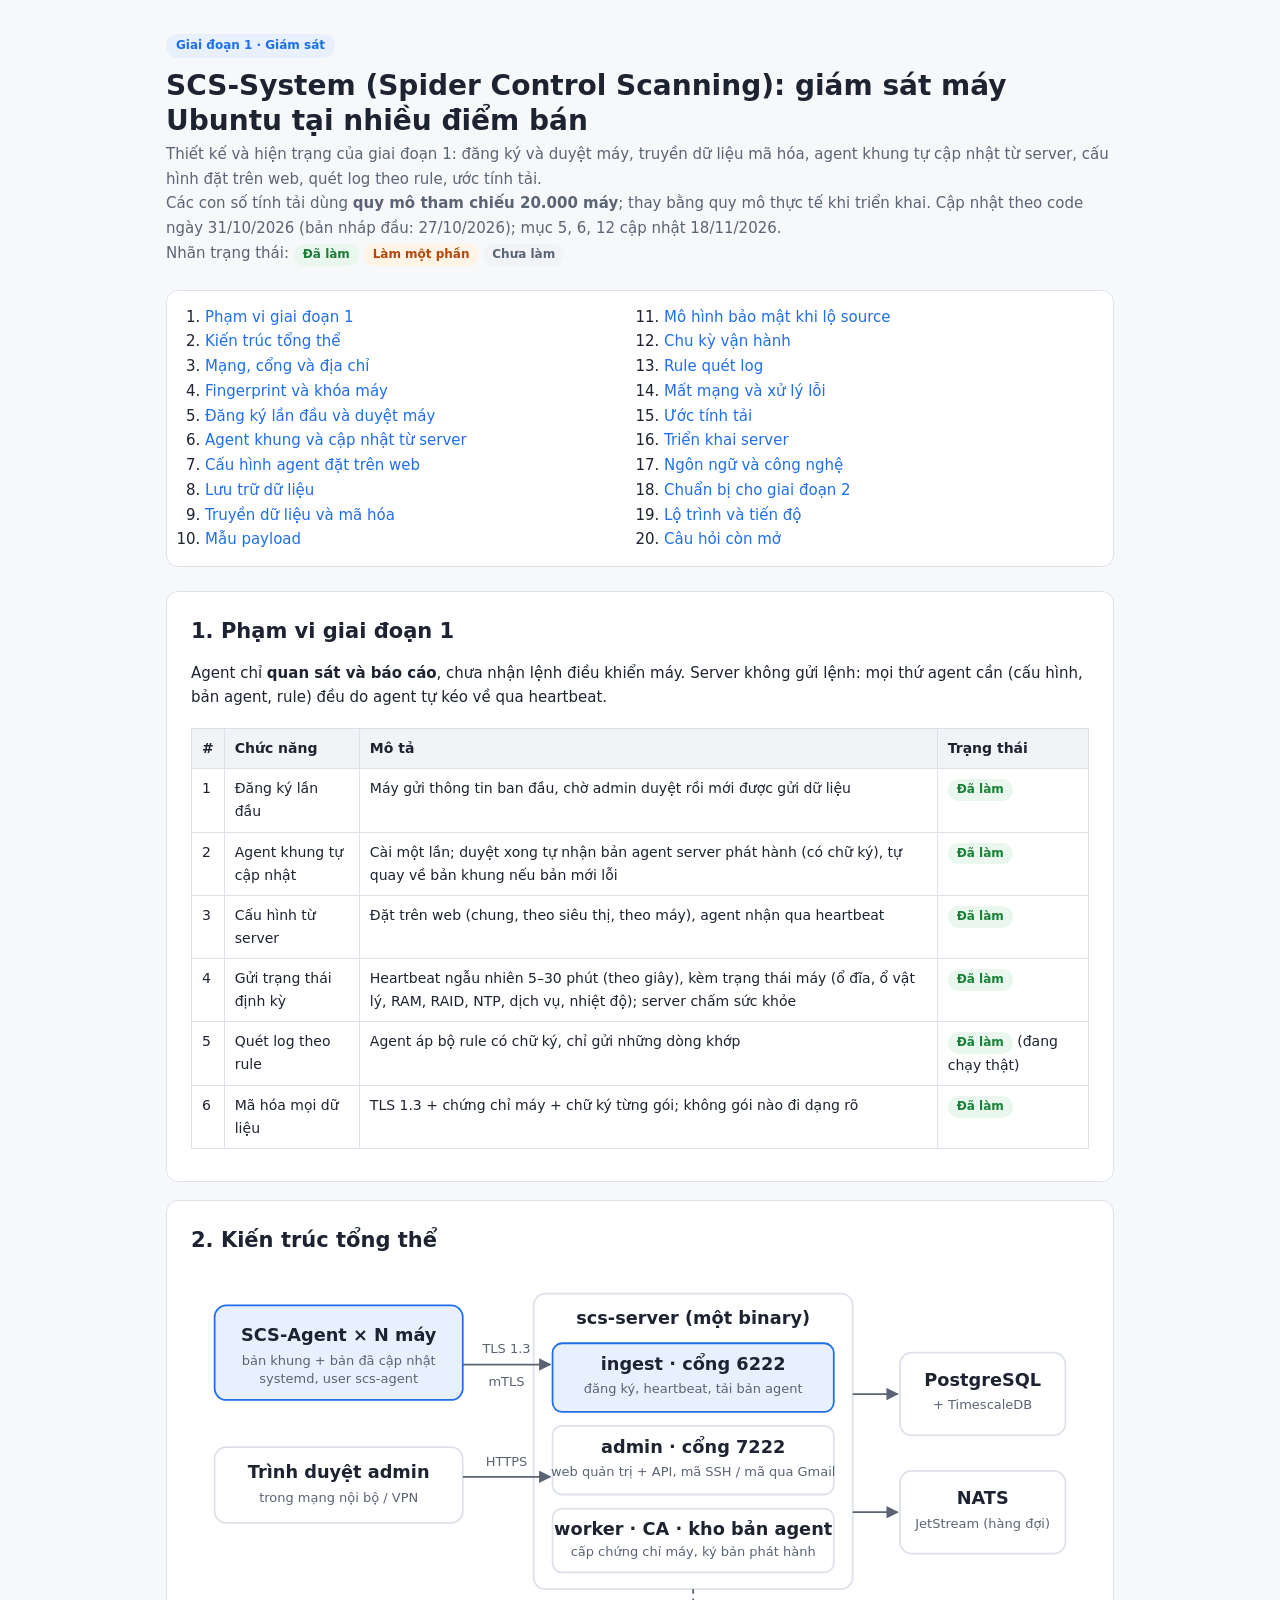
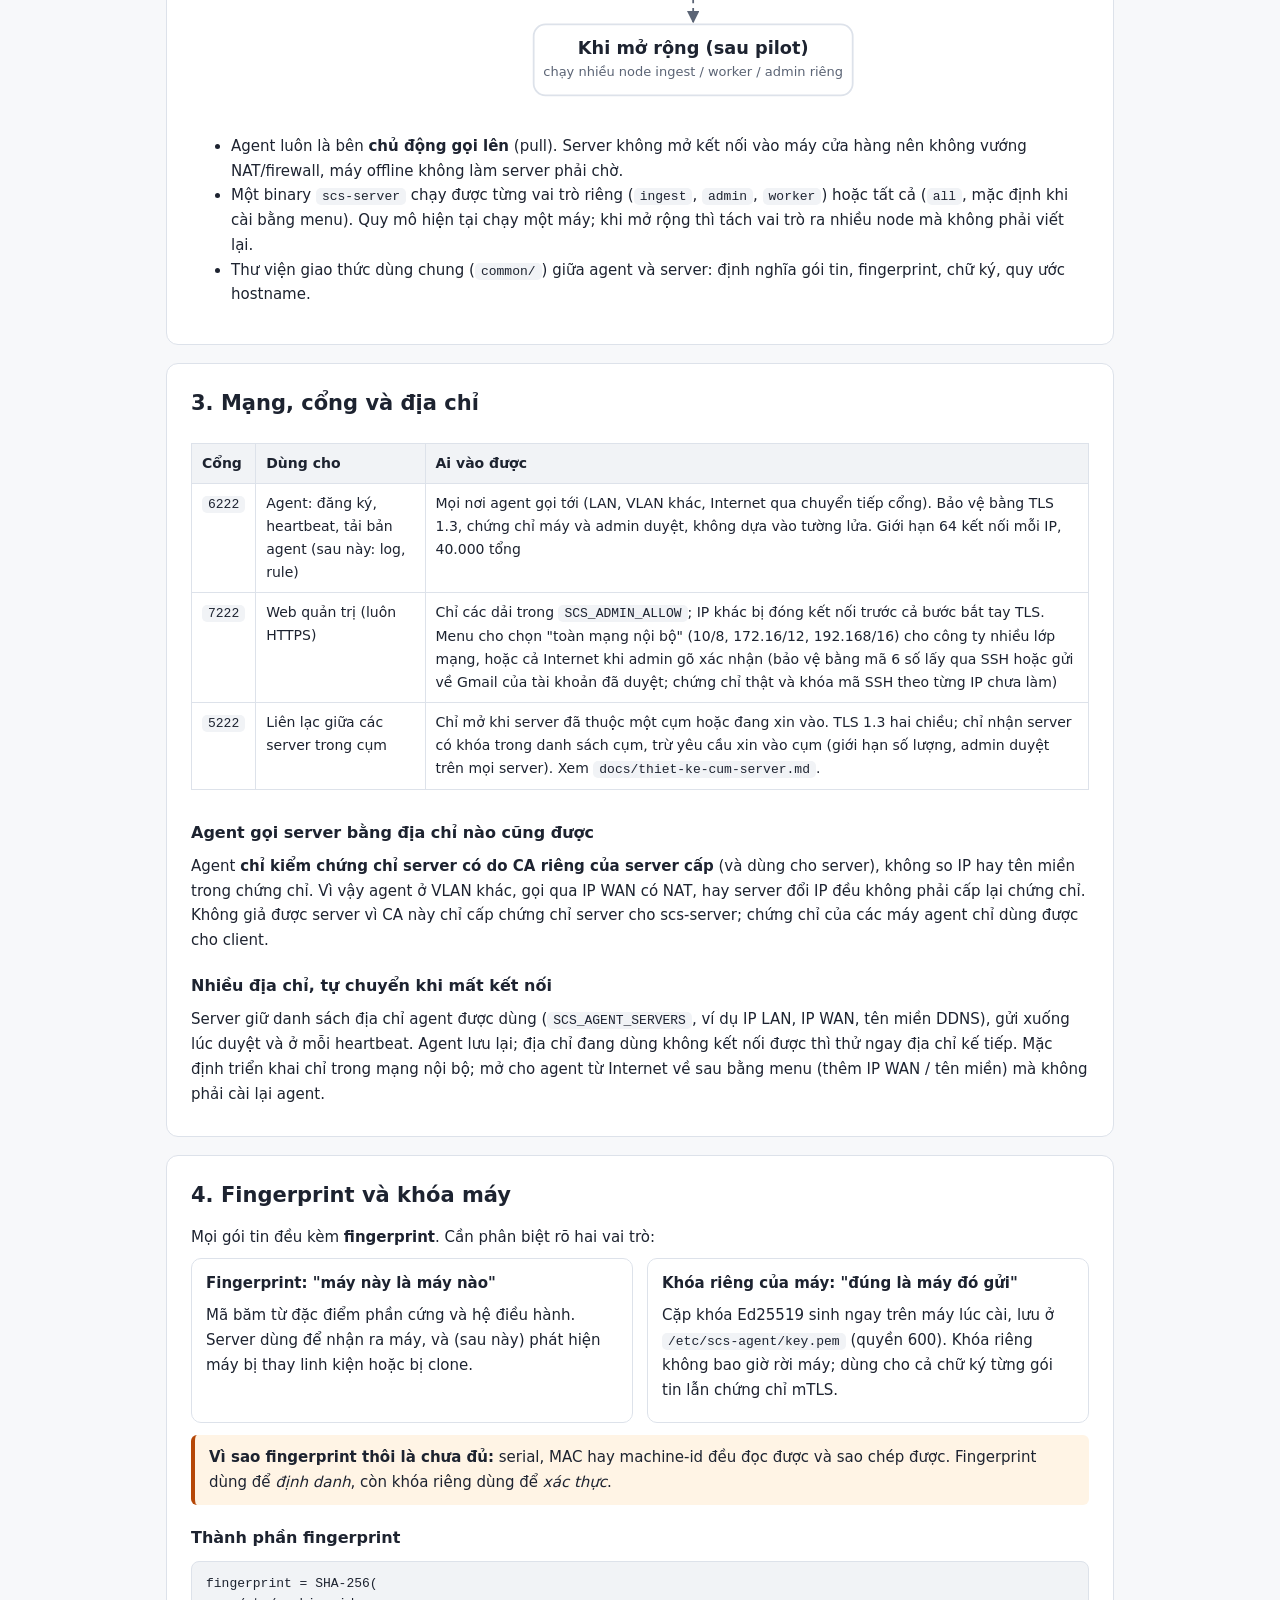
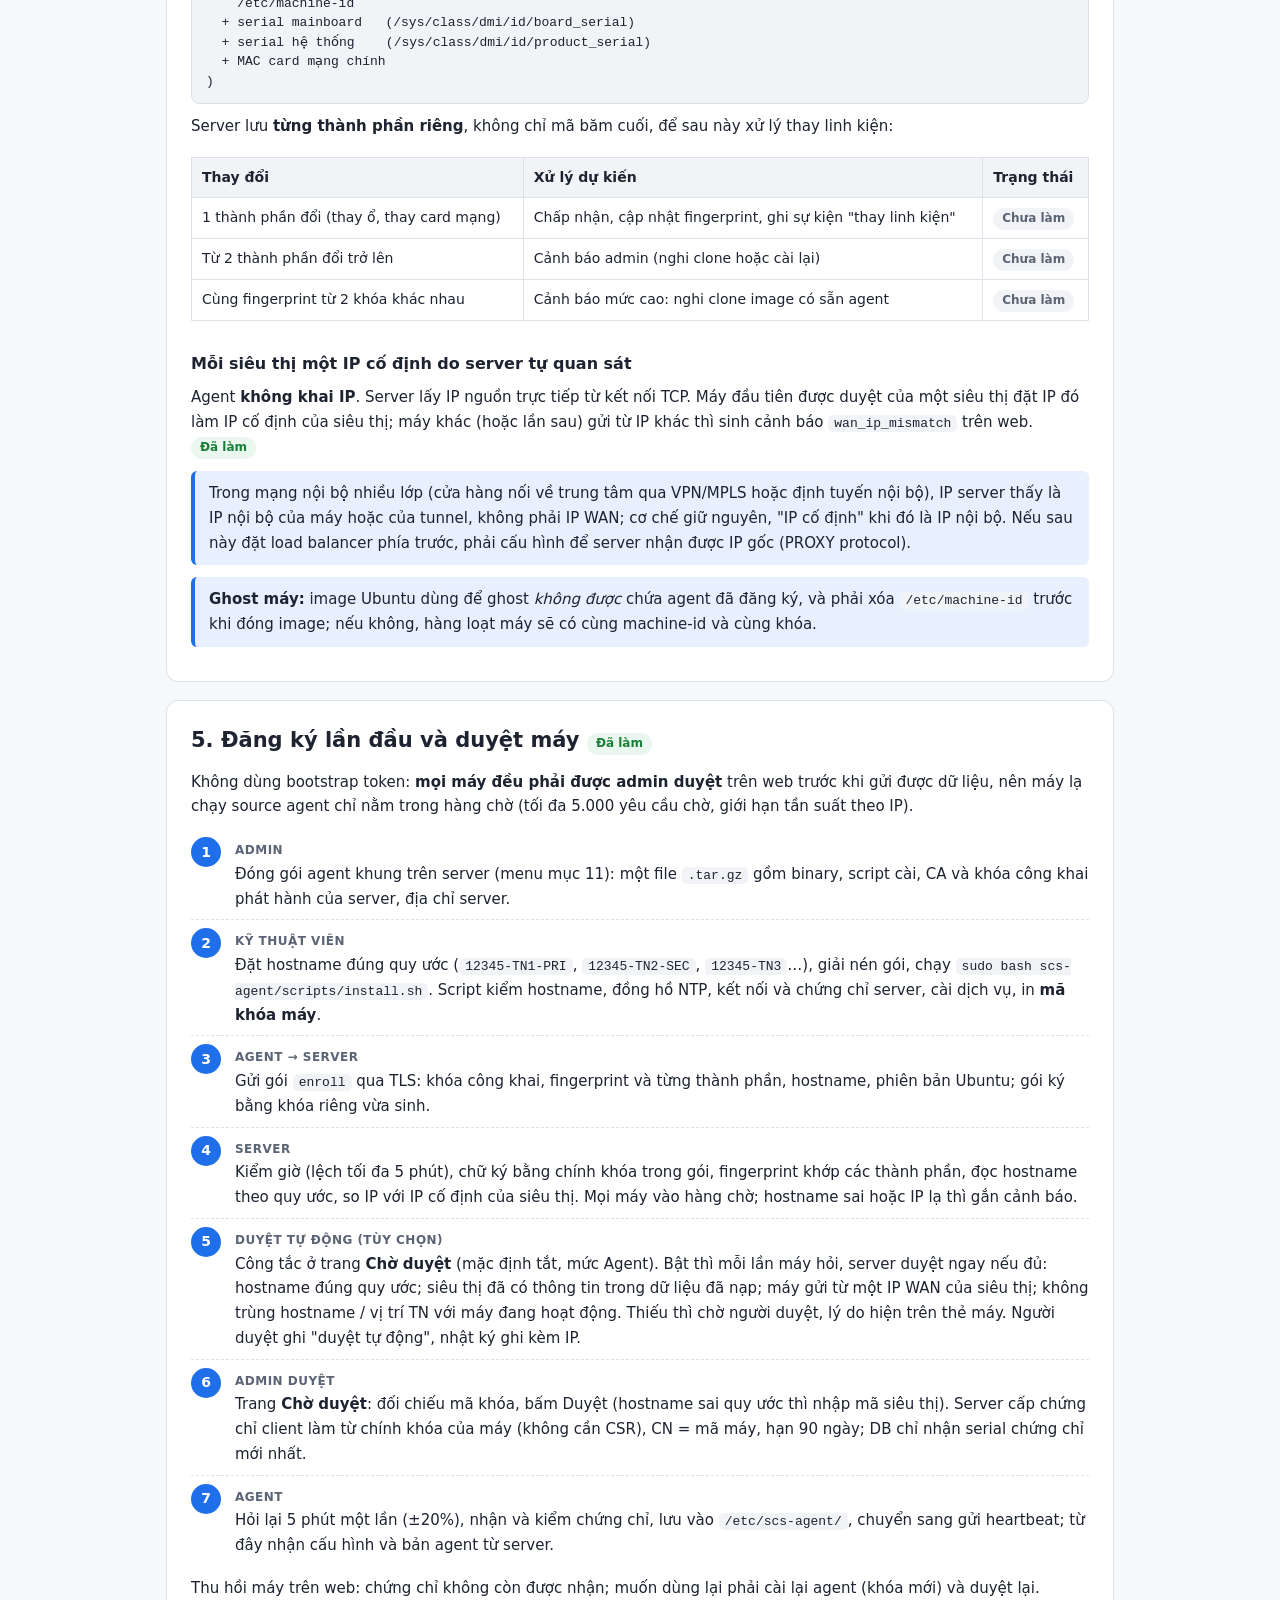
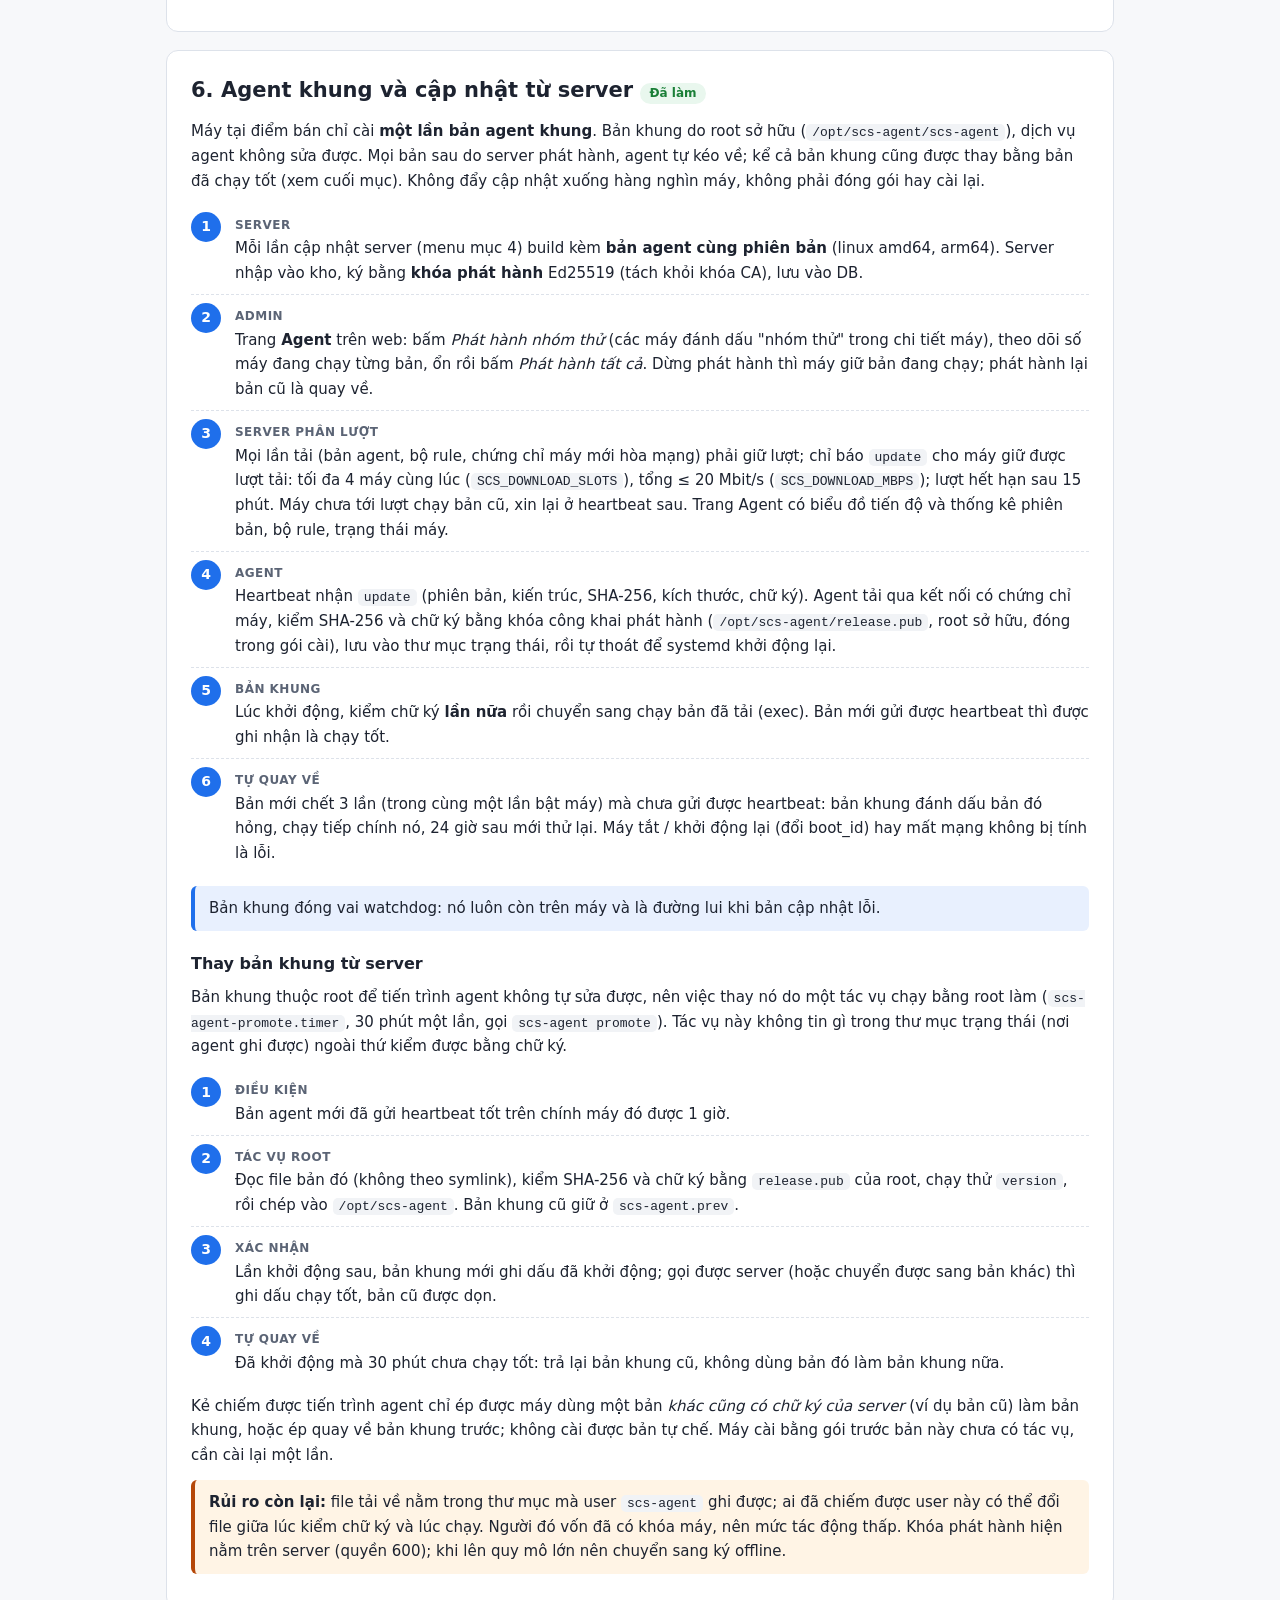
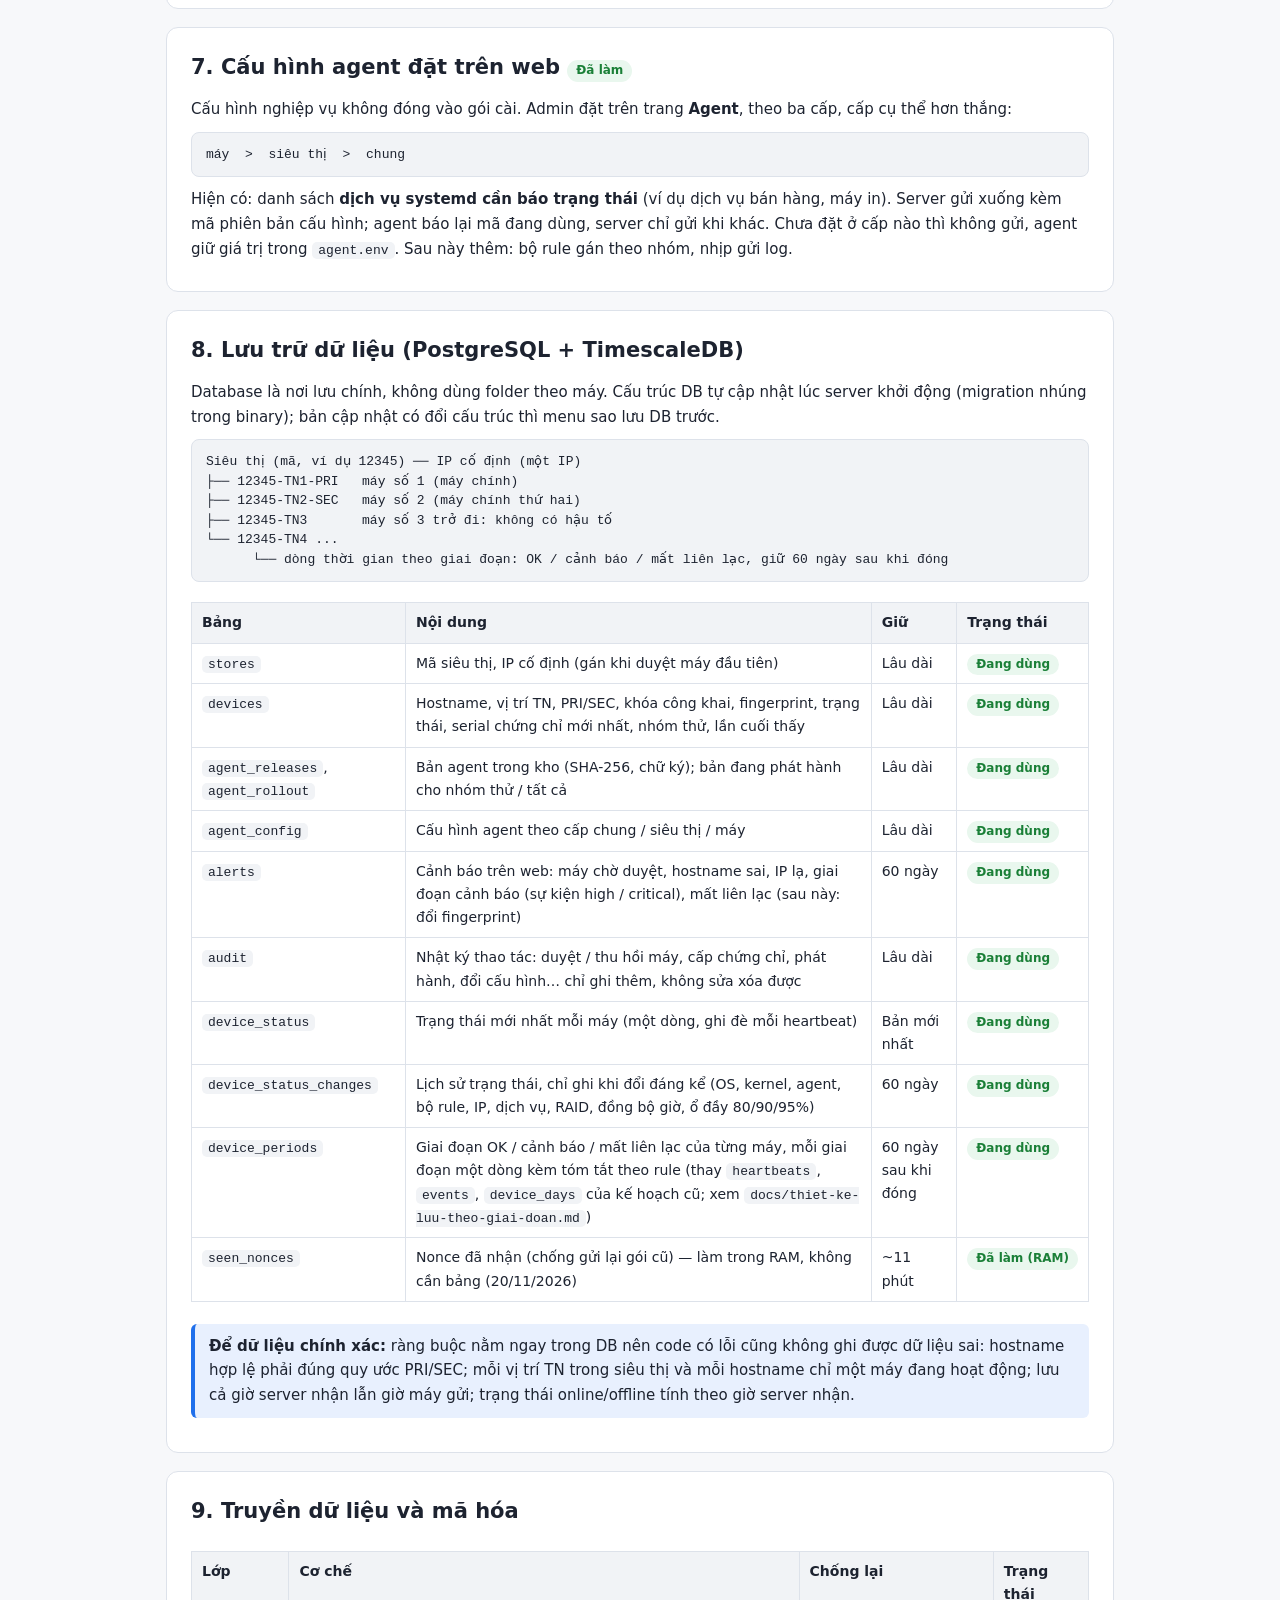
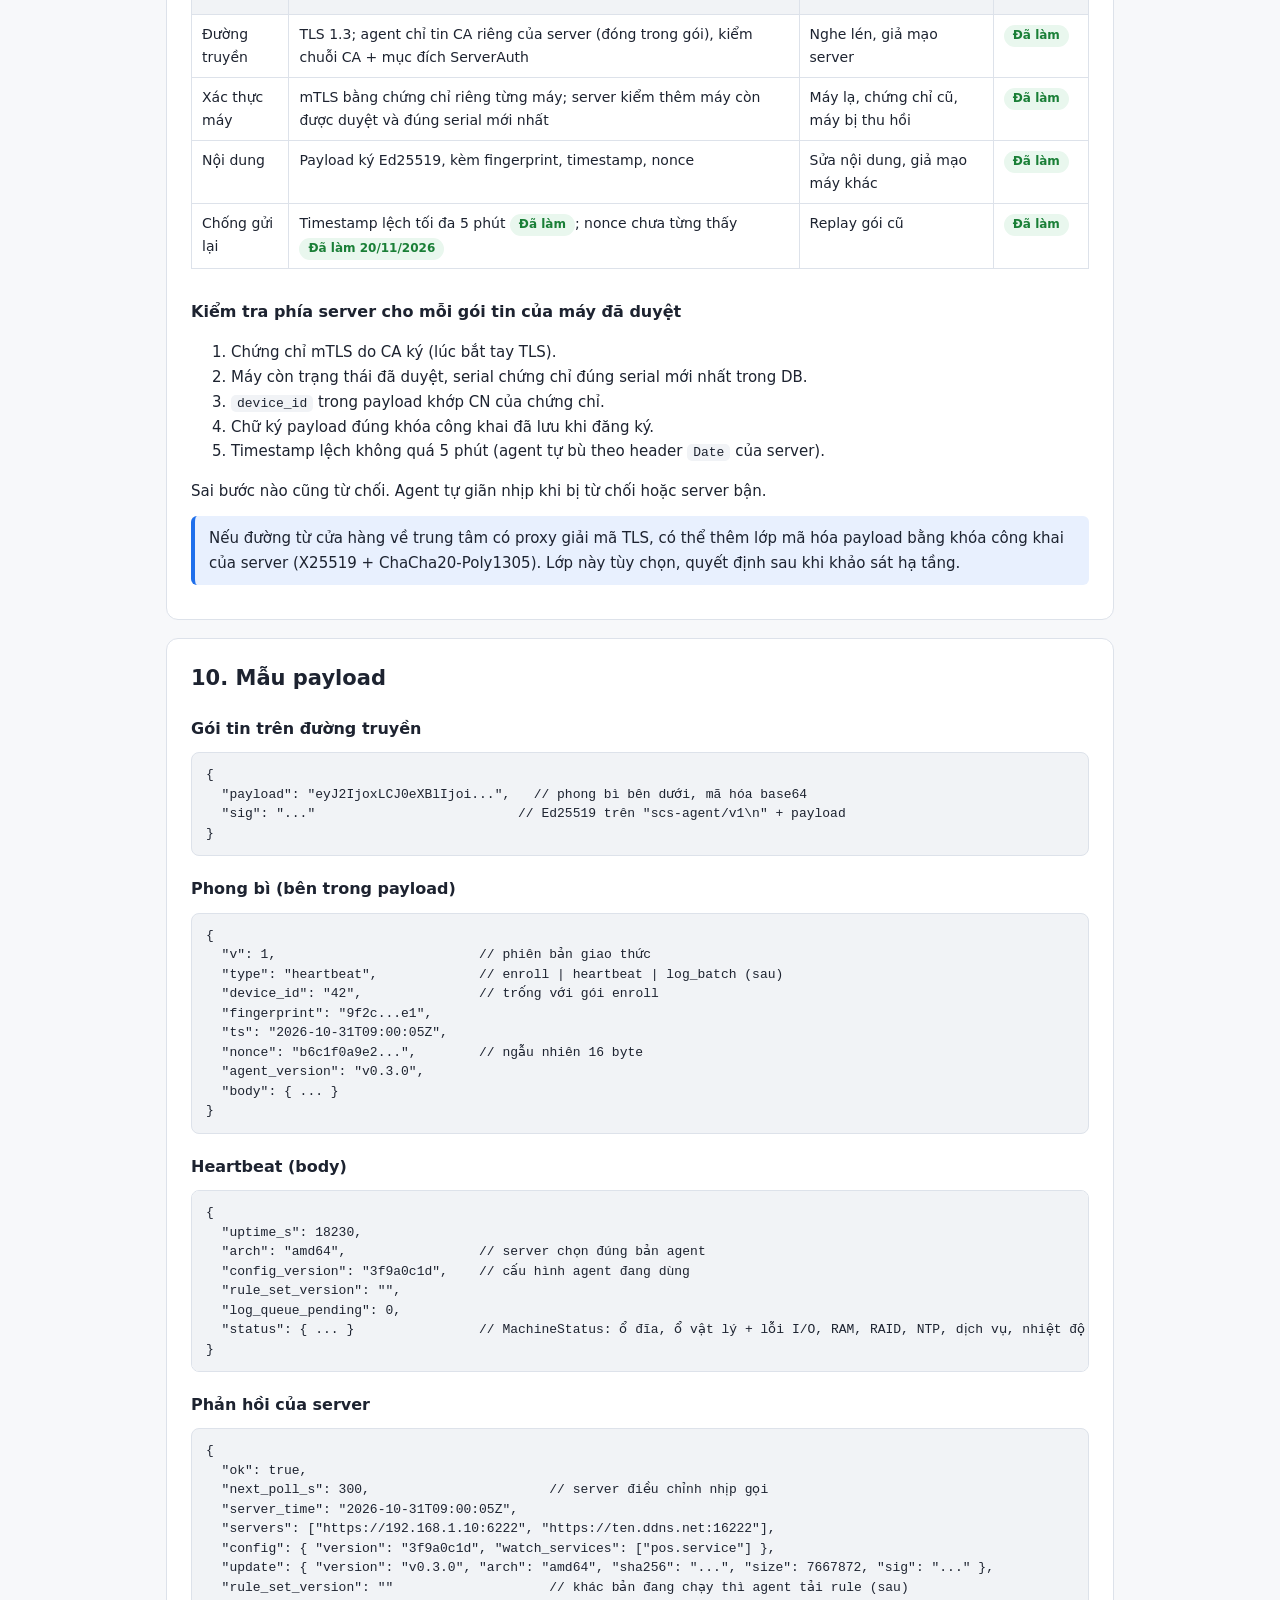
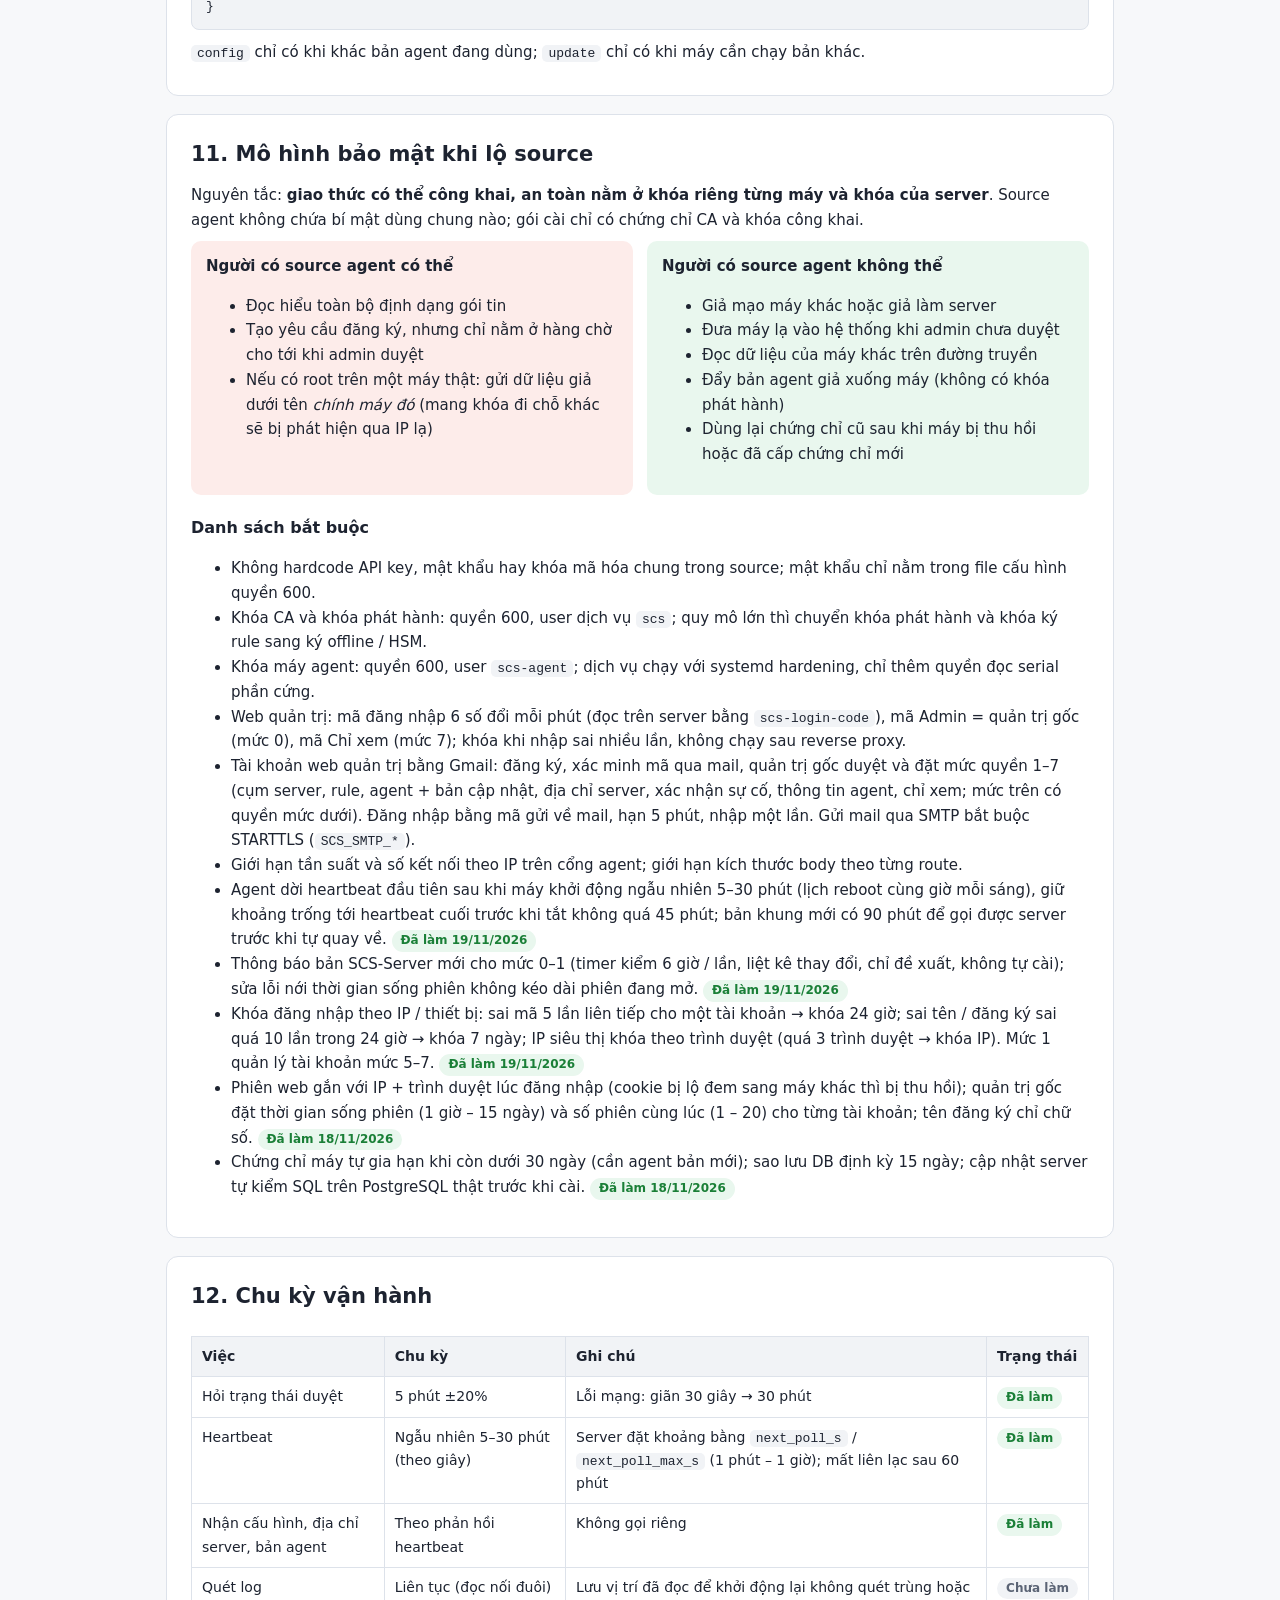
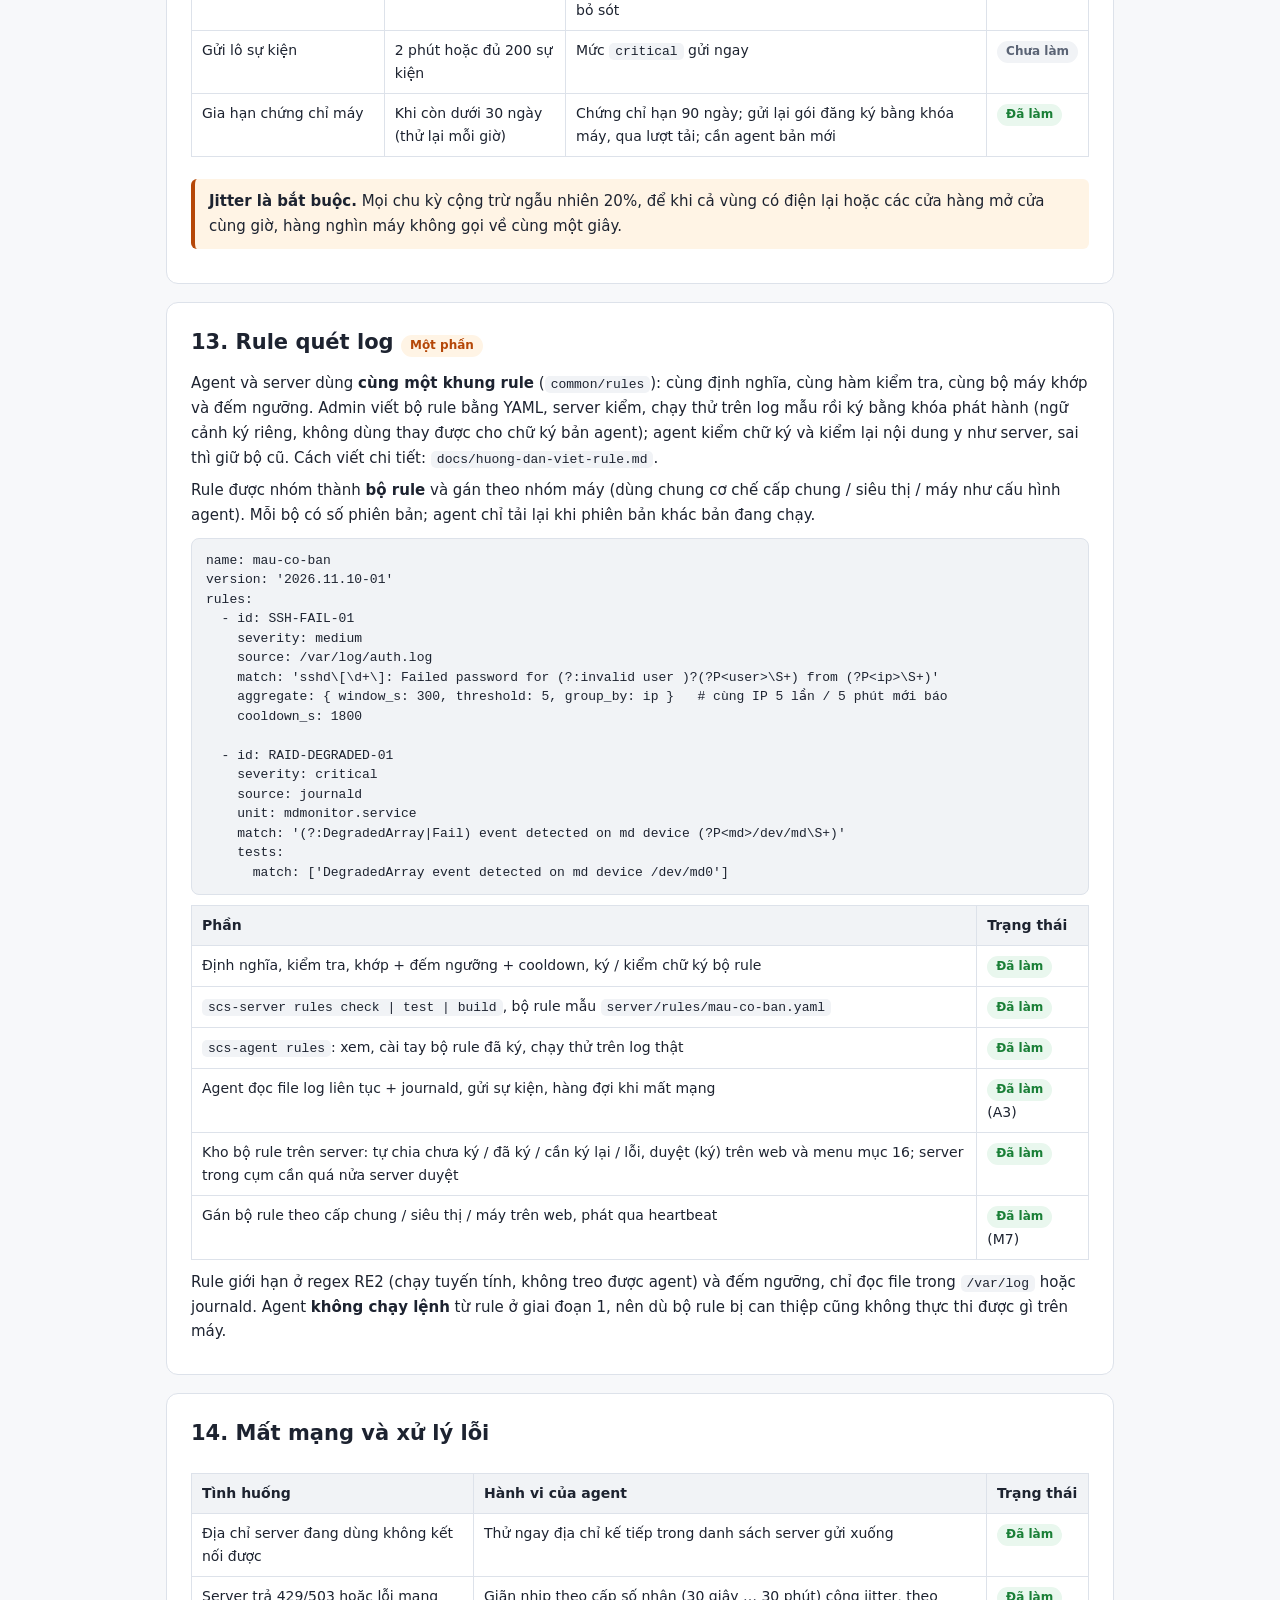
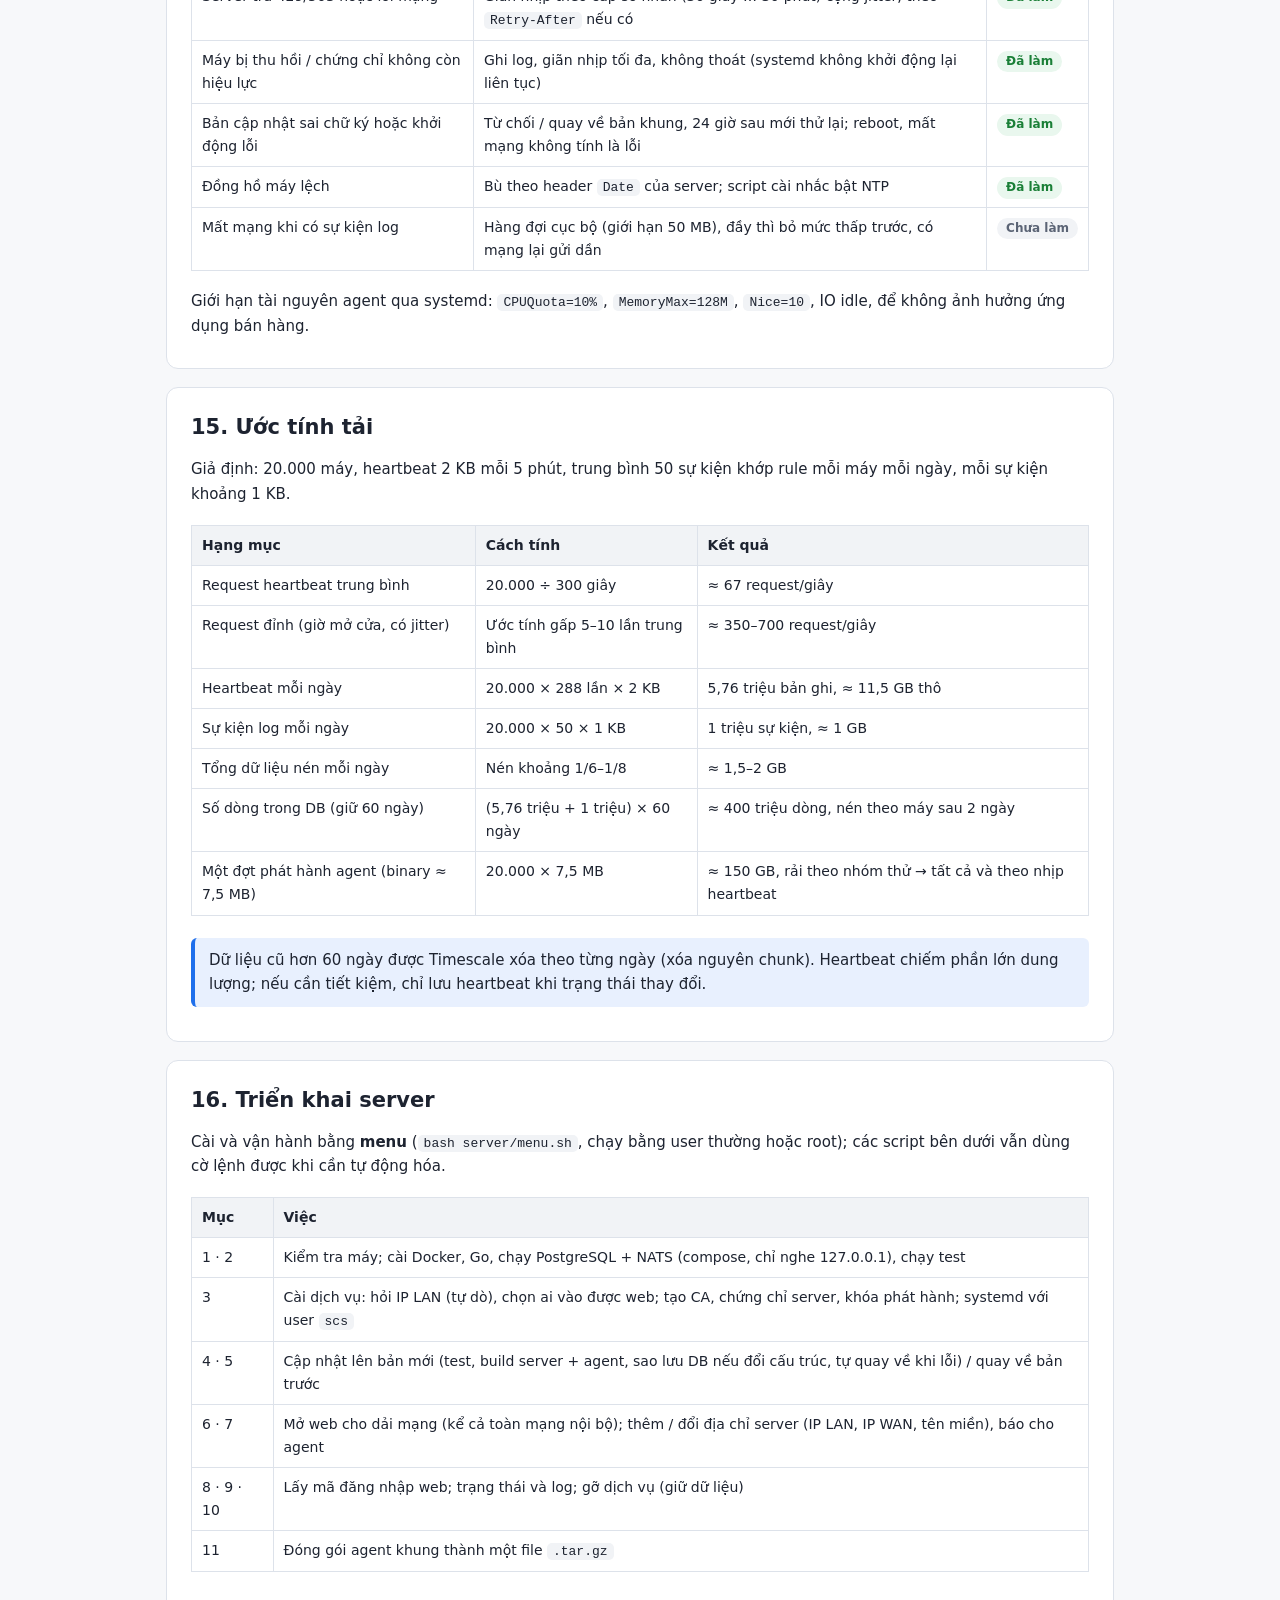
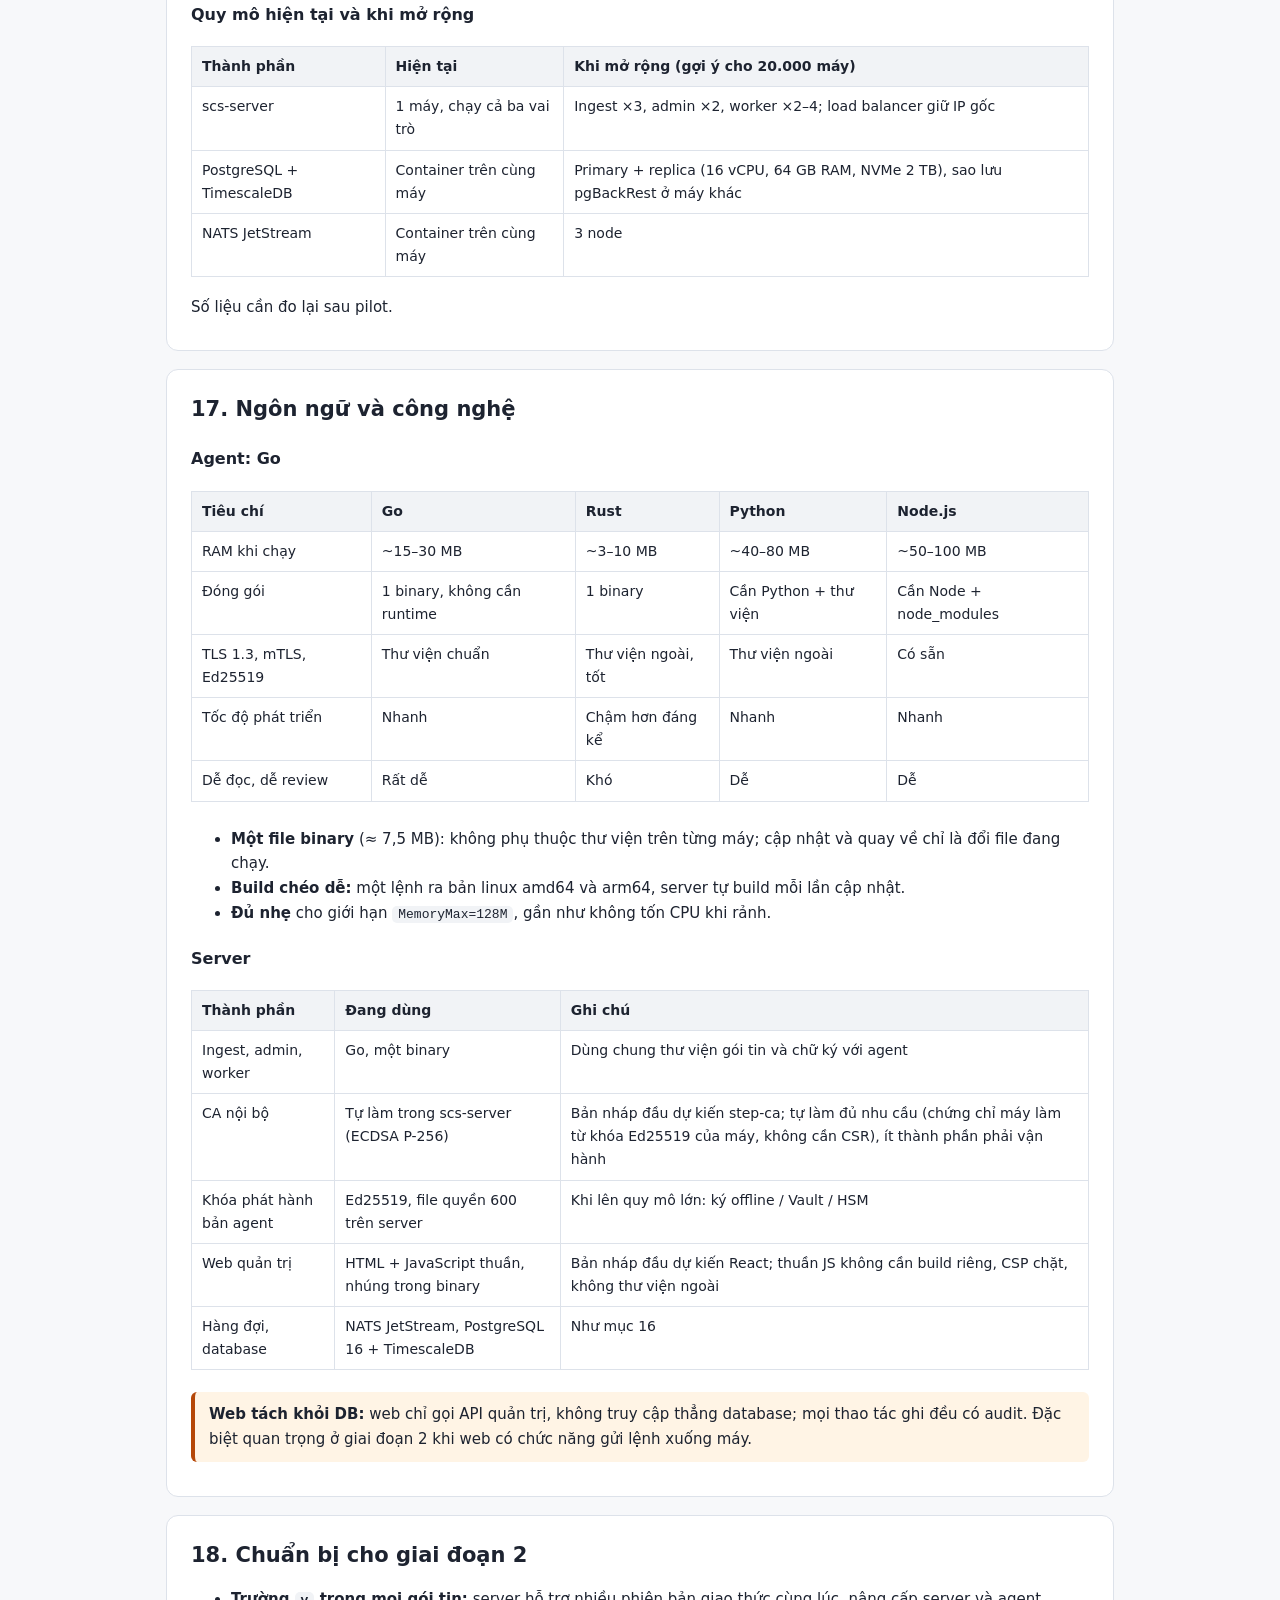
==== docs/ke-hoach-giai-doan-1.html @ 1807e673 "Bảo mật theo pentest web: chống gửi lại gói (R3), health không lộ phiên bản khi chưa đăng nhập, chặn" ====
<!doctype html>
<html lang="vi">
<head>
<meta charset="utf-8">
<meta name="viewport" content="width=device-width, initial-scale=1">
<title>SCS-System · Thiết kế giai đoạn 1</title>
<style>
:root{
  --bg:#f7f8fa; --panel:#ffffff; --text:#1d2330; --muted:#5b6475; --line:#dde2ea;
  --accent:#1f6feb; --accent-soft:#e8f0fe; --warn:#b54708; --warn-soft:#fff4e5;
  --ok:#1a7f37; --ok-soft:#e9f7ee; --bad:#b42318; --bad-soft:#fdecea; --code:#f1f3f6;
}
@media (prefers-color-scheme: dark){
  :root:not([data-theme="light"]){
    --bg:#0f1218; --panel:#171b23; --text:#e6e9ef; --muted:#9aa3b2; --line:#2a303c;
    --accent:#5b9dff; --accent-soft:#1a2740; --warn:#f0a35e; --warn-soft:#2e2216;
    --ok:#56d17a; --ok-soft:#14261a; --bad:#ff7b72; --bad-soft:#2d1615; --code:#1e232d;
  }
}
:root[data-theme="dark"]{
  --bg:#0f1218; --panel:#171b23; --text:#e6e9ef; --muted:#9aa3b2; --line:#2a303c;
  --accent:#5b9dff; --accent-soft:#1a2740; --warn:#f0a35e; --warn-soft:#2e2216;
  --ok:#56d17a; --ok-soft:#14261a; --bad:#ff7b72; --bad-soft:#2d1615; --code:#1e232d;
}
*{box-sizing:border-box}
body{margin:0;background:var(--bg);color:var(--text);font:15px/1.65 system-ui,-apple-system,"Segoe UI",Roboto,sans-serif}
.wrap{max-width:980px;margin:0 auto;padding:32px 16px 80px}
header h1{margin:0 0 4px;font-size:28px;line-height:1.25}
header p{margin:0;color:var(--muted)}
.badge{display:inline-block;font-size:12px;font-weight:600;padding:2px 10px;border-radius:99px;background:var(--accent-soft);color:var(--accent);margin-bottom:10px}
nav{background:var(--panel);border:1px solid var(--line);border-radius:12px;padding:14px 18px;margin:24px 0}
nav ol{margin:0;padding-left:20px;columns:2;column-gap:28px}
nav a{color:var(--accent);text-decoration:none}
nav a:hover{text-decoration:underline}
section{background:var(--panel);border:1px solid var(--line);border-radius:12px;padding:22px 24px;margin:18px 0}
h2{margin:0 0 12px;font-size:21px}
h3{margin:20px 0 8px;font-size:16px}
p{margin:8px 0}
table{width:100%;border-collapse:collapse;margin:10px 0;font-size:14px}
th,td{border:1px solid var(--line);padding:8px 10px;text-align:left;vertical-align:top}
th{background:var(--code)}
.tbl{overflow-x:auto}
code{background:var(--code);padding:1px 6px;border-radius:5px;font-size:13px}
pre{background:var(--code);border:1px solid var(--line);border-radius:8px;padding:12px 14px;overflow-x:auto;font-size:13px;line-height:1.5;margin:10px 0}
pre code{background:none;padding:0}
.note{border-left:4px solid var(--accent);background:var(--accent-soft);padding:10px 14px;border-radius:6px;margin:12px 0}
.warn{border-left:4px solid var(--warn);background:var(--warn-soft);padding:10px 14px;border-radius:6px;margin:12px 0}
.grid2{display:grid;grid-template-columns:1fr 1fr;gap:14px}
.card{border:1px solid var(--line);border-radius:10px;padding:12px 14px}
.card.ok{background:var(--ok-soft);border-color:transparent}
.card.bad{background:var(--bad-soft);border-color:transparent}
.card h4{margin:0 0 6px}
.steps{counter-reset:s;list-style:none;padding:0;margin:10px 0}
.steps li{counter-increment:s;position:relative;padding:8px 0 8px 44px;border-bottom:1px dashed var(--line)}
.steps li:last-child{border-bottom:0}
.steps li::before{content:counter(s);position:absolute;left:0;top:8px;width:30px;height:30px;border-radius:50%;background:var(--accent);color:#fff;font-weight:700;display:flex;align-items:center;justify-content:center;font-size:14px}
.who{font-size:12px;font-weight:700;color:var(--muted);text-transform:uppercase;letter-spacing:.04em}
.st{display:inline-block;font-size:12px;font-weight:600;padding:1px 9px;border-radius:99px;white-space:nowrap}
.st-done{background:var(--ok-soft);color:var(--ok)}
.st-part{background:var(--warn-soft);color:var(--warn)}
.st-todo{background:var(--code);color:var(--muted)}
svg{max-width:100%;height:auto;display:block;margin:10px auto}
svg text{fill:var(--text);font-family:inherit}
svg .box{fill:var(--panel);stroke:var(--line);stroke-width:1.5}
svg .boxA{fill:var(--accent-soft);stroke:var(--accent);stroke-width:1.5}
svg .ln{stroke:var(--muted);stroke-width:1.5;fill:none}
svg .sub{fill:var(--muted);font-size:11px}
footer{color:var(--muted);font-size:13px;text-align:center;margin-top:30px}
@media (max-width:700px){
  nav ol{columns:1}
  .grid2{grid-template-columns:1fr}
  section{padding:18px 16px}
  header h1{font-size:23px}
}
</style>
</head>
<body>
<div class="wrap">

<header>
  <span class="badge">Giai đoạn 1 · Giám sát</span>
  <h1>SCS-System (Spider Control Scanning): giám sát máy Ubuntu tại nhiều điểm bán</h1>
  <p>Thiết kế và hiện trạng của giai đoạn 1: đăng ký và duyệt máy, truyền dữ liệu mã hóa, agent khung tự cập nhật từ server, cấu hình đặt trên web, quét log theo rule, ước tính tải.</p>
  <p>Các con số tính tải dùng <strong>quy mô tham chiếu 20.000 máy</strong>; thay bằng quy mô thực tế khi triển khai. Cập nhật theo code ngày 31/10/2026 (bản nháp đầu: 27/10/2026); mục 5, 6, 12 cập nhật 18/11/2026.</p>
  <p>Nhãn trạng thái: <span class="st st-done">Đã làm</span> <span class="st st-part">Làm một phần</span> <span class="st st-todo">Chưa làm</span></p>
</header>

<nav>
  <ol>
    <li><a href="#pham-vi">Phạm vi giai đoạn 1</a></li>
    <li><a href="#kien-truc">Kiến trúc tổng thể</a></li>
    <li><a href="#mang">Mạng, cổng và địa chỉ</a></li>
    <li><a href="#dinh-danh">Fingerprint và khóa máy</a></li>
    <li><a href="#dang-ky">Đăng ký lần đầu và duyệt máy</a></li>
    <li><a href="#update">Agent khung và cập nhật từ server</a></li>
    <li><a href="#cau-hinh">Cấu hình agent đặt trên web</a></li>
    <li><a href="#luu-tru">Lưu trữ dữ liệu</a></li>
    <li><a href="#truyen">Truyền dữ liệu và mã hóa</a></li>
    <li><a href="#payload">Mẫu payload</a></li>
    <li><a href="#bao-mat">Mô hình bảo mật khi lộ source</a></li>
    <li><a href="#van-hanh">Chu kỳ vận hành</a></li>
    <li><a href="#rule">Rule quét log</a></li>
    <li><a href="#loi">Mất mạng và xử lý lỗi</a></li>
    <li><a href="#tai">Ước tính tải</a></li>
    <li><a href="#trien-khai">Triển khai server</a></li>
    <li><a href="#cong-nghe">Ngôn ngữ và công nghệ</a></li>
    <li><a href="#gd2">Chuẩn bị cho giai đoạn 2</a></li>
    <li><a href="#lo-trinh">Lộ trình và tiến độ</a></li>
    <li><a href="#cau-hoi">Câu hỏi còn mở</a></li>
  </ol>
</nav>

<section id="pham-vi">
  <h2>1. Phạm vi giai đoạn 1</h2>
  <p>Agent chỉ <strong>quan sát và báo cáo</strong>, chưa nhận lệnh điều khiển máy. Server không gửi lệnh: mọi thứ agent cần (cấu hình, bản agent, rule) đều do agent tự kéo về qua heartbeat.</p>
  <div class="tbl"><table>
    <tr><th>#</th><th>Chức năng</th><th>Mô tả</th><th>Trạng thái</th></tr>
    <tr><td>1</td><td>Đăng ký lần đầu</td><td>Máy gửi thông tin ban đầu, chờ admin duyệt rồi mới được gửi dữ liệu</td><td><span class="st st-done">Đã làm</span></td></tr>
    <tr><td>2</td><td>Agent khung tự cập nhật</td><td>Cài một lần; duyệt xong tự nhận bản agent server phát hành (có chữ ký), tự quay về bản khung nếu bản mới lỗi</td><td><span class="st st-done">Đã làm</span></td></tr>
    <tr><td>3</td><td>Cấu hình từ server</td><td>Đặt trên web (chung, theo siêu thị, theo máy), agent nhận qua heartbeat</td><td><span class="st st-done">Đã làm</span></td></tr>
    <tr><td>4</td><td>Gửi trạng thái định kỳ</td><td>Heartbeat ngẫu nhiên 5–30 phút (theo giây), kèm trạng thái máy (ổ đĩa, ổ vật lý, RAM, RAID, NTP, dịch vụ, nhiệt độ); server chấm sức khỏe</td><td><span class="st st-done">Đã làm</span></td></tr>
    <tr><td>5</td><td>Quét log theo rule</td><td>Agent áp bộ rule có chữ ký, chỉ gửi những dòng khớp</td><td><span class="st st-done">Đã làm</span> (đang chạy thật)</td></tr>
    <tr><td>6</td><td>Mã hóa mọi dữ liệu</td><td>TLS 1.3 + chứng chỉ máy + chữ ký từng gói; không gói nào đi dạng rõ</td><td><span class="st st-done">Đã làm</span></td></tr>
  </table></div>
</section>

<section id="kien-truc">
  <h2>2. Kiến trúc tổng thể</h2>
  <svg viewBox="0 0 760 380" role="img" aria-label="Sơ đồ kiến trúc: agent gọi cổng 6222 của scs-server; admin vào web 7222; server ghi PostgreSQL">
    <defs><marker id="ar" viewBox="0 0 10 10" refX="9" refY="5" markerWidth="7" markerHeight="7" orient="auto"><path d="M0,0 L10,5 L0,10 z" style="fill:var(--muted)"/></marker></defs>
    <rect class="boxA" x="20" y="30" width="210" height="80" rx="10"/>
    <text x="125" y="60" text-anchor="middle" font-weight="700">SCS-Agent × N máy</text>
    <text x="125" y="80" text-anchor="middle" class="sub">bản khung + bản đã cập nhật</text>
    <text x="125" y="96" text-anchor="middle" class="sub">systemd, user scs-agent</text>

    <rect class="box" x="290" y="20" width="270" height="250" rx="10"/>
    <text x="425" y="46" text-anchor="middle" font-weight="700">scs-server (một binary)</text>
    <rect class="boxA" x="306" y="62" width="238" height="58" rx="8"/>
    <text x="425" y="85" text-anchor="middle" font-weight="600">ingest · cổng 6222</text>
    <text x="425" y="104" text-anchor="middle" class="sub">đăng ký, heartbeat, tải bản agent</text>
    <rect class="box" x="306" y="132" width="238" height="58" rx="8"/>
    <text x="425" y="155" text-anchor="middle" font-weight="600">admin · cổng 7222</text>
    <text x="425" y="174" text-anchor="middle" class="sub">web quản trị + API, mã SSH / mã qua Gmail</text>
    <rect class="box" x="306" y="202" width="238" height="54" rx="8"/>
    <text x="425" y="224" text-anchor="middle" font-weight="600">worker · CA · kho bản agent</text>
    <text x="425" y="242" text-anchor="middle" class="sub">cấp chứng chỉ máy, ký bản phát hành</text>

    <path class="ln" d="M230 80 H304" marker-end="url(#ar)"/>
    <text x="267" y="70" text-anchor="middle" class="sub">TLS 1.3</text>
    <text x="267" y="98" text-anchor="middle" class="sub">mTLS</text>

    <rect class="box" x="20" y="150" width="210" height="64" rx="10"/>
    <text x="125" y="176" text-anchor="middle" font-weight="700">Trình duyệt admin</text>
    <text x="125" y="196" text-anchor="middle" class="sub">trong mạng nội bộ / VPN</text>
    <path class="ln" d="M230 175 H304" marker-end="url(#ar)"/>
    <text x="267" y="166" text-anchor="middle" class="sub">HTTPS</text>

    <rect class="box" x="600" y="70" width="140" height="70" rx="10"/>
    <text x="670" y="98" text-anchor="middle" font-weight="700">PostgreSQL</text>
    <text x="670" y="118" text-anchor="middle" class="sub">+ TimescaleDB</text>
    <path class="ln" d="M560 105 H598" marker-end="url(#ar)"/>

    <rect class="box" x="600" y="170" width="140" height="70" rx="10"/>
    <text x="670" y="198" text-anchor="middle" font-weight="700">NATS</text>
    <text x="670" y="218" text-anchor="middle" class="sub">JetStream (hàng đợi)</text>
    <path class="ln" d="M560 205 H598" marker-end="url(#ar)"/>

    <rect class="box" x="290" y="300" width="270" height="60" rx="10"/>
    <text x="425" y="325" text-anchor="middle" font-weight="700">Khi mở rộng (sau pilot)</text>
    <text x="425" y="344" text-anchor="middle" class="sub">chạy nhiều node ingest / worker / admin riêng</text>
    <path class="ln" d="M425 270 V298" marker-end="url(#ar)" stroke-dasharray="4 4"/>
  </svg>
  <ul>
    <li>Agent luôn là bên <strong>chủ động gọi lên</strong> (pull). Server không mở kết nối vào máy cửa hàng nên không vướng NAT/firewall, máy offline không làm server phải chờ.</li>
    <li>Một binary <code>scs-server</code> chạy được từng vai trò riêng (<code>ingest</code>, <code>admin</code>, <code>worker</code>) hoặc tất cả (<code>all</code>, mặc định khi cài bằng menu). Quy mô hiện tại chạy một máy; khi mở rộng thì tách vai trò ra nhiều node mà không phải viết lại.</li>
    <li>Thư viện giao thức dùng chung (<code>common/</code>) giữa agent và server: định nghĩa gói tin, fingerprint, chữ ký, quy ước hostname.</li>
  </ul>
</section>

<section id="mang">
  <h2>3. Mạng, cổng và địa chỉ</h2>
  <div class="tbl"><table>
    <tr><th>Cổng</th><th>Dùng cho</th><th>Ai vào được</th></tr>
    <tr><td><code>6222</code></td><td>Agent: đăng ký, heartbeat, tải bản agent (sau này: log, rule)</td><td>Mọi nơi agent gọi tới (LAN, VLAN khác, Internet qua chuyển tiếp cổng). Bảo vệ bằng TLS 1.3, chứng chỉ máy và admin duyệt, không dựa vào tường lửa. Giới hạn 64 kết nối mỗi IP, 40.000 tổng</td></tr>
    <tr><td><code>7222</code></td><td>Web quản trị (luôn HTTPS)</td><td>Chỉ các dải trong <code>SCS_ADMIN_ALLOW</code>; IP khác bị đóng kết nối trước cả bước bắt tay TLS. Menu cho chọn "toàn mạng nội bộ" (10/8, 172.16/12, 192.168/16) cho công ty nhiều lớp mạng, hoặc cả Internet khi admin gõ xác nhận (bảo vệ bằng mã 6 số lấy qua SSH hoặc gửi về Gmail của tài khoản đã duyệt; chứng chỉ thật và khóa mã SSH theo từng IP chưa làm)</td></tr>
    <tr><td><code>5222</code></td><td>Liên lạc giữa các server trong cụm</td><td>Chỉ mở khi server đã thuộc một cụm hoặc đang xin vào. TLS 1.3 hai chiều; chỉ nhận server có khóa trong danh sách cụm, trừ yêu cầu xin vào cụm (giới hạn số lượng, admin duyệt trên mọi server). Xem <code>docs/thiet-ke-cum-server.md</code>.</td></tr>
  </table></div>
  <h3>Agent gọi server bằng địa chỉ nào cũng được</h3>
  <p>Agent <strong>chỉ kiểm chứng chỉ server có do CA riêng của server cấp</strong> (và dùng cho server), không so IP hay tên miền trong chứng chỉ. Vì vậy agent ở VLAN khác, gọi qua IP WAN có NAT, hay server đổi IP đều không phải cấp lại chứng chỉ. Không giả được server vì CA này chỉ cấp chứng chỉ server cho scs-server; chứng chỉ của các máy agent chỉ dùng được cho client.</p>
  <h3>Nhiều địa chỉ, tự chuyển khi mất kết nối</h3>
  <p>Server giữ danh sách địa chỉ agent được dùng (<code>SCS_AGENT_SERVERS</code>, ví dụ IP LAN, IP WAN, tên miền DDNS), gửi xuống lúc duyệt và ở mỗi heartbeat. Agent lưu lại; địa chỉ đang dùng không kết nối được thì thử ngay địa chỉ kế tiếp. Mặc định triển khai chỉ trong mạng nội bộ; mở cho agent từ Internet về sau bằng menu (thêm IP WAN / tên miền) mà không phải cài lại agent.</p>
</section>

<section id="dinh-danh">
  <h2>4. Fingerprint và khóa máy</h2>
  <p>Mọi gói tin đều kèm <strong>fingerprint</strong>. Cần phân biệt rõ hai vai trò:</p>
  <div class="grid2">
    <div class="card">
      <h4>Fingerprint: "máy này là máy nào"</h4>
      <p>Mã băm từ đặc điểm phần cứng và hệ điều hành. Server dùng để nhận ra máy, và (sau này) phát hiện máy bị thay linh kiện hoặc bị clone.</p>
    </div>
    <div class="card">
      <h4>Khóa riêng của máy: "đúng là máy đó gửi"</h4>
      <p>Cặp khóa Ed25519 sinh ngay trên máy lúc cài, lưu ở <code>/etc/scs-agent/key.pem</code> (quyền 600). Khóa riêng không bao giờ rời máy; dùng cho cả chữ ký từng gói tin lẫn chứng chỉ mTLS.</p>
    </div>
  </div>
  <div class="warn"><strong>Vì sao fingerprint thôi là chưa đủ:</strong> serial, MAC hay machine-id đều đọc được và sao chép được. Fingerprint dùng để <em>định danh</em>, còn khóa riêng dùng để <em>xác thực</em>.</div>

  <h3>Thành phần fingerprint</h3>
  <pre><code>fingerprint = SHA-256(
    /etc/machine-id
  + serial mainboard   (/sys/class/dmi/id/board_serial)
  + serial hệ thống    (/sys/class/dmi/id/product_serial)
  + MAC card mạng chính
)</code></pre>
  <p>Server lưu <strong>từng thành phần riêng</strong>, không chỉ mã băm cuối, để sau này xử lý thay linh kiện:</p>
  <div class="tbl"><table>
    <tr><th>Thay đổi</th><th>Xử lý dự kiến</th><th>Trạng thái</th></tr>
    <tr><td>1 thành phần đổi (thay ổ, thay card mạng)</td><td>Chấp nhận, cập nhật fingerprint, ghi sự kiện "thay linh kiện"</td><td><span class="st st-todo">Chưa làm</span></td></tr>
    <tr><td>Từ 2 thành phần đổi trở lên</td><td>Cảnh báo admin (nghi clone hoặc cài lại)</td><td><span class="st st-todo">Chưa làm</span></td></tr>
    <tr><td>Cùng fingerprint từ 2 khóa khác nhau</td><td>Cảnh báo mức cao: nghi clone image có sẵn agent</td><td><span class="st st-todo">Chưa làm</span></td></tr>
  </table></div>

  <h3>Mỗi siêu thị một IP cố định do server tự quan sát</h3>
  <p>Agent <strong>không khai IP</strong>. Server lấy IP nguồn trực tiếp từ kết nối TCP. Máy đầu tiên được duyệt của một siêu thị đặt IP đó làm IP cố định của siêu thị; máy khác (hoặc lần sau) gửi từ IP khác thì sinh cảnh báo <code>wan_ip_mismatch</code> trên web. <span class="st st-done">Đã làm</span></p>
  <div class="note">Trong mạng nội bộ nhiều lớp (cửa hàng nối về trung tâm qua VPN/MPLS hoặc định tuyến nội bộ), IP server thấy là IP nội bộ của máy hoặc của tunnel, không phải IP WAN; cơ chế giữ nguyên, "IP cố định" khi đó là IP nội bộ. Nếu sau này đặt load balancer phía trước, phải cấu hình để server nhận được IP gốc (PROXY protocol).</div>
  <div class="note"><strong>Ghost máy:</strong> image Ubuntu dùng để ghost <em>không được</em> chứa agent đã đăng ký, và phải xóa <code>/etc/machine-id</code> trước khi đóng image; nếu không, hàng loạt máy sẽ có cùng machine-id và cùng khóa.</div>
</section>

<section id="dang-ky">
  <h2>5. Đăng ký lần đầu và duyệt máy <span class="st st-done">Đã làm</span></h2>
  <p>Không dùng bootstrap token: <strong>mọi máy đều phải được admin duyệt</strong> trên web trước khi gửi được dữ liệu, nên máy lạ chạy source agent chỉ nằm trong hàng chờ (tối đa 5.000 yêu cầu chờ, giới hạn tần suất theo IP).</p>
  <ol class="steps">
    <li><span class="who">Admin</span><br>Đóng gói agent khung trên server (menu mục 11): một file <code>.tar.gz</code> gồm binary, script cài, CA và khóa công khai phát hành của server, địa chỉ server.</li>
    <li><span class="who">Kỹ thuật viên</span><br>Đặt hostname đúng quy ước (<code>12345-TN1-PRI</code>, <code>12345-TN2-SEC</code>, <code>12345-TN3</code>…), giải nén gói, chạy <code>sudo bash scs-agent/scripts/install.sh</code>. Script kiểm hostname, đồng hồ NTP, kết nối và chứng chỉ server, cài dịch vụ, in <strong>mã khóa máy</strong>.</li>
    <li><span class="who">Agent → Server</span><br>Gửi gói <code>enroll</code> qua TLS: khóa công khai, fingerprint và từng thành phần, hostname, phiên bản Ubuntu; gói ký bằng khóa riêng vừa sinh.</li>
    <li><span class="who">Server</span><br>Kiểm giờ (lệch tối đa 5 phút), chữ ký bằng chính khóa trong gói, fingerprint khớp các thành phần, đọc hostname theo quy ước, so IP với IP cố định của siêu thị. Mọi máy vào hàng chờ; hostname sai hoặc IP lạ thì gắn cảnh báo.</li>
    <li><span class="who">Duyệt tự động (tùy chọn)</span><br>Công tắc ở trang <strong>Chờ duyệt</strong> (mặc định tắt, mức Agent). Bật thì mỗi lần máy hỏi, server duyệt ngay nếu đủ: hostname đúng quy ước; siêu thị đã có thông tin trong dữ liệu đã nạp; máy gửi từ một IP WAN của siêu thị; không trùng hostname / vị trí TN với máy đang hoạt động. Thiếu thì chờ người duyệt, lý do hiện trên thẻ máy. Người duyệt ghi "duyệt tự động", nhật ký ghi kèm IP.</li>
    <li><span class="who">Admin duyệt</span><br>Trang <strong>Chờ duyệt</strong>: đối chiếu mã khóa, bấm Duyệt (hostname sai quy ước thì nhập mã siêu thị). Server cấp chứng chỉ client làm từ chính khóa của máy (không cần CSR), CN = mã máy, hạn 90 ngày; DB chỉ nhận serial chứng chỉ mới nhất.</li>
    <li><span class="who">Agent</span><br>Hỏi lại 5 phút một lần (±20%), nhận và kiểm chứng chỉ, lưu vào <code>/etc/scs-agent/</code>, chuyển sang gửi heartbeat; từ đây nhận cấu hình và bản agent từ server.</li>
  </ol>
  <p>Thu hồi máy trên web: chứng chỉ không còn được nhận; muốn dùng lại phải cài lại agent (khóa mới) và duyệt lại.</p>
</section>

<section id="update">
  <h2>6. Agent khung và cập nhật từ server <span class="st st-done">Đã làm</span></h2>
  <p>Máy tại điểm bán chỉ cài <strong>một lần bản agent khung</strong>. Bản khung do root sở hữu (<code>/opt/scs-agent/scs-agent</code>), dịch vụ agent không sửa được. Mọi bản sau do server phát hành, agent tự kéo về; kể cả bản khung cũng được thay bằng bản đã chạy tốt (xem cuối mục). Không đẩy cập nhật xuống hàng nghìn máy, không phải đóng gói hay cài lại.</p>
  <ol class="steps">
    <li><span class="who">Server</span><br>Mỗi lần cập nhật server (menu mục 4) build kèm <strong>bản agent cùng phiên bản</strong> (linux amd64, arm64). Server nhập vào kho, ký bằng <strong>khóa phát hành</strong> Ed25519 (tách khỏi khóa CA), lưu vào DB.</li>
    <li><span class="who">Admin</span><br>Trang <strong>Agent</strong> trên web: bấm <em>Phát hành nhóm thử</em> (các máy đánh dấu "nhóm thử" trong chi tiết máy), theo dõi số máy đang chạy từng bản, ổn rồi bấm <em>Phát hành tất cả</em>. Dừng phát hành thì máy giữ bản đang chạy; phát hành lại bản cũ là quay về.</li>
    <li><span class="who">Server phân lượt</span><br>Mọi lần tải (bản agent, bộ rule, chứng chỉ máy mới hòa mạng) phải giữ lượt; chỉ báo <code>update</code> cho máy giữ được lượt tải: tối đa 4 máy cùng lúc (<code>SCS_DOWNLOAD_SLOTS</code>), tổng ≤ 20 Mbit/s (<code>SCS_DOWNLOAD_MBPS</code>); lượt hết hạn sau 15 phút. Máy chưa tới lượt chạy bản cũ, xin lại ở heartbeat sau. Trang Agent có biểu đồ tiến độ và thống kê phiên bản, bộ rule, trạng thái máy.</li>
    <li><span class="who">Agent</span><br>Heartbeat nhận <code>update</code> (phiên bản, kiến trúc, SHA-256, kích thước, chữ ký). Agent tải qua kết nối có chứng chỉ máy, kiểm SHA-256 và chữ ký bằng khóa công khai phát hành (<code>/opt/scs-agent/release.pub</code>, root sở hữu, đóng trong gói cài), lưu vào thư mục trạng thái, rồi tự thoát để systemd khởi động lại.</li>
    <li><span class="who">Bản khung</span><br>Lúc khởi động, kiểm chữ ký <strong>lần nữa</strong> rồi chuyển sang chạy bản đã tải (exec). Bản mới gửi được heartbeat thì được ghi nhận là chạy tốt.</li>
    <li><span class="who">Tự quay về</span><br>Bản mới chết 3 lần (trong cùng một lần bật máy) mà chưa gửi được heartbeat: bản khung đánh dấu bản đó hỏng, chạy tiếp chính nó, 24 giờ sau mới thử lại. Máy tắt / khởi động lại (đổi boot_id) hay mất mạng không bị tính là lỗi.</li>
  </ol>
  <div class="note">Bản khung đóng vai watchdog: nó luôn còn trên máy và là đường lui khi bản cập nhật lỗi.</div>
  <h3>Thay bản khung từ server</h3>
  <p>Bản khung thuộc root để tiến trình agent không tự sửa được, nên việc thay nó do một tác vụ chạy bằng root làm (<code>scs-agent-promote.timer</code>, 30 phút một lần, gọi <code>scs-agent promote</code>). Tác vụ này không tin gì trong thư mục trạng thái (nơi agent ghi được) ngoài thứ kiểm được bằng chữ ký.</p>
  <ol class="steps">
    <li><span class="who">Điều kiện</span><br>Bản agent mới đã gửi heartbeat tốt trên chính máy đó được 1 giờ.</li>
    <li><span class="who">Tác vụ root</span><br>Đọc file bản đó (không theo symlink), kiểm SHA-256 và chữ ký bằng <code>release.pub</code> của root, chạy thử <code>version</code>, rồi chép vào <code>/opt/scs-agent</code>. Bản khung cũ giữ ở <code>scs-agent.prev</code>.</li>
    <li><span class="who">Xác nhận</span><br>Lần khởi động sau, bản khung mới ghi dấu đã khởi động; gọi được server (hoặc chuyển được sang bản khác) thì ghi dấu chạy tốt, bản cũ được dọn.</li>
    <li><span class="who">Tự quay về</span><br>Đã khởi động mà 30 phút chưa chạy tốt: trả lại bản khung cũ, không dùng bản đó làm bản khung nữa.</li>
  </ol>
  <p>Kẻ chiếm được tiến trình agent chỉ ép được máy dùng một bản <em>khác cũng có chữ ký của server</em> (ví dụ bản cũ) làm bản khung, hoặc ép quay về bản khung trước; không cài được bản tự chế. Máy cài bằng gói trước bản này chưa có tác vụ, cần cài lại một lần.</p>
  <div class="warn"><strong>Rủi ro còn lại:</strong> file tải về nằm trong thư mục mà user <code>scs-agent</code> ghi được; ai đã chiếm được user này có thể đổi file giữa lúc kiểm chữ ký và lúc chạy. Người đó vốn đã có khóa máy, nên mức tác động thấp. Khóa phát hành hiện nằm trên server (quyền 600); khi lên quy mô lớn nên chuyển sang ký offline.</div>
</section>

<section id="cau-hinh">
  <h2>7. Cấu hình agent đặt trên web <span class="st st-done">Đã làm</span></h2>
  <p>Cấu hình nghiệp vụ không đóng vào gói cài. Admin đặt trên trang <strong>Agent</strong>, theo ba cấp, cấp cụ thể hơn thắng:</p>
  <pre><code>máy  &gt;  siêu thị  &gt;  chung</code></pre>
  <p>Hiện có: danh sách <strong>dịch vụ systemd cần báo trạng thái</strong> (ví dụ dịch vụ bán hàng, máy in). Server gửi xuống kèm mã phiên bản cấu hình; agent báo lại mã đang dùng, server chỉ gửi khi khác. Chưa đặt ở cấp nào thì không gửi, agent giữ giá trị trong <code>agent.env</code>. Sau này thêm: bộ rule gán theo nhóm, nhịp gửi log.</p>
</section>

<section id="luu-tru">
  <h2>8. Lưu trữ dữ liệu (PostgreSQL + TimescaleDB)</h2>
  <p>Database là nơi lưu chính, không dùng folder theo máy. Cấu trúc DB tự cập nhật lúc server khởi động (migration nhúng trong binary); bản cập nhật có đổi cấu trúc thì menu sao lưu DB trước.</p>
  <pre><code>Siêu thị (mã, ví dụ 12345) ── IP cố định (một IP)
├── 12345-TN1-PRI   máy số 1 (máy chính)
├── 12345-TN2-SEC   máy số 2 (máy chính thứ hai)
├── 12345-TN3       máy số 3 trở đi: không có hậu tố
└── 12345-TN4 ...
      └── dòng thời gian theo giai đoạn: OK / cảnh báo / mất liên lạc, giữ 60 ngày sau khi đóng</code></pre>
  <div class="tbl"><table>
    <tr><th>Bảng</th><th>Nội dung</th><th>Giữ</th><th>Trạng thái</th></tr>
    <tr><td><code>stores</code></td><td>Mã siêu thị, IP cố định (gán khi duyệt máy đầu tiên)</td><td>Lâu dài</td><td><span class="st st-done">Đang dùng</span></td></tr>
    <tr><td><code>devices</code></td><td>Hostname, vị trí TN, PRI/SEC, khóa công khai, fingerprint, trạng thái, serial chứng chỉ mới nhất, nhóm thử, lần cuối thấy</td><td>Lâu dài</td><td><span class="st st-done">Đang dùng</span></td></tr>
    <tr><td><code>agent_releases</code>, <code>agent_rollout</code></td><td>Bản agent trong kho (SHA-256, chữ ký); bản đang phát hành cho nhóm thử / tất cả</td><td>Lâu dài</td><td><span class="st st-done">Đang dùng</span></td></tr>
    <tr><td><code>agent_config</code></td><td>Cấu hình agent theo cấp chung / siêu thị / máy</td><td>Lâu dài</td><td><span class="st st-done">Đang dùng</span></td></tr>
    <tr><td><code>alerts</code></td><td>Cảnh báo trên web: máy chờ duyệt, hostname sai, IP lạ, giai đoạn cảnh báo (sự kiện high / critical), mất liên lạc (sau này: đổi fingerprint)</td><td>60 ngày</td><td><span class="st st-done">Đang dùng</span></td></tr>
    <tr><td><code>audit</code></td><td>Nhật ký thao tác: duyệt / thu hồi máy, cấp chứng chỉ, phát hành, đổi cấu hình… chỉ ghi thêm, không sửa xóa được</td><td>Lâu dài</td><td><span class="st st-done">Đang dùng</span></td></tr>
    <tr><td><code>device_status</code></td><td>Trạng thái mới nhất mỗi máy (một dòng, ghi đè mỗi heartbeat)</td><td>Bản mới nhất</td><td><span class="st st-done">Đang dùng</span></td></tr>
    <tr><td><code>device_status_changes</code></td><td>Lịch sử trạng thái, chỉ ghi khi đổi đáng kể (OS, kernel, agent, bộ rule, IP, dịch vụ, RAID, đồng bộ giờ, ổ đầy 80/90/95%)</td><td>60 ngày</td><td><span class="st st-done">Đang dùng</span></td></tr>
    <tr><td><code>device_periods</code></td><td>Giai đoạn OK / cảnh báo / mất liên lạc của từng máy, mỗi giai đoạn một dòng kèm tóm tắt theo rule (thay <code>heartbeats</code>, <code>events</code>, <code>device_days</code> của kế hoạch cũ; xem <code>docs/thiet-ke-luu-theo-giai-doan.md</code>)</td><td>60 ngày sau khi đóng</td><td><span class="st st-done">Đang dùng</span></td></tr>
    <tr><td><code>seen_nonces</code></td><td>Nonce đã nhận (chống gửi lại gói cũ) — làm trong RAM, không cần bảng (20/11/2026)</td><td>~11 phút</td><td><span class="st st-done">Đã làm (RAM)</span></td></tr>
  </table></div>
  <div class="note"><strong>Để dữ liệu chính xác:</strong> ràng buộc nằm ngay trong DB nên code có lỗi cũng không ghi được dữ liệu sai: hostname hợp lệ phải đúng quy ước PRI/SEC; mỗi vị trí TN trong siêu thị và mỗi hostname chỉ một máy đang hoạt động; lưu cả giờ server nhận lẫn giờ máy gửi; trạng thái online/offline tính theo giờ server nhận.</div>
</section>

<section id="truyen">
  <h2>9. Truyền dữ liệu và mã hóa</h2>
  <div class="tbl"><table>
    <tr><th>Lớp</th><th>Cơ chế</th><th>Chống lại</th><th>Trạng thái</th></tr>
    <tr><td>Đường truyền</td><td>TLS 1.3; agent chỉ tin CA riêng của server (đóng trong gói), kiểm chuỗi CA + mục đích ServerAuth</td><td>Nghe lén, giả mạo server</td><td><span class="st st-done">Đã làm</span></td></tr>
    <tr><td>Xác thực máy</td><td>mTLS bằng chứng chỉ riêng từng máy; server kiểm thêm máy còn được duyệt và đúng serial mới nhất</td><td>Máy lạ, chứng chỉ cũ, máy bị thu hồi</td><td><span class="st st-done">Đã làm</span></td></tr>
    <tr><td>Nội dung</td><td>Payload ký Ed25519, kèm fingerprint, timestamp, nonce</td><td>Sửa nội dung, giả mạo máy khác</td><td><span class="st st-done">Đã làm</span></td></tr>
    <tr><td>Chống gửi lại</td><td>Timestamp lệch tối đa 5 phút <span class="st st-done">Đã làm</span>; nonce chưa từng thấy <span class="st st-done">Đã làm 20/11/2026</span></td><td>Replay gói cũ</td><td><span class="st st-done">Đã làm</span></td></tr>
  </table></div>
  <h3>Kiểm tra phía server cho mỗi gói tin của máy đã duyệt</h3>
  <ol>
    <li>Chứng chỉ mTLS do CA ký (lúc bắt tay TLS).</li>
    <li>Máy còn trạng thái đã duyệt, serial chứng chỉ đúng serial mới nhất trong DB.</li>
    <li><code>device_id</code> trong payload khớp CN của chứng chỉ.</li>
    <li>Chữ ký payload đúng khóa công khai đã lưu khi đăng ký.</li>
    <li>Timestamp lệch không quá 5 phút (agent tự bù theo header <code>Date</code> của server).</li>
  </ol>
  <p>Sai bước nào cũng từ chối. Agent tự giãn nhịp khi bị từ chối hoặc server bận.</p>
  <div class="note">Nếu đường từ cửa hàng về trung tâm có proxy giải mã TLS, có thể thêm lớp mã hóa payload bằng khóa công khai của server (X25519 + ChaCha20-Poly1305). Lớp này tùy chọn, quyết định sau khi khảo sát hạ tầng.</div>
</section>

<section id="payload">
  <h2>10. Mẫu payload</h2>
  <h3>Gói tin trên đường truyền</h3>
  <pre><code>{
  "payload": "eyJ2IjoxLCJ0eXBlIjoi...",   // phong bì bên dưới, mã hóa base64
  "sig": "..."                          // Ed25519 trên "scs-agent/v1\n" + payload
}</code></pre>
  <h3>Phong bì (bên trong payload)</h3>
  <pre><code>{
  "v": 1,                          // phiên bản giao thức
  "type": "heartbeat",             // enroll | heartbeat | log_batch (sau)
  "device_id": "42",               // trống với gói enroll
  "fingerprint": "9f2c...e1",
  "ts": "2026-10-31T09:00:05Z",
  "nonce": "b6c1f0a9e2...",        // ngẫu nhiên 16 byte
  "agent_version": "v0.3.0",
  "body": { ... }
}</code></pre>

  <h3>Heartbeat (body)</h3>
  <pre><code>{
  "uptime_s": 18230,
  "arch": "amd64",                 // server chọn đúng bản agent
  "config_version": "3f9a0c1d",    // cấu hình agent đang dùng
  "rule_set_version": "",
  "log_queue_pending": 0,
  "status": { ... }                // MachineStatus: ổ đĩa, ổ vật lý + lỗi I/O, RAM, RAID, NTP, dịch vụ, nhiệt độ (mốc A2)
}</code></pre>

  <h3>Phản hồi của server</h3>
  <pre><code>{
  "ok": true,
  "next_poll_s": 300,                       // server điều chỉnh nhịp gọi
  "server_time": "2026-10-31T09:00:05Z",
  "servers": ["https://192.168.1.10:6222", "https://ten.ddns.net:16222"],
  "config": { "version": "3f9a0c1d", "watch_services": ["pos.service"] },
  "update": { "version": "v0.3.0", "arch": "amd64", "sha256": "...", "size": 7667872, "sig": "..." },
  "rule_set_version": ""                    // khác bản đang chạy thì agent tải rule (sau)
}</code></pre>
  <p><code>config</code> chỉ có khi khác bản agent đang dùng; <code>update</code> chỉ có khi máy cần chạy bản khác.</p>
</section>

<section id="bao-mat">
  <h2>11. Mô hình bảo mật khi lộ source</h2>
  <p>Nguyên tắc: <strong>giao thức có thể công khai, an toàn nằm ở khóa riêng từng máy và khóa của server</strong>. Source agent không chứa bí mật dùng chung nào; gói cài chỉ có chứng chỉ CA và khóa công khai.</p>
  <div class="grid2">
    <div class="card bad">
      <h4>Người có source agent có thể</h4>
      <ul>
        <li>Đọc hiểu toàn bộ định dạng gói tin</li>
        <li>Tạo yêu cầu đăng ký, nhưng chỉ nằm ở hàng chờ cho tới khi admin duyệt</li>
        <li>Nếu có root trên một máy thật: gửi dữ liệu giả dưới tên <em>chính máy đó</em> (mang khóa đi chỗ khác sẽ bị phát hiện qua IP lạ)</li>
      </ul>
    </div>
    <div class="card ok">
      <h4>Người có source agent không thể</h4>
      <ul>
        <li>Giả mạo máy khác hoặc giả làm server</li>
        <li>Đưa máy lạ vào hệ thống khi admin chưa duyệt</li>
        <li>Đọc dữ liệu của máy khác trên đường truyền</li>
        <li>Đẩy bản agent giả xuống máy (không có khóa phát hành)</li>
        <li>Dùng lại chứng chỉ cũ sau khi máy bị thu hồi hoặc đã cấp chứng chỉ mới</li>
      </ul>
    </div>
  </div>
  <h3>Danh sách bắt buộc</h3>
  <ul>
    <li>Không hardcode API key, mật khẩu hay khóa mã hóa chung trong source; mật khẩu chỉ nằm trong file cấu hình quyền 600.</li>
    <li>Khóa CA và khóa phát hành: quyền 600, user dịch vụ <code>scs</code>; quy mô lớn thì chuyển khóa phát hành và khóa ký rule sang ký offline / HSM.</li>
    <li>Khóa máy agent: quyền 600, user <code>scs-agent</code>; dịch vụ chạy với systemd hardening, chỉ thêm quyền đọc serial phần cứng.</li>
    <li>Web quản trị: mã đăng nhập 6 số đổi mỗi phút (đọc trên server bằng <code>scs-login-code</code>), mã Admin = quản trị gốc (mức 0), mã Chỉ xem (mức 7); khóa khi nhập sai nhiều lần, không chạy sau reverse proxy.</li>
    <li>Tài khoản web quản trị bằng Gmail: đăng ký, xác minh mã qua mail, quản trị gốc duyệt và đặt mức quyền 1–7 (cụm server, rule, agent + bản cập nhật, địa chỉ server, xác nhận sự cố, thông tin agent, chỉ xem; mức trên có quyền mức dưới). Đăng nhập bằng mã gửi về mail, hạn 5 phút, nhập một lần. Gửi mail qua SMTP bắt buộc STARTTLS (<code>SCS_SMTP_*</code>).</li>
    <li>Giới hạn tần suất và số kết nối theo IP trên cổng agent; giới hạn kích thước body theo từng route.</li>
    <li>Agent dời heartbeat đầu tiên sau khi máy khởi động ngẫu nhiên 5–30 phút (lịch reboot cùng giờ mỗi sáng), giữ khoảng trống tới heartbeat cuối trước khi tắt không quá 45 phút; bản khung mới có 90 phút để gọi được server trước khi tự quay về. <span class="st st-done">Đã làm 19/11/2026</span></li>
    <li>Thông báo bản SCS-Server mới cho mức 0–1 (timer kiểm 6 giờ / lần, liệt kê thay đổi, chỉ đề xuất, không tự cài); sửa lỗi nới thời gian sống phiên không kéo dài phiên đang mở. <span class="st st-done">Đã làm 19/11/2026</span></li>
    <li>Khóa đăng nhập theo IP / thiết bị: sai mã 5 lần liên tiếp cho một tài khoản → khóa 24 giờ; sai tên / đăng ký sai quá 10 lần trong 24 giờ → khóa 7 ngày; IP siêu thị khóa theo trình duyệt (quá 3 trình duyệt → khóa IP). Mức 1 quản lý tài khoản mức 5–7. <span class="st st-done">Đã làm 19/11/2026</span></li>
    <li>Phiên web gắn với IP + trình duyệt lúc đăng nhập (cookie bị lộ đem sang máy khác thì bị thu hồi); quản trị gốc đặt thời gian sống phiên (1 giờ – 15 ngày) và số phiên cùng lúc (1 – 20) cho từng tài khoản; tên đăng ký chỉ chữ số. <span class="st st-done">Đã làm 18/11/2026</span></li>
    <li>Chứng chỉ máy tự gia hạn khi còn dưới 30 ngày (cần agent bản mới); sao lưu DB định kỳ 15 ngày; cập nhật server tự kiểm SQL trên PostgreSQL thật trước khi cài. <span class="st st-done">Đã làm 18/11/2026</span></li>
  </ul>
</section>

<section id="van-hanh">
  <h2>12. Chu kỳ vận hành</h2>
  <div class="tbl"><table>
    <tr><th>Việc</th><th>Chu kỳ</th><th>Ghi chú</th><th>Trạng thái</th></tr>
    <tr><td>Hỏi trạng thái duyệt</td><td>5 phút ±20%</td><td>Lỗi mạng: giãn 30 giây → 30 phút</td><td><span class="st st-done">Đã làm</span></td></tr>
    <tr><td>Heartbeat</td><td>Ngẫu nhiên 5–30 phút (theo giây)</td><td>Server đặt khoảng bằng <code>next_poll_s</code> / <code>next_poll_max_s</code> (1 phút – 1 giờ); mất liên lạc sau 60 phút</td><td><span class="st st-done">Đã làm</span></td></tr>
    <tr><td>Nhận cấu hình, địa chỉ server, bản agent</td><td>Theo phản hồi heartbeat</td><td>Không gọi riêng</td><td><span class="st st-done">Đã làm</span></td></tr>
    <tr><td>Quét log</td><td>Liên tục (đọc nối đuôi)</td><td>Lưu vị trí đã đọc để khởi động lại không quét trùng hoặc bỏ sót</td><td><span class="st st-todo">Chưa làm</span></td></tr>
    <tr><td>Gửi lô sự kiện</td><td>2 phút hoặc đủ 200 sự kiện</td><td>Mức <code>critical</code> gửi ngay</td><td><span class="st st-todo">Chưa làm</span></td></tr>
    <tr><td>Gia hạn chứng chỉ máy</td><td>Khi còn dưới 30 ngày (thử lại mỗi giờ)</td><td>Chứng chỉ hạn 90 ngày; gửi lại gói đăng ký bằng khóa máy, qua lượt tải; cần agent bản mới</td><td><span class="st st-done">Đã làm</span></td></tr>
  </table></div>
  <div class="warn"><strong>Jitter là bắt buộc.</strong> Mọi chu kỳ cộng trừ ngẫu nhiên 20%, để khi cả vùng có điện lại hoặc các cửa hàng mở cửa cùng giờ, hàng nghìn máy không gọi về cùng một giây.</div>
</section>

<section id="rule">
  <h2>13. Rule quét log <span class="st st-part">Một phần</span></h2>
  <p>Agent và server dùng <strong>cùng một khung rule</strong> (<code>common/rules</code>): cùng định nghĩa, cùng hàm kiểm tra, cùng bộ máy khớp và đếm ngưỡng. Admin viết bộ rule bằng YAML, server kiểm, chạy thử trên log mẫu rồi ký bằng khóa phát hành (ngữ cảnh ký riêng, không dùng thay được cho chữ ký bản agent); agent kiểm chữ ký và kiểm lại nội dung y như server, sai thì giữ bộ cũ. Cách viết chi tiết: <code>docs/huong-dan-viet-rule.md</code>.</p>
  <p>Rule được nhóm thành <strong>bộ rule</strong> và gán theo nhóm máy (dùng chung cơ chế cấp chung / siêu thị / máy như cấu hình agent). Mỗi bộ có số phiên bản; agent chỉ tải lại khi phiên bản khác bản đang chạy.</p>
  <pre><code>name: mau-co-ban
version: '2026.11.10-01'
rules:
  - id: SSH-FAIL-01
    severity: medium
    source: /var/log/auth.log
    match: 'sshd\[\d+\]: Failed password for (?:invalid user )?(?P&lt;user&gt;\S+) from (?P&lt;ip&gt;\S+)'
    aggregate: { window_s: 300, threshold: 5, group_by: ip }   # cùng IP 5 lần / 5 phút mới báo
    cooldown_s: 1800

  - id: RAID-DEGRADED-01
    severity: critical
    source: journald
    unit: mdmonitor.service
    match: '(?:DegradedArray|Fail) event detected on md device (?P&lt;md&gt;/dev/md\S+)'
    tests:
      match: ['DegradedArray event detected on md device /dev/md0']</code></pre>
  <table>
    <tr><th>Phần</th><th>Trạng thái</th></tr>
    <tr><td>Định nghĩa, kiểm tra, khớp + đếm ngưỡng + cooldown, ký / kiểm chữ ký bộ rule</td><td><span class="st st-done">Đã làm</span></td></tr>
    <tr><td><code>scs-server rules check | test | build</code>, bộ rule mẫu <code>server/rules/mau-co-ban.yaml</code></td><td><span class="st st-done">Đã làm</span></td></tr>
    <tr><td><code>scs-agent rules</code>: xem, cài tay bộ rule đã ký, chạy thử trên log thật</td><td><span class="st st-done">Đã làm</span></td></tr>
    <tr><td>Agent đọc file log liên tục + journald, gửi sự kiện, hàng đợi khi mất mạng</td><td><span class="st st-done">Đã làm</span> (A3)</td></tr>
    <tr><td>Kho bộ rule trên server: tự chia chưa ký / đã ký / cần ký lại / lỗi, duyệt (ký) trên web và menu mục 16; server trong cụm cần quá nửa server duyệt</td><td><span class="st st-done">Đã làm</span></td></tr>
    <tr><td>Gán bộ rule theo cấp chung / siêu thị / máy trên web, phát qua heartbeat</td><td><span class="st st-done">Đã làm</span> (M7)</td></tr>
  </table>
  <p>Rule giới hạn ở regex RE2 (chạy tuyến tính, không treo được agent) và đếm ngưỡng, chỉ đọc file trong <code>/var/log</code> hoặc journald. Agent <strong>không chạy lệnh</strong> từ rule ở giai đoạn 1, nên dù bộ rule bị can thiệp cũng không thực thi được gì trên máy.</p>
</section>

<section id="loi">
  <h2>14. Mất mạng và xử lý lỗi</h2>
  <div class="tbl"><table>
    <tr><th>Tình huống</th><th>Hành vi của agent</th><th>Trạng thái</th></tr>
    <tr><td>Địa chỉ server đang dùng không kết nối được</td><td>Thử ngay địa chỉ kế tiếp trong danh sách server gửi xuống</td><td><span class="st st-done">Đã làm</span></td></tr>
    <tr><td>Server trả 429/503 hoặc lỗi mạng</td><td>Giãn nhịp theo cấp số nhân (30 giây … 30 phút) cộng jitter, theo <code>Retry-After</code> nếu có</td><td><span class="st st-done">Đã làm</span></td></tr>
    <tr><td>Máy bị thu hồi / chứng chỉ không còn hiệu lực</td><td>Ghi log, giãn nhịp tối đa, không thoát (systemd không khởi động lại liên tục)</td><td><span class="st st-done">Đã làm</span></td></tr>
    <tr><td>Bản cập nhật sai chữ ký hoặc khởi động lỗi</td><td>Từ chối / quay về bản khung, 24 giờ sau mới thử lại; reboot, mất mạng không tính là lỗi</td><td><span class="st st-done">Đã làm</span></td></tr>
    <tr><td>Đồng hồ máy lệch</td><td>Bù theo header <code>Date</code> của server; script cài nhắc bật NTP</td><td><span class="st st-done">Đã làm</span></td></tr>
    <tr><td>Mất mạng khi có sự kiện log</td><td>Hàng đợi cục bộ (giới hạn 50 MB), đầy thì bỏ mức thấp trước, có mạng lại gửi dần</td><td><span class="st st-todo">Chưa làm</span></td></tr>
  </table></div>
  <p>Giới hạn tài nguyên agent qua systemd: <code>CPUQuota=10%</code>, <code>MemoryMax=128M</code>, <code>Nice=10</code>, IO idle, để không ảnh hưởng ứng dụng bán hàng.</p>
</section>

<section id="tai">
  <h2>15. Ước tính tải</h2>
  <p>Giả định: 20.000 máy, heartbeat 2 KB mỗi 5 phút, trung bình 50 sự kiện khớp rule mỗi máy mỗi ngày, mỗi sự kiện khoảng 1 KB.</p>
  <div class="tbl"><table>
    <tr><th>Hạng mục</th><th>Cách tính</th><th>Kết quả</th></tr>
    <tr><td>Request heartbeat trung bình</td><td>20.000 ÷ 300 giây</td><td>≈ 67 request/giây</td></tr>
    <tr><td>Request đỉnh (giờ mở cửa, có jitter)</td><td>Ước tính gấp 5–10 lần trung bình</td><td>≈ 350–700 request/giây</td></tr>
    <tr><td>Heartbeat mỗi ngày</td><td>20.000 × 288 lần × 2 KB</td><td>5,76 triệu bản ghi, ≈ 11,5 GB thô</td></tr>
    <tr><td>Sự kiện log mỗi ngày</td><td>20.000 × 50 × 1 KB</td><td>1 triệu sự kiện, ≈ 1 GB</td></tr>
    <tr><td>Tổng dữ liệu nén mỗi ngày</td><td>Nén khoảng 1/6–1/8</td><td>≈ 1,5–2 GB</td></tr>
    <tr><td>Số dòng trong DB (giữ 60 ngày)</td><td>(5,76 triệu + 1 triệu) × 60 ngày</td><td>≈ 400 triệu dòng, nén theo máy sau 2 ngày</td></tr>
    <tr><td>Một đợt phát hành agent (binary ≈ 7,5 MB)</td><td>20.000 × 7,5 MB</td><td>≈ 150 GB, rải theo nhóm thử → tất cả và theo nhịp heartbeat</td></tr>
  </table></div>
  <div class="note">Dữ liệu cũ hơn 60 ngày được Timescale xóa theo từng ngày (xóa nguyên chunk). Heartbeat chiếm phần lớn dung lượng; nếu cần tiết kiệm, chỉ lưu heartbeat khi trạng thái thay đổi.</div>
</section>

<section id="trien-khai">
  <h2>16. Triển khai server</h2>
  <p>Cài và vận hành bằng <strong>menu</strong> (<code>bash server/menu.sh</code>, chạy bằng user thường hoặc root); các script bên dưới vẫn dùng cờ lệnh được khi cần tự động hóa.</p>
  <div class="tbl"><table>
    <tr><th>Mục</th><th>Việc</th></tr>
    <tr><td>1 · 2</td><td>Kiểm tra máy; cài Docker, Go, chạy PostgreSQL + NATS (compose, chỉ nghe 127.0.0.1), chạy test</td></tr>
    <tr><td>3</td><td>Cài dịch vụ: hỏi IP LAN (tự dò), chọn ai vào được web; tạo CA, chứng chỉ server, khóa phát hành; systemd với user <code>scs</code></td></tr>
    <tr><td>4 · 5</td><td>Cập nhật lên bản mới (test, build server + agent, sao lưu DB nếu đổi cấu trúc, tự quay về khi lỗi) / quay về bản trước</td></tr>
    <tr><td>6 · 7</td><td>Mở web cho dải mạng (kể cả toàn mạng nội bộ); thêm / đổi địa chỉ server (IP LAN, IP WAN, tên miền), báo cho agent</td></tr>
    <tr><td>8 · 9 · 10</td><td>Lấy mã đăng nhập web; trạng thái và log; gỡ dịch vụ (giữ dữ liệu)</td></tr>
    <tr><td>11</td><td>Đóng gói agent khung thành một file <code>.tar.gz</code></td></tr>
  </table></div>
  <h3>Quy mô hiện tại và khi mở rộng</h3>
  <div class="tbl"><table>
    <tr><th>Thành phần</th><th>Hiện tại</th><th>Khi mở rộng (gợi ý cho 20.000 máy)</th></tr>
    <tr><td>scs-server</td><td>1 máy, chạy cả ba vai trò</td><td>Ingest ×3, admin ×2, worker ×2–4; load balancer giữ IP gốc</td></tr>
    <tr><td>PostgreSQL + TimescaleDB</td><td>Container trên cùng máy</td><td>Primary + replica (16 vCPU, 64 GB RAM, NVMe 2 TB), sao lưu pgBackRest ở máy khác</td></tr>
    <tr><td>NATS JetStream</td><td>Container trên cùng máy</td><td>3 node</td></tr>
  </table></div>
  <p>Số liệu cần đo lại sau pilot.</p>
</section>

<section id="cong-nghe">
  <h2>17. Ngôn ngữ và công nghệ</h2>
  <h3>Agent: Go</h3>
  <div class="tbl"><table>
    <tr><th>Tiêu chí</th><th>Go</th><th>Rust</th><th>Python</th><th>Node.js</th></tr>
    <tr><td>RAM khi chạy</td><td>~15–30 MB</td><td>~3–10 MB</td><td>~40–80 MB</td><td>~50–100 MB</td></tr>
    <tr><td>Đóng gói</td><td>1 binary, không cần runtime</td><td>1 binary</td><td>Cần Python + thư viện</td><td>Cần Node + node_modules</td></tr>
    <tr><td>TLS 1.3, mTLS, Ed25519</td><td>Thư viện chuẩn</td><td>Thư viện ngoài, tốt</td><td>Thư viện ngoài</td><td>Có sẵn</td></tr>
    <tr><td>Tốc độ phát triển</td><td>Nhanh</td><td>Chậm hơn đáng kể</td><td>Nhanh</td><td>Nhanh</td></tr>
    <tr><td>Dễ đọc, dễ review</td><td>Rất dễ</td><td>Khó</td><td>Dễ</td><td>Dễ</td></tr>
  </table></div>
  <ul>
    <li><strong>Một file binary</strong> (≈ 7,5 MB): không phụ thuộc thư viện trên từng máy; cập nhật và quay về chỉ là đổi file đang chạy.</li>
    <li><strong>Build chéo dễ:</strong> một lệnh ra bản linux amd64 và arm64, server tự build mỗi lần cập nhật.</li>
    <li><strong>Đủ nhẹ</strong> cho giới hạn <code>MemoryMax=128M</code>, gần như không tốn CPU khi rảnh.</li>
  </ul>
  <h3>Server</h3>
  <div class="tbl"><table>
    <tr><th>Thành phần</th><th>Đang dùng</th><th>Ghi chú</th></tr>
    <tr><td>Ingest, admin, worker</td><td>Go, một binary</td><td>Dùng chung thư viện gói tin và chữ ký với agent</td></tr>
    <tr><td>CA nội bộ</td><td>Tự làm trong scs-server (ECDSA P-256)</td><td>Bản nháp đầu dự kiến step-ca; tự làm đủ nhu cầu (chứng chỉ máy làm từ khóa Ed25519 của máy, không cần CSR), ít thành phần phải vận hành</td></tr>
    <tr><td>Khóa phát hành bản agent</td><td>Ed25519, file quyền 600 trên server</td><td>Khi lên quy mô lớn: ký offline / Vault / HSM</td></tr>
    <tr><td>Web quản trị</td><td>HTML + JavaScript thuần, nhúng trong binary</td><td>Bản nháp đầu dự kiến React; thuần JS không cần build riêng, CSP chặt, không thư viện ngoài</td></tr>
    <tr><td>Hàng đợi, database</td><td>NATS JetStream, PostgreSQL 16 + TimescaleDB</td><td>Như mục 16</td></tr>
  </table></div>
  <div class="warn"><strong>Web tách khỏi DB:</strong> web chỉ gọi API quản trị, không truy cập thẳng database; mọi thao tác ghi đều có audit. Đặc biệt quan trọng ở giai đoạn 2 khi web có chức năng gửi lệnh xuống máy.</div>
</section>

<section id="gd2">
  <h2>18. Chuẩn bị cho giai đoạn 2</h2>
  <ul>
    <li><strong>Trường <code>v</code> trong mọi gói tin:</strong> server hỗ trợ nhiều phiên bản giao thức cùng lúc, nâng cấp server và agent không cần đồng loạt.</li>
    <li><strong>Agent khai báo khả năng</strong> (module đang có) ở heartbeat; server chỉ gửi yêu cầu agent hỗ trợ.</li>
    <li><strong>Agent khung + cập nhật có chữ ký</strong> đã sẵn: thêm module mới chỉ là phát hành bản mới, không phải cài lại máy.</li>
    <li><strong>Kênh liên lạc tách khỏi nội dung:</strong> giai đoạn 1 dùng polling HTTPS; giai đoạn 2 có thể chuyển sang kết nối giữ liên tục để gửi lệnh tức thì.</li>
    <li><strong>Trang Máy: bộ lọc mã kho / quản lý / trưởng nhóm, ghép tài khoản với người phụ trách</strong> <span class="st st-done">Đã làm 19/11/2026</span> — lọc tức thời theo thông tin siêu thị đã nạp; người phụ trách nạp dạng "mã user - Tên", mã user trùng tên đăng nhập nên trang Tài khoản hiện tên thật / vai trò, trang Máy có "Siêu thị của tôi".</li>
    <li><strong>Giảm độ trễ thông báo</strong> <span class="st st-done">Đã làm 20/11/2026</span> — agent gửi gấp chỉ khi chuyển trạng thái (server trả <code>alert_severity</code>), server đẩy ngay khi trạng thái đổi và gom số đếm mỗi phút, trình duyệt vẽ ngay cảnh báo mới / nâng mức, ETag + gzip. Sự cố nặng lên web ~1–2 giây.</li>
    <li><strong>Kiểm thiết bị trong LAN theo rule</strong> <span class="st st-done">Đã làm 20/11/2026</span> — rule nguồn <code>probe</code> (schema 3): agent ping / mở cổng TCP tới IPv4 nội bộ cố định hoặc <code>{gateway}</code>, ≤ 16 đích, nhịp ≥ 60 giây; kết quả thành dòng log cho rule; <code>SCS_PROBES=off</code> tắt trên máy; server không phát bộ schema 3 cho agent cũ. Tiếp theo: <code>{peers}</code> (máy cùng siêu thị kiểm nhau).</li>
    <li><strong>Ghép sự cố (sự cố gộp)</strong> <span class="st st-todo">Chưa làm</span> — tích chọn nhiều sự cố đang mở (log và mất liên lạc, cùng hoặc khác siêu thị) ghép thành một sự cố gộp có tiêu đề; mỗi sự cố chỉ thuộc một nhóm; xử lý trên nhóm bằng 4 lựa chọn (đóng nhóm thì đóng mọi sự cố con còn mở, sự cố con giữ lịch sử riêng); gỡ sự cố con; báo cáo đếm sự cố gộp. Bảng <code>incident_groups</code>, <code>incident_group_members</code>.</li>
    <li><strong>Rule phía server: tự phân tích, ghép, nâng mức</strong> <span class="st st-todo">Chưa làm</span> — rule chạy trên server (không gửi xuống agent), xét sự cố đang mở mỗi phút theo <code>match</code> / <code>group_by</code> (siêu thị / rule / tổ chức) / <code>window_s</code> / <code>min_devices</code> / <code>min_stores</code>; tự tạo hoặc thêm vào sự cố gộp, nâng mức, báo. Chỉ được ghép / nâng mức / báo — <strong>không bao giờ đóng hay ẩn sự cố</strong>; sửa cần mức 2, có kiểm và test, ghi nhật ký; trong cụm cần quá nửa. Làm sau khi ghép tay chạy ổn.</li>
    <li><strong>Trạng thái xử lý sự cố</strong> <span class="st st-done">Đã làm 20/11/2026</span> — Chờ thông tin, Đã gửi report (vẫn mở, bắt buộc ghi chú), Đã xử lý, Xác nhận sự cố (đóng nhanh); lịch sử xử lý, lọc, báo cáo tách cách đóng.</li>
    <li><strong>Nạp bản agent không khởi động lại server</strong> <span class="st st-done">Đã làm 19/11/2026</span> — menu mục 19 build agent trong thư mục tạm và chép vào kho; server tự kiểm mỗi phút, nạp và ký; đổi phần server / giao thức / DB thì dùng mục 4.</li>
    <li><strong>Theo dõi SMART toàn bộ máy</strong> <span class="st st-done">Đã làm 19/11/2026</span> — trang Sức khỏe máy có thẻ SMART: máy đọc được / chưa cài tác vụ / agent cũ / kết quả cũ / không đọc được ổ, lọc và cột SMART.</li>
    <li><strong>Báo cáo sự cố</strong> <span class="st st-done">Đã làm 19/11/2026</span> — menu trên Báo cáo server: sự cố log và mất liên lạc trong kỳ, theo mức, cách đóng, thời gian xử lý, top siêu thị / máy / rule, xuất Excel / CSV, in PDF.</li>
    <li><strong>Duyệt và thay thế máy cũ khi cài lại máy</strong> <span class="st st-done">Đã làm 19/11/2026</span> — thẻ chờ duyệt "Cài lại máy" + so sánh phần cứng (serial mainboard / hệ thống, MAC); một thao tác thu hồi máy cũ + duyệt máy mới, chuyển nhóm thử / dịch vụ / nhãn / bộ rule riêng; <code>replaces_device</code> (migration 0019) để mở lịch sử máy cũ. Mức 3 trở lên; duyệt tự động không tự thay thế.</li>
    <li><strong>SMART ổ cứng</strong> <span class="st st-done">Đã làm 19/11/2026</span> — tác vụ root riêng <code>scs-agent-smart.timer</code> (chỉ CAP_SYS_RAWIO + CAP_SYS_ADMIN, ổ chỉ đọc, không mạng) đọc NVMe + SATA bằng chính binary agent; agent chỉ đọc file kết quả. Máy đang chạy cài một lần bằng <code>install.sh --smart-only</code>. Card RAID phần cứng / USB / SAS: ghi lý do không đọc được.</li>
    <li><strong>Server kiểm chứng chỉ máy</strong> <span class="st st-done">Đã làm 19/11/2026</span> — cảnh báo còn dưới 14 ngày chưa gia hạn / đã hết hạn, tự đóng khi gia hạn (migration 0018); agent tự xin lại khi bị từ chối; lệnh <code>scs-agent renew</code>.</li>
    <li><strong>Định hướng: agent cho Windows</strong> <span class="st st-todo">Chưa làm</span> — ưu tiên Windows 10/11 IoT Enterprise LTSC và Windows 10/11 64-bit (Server 2016+ nếu có, bỏ Windows 7/8.1). Dùng lại lõi agent; làm mới: đọc Windows Event Log (khớp theo kênh + Event ID + provider), bật Audit Policy, Windows Service, tự cập nhật kiểu Windows, trạng thái máy qua WMI, MSI, ký mã Authenticode, hostname ≤ 15 ký tự (NetBIOS). Bước đầu: kiểm kê máy Windows tại siêu thị.</li>
    <li><strong>Lệnh giai đoạn 2 ký bằng khóa riêng</strong>, tách khỏi khóa TLS, khóa phát hành và khóa ký rule; kèm phân quyền, duyệt 2 người cho lệnh nguy hiểm và audit.</li>
  </ul>
</section>

<section id="lo-trinh">
  <h2>19. Lộ trình và tiến độ</h2>
  <div class="tbl"><table>
    <tr><th>Mốc</th><th>Nội dung</th><th>Trạng thái</th></tr>
    <tr><td>M0 · M1</td><td>Khung server (vai trò, cấu hình, health, TLS, giới hạn kết nối); thư viện giao thức dùng chung</td><td><span class="st st-done">Đã làm</span></td></tr>
    <tr><td>M2 · M3</td><td>CA nội bộ, đăng ký, duyệt / từ chối / thu hồi máy, cấp chứng chỉ</td><td><span class="st st-done">Đã làm</span> (gia hạn chứng chỉ: đã làm 18/11/2026)</td></tr>
    <tr><td>M4</td><td>Heartbeat (xác thực, lần cuối thấy, gửi cấu hình / bản agent / địa chỉ), lưu trạng thái máy theo giai đoạn, nhận lô sự kiện <code>POST /v1/logs</code></td><td><span class="st st-done">Đã làm</span> (đang chạy thật trên PostgreSQL + TimescaleDB)</td></tr>
    <tr><td>M5</td><td>Worker kiểm mỗi phút: mất liên lạc, tự đóng cảnh báo high <span class="st st-done">Đã làm</span>; cảnh báo đổi fingerprint, hàng đợi NATS <span class="st st-todo">Chưa làm</span></td><td><span class="st st-part">Một phần</span></td></tr>
    <tr><td>M6</td><td>Web quản trị: tổng quan, máy, cảnh báo, chờ duyệt, hệ thống, agent (phát hành + cấu hình), rule quét log, địa chỉ server, cụm, dòng thời gian từng máy, "Đã xử lý" sự cố, trang Máy gom theo mã siêu thị (viền đỏ / vàng / xanh), khung Server chỉ xem ở Tổng quan (mạng, CPU, RAM, ổ đĩa, heartbeat / phút), tài khoản Gmail 8 mức quyền, cảnh báo hiện lý do sự cố, thông tin siêu thị (form + nạp file .xlsx / .csv có ghép cột, ghi đè), báo cáo server (lịch sử mỗi phút, biểu đồ, xuất Excel / CSV, in PDF) <span class="st st-done">Đã làm</span>; chi tiết trạng thái máy theo thời gian <span class="st st-todo">Chưa làm</span></td><td><span class="st st-part">Một phần</span></td></tr>
    <tr><td>M7</td><td>Phát hành bản agent theo nhóm <span class="st st-done">Đã làm</span>; khung rule + kho rule, duyệt và ký trên web, gán và phát bộ rule qua heartbeat <span class="st st-done">Đã làm</span></td><td><span class="st st-done">Đã làm</span> (đang chạy thật)</td></tr>
    <tr><td>A0 · A1</td><td>Agent: cấu hình, khóa máy, nhận dạng máy, đăng ký và chờ duyệt</td><td><span class="st st-done">Đã làm</span></td></tr>
    <tr><td>A2</td><td>Heartbeat, nhiều địa chỉ server, cấu hình từ server; gửi trạng thái máy (ổ vật lý, lỗi I/O, chỉ đọc, inode, nhiệt độ), server liệt kê ghi nhận sức khỏe để tham khảo (không chấm mức, tách khỏi cảnh báo) <span class="st st-done">Đã làm 19/11/2026</span>; đọc SMART <span class="st st-todo">Chưa làm</span></td><td><span class="st st-done">Đã làm</span> (chưa chạy thật)</td></tr>
    <tr><td>A3</td><td>Quét log theo rule liên tục (file + journald), hàng đợi trên đĩa khi mất mạng, gửi sự kiện; tự tải bộ rule server gán</td><td><span class="st st-done">Đã làm</span> (đang chạy thật)</td></tr>
    <tr><td>A6</td><td>Agent khung tự cập nhật, kiểm chữ ký, tự quay về; thay cả bản khung từ server (tác vụ root, tự quay về khi lỗi)</td><td><span class="st st-done">Đã làm</span></td></tr>
    <tr><td>Triển khai</td><td>Menu cài / cập nhật server, gói cài agent một file; server chạy thử trên Ubuntu trong mạng nội bộ</td><td><span class="st st-done">Đã làm</span></td></tr>
    <tr><td>C1</td><td>Cụm: khóa riêng từng server thay CA, chứng chỉ tự ký, cổng 5222, nhật ký quyết định có chữ ký</td><td><span class="st st-done">Đã làm</span></td></tr>
    <tr><td>C2</td><td>Cụm: đề nghị, ký quá nửa, bắt kịp nhật ký, phát hiện ký hai lần / tách nhánh <span class="st st-done">Đã làm</span>; đưa duyệt máy và cấu hình agent vào nhật ký <span class="st st-todo">Chưa làm</span></td><td><span class="st st-part">Một phần</span></td></tr>
    <tr><td>C3</td><td>Cụm: xin vào cụm qua mạng, admin xác nhận trên từng server, cô lập tại chỗ / toàn cụm, bỏ cô lập, gỡ; trang web "Cụm server"</td><td><span class="st st-done">Đã làm</span></td></tr>
    <tr><td>C4 · C5 · C6</td><td>Agent theo cụm (tin danh sách cụm, giữ một server, chuyển kênh); trạng thái chung và web gom dữ liệu; phát hành bằng chữ ký nhiều server. Thiết kế: <code>docs/thiet-ke-cum-server.md</code></td><td><span class="st st-todo">Chưa làm</span></td></tr>
  </table></div>
  <p>Từ 2026-11-12 ưu tiên làm cụm (C1 trở đi) trước các mốc còn lại của bản một server (A3, M4, M5, M7). Phần nhận dữ liệu của từng server không đổi nên các mốc đó dùng lại được trong cụm.</p>
  <p>Sau phần phát triển: kiểm thử bảo mật (giả mạo máy, replay, bản cập nhật giả), pilot 100–200 máy ở 20–30 cửa hàng (tiêu chí: heartbeat thành công trên 99%, agent dùng dưới 5% CPU), rồi mở rộng theo vùng.</p>
  <p><strong>Kết quả chạy thật (19/11/2026, khoảng 150 máy):</strong> 5–15 heartbeat / phút, CPU máy server 1–5%, RAM scs-server 25–35 MB, DB 13 MB; phân lượt tải đúng 4 lượt, ≤ 20 Mbit/s.</p>
</section>

<section id="cau-hoi">
  <h2>20. Câu hỏi còn mở</h2>
  <ol>
    <li><strong>Gia hạn chứng chỉ máy</strong> (hạn 90 ngày): <span class="st st-done">Đã làm</span> — phải phát hành bản agent có tính năng này cho mọi máy trước khi chứng chỉ đầu tiên hết hạn (agent bản cũ không tự gia hạn).</li>
    <li>Danh sách log cần quét ở giai đoạn 1 (SSH, USB, dịch vụ bán hàng, RAID, đăng nhập desktop...).</li>
    <li>Có proxy giải mã TLS trên đường từ cửa hàng về trung tâm không? Quyết định việc thêm lớp mã hóa payload.</li>
    <li>Khi nào chuyển khóa phát hành sang ký offline (trước pilot hay trước mở rộng)?</li>
    <li>Thời gian lưu trữ log theo yêu cầu nội bộ và theo luật bảo vệ dữ liệu cá nhân (đang để 60 ngày).</li>
  </ol>
  <h3>Đã chốt từ bản nháp đầu</h3>
  <ul>
    <li><strong>Mạng:</strong> triển khai trong mạng nội bộ nhiều lớp (VLAN định tuyến qua nhau); agent gọi server bằng IP nội bộ, mở ra Internet về sau nếu cần.</li>
    <li><strong>TPM:</strong> chưa dùng ở giai đoạn 1; khóa máy là file quyền 600.</li>
    <li><strong>Trạng thái trong heartbeat:</strong> đã định nghĩa (ổ đĩa, RAM, swap, tải CPU, RAID phần mềm, đồng bộ NTP, dịch vụ theo dõi).</li>
    <li><strong>Cập nhật agent:</strong> bản mới do server phát hành theo nhóm, không dùng gói .deb; bản khung được thay bằng bản đã chạy tốt, có kiểm chữ ký.</li>
    <li><strong>Lưu trữ:</strong> DB là nơi lưu chính, dữ liệu theo ngày giữ 60 ngày, cảnh báo chỉ hiện trên web.</li>
  </ul>
</section>

<footer>SCS-System · Giai đoạn 1 · cập nhật 31/10/2026</footer>
</div>
</body>
</html>
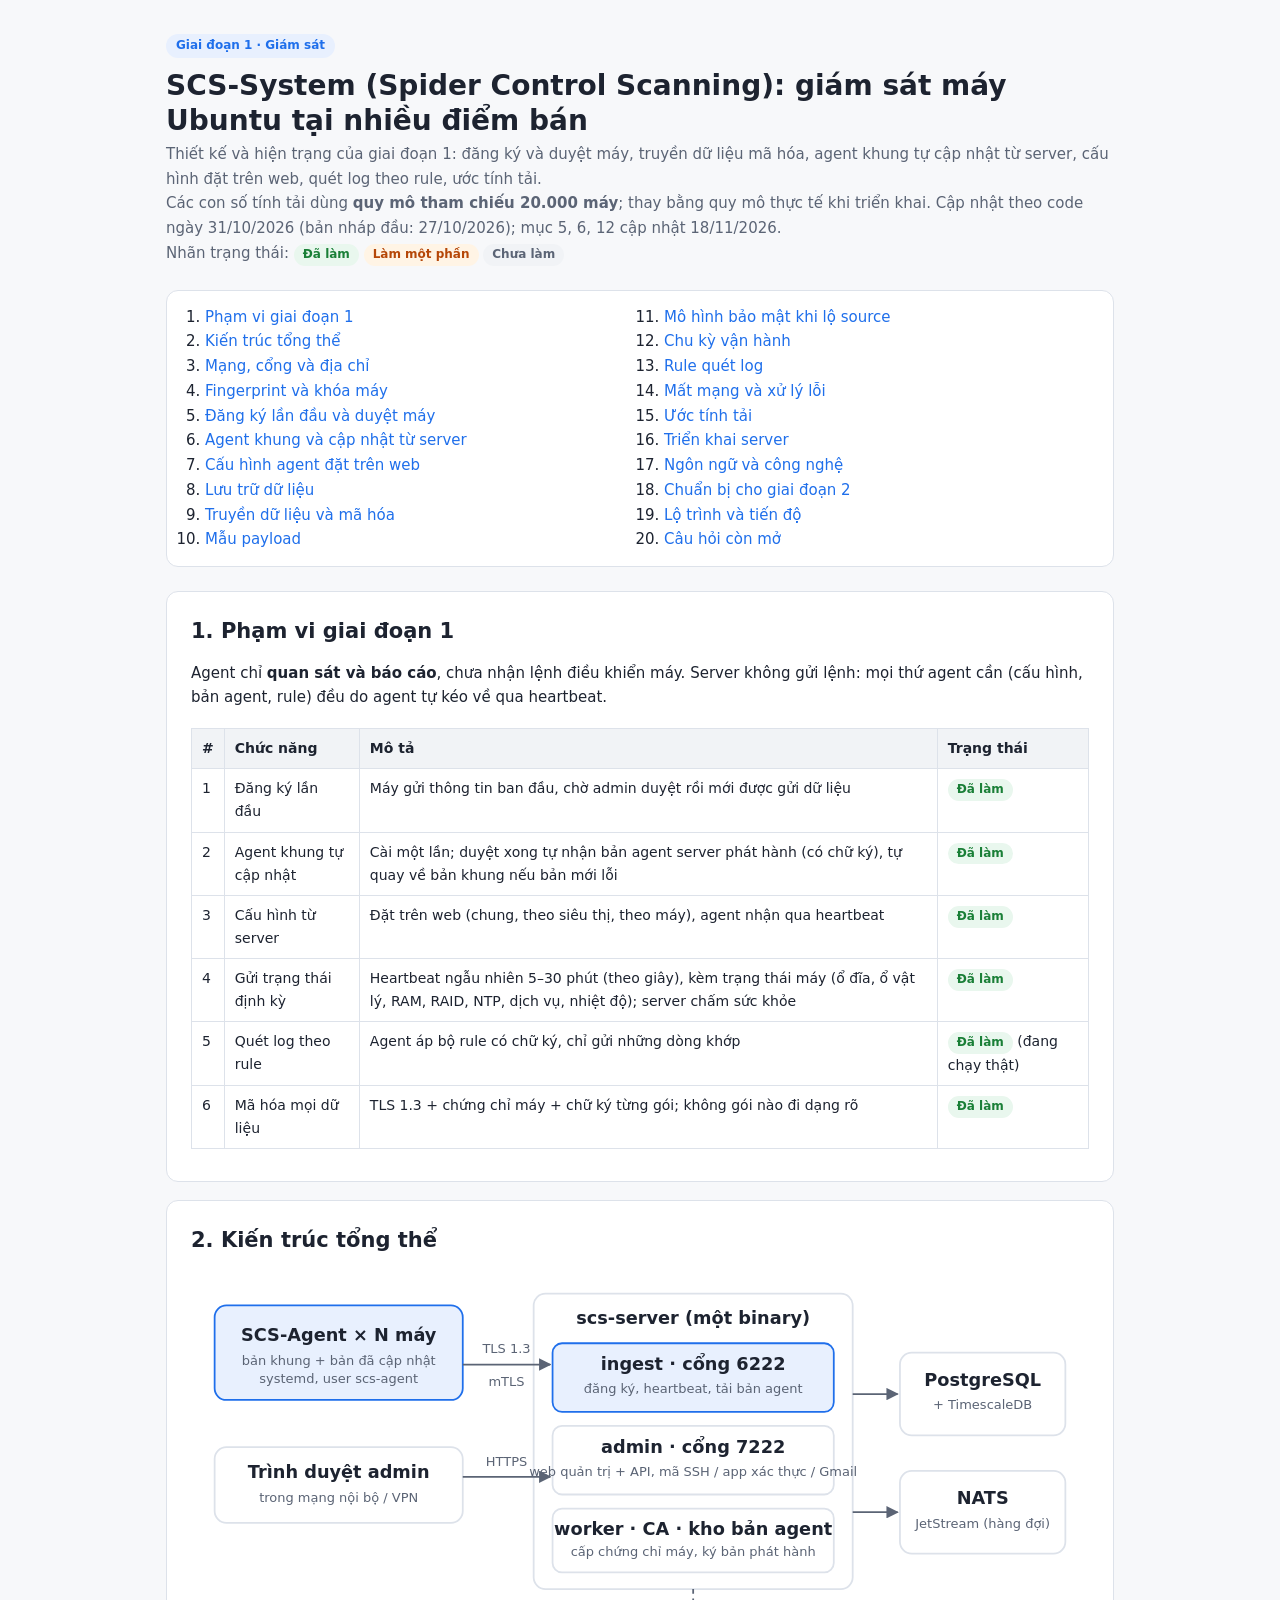
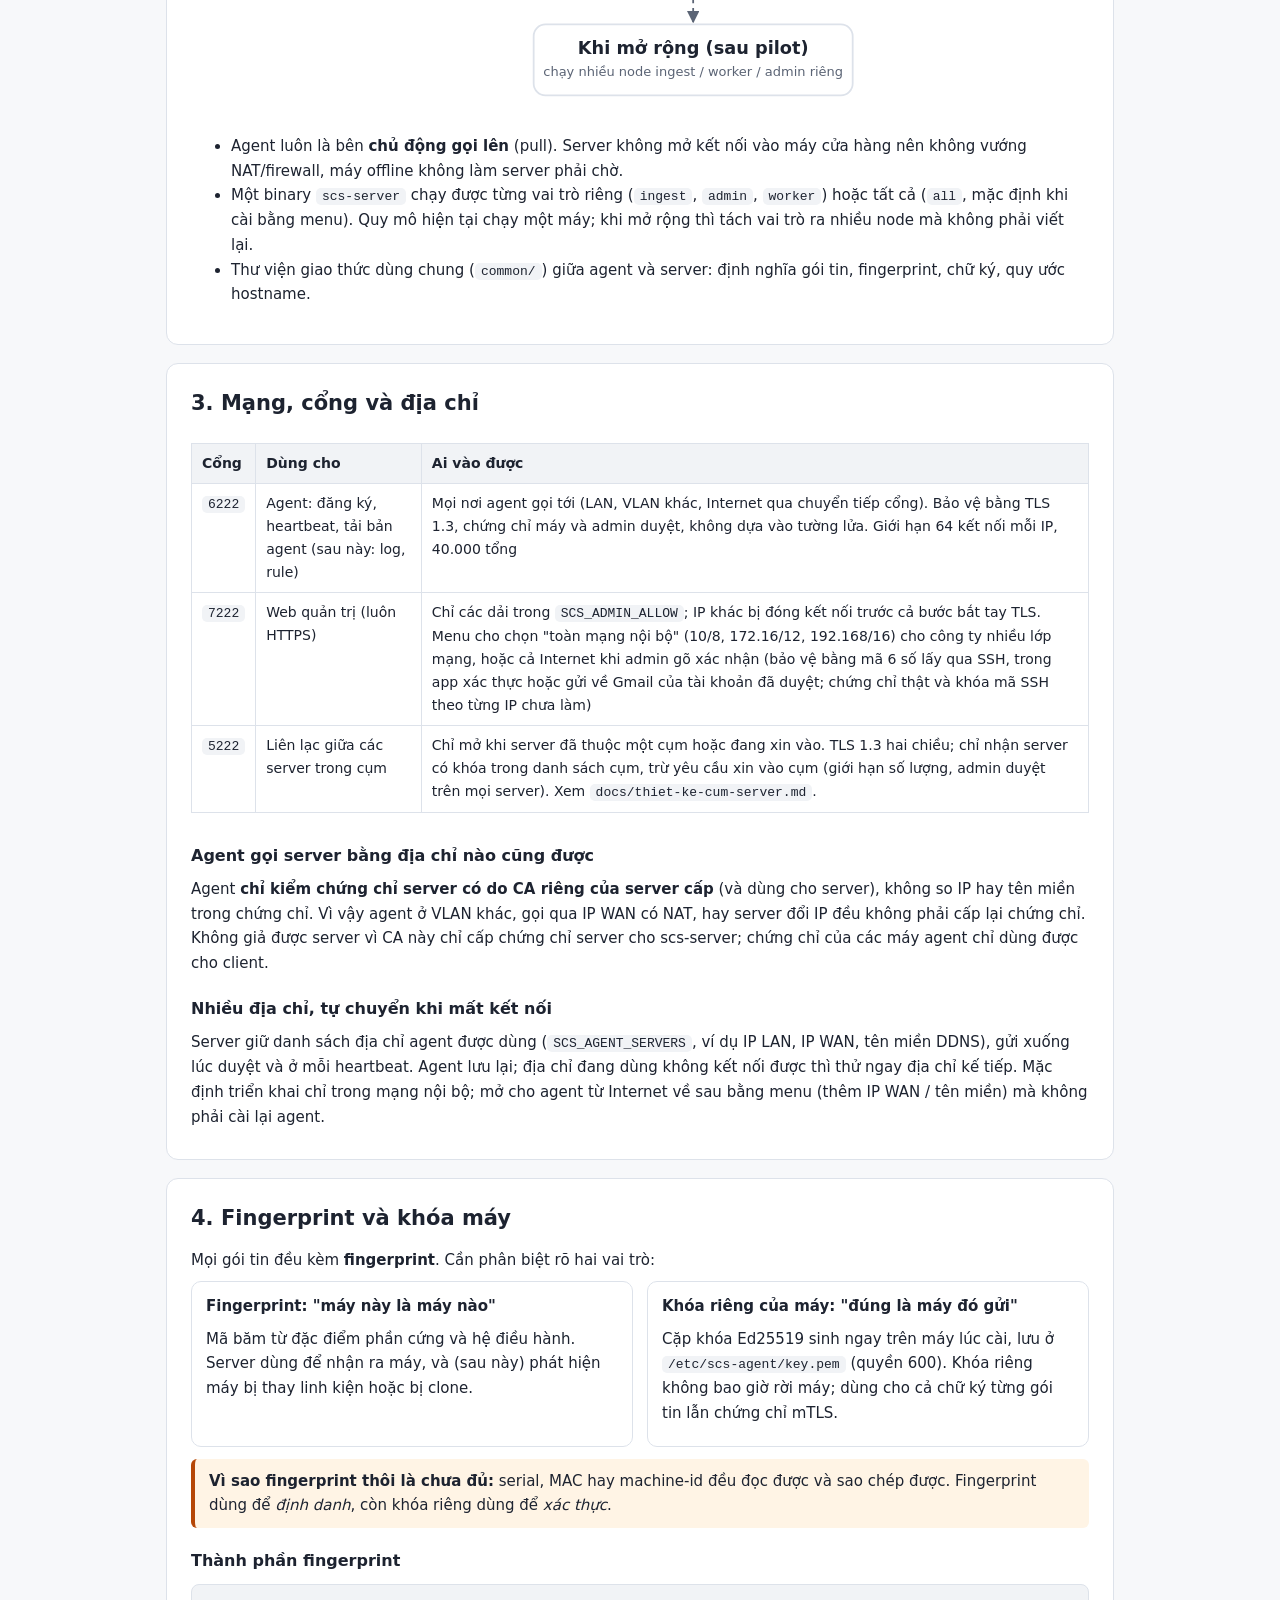
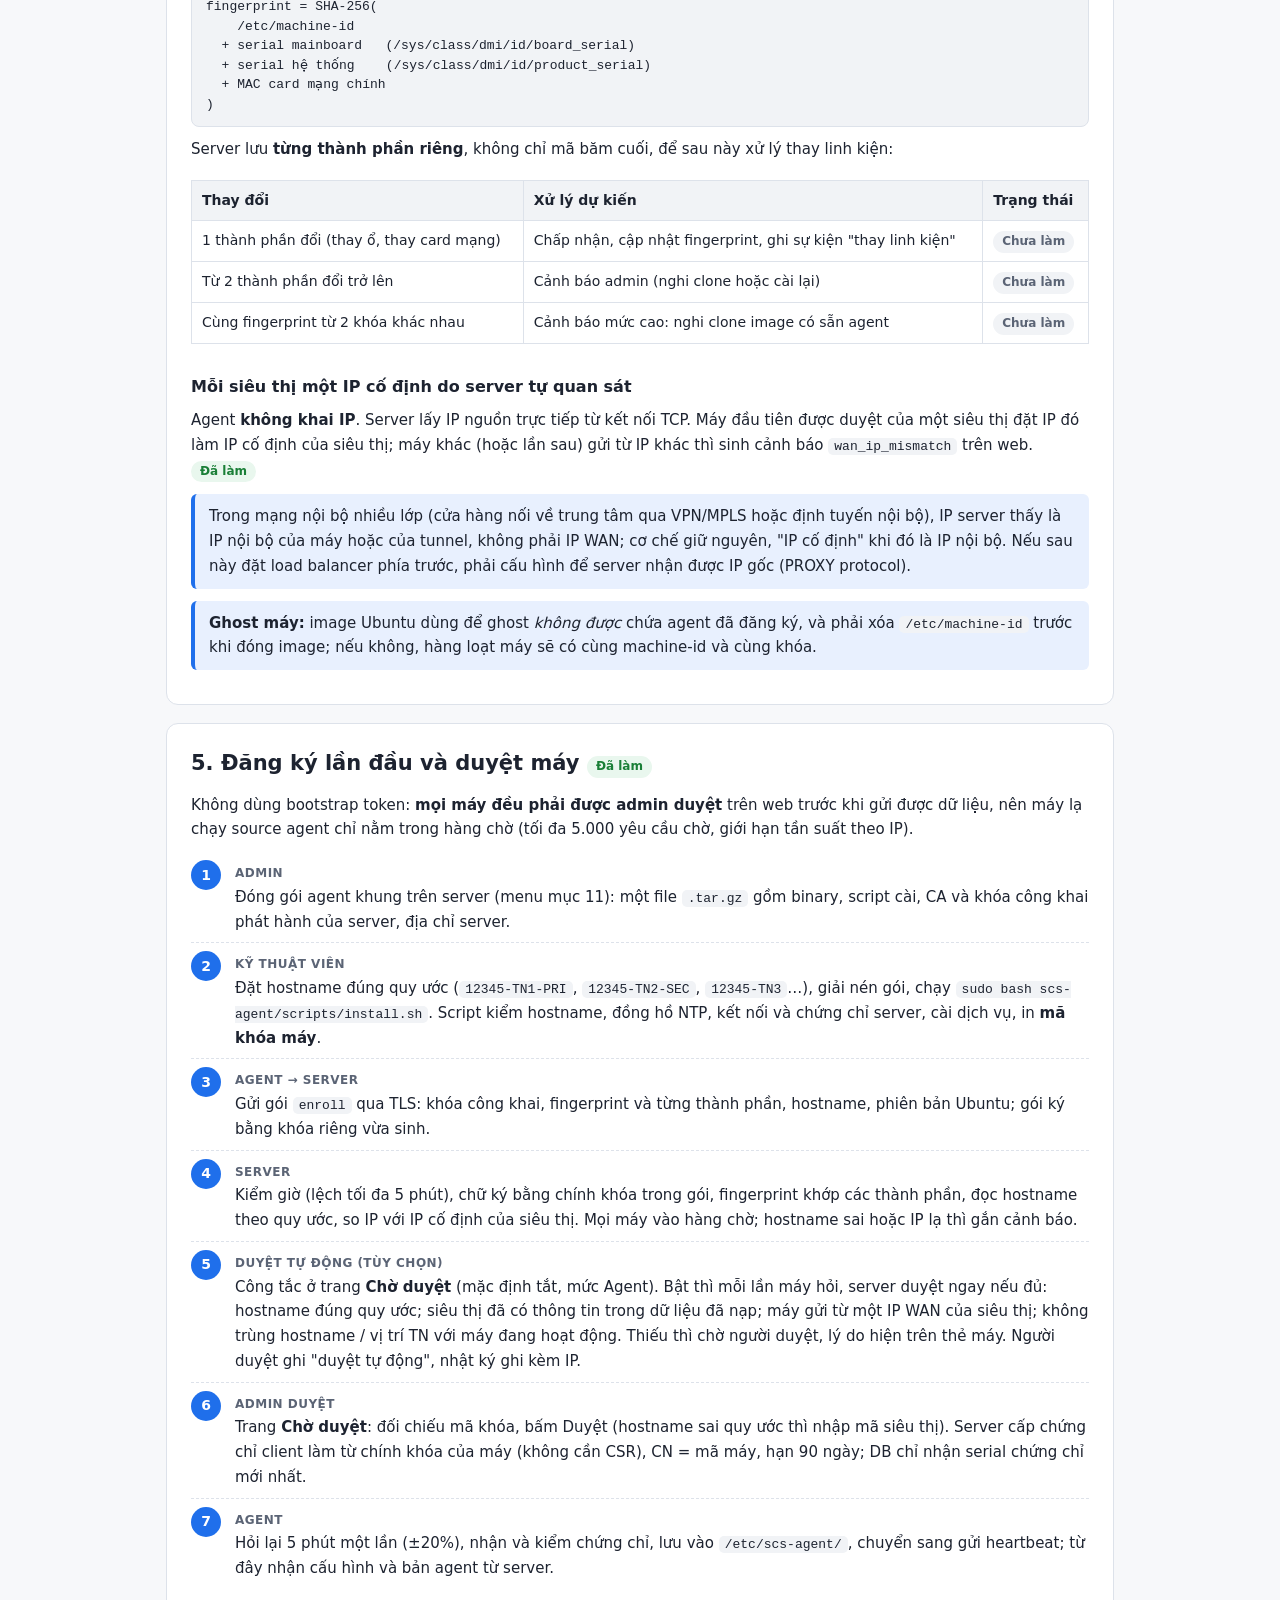
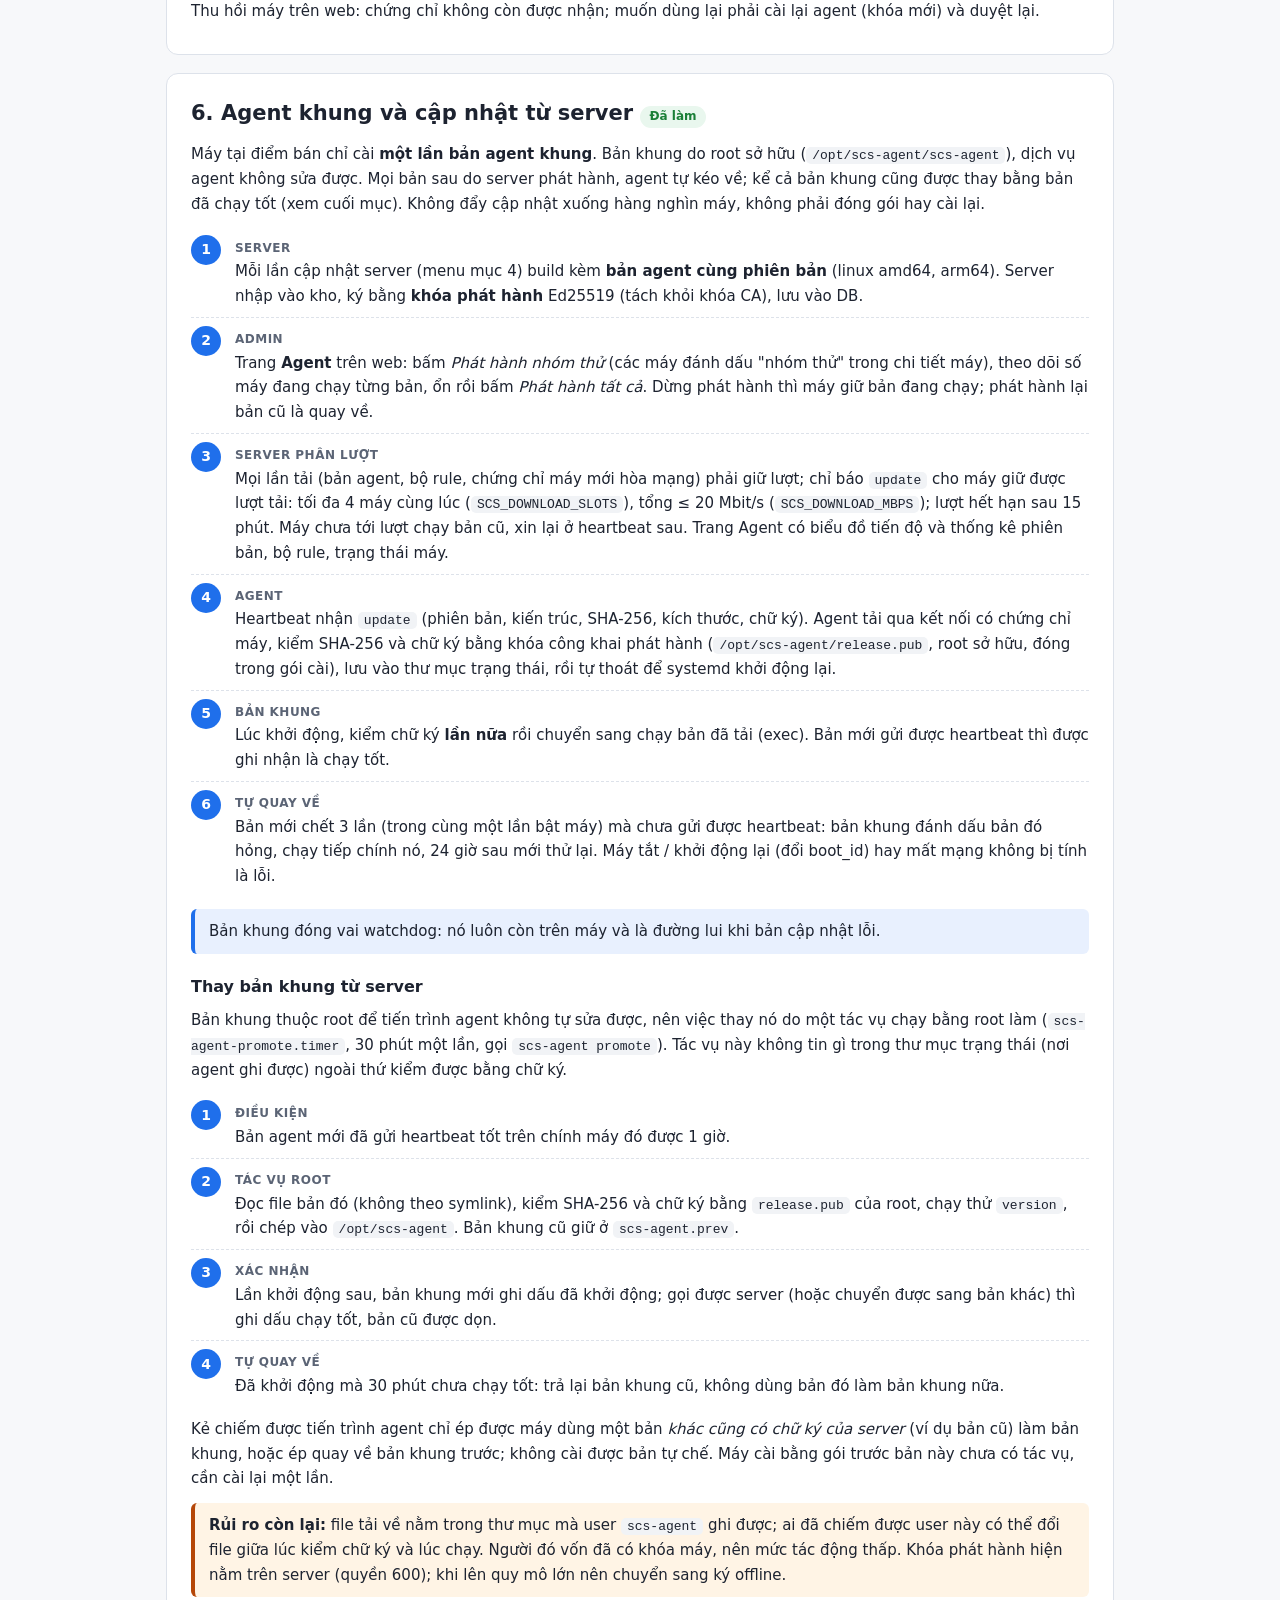
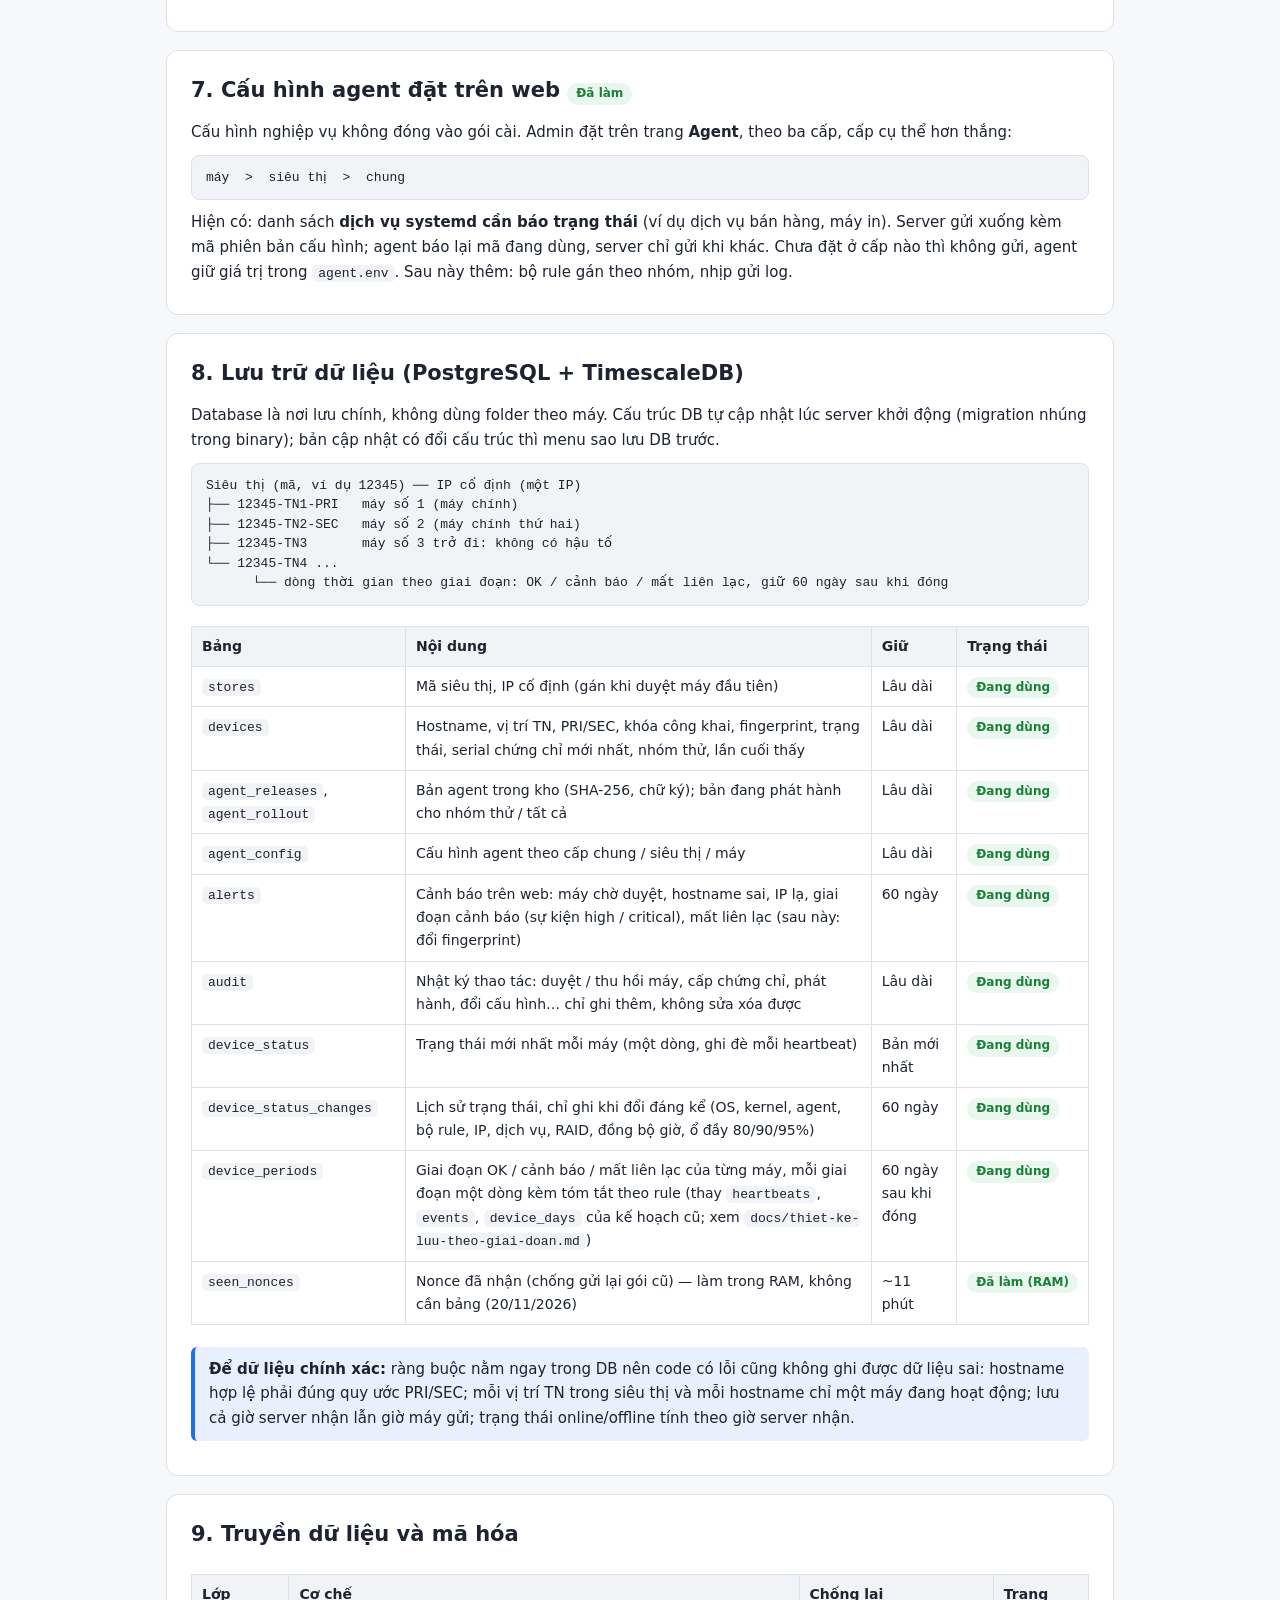
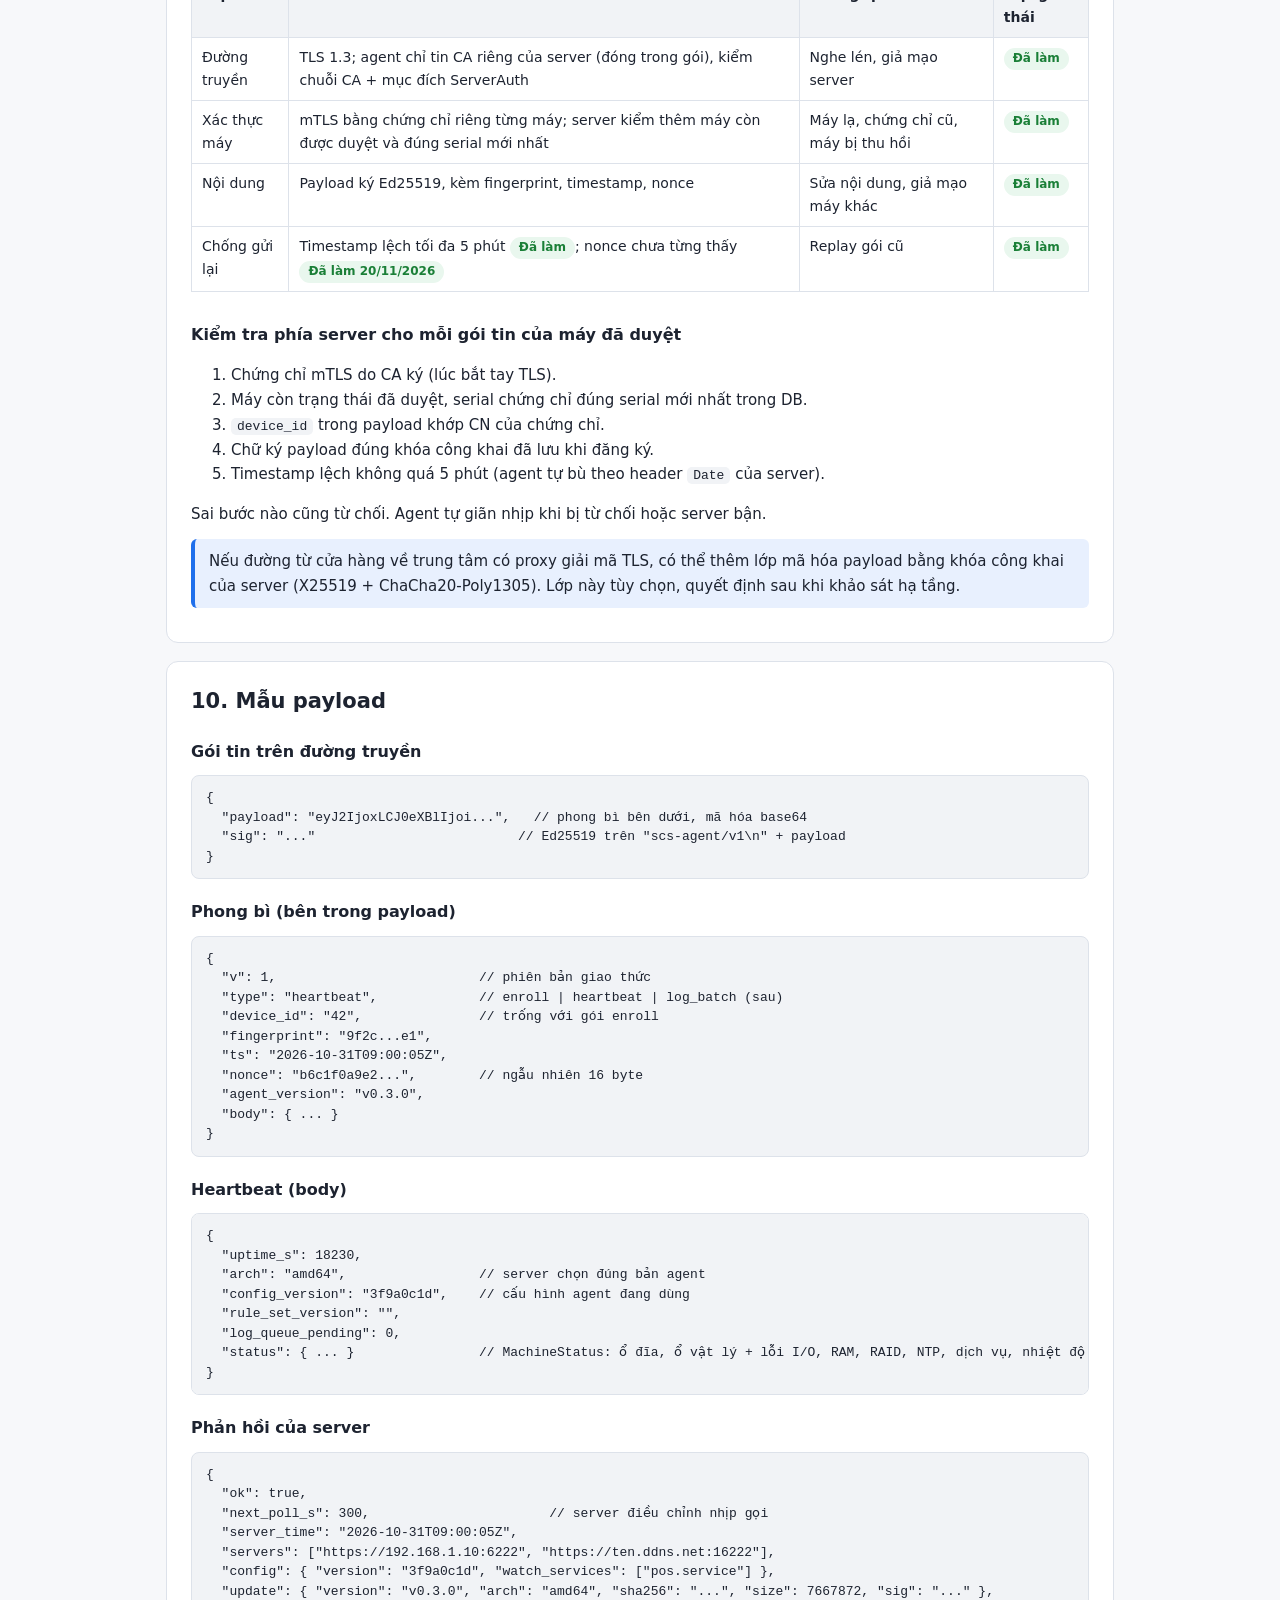
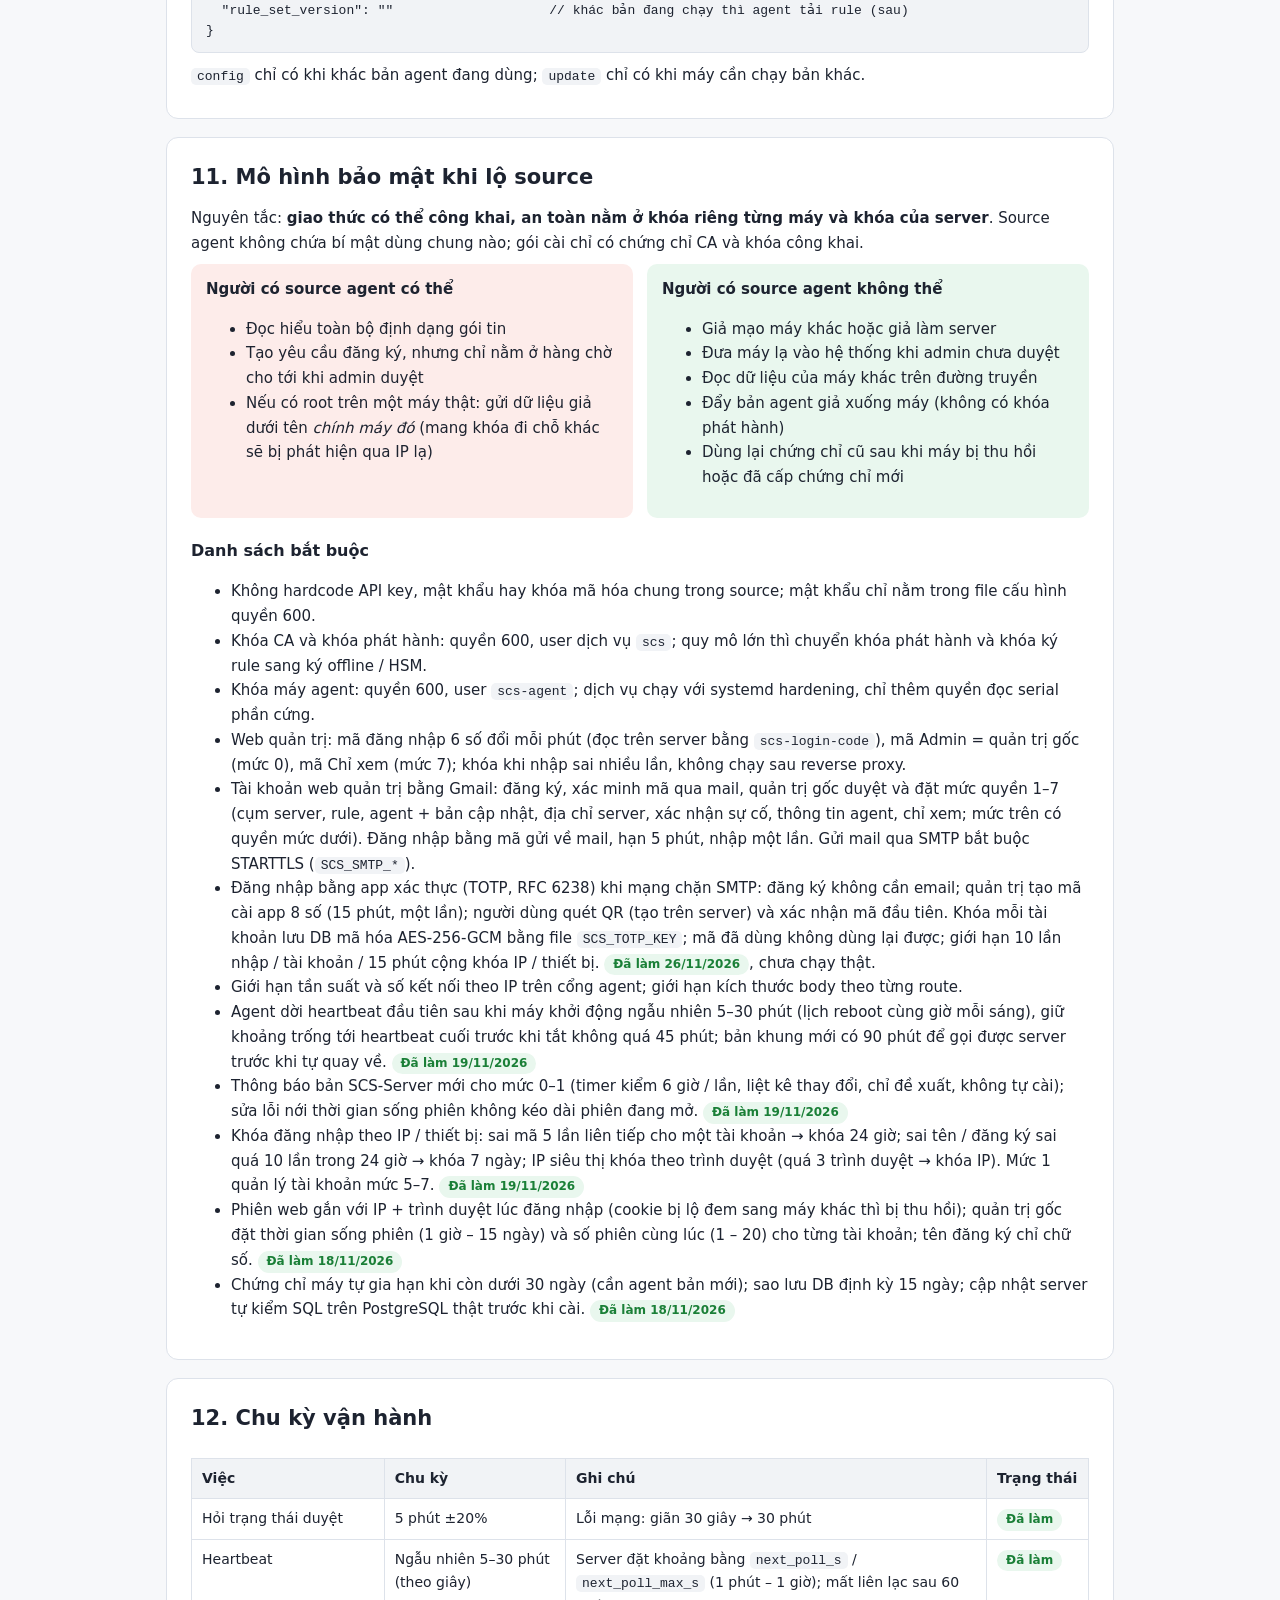
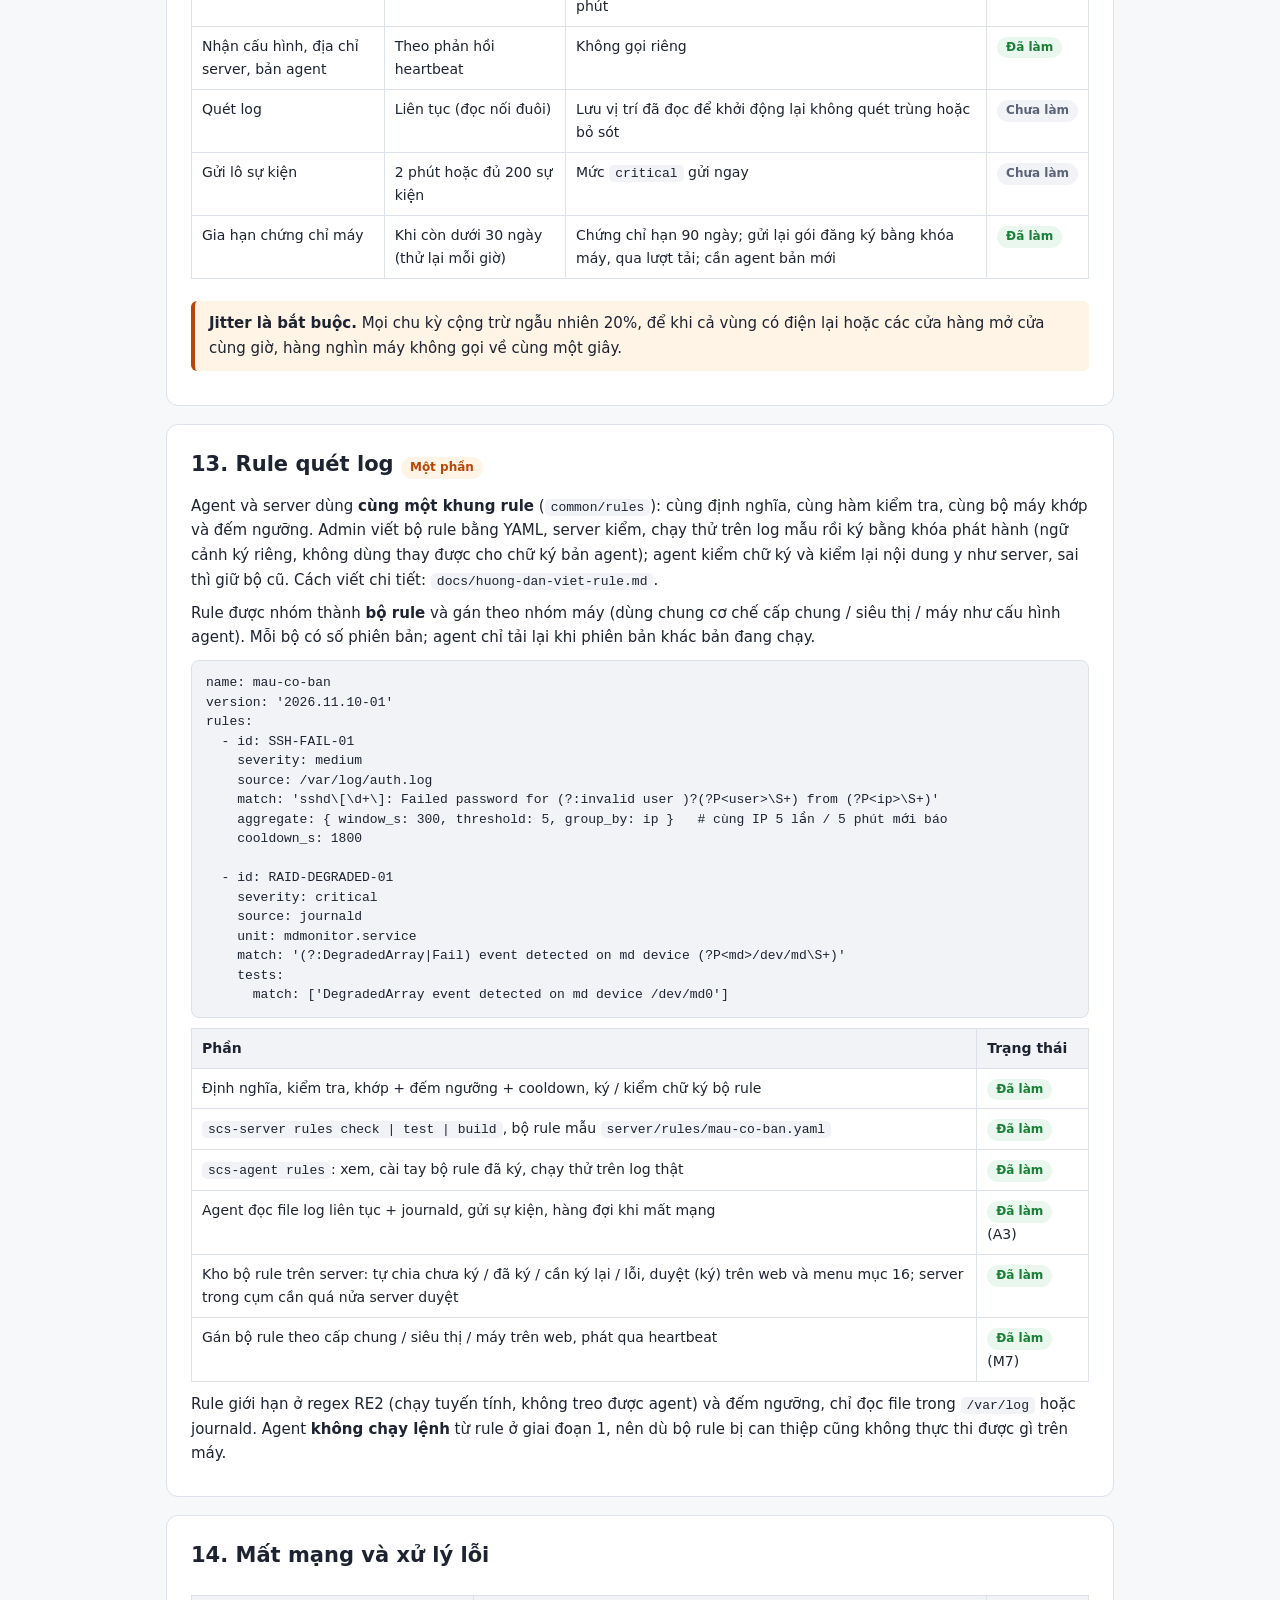
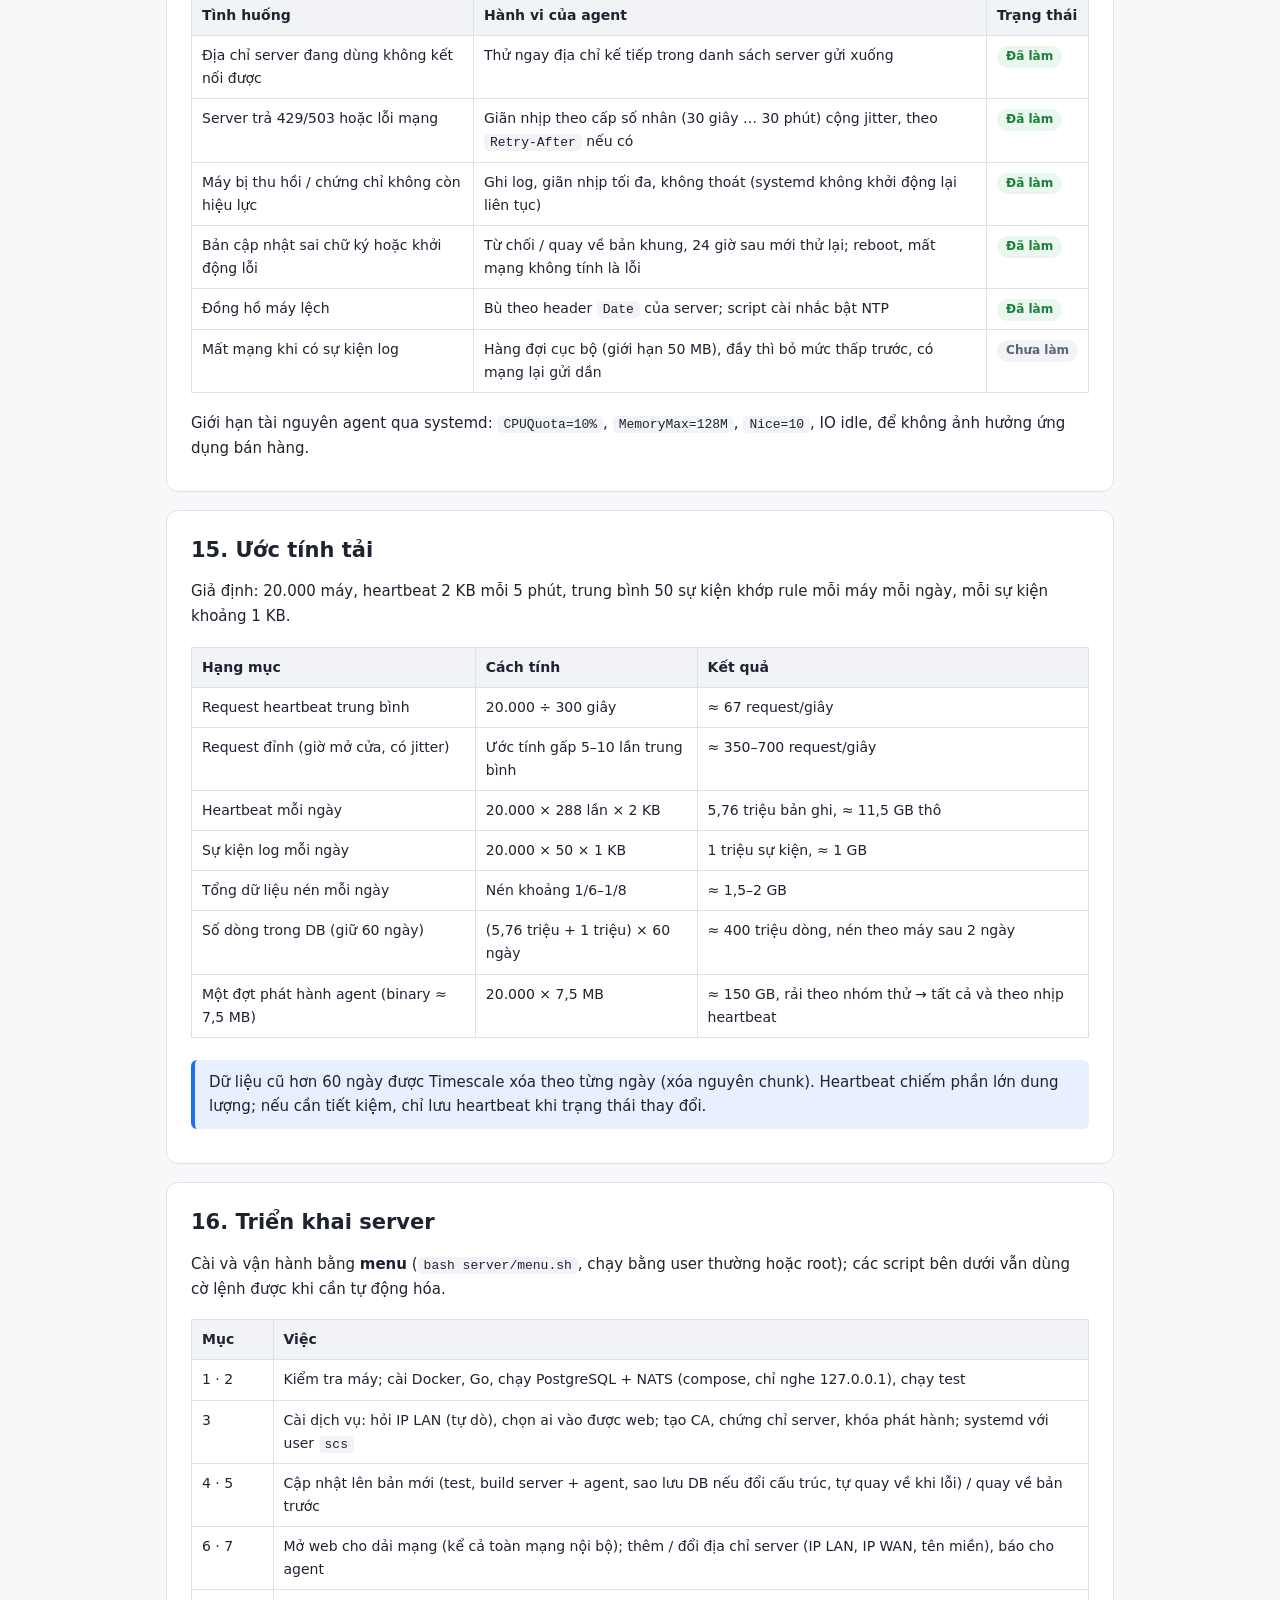
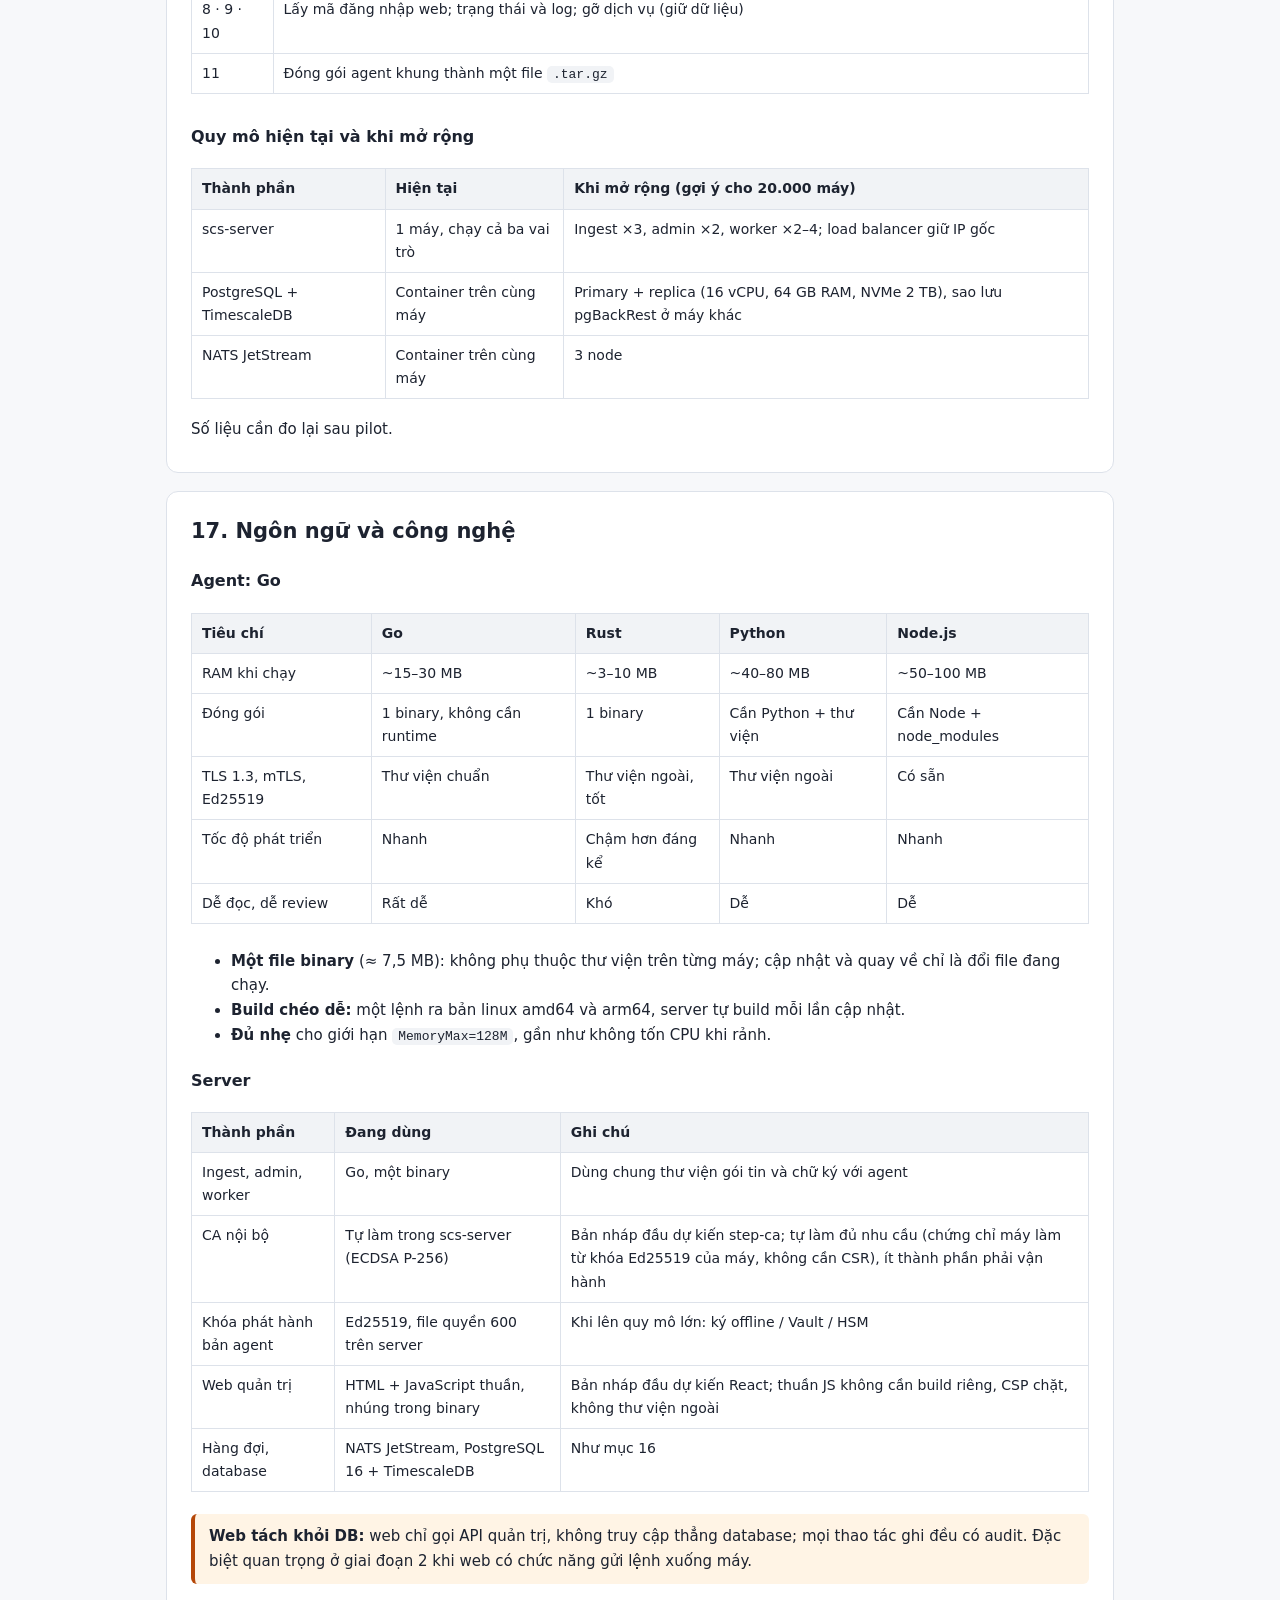
==== commit 16093ffd: "docs: đăng nhập bằng app xác thực (README, INSTALL mục 1.5, kế hoạch giai đoạn 1) Co-Authored-By: Cl" ====
--- a/docs/ke-hoach-giai-doan-1.html
+++ b/docs/ke-hoach-giai-doan-1.html
@@ -140,7 +140,7 @@
     <text x="425" y="104" text-anchor="middle" class="sub">đăng ký, heartbeat, tải bản agent</text>
     <rect class="box" x="306" y="132" width="238" height="58" rx="8"/>
     <text x="425" y="155" text-anchor="middle" font-weight="600">admin · cổng 7222</text>
-    <text x="425" y="174" text-anchor="middle" class="sub">web quản trị + API, mã SSH / mã qua Gmail</text>
+    <text x="425" y="174" text-anchor="middle" class="sub">web quản trị + API, mã SSH / app xác thực / Gmail</text>
     <rect class="box" x="306" y="202" width="238" height="54" rx="8"/>
     <text x="425" y="224" text-anchor="middle" font-weight="600">worker · CA · kho bản agent</text>
     <text x="425" y="242" text-anchor="middle" class="sub">cấp chứng chỉ máy, ký bản phát hành</text>
@@ -182,7 +182,7 @@
   <div class="tbl"><table>
     <tr><th>Cổng</th><th>Dùng cho</th><th>Ai vào được</th></tr>
     <tr><td><code>6222</code></td><td>Agent: đăng ký, heartbeat, tải bản agent (sau này: log, rule)</td><td>Mọi nơi agent gọi tới (LAN, VLAN khác, Internet qua chuyển tiếp cổng). Bảo vệ bằng TLS 1.3, chứng chỉ máy và admin duyệt, không dựa vào tường lửa. Giới hạn 64 kết nối mỗi IP, 40.000 tổng</td></tr>
-    <tr><td><code>7222</code></td><td>Web quản trị (luôn HTTPS)</td><td>Chỉ các dải trong <code>SCS_ADMIN_ALLOW</code>; IP khác bị đóng kết nối trước cả bước bắt tay TLS. Menu cho chọn "toàn mạng nội bộ" (10/8, 172.16/12, 192.168/16) cho công ty nhiều lớp mạng, hoặc cả Internet khi admin gõ xác nhận (bảo vệ bằng mã 6 số lấy qua SSH hoặc gửi về Gmail của tài khoản đã duyệt; chứng chỉ thật và khóa mã SSH theo từng IP chưa làm)</td></tr>
+    <tr><td><code>7222</code></td><td>Web quản trị (luôn HTTPS)</td><td>Chỉ các dải trong <code>SCS_ADMIN_ALLOW</code>; IP khác bị đóng kết nối trước cả bước bắt tay TLS. Menu cho chọn "toàn mạng nội bộ" (10/8, 172.16/12, 192.168/16) cho công ty nhiều lớp mạng, hoặc cả Internet khi admin gõ xác nhận (bảo vệ bằng mã 6 số lấy qua SSH, trong app xác thực hoặc gửi về Gmail của tài khoản đã duyệt; chứng chỉ thật và khóa mã SSH theo từng IP chưa làm)</td></tr>
     <tr><td><code>5222</code></td><td>Liên lạc giữa các server trong cụm</td><td>Chỉ mở khi server đã thuộc một cụm hoặc đang xin vào. TLS 1.3 hai chiều; chỉ nhận server có khóa trong danh sách cụm, trừ yêu cầu xin vào cụm (giới hạn số lượng, admin duyệt trên mọi server). Xem <code>docs/thiet-ke-cum-server.md</code>.</td></tr>
   </table></div>
   <h3>Agent gọi server bằng địa chỉ nào cũng được</h3>
@@ -391,6 +391,7 @@
     <li>Khóa máy agent: quyền 600, user <code>scs-agent</code>; dịch vụ chạy với systemd hardening, chỉ thêm quyền đọc serial phần cứng.</li>
     <li>Web quản trị: mã đăng nhập 6 số đổi mỗi phút (đọc trên server bằng <code>scs-login-code</code>), mã Admin = quản trị gốc (mức 0), mã Chỉ xem (mức 7); khóa khi nhập sai nhiều lần, không chạy sau reverse proxy.</li>
     <li>Tài khoản web quản trị bằng Gmail: đăng ký, xác minh mã qua mail, quản trị gốc duyệt và đặt mức quyền 1–7 (cụm server, rule, agent + bản cập nhật, địa chỉ server, xác nhận sự cố, thông tin agent, chỉ xem; mức trên có quyền mức dưới). Đăng nhập bằng mã gửi về mail, hạn 5 phút, nhập một lần. Gửi mail qua SMTP bắt buộc STARTTLS (<code>SCS_SMTP_*</code>).</li>
+    <li>Đăng nhập bằng app xác thực (TOTP, RFC 6238) khi mạng chặn SMTP: đăng ký không cần email; quản trị tạo mã cài app 8 số (15 phút, một lần); người dùng quét QR (tạo trên server) và xác nhận mã đầu tiên. Khóa mỗi tài khoản lưu DB mã hóa AES-256-GCM bằng file <code>SCS_TOTP_KEY</code>; mã đã dùng không dùng lại được; giới hạn 10 lần nhập / tài khoản / 15 phút cộng khóa IP / thiết bị. <span class="st st-done">Đã làm 26/11/2026</span>, chưa chạy thật.</li>
     <li>Giới hạn tần suất và số kết nối theo IP trên cổng agent; giới hạn kích thước body theo từng route.</li>
     <li>Agent dời heartbeat đầu tiên sau khi máy khởi động ngẫu nhiên 5–30 phút (lịch reboot cùng giờ mỗi sáng), giữ khoảng trống tới heartbeat cuối trước khi tắt không quá 45 phút; bản khung mới có 90 phút để gọi được server trước khi tự quay về. <span class="st st-done">Đã làm 19/11/2026</span></li>
     <li>Thông báo bản SCS-Server mới cho mức 0–1 (timer kiểm 6 giờ / lần, liệt kê thay đổi, chỉ đề xuất, không tự cài); sửa lỗi nới thời gian sống phiên không kéo dài phiên đang mở. <span class="st st-done">Đã làm 19/11/2026</span></li>
@@ -559,7 +560,7 @@
     <tr><td>M2 · M3</td><td>CA nội bộ, đăng ký, duyệt / từ chối / thu hồi máy, cấp chứng chỉ</td><td><span class="st st-done">Đã làm</span> (gia hạn chứng chỉ: đã làm 18/11/2026)</td></tr>
     <tr><td>M4</td><td>Heartbeat (xác thực, lần cuối thấy, gửi cấu hình / bản agent / địa chỉ), lưu trạng thái máy theo giai đoạn, nhận lô sự kiện <code>POST /v1/logs</code></td><td><span class="st st-done">Đã làm</span> (đang chạy thật trên PostgreSQL + TimescaleDB)</td></tr>
     <tr><td>M5</td><td>Worker kiểm mỗi phút: mất liên lạc, tự đóng cảnh báo high <span class="st st-done">Đã làm</span>; cảnh báo đổi fingerprint, hàng đợi NATS <span class="st st-todo">Chưa làm</span></td><td><span class="st st-part">Một phần</span></td></tr>
-    <tr><td>M6</td><td>Web quản trị: tổng quan, máy, cảnh báo, chờ duyệt, hệ thống, agent (phát hành + cấu hình), rule quét log, địa chỉ server, cụm, dòng thời gian từng máy, "Đã xử lý" sự cố, trang Máy gom theo mã siêu thị (viền đỏ / vàng / xanh), khung Server chỉ xem ở Tổng quan (mạng, CPU, RAM, ổ đĩa, heartbeat / phút), tài khoản Gmail 8 mức quyền, cảnh báo hiện lý do sự cố, thông tin siêu thị (form + nạp file .xlsx / .csv có ghép cột, ghi đè), báo cáo server (lịch sử mỗi phút, biểu đồ, xuất Excel / CSV, in PDF) <span class="st st-done">Đã làm</span>; chi tiết trạng thái máy theo thời gian <span class="st st-todo">Chưa làm</span></td><td><span class="st st-part">Một phần</span></td></tr>
+    <tr><td>M6</td><td>Web quản trị: tổng quan, máy, cảnh báo, chờ duyệt, hệ thống, agent (phát hành + cấu hình), rule quét log, địa chỉ server, cụm, dòng thời gian từng máy, "Đã xử lý" sự cố, trang Máy gom theo mã siêu thị (viền đỏ / vàng / xanh), khung Server chỉ xem ở Tổng quan (mạng, CPU, RAM, ổ đĩa, heartbeat / phút), tài khoản Gmail / app xác thực 8 mức quyền, cảnh báo hiện lý do sự cố, thông tin siêu thị (form + nạp file .xlsx / .csv có ghép cột, ghi đè), báo cáo server (lịch sử mỗi phút, biểu đồ, xuất Excel / CSV, in PDF) <span class="st st-done">Đã làm</span>; chi tiết trạng thái máy theo thời gian <span class="st st-todo">Chưa làm</span></td><td><span class="st st-part">Một phần</span></td></tr>
     <tr><td>M7</td><td>Phát hành bản agent theo nhóm <span class="st st-done">Đã làm</span>; khung rule + kho rule, duyệt và ký trên web, gán và phát bộ rule qua heartbeat <span class="st st-done">Đã làm</span></td><td><span class="st st-done">Đã làm</span> (đang chạy thật)</td></tr>
     <tr><td>A0 · A1</td><td>Agent: cấu hình, khóa máy, nhận dạng máy, đăng ký và chờ duyệt</td><td><span class="st st-done">Đã làm</span></td></tr>
     <tr><td>A2</td><td>Heartbeat, nhiều địa chỉ server, cấu hình từ server; gửi trạng thái máy (ổ vật lý, lỗi I/O, chỉ đọc, inode, nhiệt độ), server liệt kê ghi nhận sức khỏe để tham khảo (không chấm mức, tách khỏi cảnh báo) <span class="st st-done">Đã làm 19/11/2026</span>; đọc SMART <span class="st st-todo">Chưa làm</span></td><td><span class="st st-done">Đã làm</span> (chưa chạy thật)</td></tr>
@@ -574,6 +575,7 @@
   <p>Từ 2026-11-12 ưu tiên làm cụm (C1 trở đi) trước các mốc còn lại của bản một server (A3, M4, M5, M7). Phần nhận dữ liệu của từng server không đổi nên các mốc đó dùng lại được trong cụm.</p>
   <p>Sau phần phát triển: kiểm thử bảo mật (giả mạo máy, replay, bản cập nhật giả), pilot 100–200 máy ở 20–30 cửa hàng (tiêu chí: heartbeat thành công trên 99%, agent dùng dưới 5% CPU), rồi mở rộng theo vùng.</p>
   <p><strong>Kết quả chạy thật (19/11/2026, khoảng 150 máy):</strong> 5–15 heartbeat / phút, CPU máy server 1–5%, RAM scs-server 25–35 MB, DB 13 MB; phân lượt tải đúng 4 lượt, ≤ 20 Mbit/s.</p>
+  <p><strong>Kết quả chạy thật (20/11/2026, khoảng 400 máy):</strong> 16–20 heartbeat / phút (~25.800 / ngày), CPU máy server trung bình 3% (đỉnh 37,7%), RAM scs-server 37–42 MB, DB 16,9 MB (tăng ~1,3 MB / ngày), gửi trung bình 0,74 Mbit/s. Đã chạy thật: gia hạn chứng chỉ máy 90 ngày, duyệt và thay thế máy cũ, khóa đăng nhập theo IP / thiết bị (đúng thiết kế).</p>
 </section>
 
 <section id="cau-hoi">
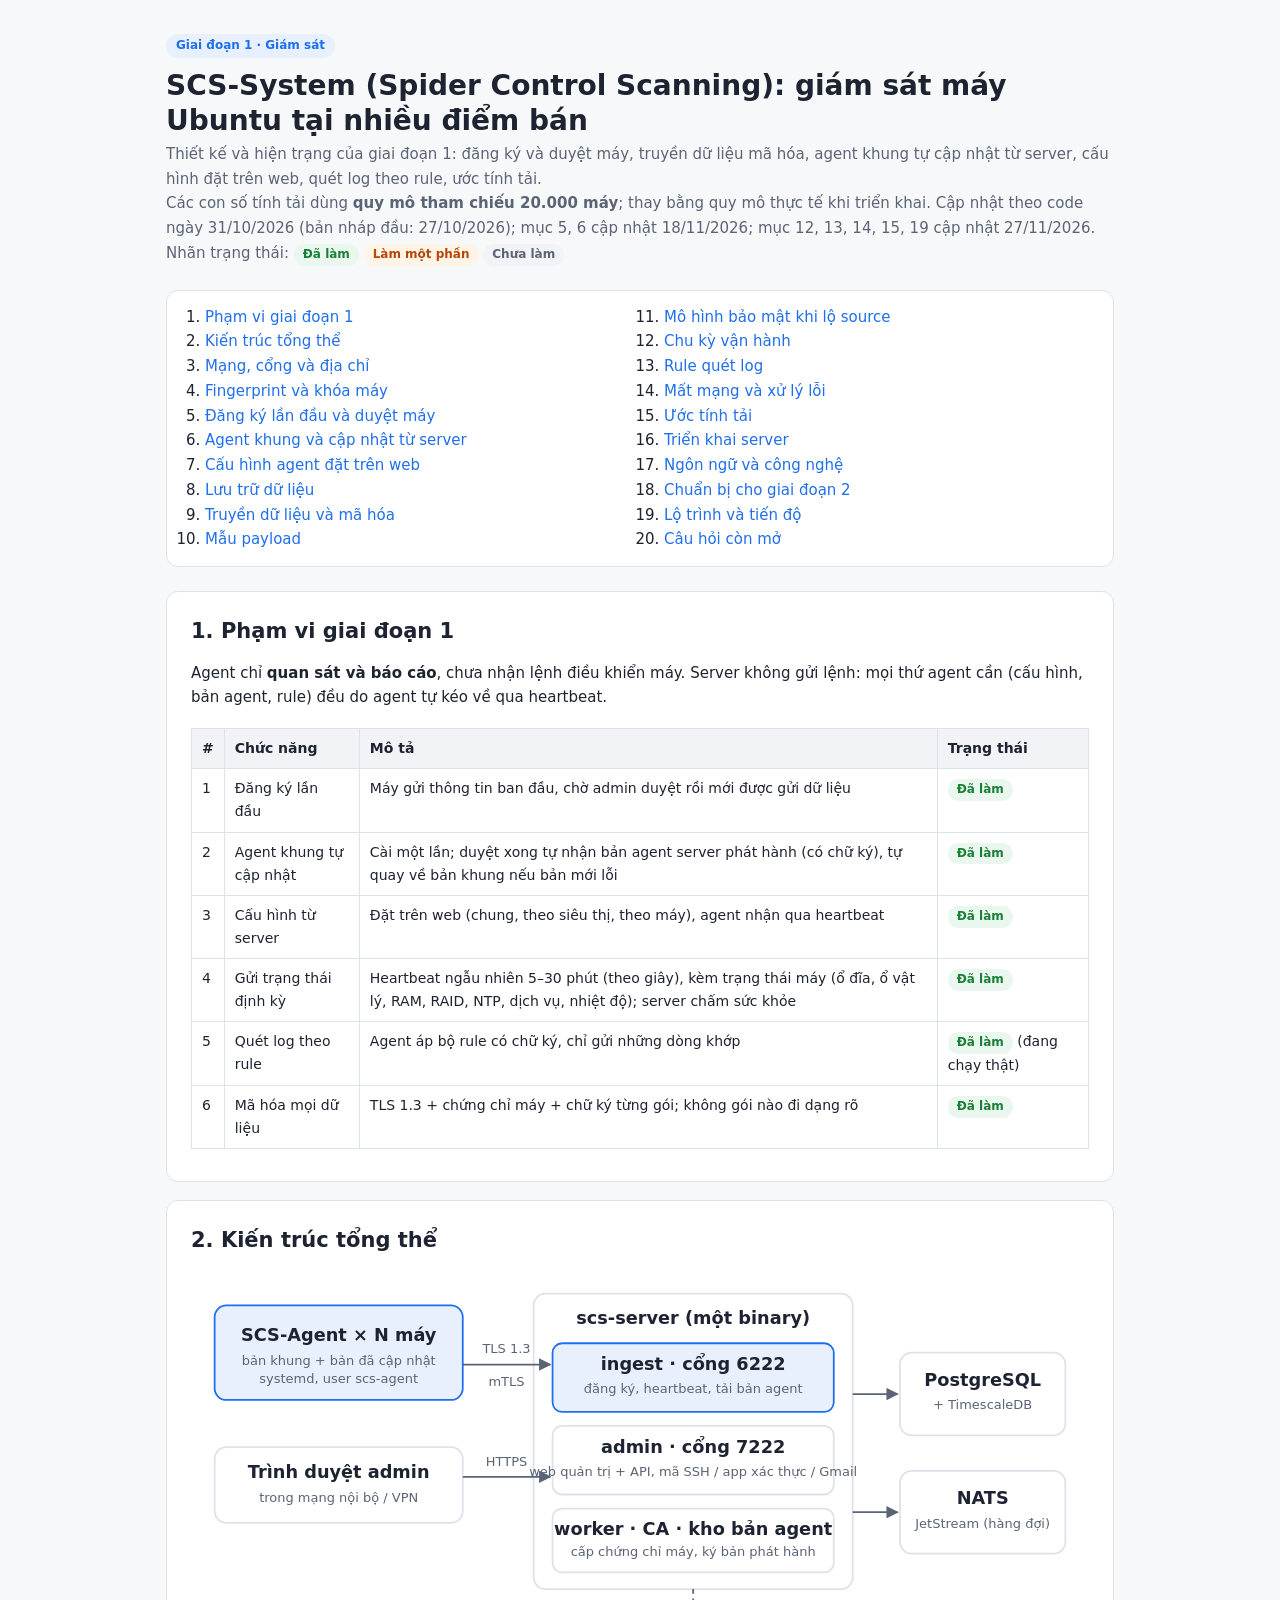
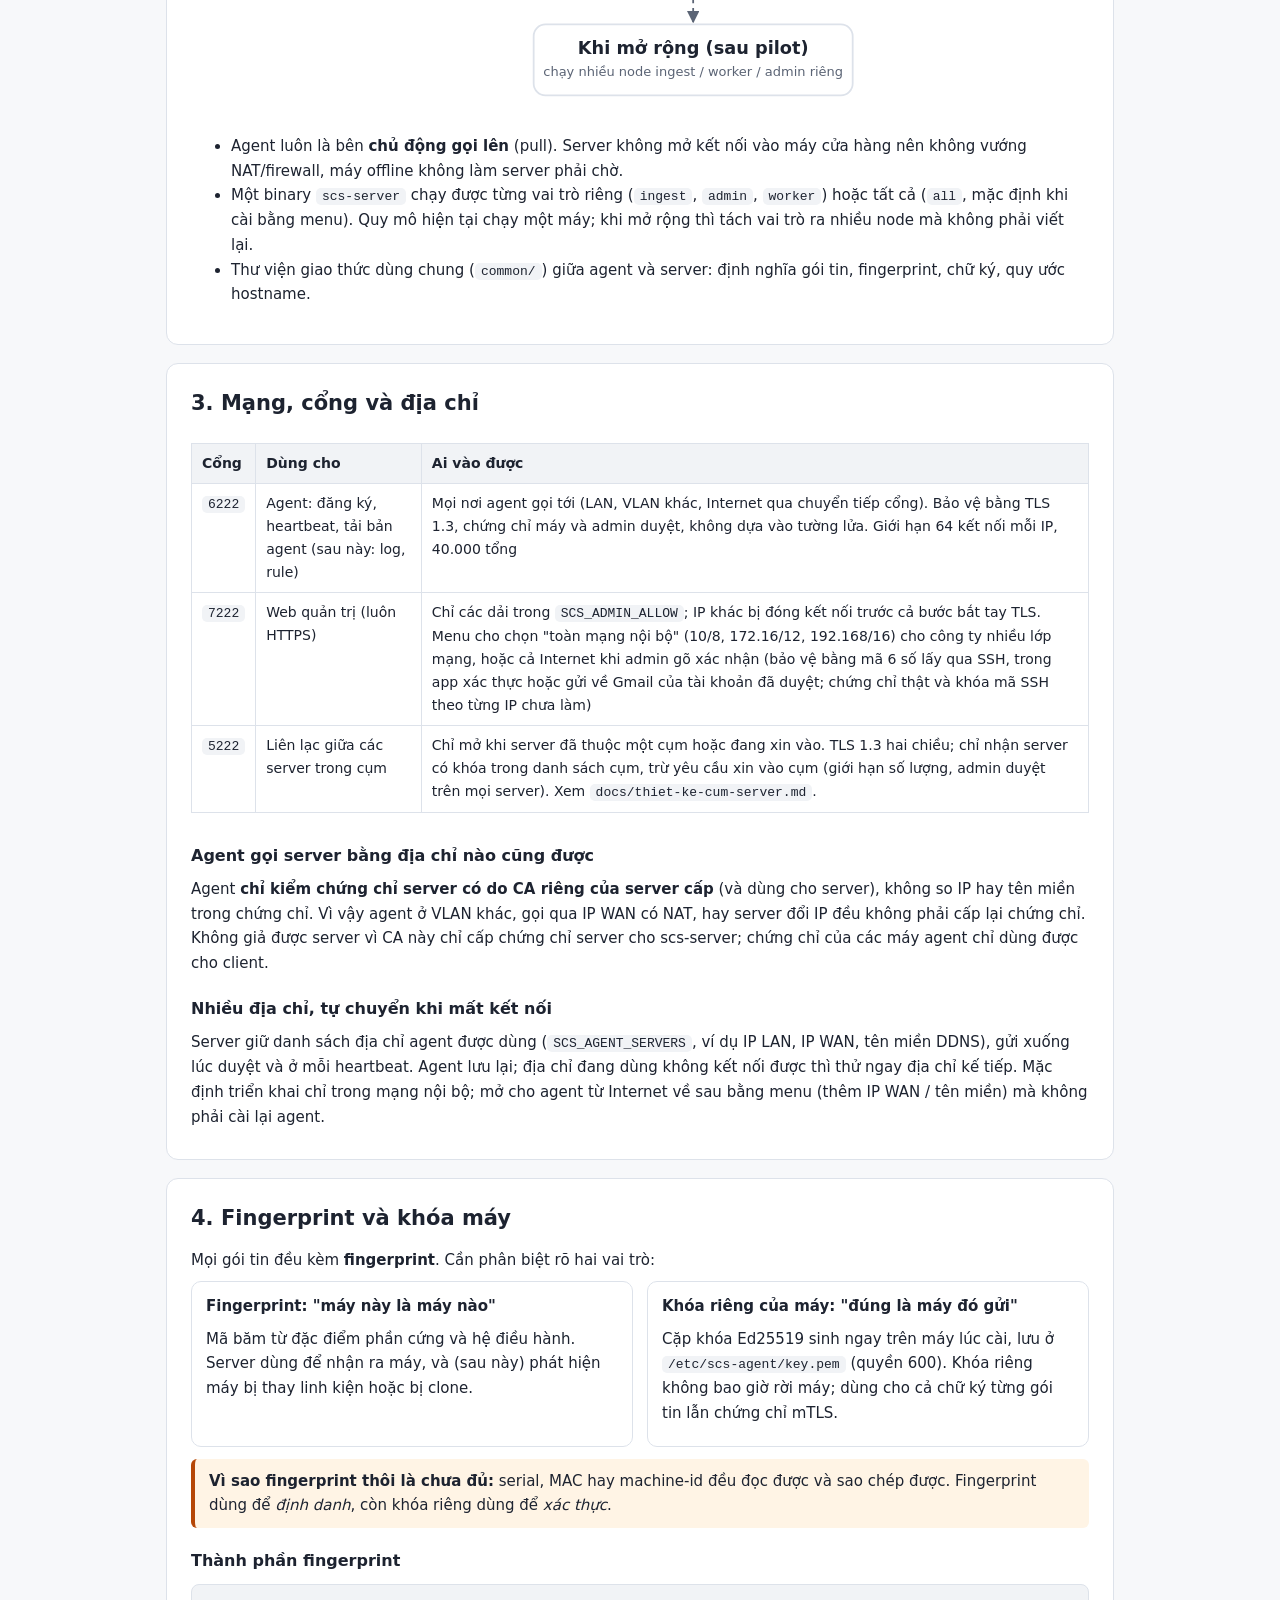
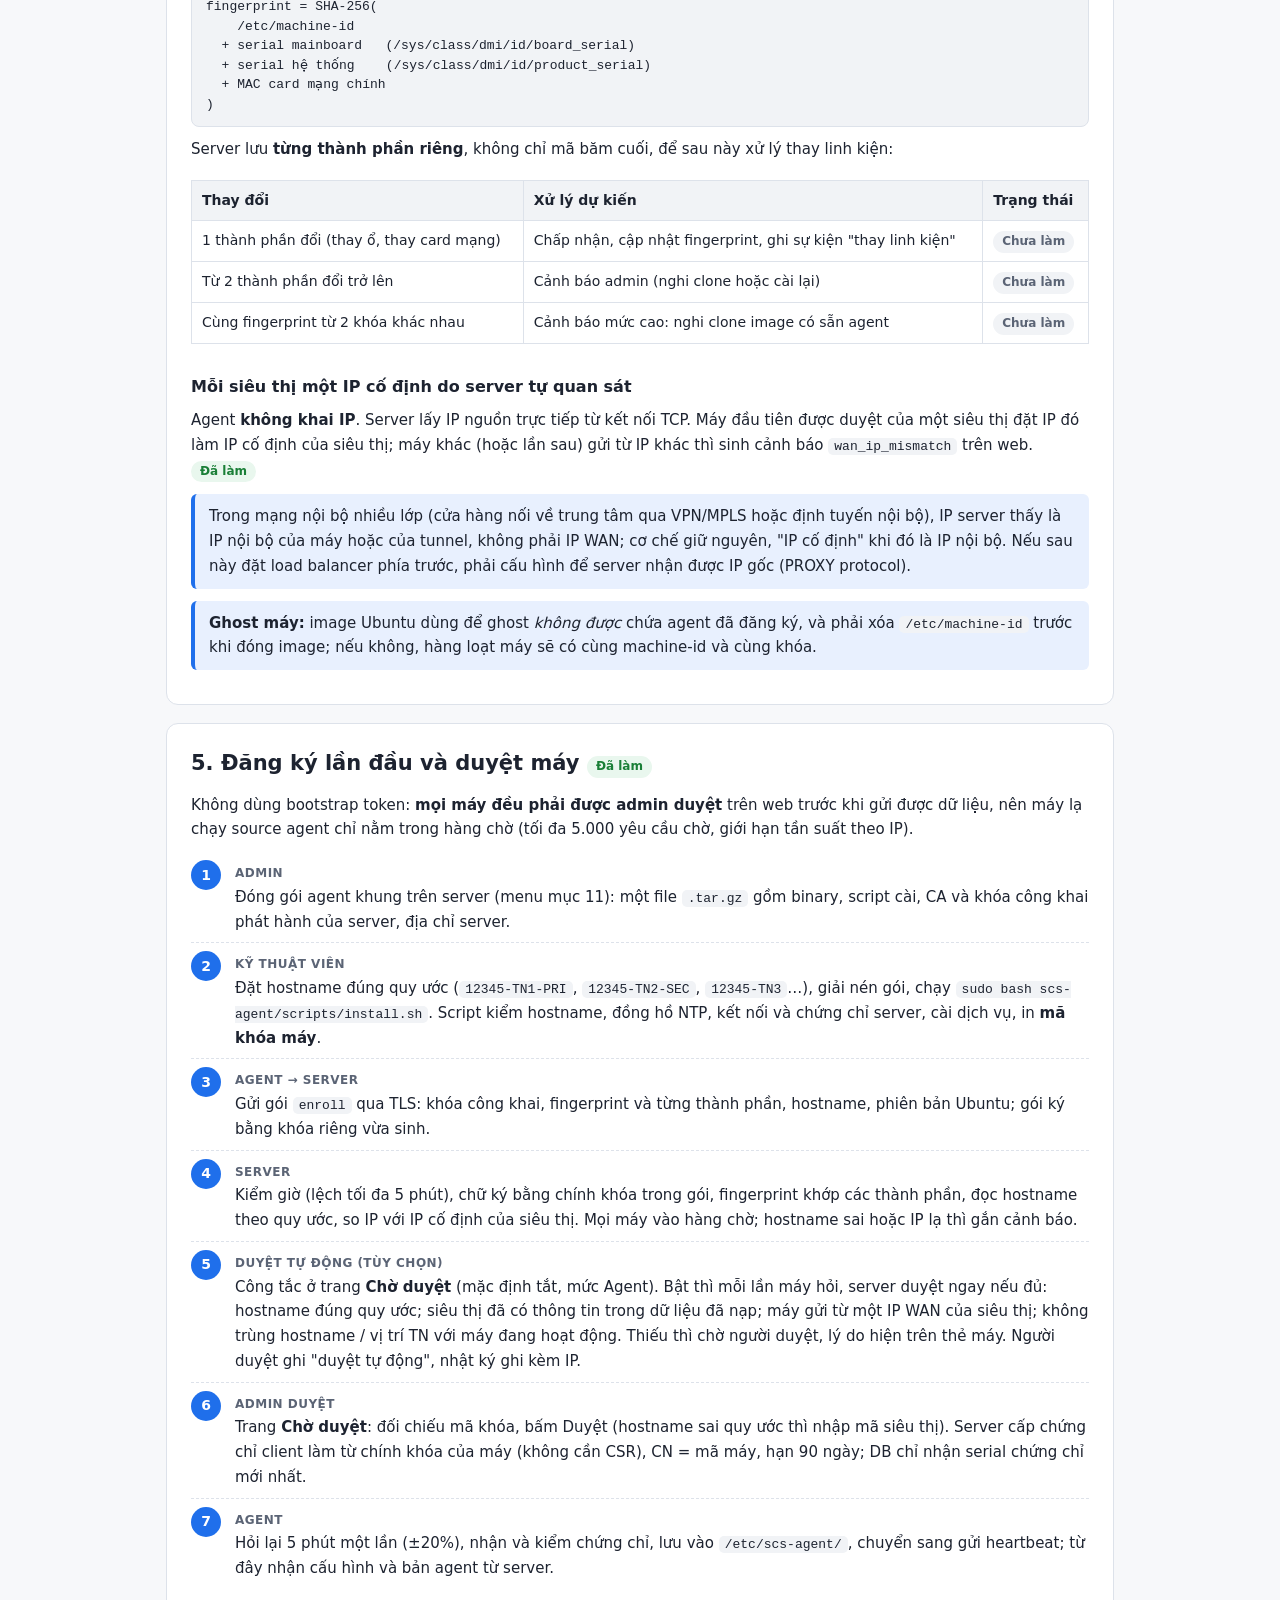
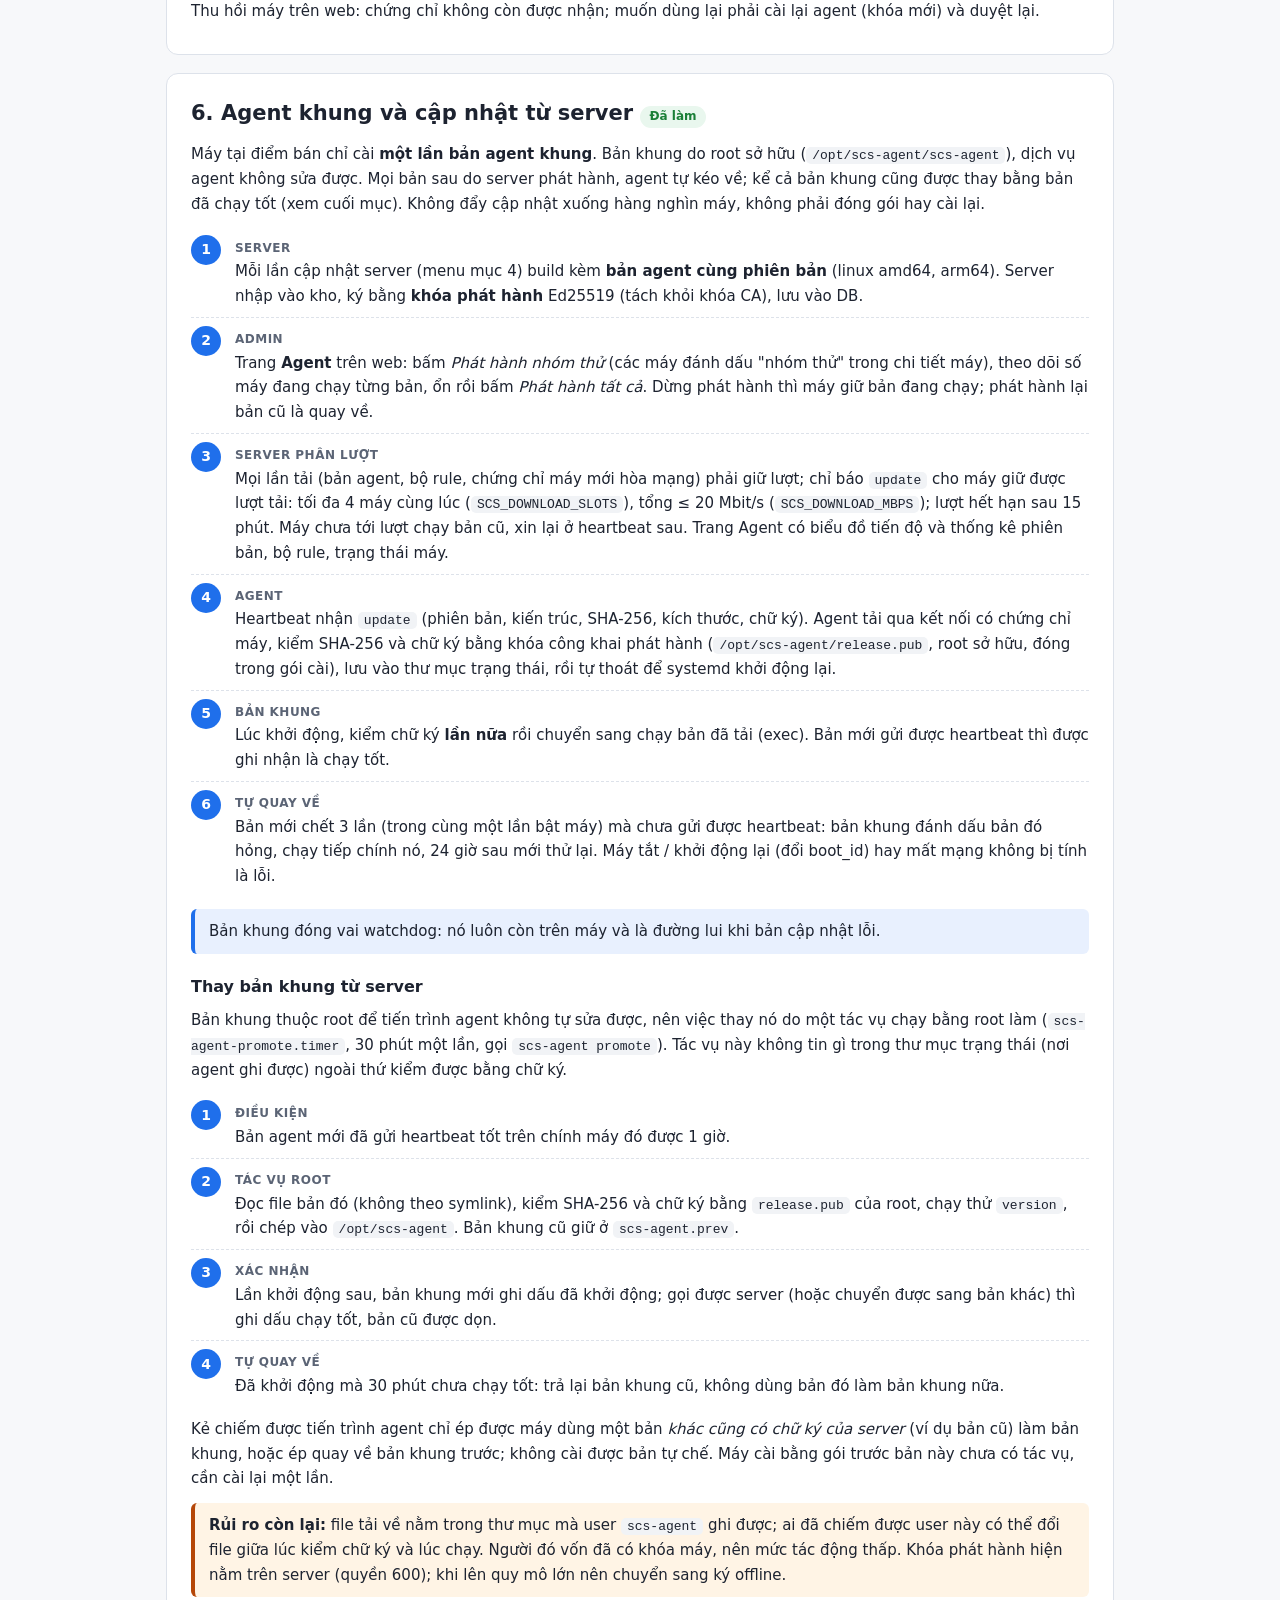
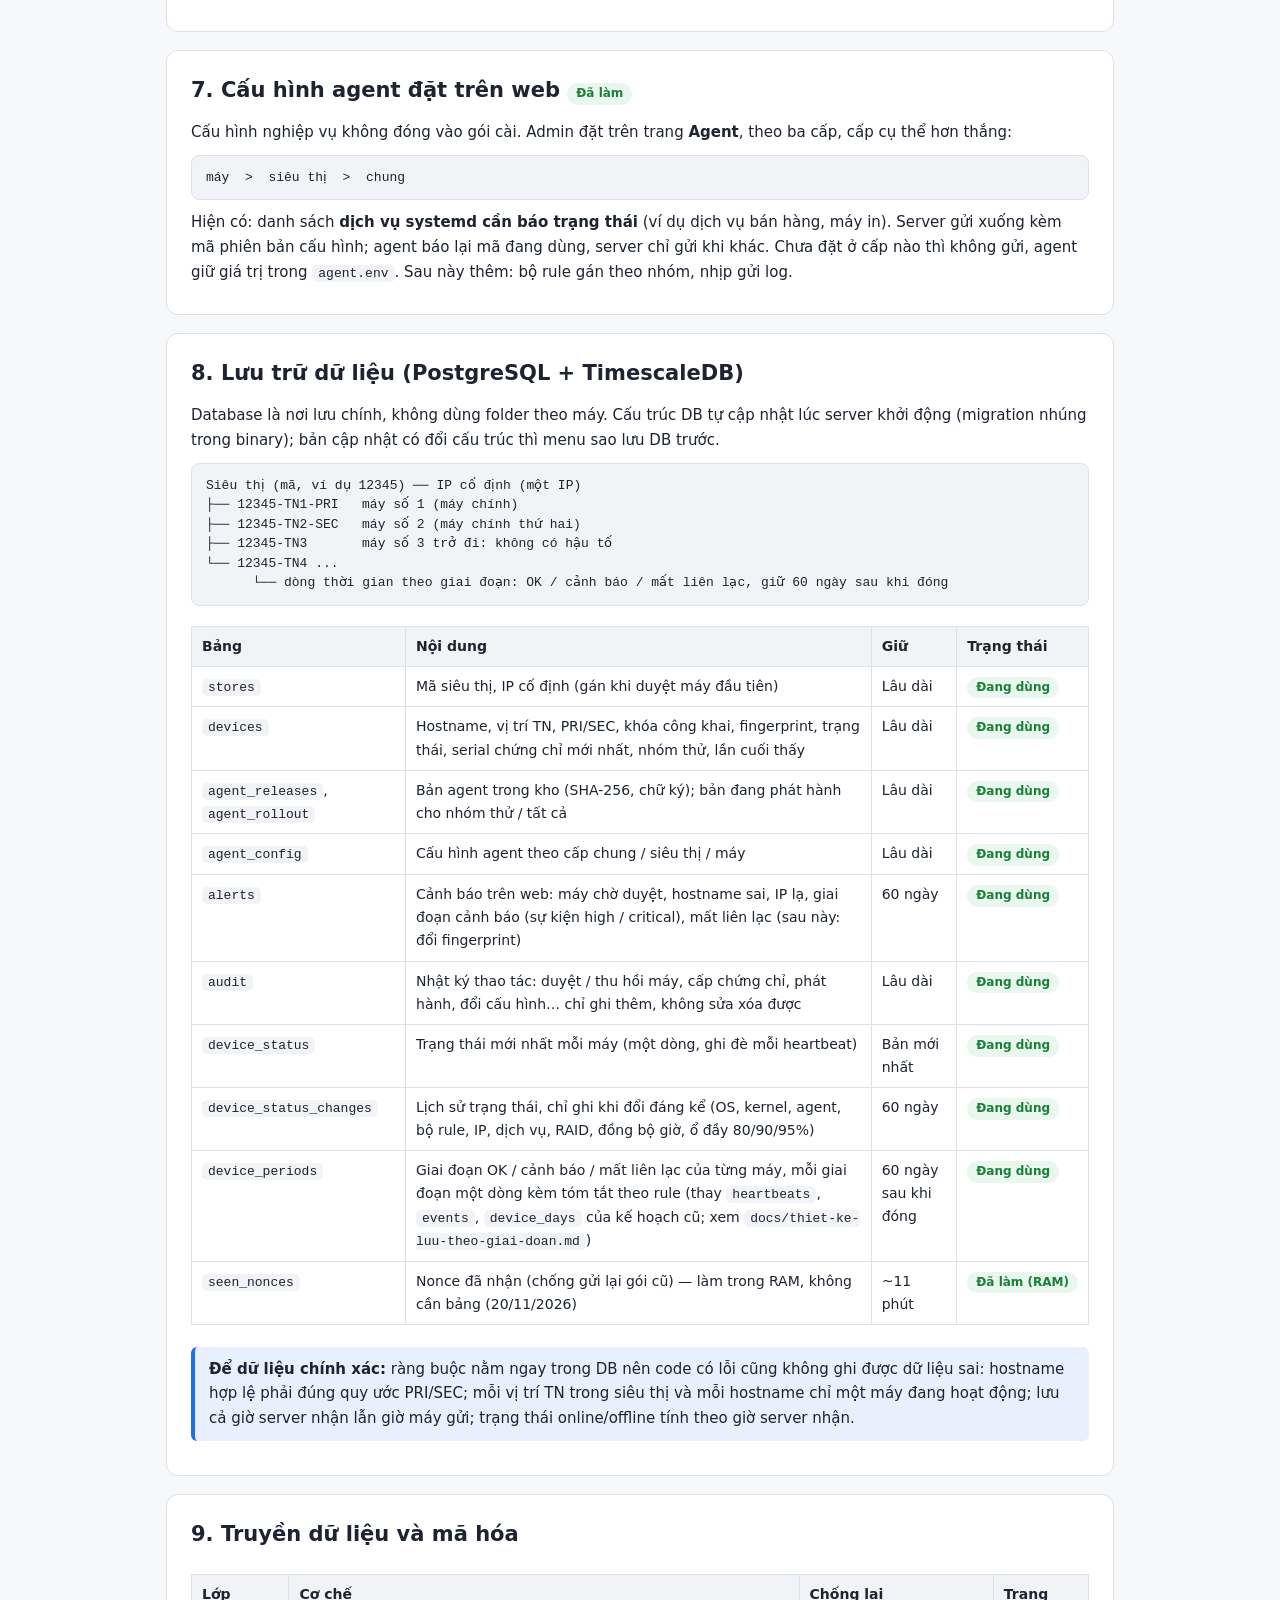
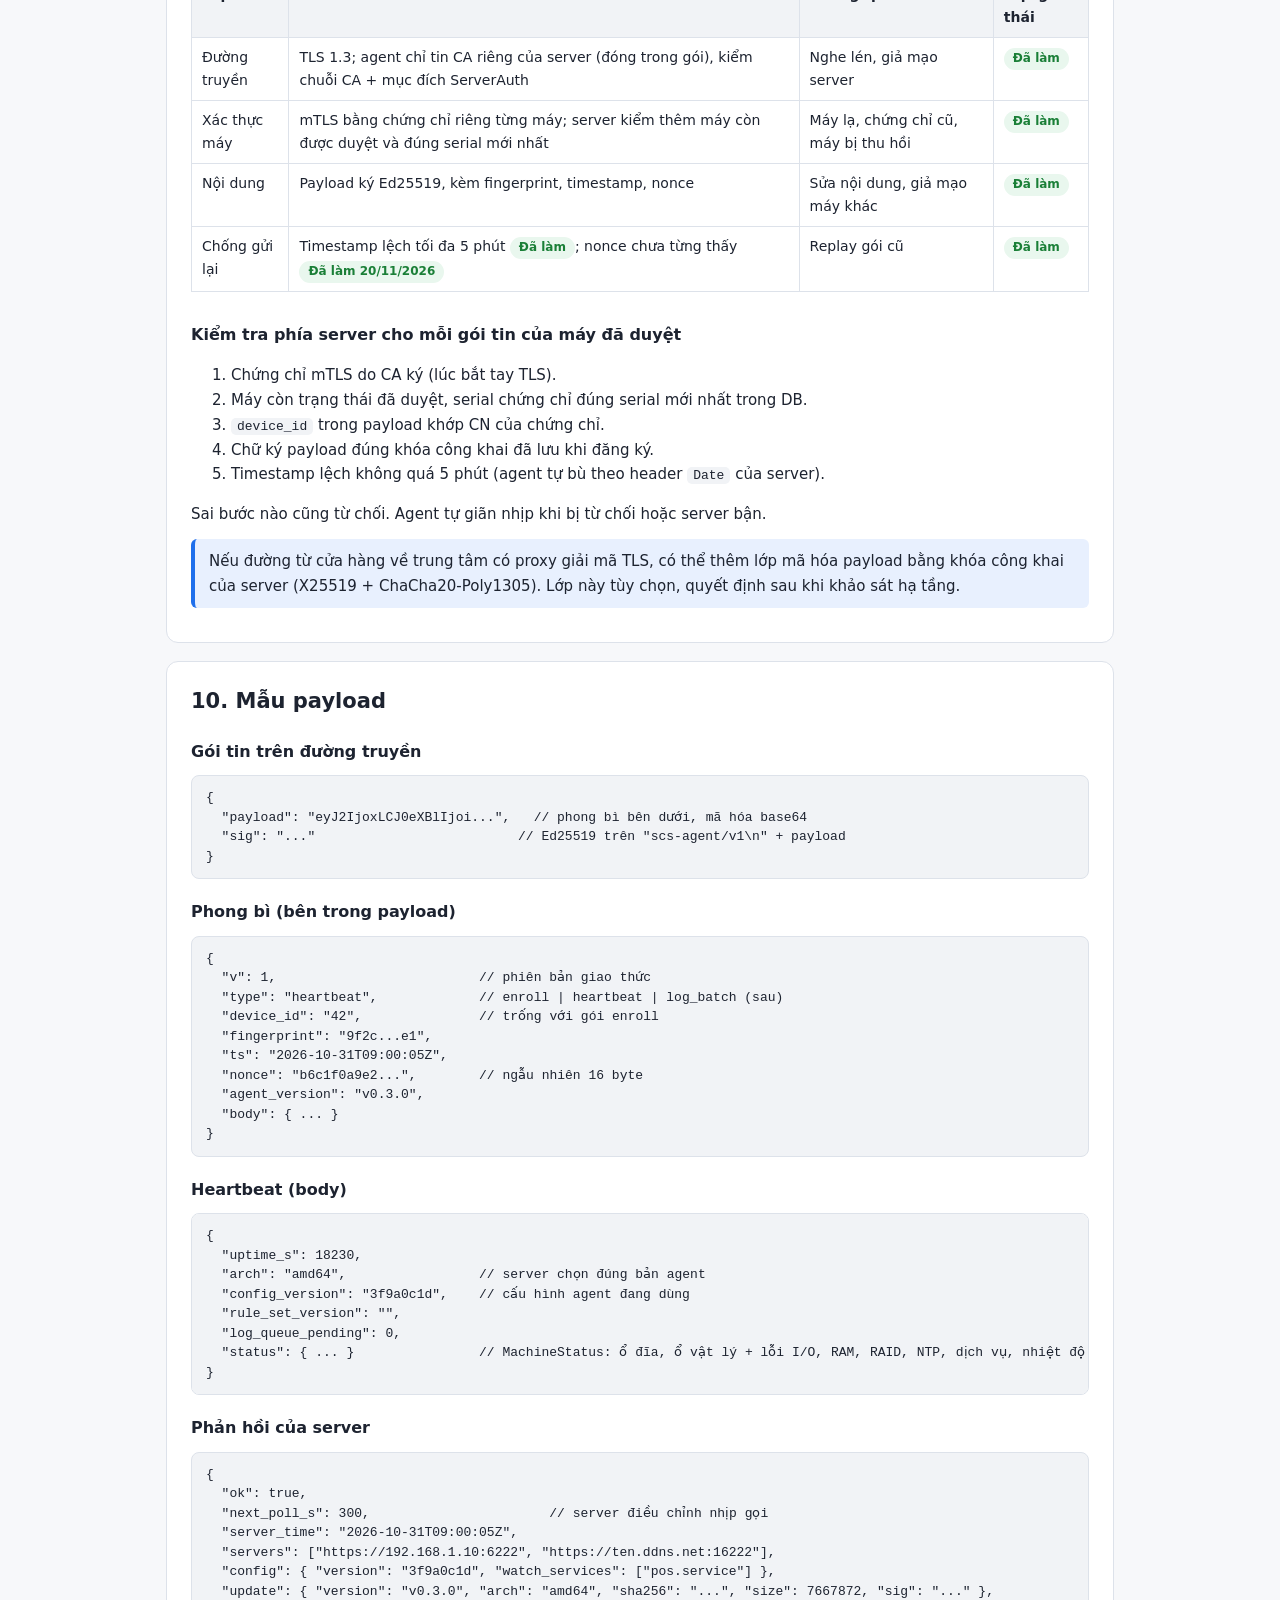
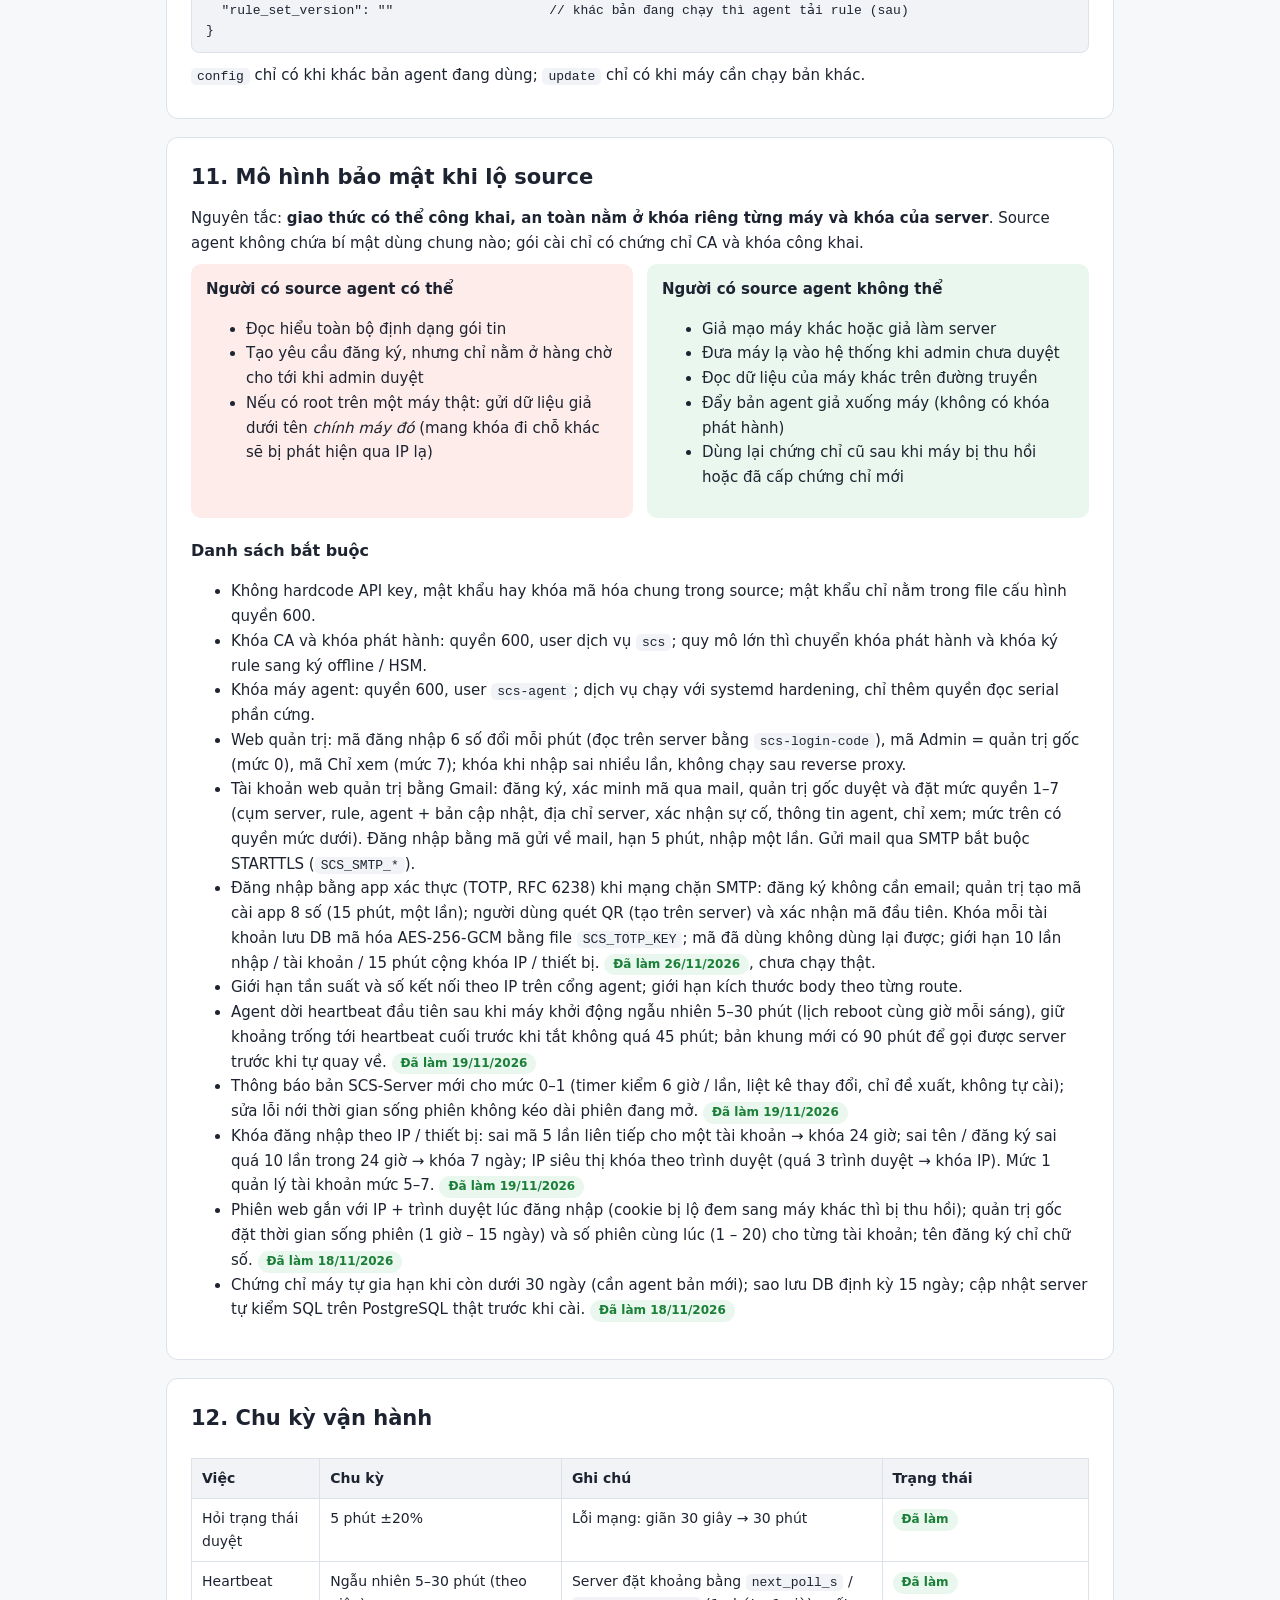
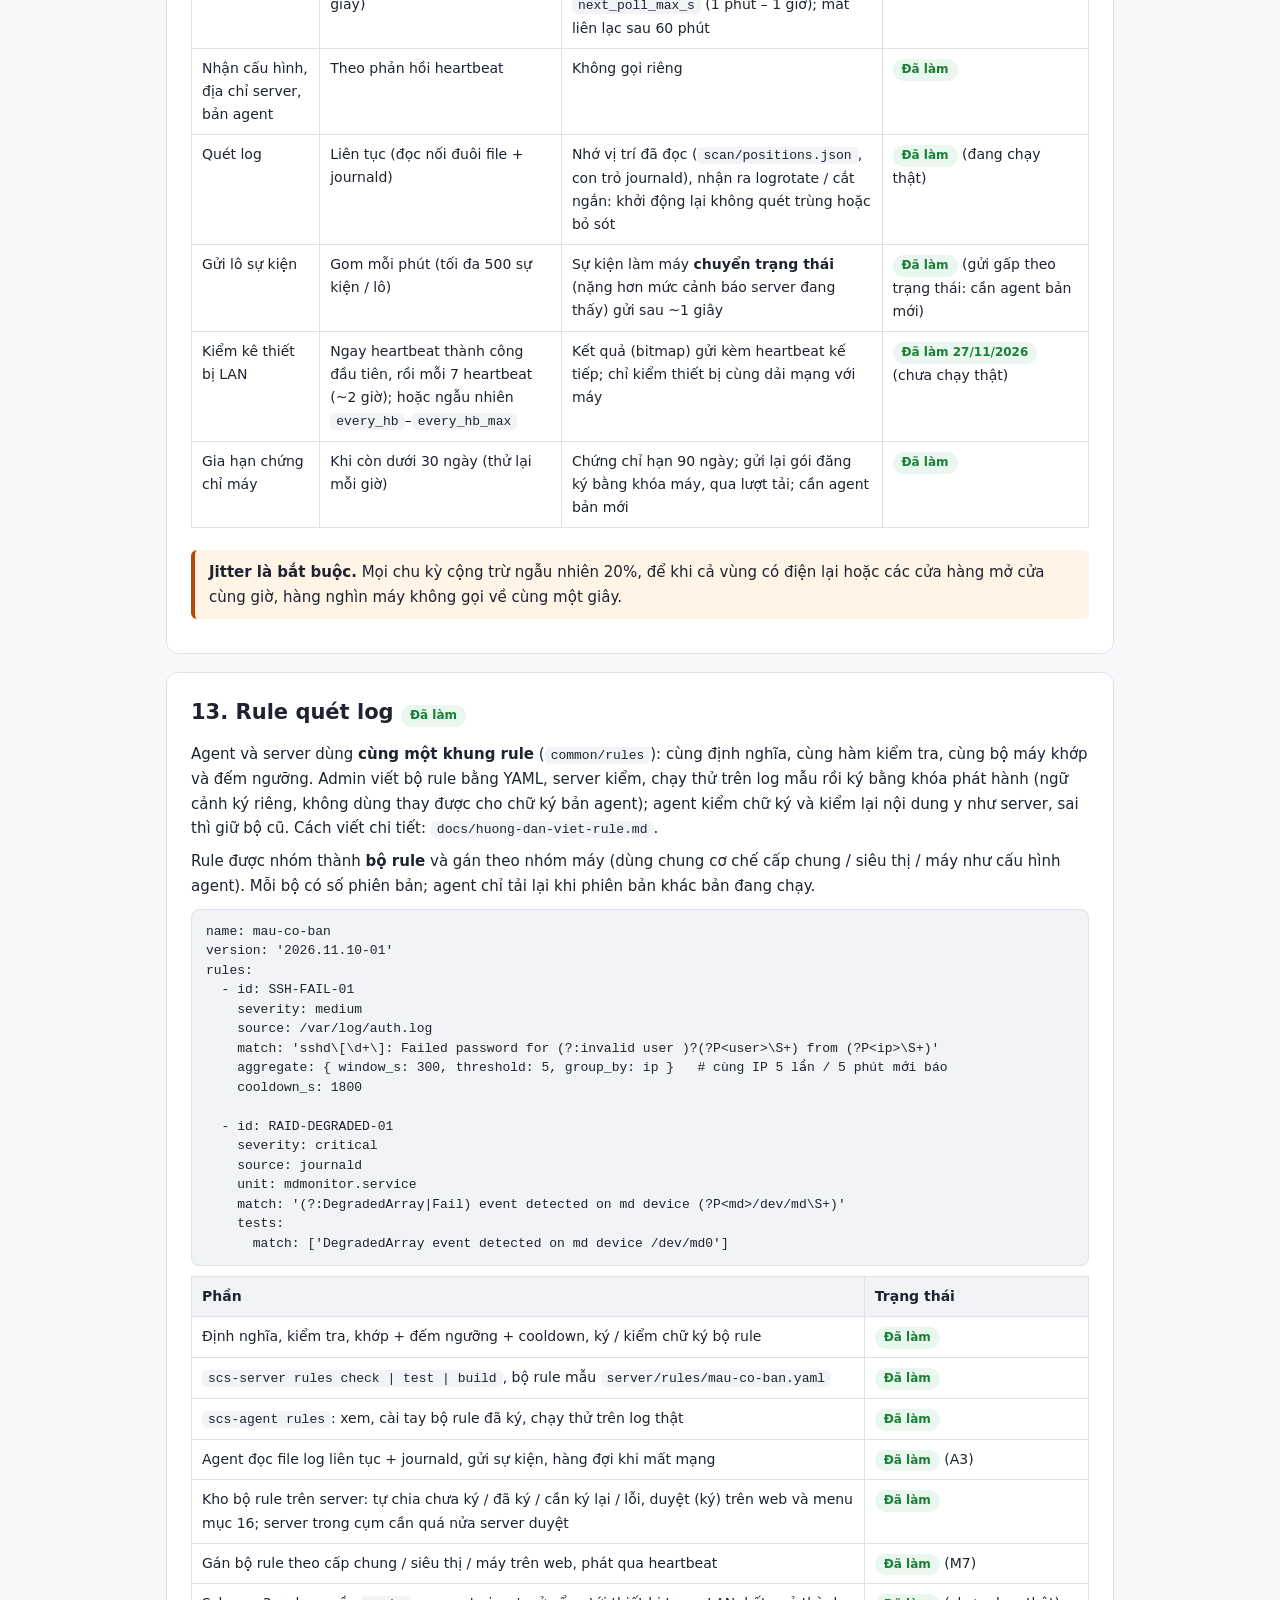
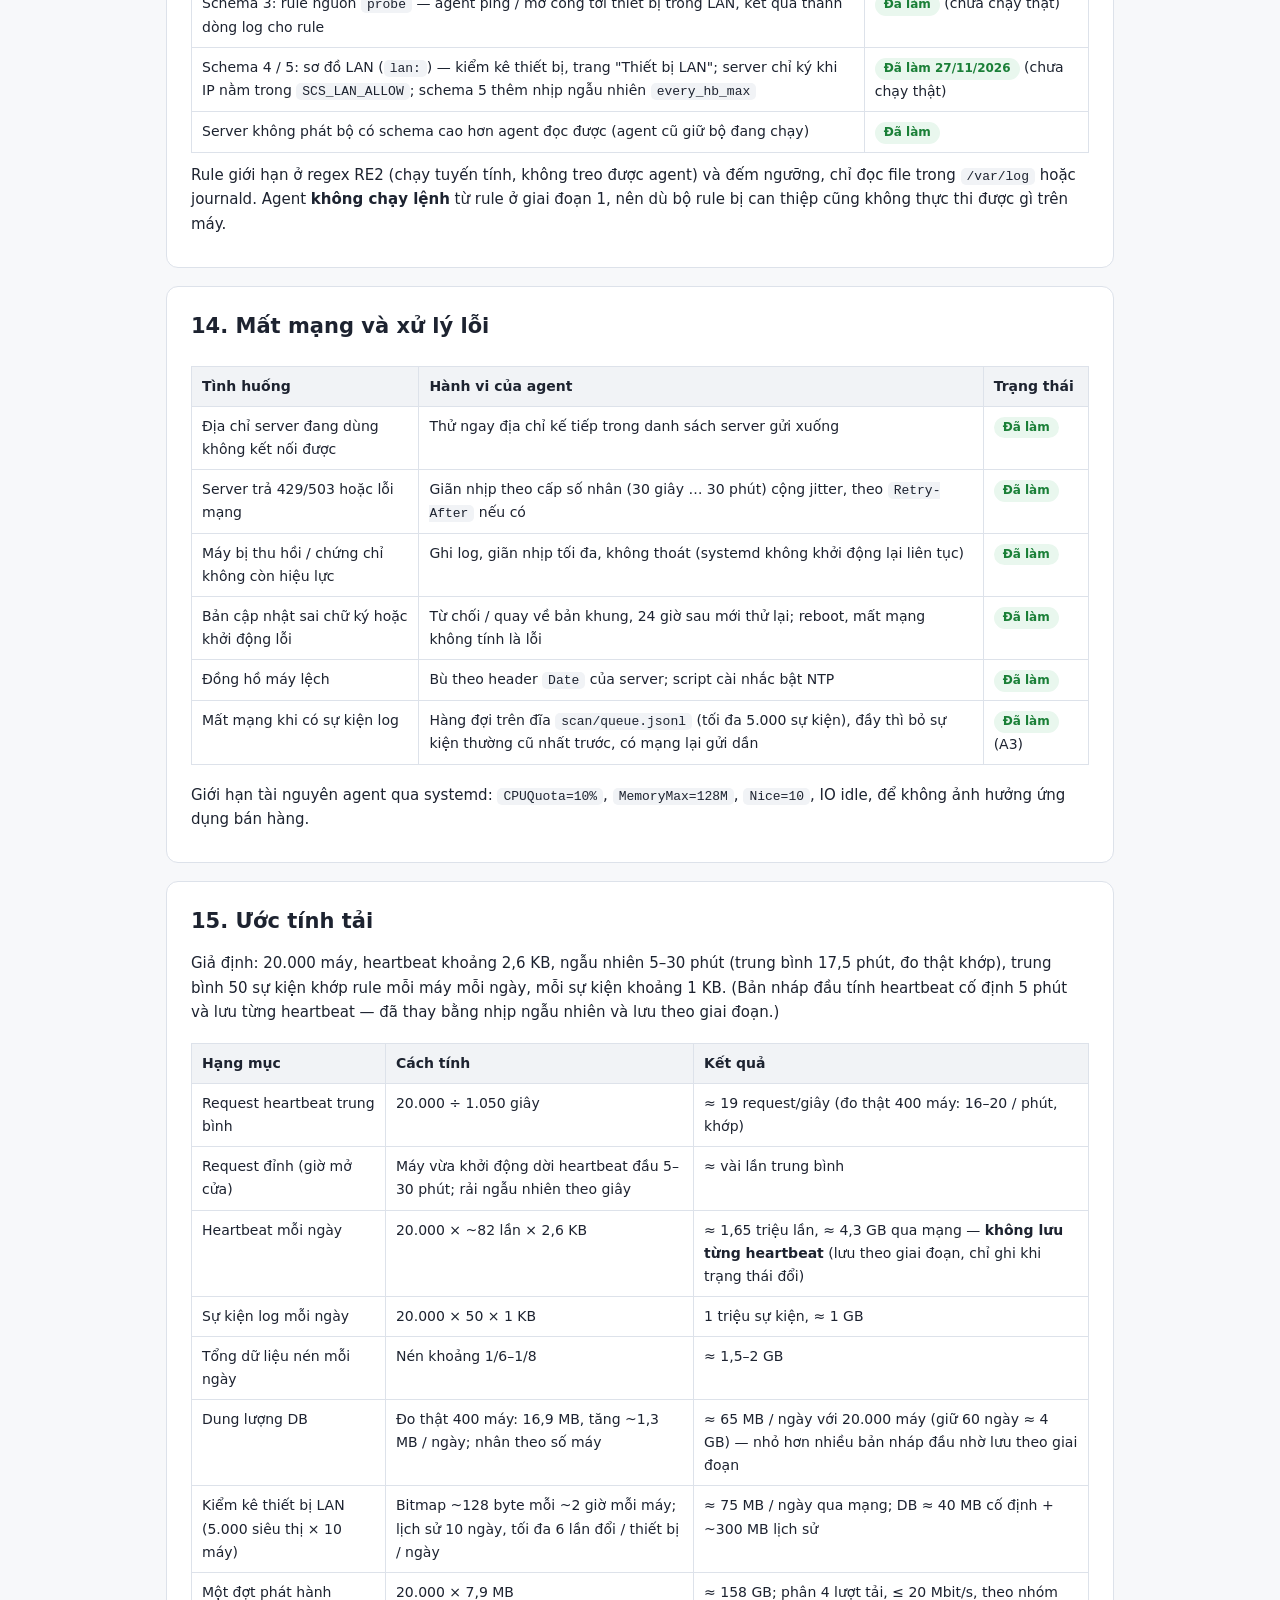
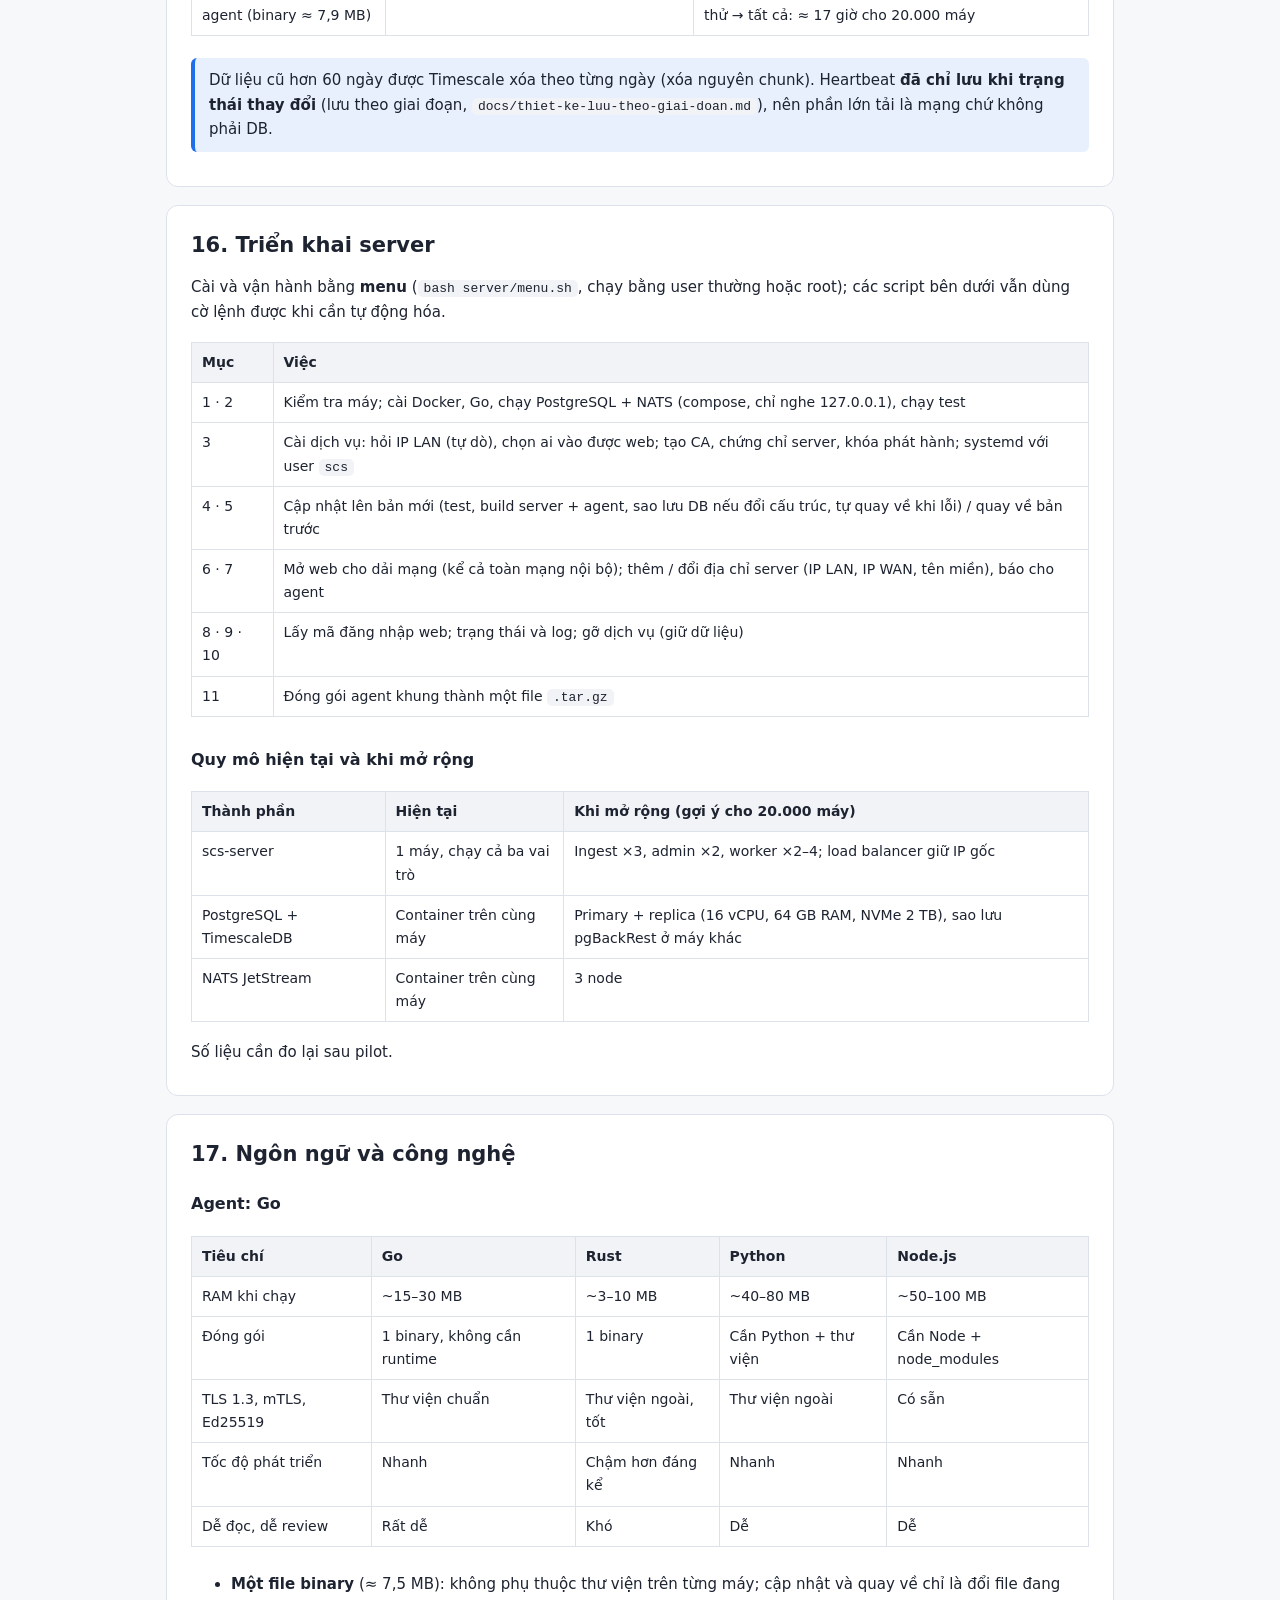
==== commit 31a170bf: "docs: kế hoạch giai đoạn 1 cập nhật theo hiện trạng 27/11/2026 - Mục 12, 14: quét log liên tục, gửi " ====
--- a/docs/ke-hoach-giai-doan-1.html
+++ b/docs/ke-hoach-giai-doan-1.html
@@ -81,7 +81,7 @@
   <span class="badge">Giai đoạn 1 · Giám sát</span>
   <h1>SCS-System (Spider Control Scanning): giám sát máy Ubuntu tại nhiều điểm bán</h1>
   <p>Thiết kế và hiện trạng của giai đoạn 1: đăng ký và duyệt máy, truyền dữ liệu mã hóa, agent khung tự cập nhật từ server, cấu hình đặt trên web, quét log theo rule, ước tính tải.</p>
-  <p>Các con số tính tải dùng <strong>quy mô tham chiếu 20.000 máy</strong>; thay bằng quy mô thực tế khi triển khai. Cập nhật theo code ngày 31/10/2026 (bản nháp đầu: 27/10/2026); mục 5, 6, 12 cập nhật 18/11/2026.</p>
+  <p>Các con số tính tải dùng <strong>quy mô tham chiếu 20.000 máy</strong>; thay bằng quy mô thực tế khi triển khai. Cập nhật theo code ngày 31/10/2026 (bản nháp đầu: 27/10/2026); mục 5, 6 cập nhật 18/11/2026; mục 12, 13, 14, 15, 19 cập nhật 27/11/2026.</p>
   <p>Nhãn trạng thái: <span class="st st-done">Đã làm</span> <span class="st st-part">Làm một phần</span> <span class="st st-todo">Chưa làm</span></p>
 </header>
 
@@ -408,15 +408,16 @@
     <tr><td>Hỏi trạng thái duyệt</td><td>5 phút ±20%</td><td>Lỗi mạng: giãn 30 giây → 30 phút</td><td><span class="st st-done">Đã làm</span></td></tr>
     <tr><td>Heartbeat</td><td>Ngẫu nhiên 5–30 phút (theo giây)</td><td>Server đặt khoảng bằng <code>next_poll_s</code> / <code>next_poll_max_s</code> (1 phút – 1 giờ); mất liên lạc sau 60 phút</td><td><span class="st st-done">Đã làm</span></td></tr>
     <tr><td>Nhận cấu hình, địa chỉ server, bản agent</td><td>Theo phản hồi heartbeat</td><td>Không gọi riêng</td><td><span class="st st-done">Đã làm</span></td></tr>
-    <tr><td>Quét log</td><td>Liên tục (đọc nối đuôi)</td><td>Lưu vị trí đã đọc để khởi động lại không quét trùng hoặc bỏ sót</td><td><span class="st st-todo">Chưa làm</span></td></tr>
-    <tr><td>Gửi lô sự kiện</td><td>2 phút hoặc đủ 200 sự kiện</td><td>Mức <code>critical</code> gửi ngay</td><td><span class="st st-todo">Chưa làm</span></td></tr>
+    <tr><td>Quét log</td><td>Liên tục (đọc nối đuôi file + journald)</td><td>Nhớ vị trí đã đọc (<code>scan/positions.json</code>, con trỏ journald), nhận ra logrotate / cắt ngắn: khởi động lại không quét trùng hoặc bỏ sót</td><td><span class="st st-done">Đã làm</span> (đang chạy thật)</td></tr>
+    <tr><td>Gửi lô sự kiện</td><td>Gom mỗi phút (tối đa 500 sự kiện / lô)</td><td>Sự kiện làm máy <strong>chuyển trạng thái</strong> (nặng hơn mức cảnh báo server đang thấy) gửi sau ~1 giây</td><td><span class="st st-done">Đã làm</span> (gửi gấp theo trạng thái: cần agent bản mới)</td></tr>
+    <tr><td>Kiểm kê thiết bị LAN</td><td>Ngay heartbeat thành công đầu tiên, rồi mỗi 7 heartbeat (~2 giờ); hoặc ngẫu nhiên <code>every_hb</code>–<code>every_hb_max</code></td><td>Kết quả (bitmap) gửi kèm heartbeat kế tiếp; chỉ kiểm thiết bị cùng dải mạng với máy</td><td><span class="st st-done">Đã làm 27/11/2026</span> (chưa chạy thật)</td></tr>
     <tr><td>Gia hạn chứng chỉ máy</td><td>Khi còn dưới 30 ngày (thử lại mỗi giờ)</td><td>Chứng chỉ hạn 90 ngày; gửi lại gói đăng ký bằng khóa máy, qua lượt tải; cần agent bản mới</td><td><span class="st st-done">Đã làm</span></td></tr>
   </table></div>
   <div class="warn"><strong>Jitter là bắt buộc.</strong> Mọi chu kỳ cộng trừ ngẫu nhiên 20%, để khi cả vùng có điện lại hoặc các cửa hàng mở cửa cùng giờ, hàng nghìn máy không gọi về cùng một giây.</div>
 </section>
 
 <section id="rule">
-  <h2>13. Rule quét log <span class="st st-part">Một phần</span></h2>
+  <h2>13. Rule quét log <span class="st st-done">Đã làm</span></h2>
   <p>Agent và server dùng <strong>cùng một khung rule</strong> (<code>common/rules</code>): cùng định nghĩa, cùng hàm kiểm tra, cùng bộ máy khớp và đếm ngưỡng. Admin viết bộ rule bằng YAML, server kiểm, chạy thử trên log mẫu rồi ký bằng khóa phát hành (ngữ cảnh ký riêng, không dùng thay được cho chữ ký bản agent); agent kiểm chữ ký và kiểm lại nội dung y như server, sai thì giữ bộ cũ. Cách viết chi tiết: <code>docs/huong-dan-viet-rule.md</code>.</p>
   <p>Rule được nhóm thành <strong>bộ rule</strong> và gán theo nhóm máy (dùng chung cơ chế cấp chung / siêu thị / máy như cấu hình agent). Mỗi bộ có số phiên bản; agent chỉ tải lại khi phiên bản khác bản đang chạy.</p>
   <pre><code>name: mau-co-ban
@@ -444,6 +445,9 @@
     <tr><td>Agent đọc file log liên tục + journald, gửi sự kiện, hàng đợi khi mất mạng</td><td><span class="st st-done">Đã làm</span> (A3)</td></tr>
     <tr><td>Kho bộ rule trên server: tự chia chưa ký / đã ký / cần ký lại / lỗi, duyệt (ký) trên web và menu mục 16; server trong cụm cần quá nửa server duyệt</td><td><span class="st st-done">Đã làm</span></td></tr>
     <tr><td>Gán bộ rule theo cấp chung / siêu thị / máy trên web, phát qua heartbeat</td><td><span class="st st-done">Đã làm</span> (M7)</td></tr>
+    <tr><td>Schema 3: rule nguồn <code>probe</code> — agent ping / mở cổng tới thiết bị trong LAN, kết quả thành dòng log cho rule</td><td><span class="st st-done">Đã làm</span> (chưa chạy thật)</td></tr>
+    <tr><td>Schema 4 / 5: sơ đồ LAN (<code>lan:</code>) — kiểm kê thiết bị, trang "Thiết bị LAN"; server chỉ ký khi IP nằm trong <code>SCS_LAN_ALLOW</code>; schema 5 thêm nhịp ngẫu nhiên <code>every_hb_max</code></td><td><span class="st st-done">Đã làm 27/11/2026</span> (chưa chạy thật)</td></tr>
+    <tr><td>Server không phát bộ có schema cao hơn agent đọc được (agent cũ giữ bộ đang chạy)</td><td><span class="st st-done">Đã làm</span></td></tr>
   </table>
   <p>Rule giới hạn ở regex RE2 (chạy tuyến tính, không treo được agent) và đếm ngưỡng, chỉ đọc file trong <code>/var/log</code> hoặc journald. Agent <strong>không chạy lệnh</strong> từ rule ở giai đoạn 1, nên dù bộ rule bị can thiệp cũng không thực thi được gì trên máy.</p>
 </section>
@@ -457,25 +461,26 @@
     <tr><td>Máy bị thu hồi / chứng chỉ không còn hiệu lực</td><td>Ghi log, giãn nhịp tối đa, không thoát (systemd không khởi động lại liên tục)</td><td><span class="st st-done">Đã làm</span></td></tr>
     <tr><td>Bản cập nhật sai chữ ký hoặc khởi động lỗi</td><td>Từ chối / quay về bản khung, 24 giờ sau mới thử lại; reboot, mất mạng không tính là lỗi</td><td><span class="st st-done">Đã làm</span></td></tr>
     <tr><td>Đồng hồ máy lệch</td><td>Bù theo header <code>Date</code> của server; script cài nhắc bật NTP</td><td><span class="st st-done">Đã làm</span></td></tr>
-    <tr><td>Mất mạng khi có sự kiện log</td><td>Hàng đợi cục bộ (giới hạn 50 MB), đầy thì bỏ mức thấp trước, có mạng lại gửi dần</td><td><span class="st st-todo">Chưa làm</span></td></tr>
+    <tr><td>Mất mạng khi có sự kiện log</td><td>Hàng đợi trên đĩa <code>scan/queue.jsonl</code> (tối đa 5.000 sự kiện), đầy thì bỏ sự kiện thường cũ nhất trước, có mạng lại gửi dần</td><td><span class="st st-done">Đã làm</span> (A3)</td></tr>
   </table></div>
   <p>Giới hạn tài nguyên agent qua systemd: <code>CPUQuota=10%</code>, <code>MemoryMax=128M</code>, <code>Nice=10</code>, IO idle, để không ảnh hưởng ứng dụng bán hàng.</p>
 </section>
 
 <section id="tai">
   <h2>15. Ước tính tải</h2>
-  <p>Giả định: 20.000 máy, heartbeat 2 KB mỗi 5 phút, trung bình 50 sự kiện khớp rule mỗi máy mỗi ngày, mỗi sự kiện khoảng 1 KB.</p>
+  <p>Giả định: 20.000 máy, heartbeat khoảng 2,6 KB, ngẫu nhiên 5–30 phút (trung bình 17,5 phút, đo thật khớp), trung bình 50 sự kiện khớp rule mỗi máy mỗi ngày, mỗi sự kiện khoảng 1 KB. (Bản nháp đầu tính heartbeat cố định 5 phút và lưu từng heartbeat — đã thay bằng nhịp ngẫu nhiên và lưu theo giai đoạn.)</p>
   <div class="tbl"><table>
     <tr><th>Hạng mục</th><th>Cách tính</th><th>Kết quả</th></tr>
-    <tr><td>Request heartbeat trung bình</td><td>20.000 ÷ 300 giây</td><td>≈ 67 request/giây</td></tr>
-    <tr><td>Request đỉnh (giờ mở cửa, có jitter)</td><td>Ước tính gấp 5–10 lần trung bình</td><td>≈ 350–700 request/giây</td></tr>
-    <tr><td>Heartbeat mỗi ngày</td><td>20.000 × 288 lần × 2 KB</td><td>5,76 triệu bản ghi, ≈ 11,5 GB thô</td></tr>
+    <tr><td>Request heartbeat trung bình</td><td>20.000 ÷ 1.050 giây</td><td>≈ 19 request/giây (đo thật 400 máy: 16–20 / phút, khớp)</td></tr>
+    <tr><td>Request đỉnh (giờ mở cửa)</td><td>Máy vừa khởi động dời heartbeat đầu 5–30 phút; rải ngẫu nhiên theo giây</td><td>≈ vài lần trung bình</td></tr>
+    <tr><td>Heartbeat mỗi ngày</td><td>20.000 × ~82 lần × 2,6 KB</td><td>≈ 1,65 triệu lần, ≈ 4,3 GB qua mạng — <strong>không lưu từng heartbeat</strong> (lưu theo giai đoạn, chỉ ghi khi trạng thái đổi)</td></tr>
     <tr><td>Sự kiện log mỗi ngày</td><td>20.000 × 50 × 1 KB</td><td>1 triệu sự kiện, ≈ 1 GB</td></tr>
     <tr><td>Tổng dữ liệu nén mỗi ngày</td><td>Nén khoảng 1/6–1/8</td><td>≈ 1,5–2 GB</td></tr>
-    <tr><td>Số dòng trong DB (giữ 60 ngày)</td><td>(5,76 triệu + 1 triệu) × 60 ngày</td><td>≈ 400 triệu dòng, nén theo máy sau 2 ngày</td></tr>
-    <tr><td>Một đợt phát hành agent (binary ≈ 7,5 MB)</td><td>20.000 × 7,5 MB</td><td>≈ 150 GB, rải theo nhóm thử → tất cả và theo nhịp heartbeat</td></tr>
-  </table></div>
-  <div class="note">Dữ liệu cũ hơn 60 ngày được Timescale xóa theo từng ngày (xóa nguyên chunk). Heartbeat chiếm phần lớn dung lượng; nếu cần tiết kiệm, chỉ lưu heartbeat khi trạng thái thay đổi.</div>
+    <tr><td>Dung lượng DB</td><td>Đo thật 400 máy: 16,9 MB, tăng ~1,3 MB / ngày; nhân theo số máy</td><td>≈ 65 MB / ngày với 20.000 máy (giữ 60 ngày ≈ 4 GB) — nhỏ hơn nhiều bản nháp đầu nhờ lưu theo giai đoạn</td></tr>
+    <tr><td>Kiểm kê thiết bị LAN (5.000 siêu thị × 10 máy)</td><td>Bitmap ~128 byte mỗi ~2 giờ mỗi máy; lịch sử 10 ngày, tối đa 6 lần đổi / thiết bị / ngày</td><td>≈ 75 MB / ngày qua mạng; DB ≈ 40 MB cố định + ~300 MB lịch sử</td></tr>
+    <tr><td>Một đợt phát hành agent (binary ≈ 7,9 MB)</td><td>20.000 × 7,9 MB</td><td>≈ 158 GB; phân 4 lượt tải, ≤ 20 Mbit/s, theo nhóm thử → tất cả: ≈ 17 giờ cho 20.000 máy</td></tr>
+  </table></div>
+  <div class="note">Dữ liệu cũ hơn 60 ngày được Timescale xóa theo từng ngày (xóa nguyên chunk). Heartbeat <strong>đã chỉ lưu khi trạng thái thay đổi</strong> (lưu theo giai đoạn, <code>docs/thiet-ke-luu-theo-giai-doan.md</code>), nên phần lớn tải là mạng chứ không phải DB.</div>
 </section>
 
 <section id="trien-khai">
@@ -560,10 +565,10 @@
     <tr><td>M2 · M3</td><td>CA nội bộ, đăng ký, duyệt / từ chối / thu hồi máy, cấp chứng chỉ</td><td><span class="st st-done">Đã làm</span> (gia hạn chứng chỉ: đã làm 18/11/2026)</td></tr>
     <tr><td>M4</td><td>Heartbeat (xác thực, lần cuối thấy, gửi cấu hình / bản agent / địa chỉ), lưu trạng thái máy theo giai đoạn, nhận lô sự kiện <code>POST /v1/logs</code></td><td><span class="st st-done">Đã làm</span> (đang chạy thật trên PostgreSQL + TimescaleDB)</td></tr>
     <tr><td>M5</td><td>Worker kiểm mỗi phút: mất liên lạc, tự đóng cảnh báo high <span class="st st-done">Đã làm</span>; cảnh báo đổi fingerprint, hàng đợi NATS <span class="st st-todo">Chưa làm</span></td><td><span class="st st-part">Một phần</span></td></tr>
-    <tr><td>M6</td><td>Web quản trị: tổng quan, máy, cảnh báo, chờ duyệt, hệ thống, agent (phát hành + cấu hình), rule quét log, địa chỉ server, cụm, dòng thời gian từng máy, "Đã xử lý" sự cố, trang Máy gom theo mã siêu thị (viền đỏ / vàng / xanh), khung Server chỉ xem ở Tổng quan (mạng, CPU, RAM, ổ đĩa, heartbeat / phút), tài khoản Gmail / app xác thực 8 mức quyền, cảnh báo hiện lý do sự cố, thông tin siêu thị (form + nạp file .xlsx / .csv có ghép cột, ghi đè), báo cáo server (lịch sử mỗi phút, biểu đồ, xuất Excel / CSV, in PDF) <span class="st st-done">Đã làm</span>; chi tiết trạng thái máy theo thời gian <span class="st st-todo">Chưa làm</span></td><td><span class="st st-part">Một phần</span></td></tr>
+    <tr><td>M6</td><td>Web quản trị: tổng quan, máy, cảnh báo, chờ duyệt, hệ thống, agent (phát hành + cấu hình), rule quét log, địa chỉ server, cụm, dòng thời gian từng máy, "Đã xử lý" sự cố, trang Máy gom theo mã siêu thị (viền đỏ / vàng / xanh), khung Server chỉ xem ở Tổng quan (mạng, CPU, RAM, ổ đĩa, heartbeat / phút), tài khoản Gmail / app xác thực 8 mức quyền, cảnh báo hiện lý do sự cố, thông tin siêu thị (form + nạp file .xlsx / .csv có ghép cột, ghi đè), báo cáo server (lịch sử mỗi phút, biểu đồ, xuất Excel / CSV, in PDF), báo cáo sự cố, Sức khỏe máy, Thiết bị LAN (chấm màu, đối chiếu máy thu ngân với máy có agent), tự cập nhật theo luồng thông báo <span class="st st-done">Đã làm</span>; chi tiết trạng thái máy theo thời gian <span class="st st-todo">Chưa làm</span></td><td><span class="st st-part">Một phần</span></td></tr>
     <tr><td>M7</td><td>Phát hành bản agent theo nhóm <span class="st st-done">Đã làm</span>; khung rule + kho rule, duyệt và ký trên web, gán và phát bộ rule qua heartbeat <span class="st st-done">Đã làm</span></td><td><span class="st st-done">Đã làm</span> (đang chạy thật)</td></tr>
     <tr><td>A0 · A1</td><td>Agent: cấu hình, khóa máy, nhận dạng máy, đăng ký và chờ duyệt</td><td><span class="st st-done">Đã làm</span></td></tr>
-    <tr><td>A2</td><td>Heartbeat, nhiều địa chỉ server, cấu hình từ server; gửi trạng thái máy (ổ vật lý, lỗi I/O, chỉ đọc, inode, nhiệt độ), server liệt kê ghi nhận sức khỏe để tham khảo (không chấm mức, tách khỏi cảnh báo) <span class="st st-done">Đã làm 19/11/2026</span>; đọc SMART <span class="st st-todo">Chưa làm</span></td><td><span class="st st-done">Đã làm</span> (chưa chạy thật)</td></tr>
+    <tr><td>A2</td><td>Heartbeat, nhiều địa chỉ server, cấu hình từ server; gửi trạng thái máy (ổ vật lý, lỗi I/O, chỉ đọc, inode, nhiệt độ), server liệt kê ghi nhận sức khỏe để tham khảo (không chấm mức, tách khỏi cảnh báo) <span class="st st-done">Đã làm 19/11/2026</span>; đọc SMART (tác vụ root riêng) <span class="st st-done">Đã làm</span>; kiểm kê thiết bị LAN <span class="st st-done">Đã làm 27/11/2026</span></td><td><span class="st st-done">Đã làm</span> (chưa chạy thật — cần phát hành agent mới)</td></tr>
     <tr><td>A3</td><td>Quét log theo rule liên tục (file + journald), hàng đợi trên đĩa khi mất mạng, gửi sự kiện; tự tải bộ rule server gán</td><td><span class="st st-done">Đã làm</span> (đang chạy thật)</td></tr>
     <tr><td>A6</td><td>Agent khung tự cập nhật, kiểm chữ ký, tự quay về; thay cả bản khung từ server (tác vụ root, tự quay về khi lỗi)</td><td><span class="st st-done">Đã làm</span></td></tr>
     <tr><td>Triển khai</td><td>Menu cài / cập nhật server, gói cài agent một file; server chạy thử trên Ubuntu trong mạng nội bộ</td><td><span class="st st-done">Đã làm</span></td></tr>
@@ -575,6 +580,10 @@
   <p>Từ 2026-11-12 ưu tiên làm cụm (C1 trở đi) trước các mốc còn lại của bản một server (A3, M4, M5, M7). Phần nhận dữ liệu của từng server không đổi nên các mốc đó dùng lại được trong cụm.</p>
   <p>Sau phần phát triển: kiểm thử bảo mật (giả mạo máy, replay, bản cập nhật giả), pilot 100–200 máy ở 20–30 cửa hàng (tiêu chí: heartbeat thành công trên 99%, agent dùng dưới 5% CPU), rồi mở rộng theo vùng.</p>
   <p><strong>Kết quả chạy thật (19/11/2026, khoảng 150 máy):</strong> 5–15 heartbeat / phút, CPU máy server 1–5%, RAM scs-server 25–35 MB, DB 13 MB; phân lượt tải đúng 4 lượt, ≤ 20 Mbit/s.</p>
+  <p><strong>Mức hoàn thiện giai đoạn 1 (ước lượng 27/11/2026, theo khối việc còn lại — không phải số đo):</strong> khoảng <strong>80%</strong> nếu tính cả
+  cụm nhiều server, khoảng <strong>87%</strong> cho bản một server (18/11: ~72%). Còn chính: phát hành agent mới cho mọi máy (SMART, sức khỏe, kiểm
+  thiết bị, kiểm kê LAN, gửi gấp theo trạng thái), diễn tập khôi phục DB, phân trang phía server (trước ~1.000 máy), cảnh báo đổi fingerprint, cụm C2
+  phần hai và C4–C6.</p>
   <p><strong>Kết quả chạy thật (20/11/2026, khoảng 400 máy):</strong> 16–20 heartbeat / phút (~25.800 / ngày), CPU máy server trung bình 3% (đỉnh 37,7%), RAM scs-server 37–42 MB, DB 16,9 MB (tăng ~1,3 MB / ngày), gửi trung bình 0,74 Mbit/s. Đã chạy thật: gia hạn chứng chỉ máy 90 ngày, duyệt và thay thế máy cũ, khóa đăng nhập theo IP / thiết bị (đúng thiết kế).</p>
 </section>
 
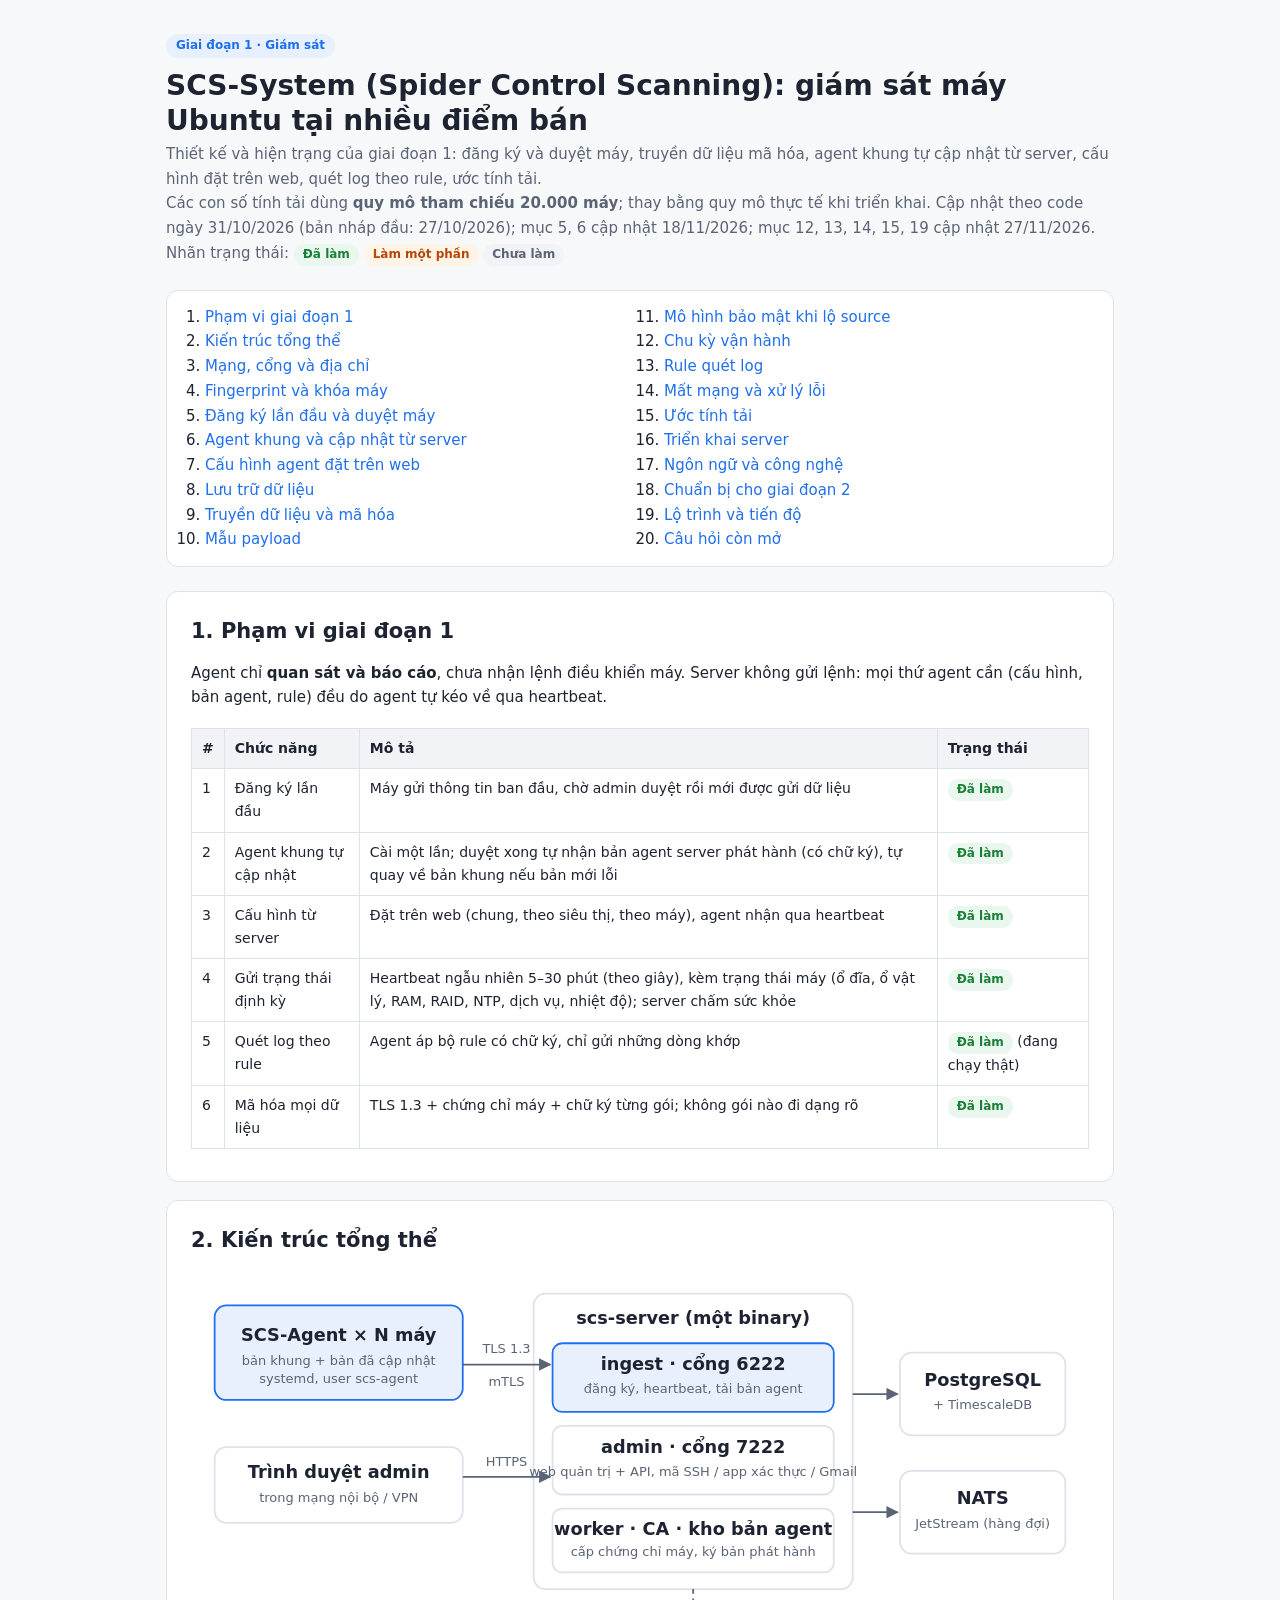
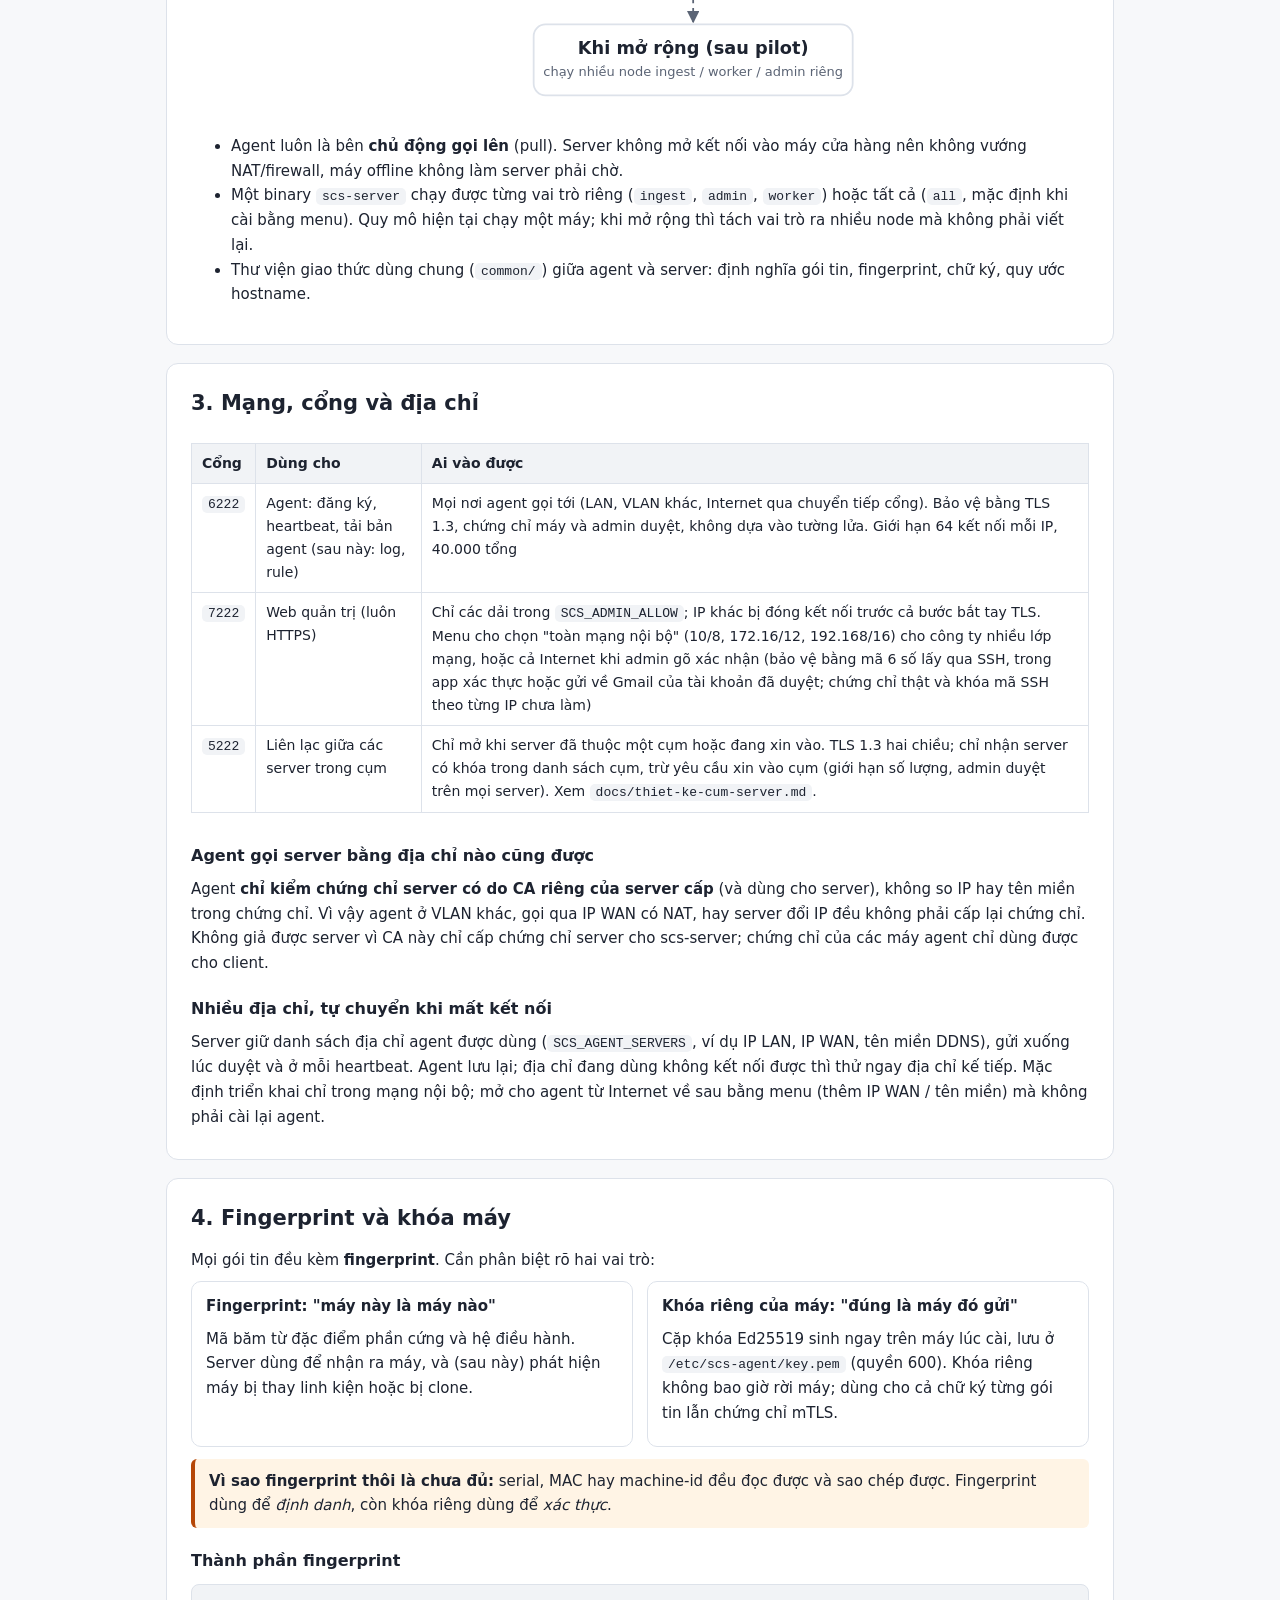
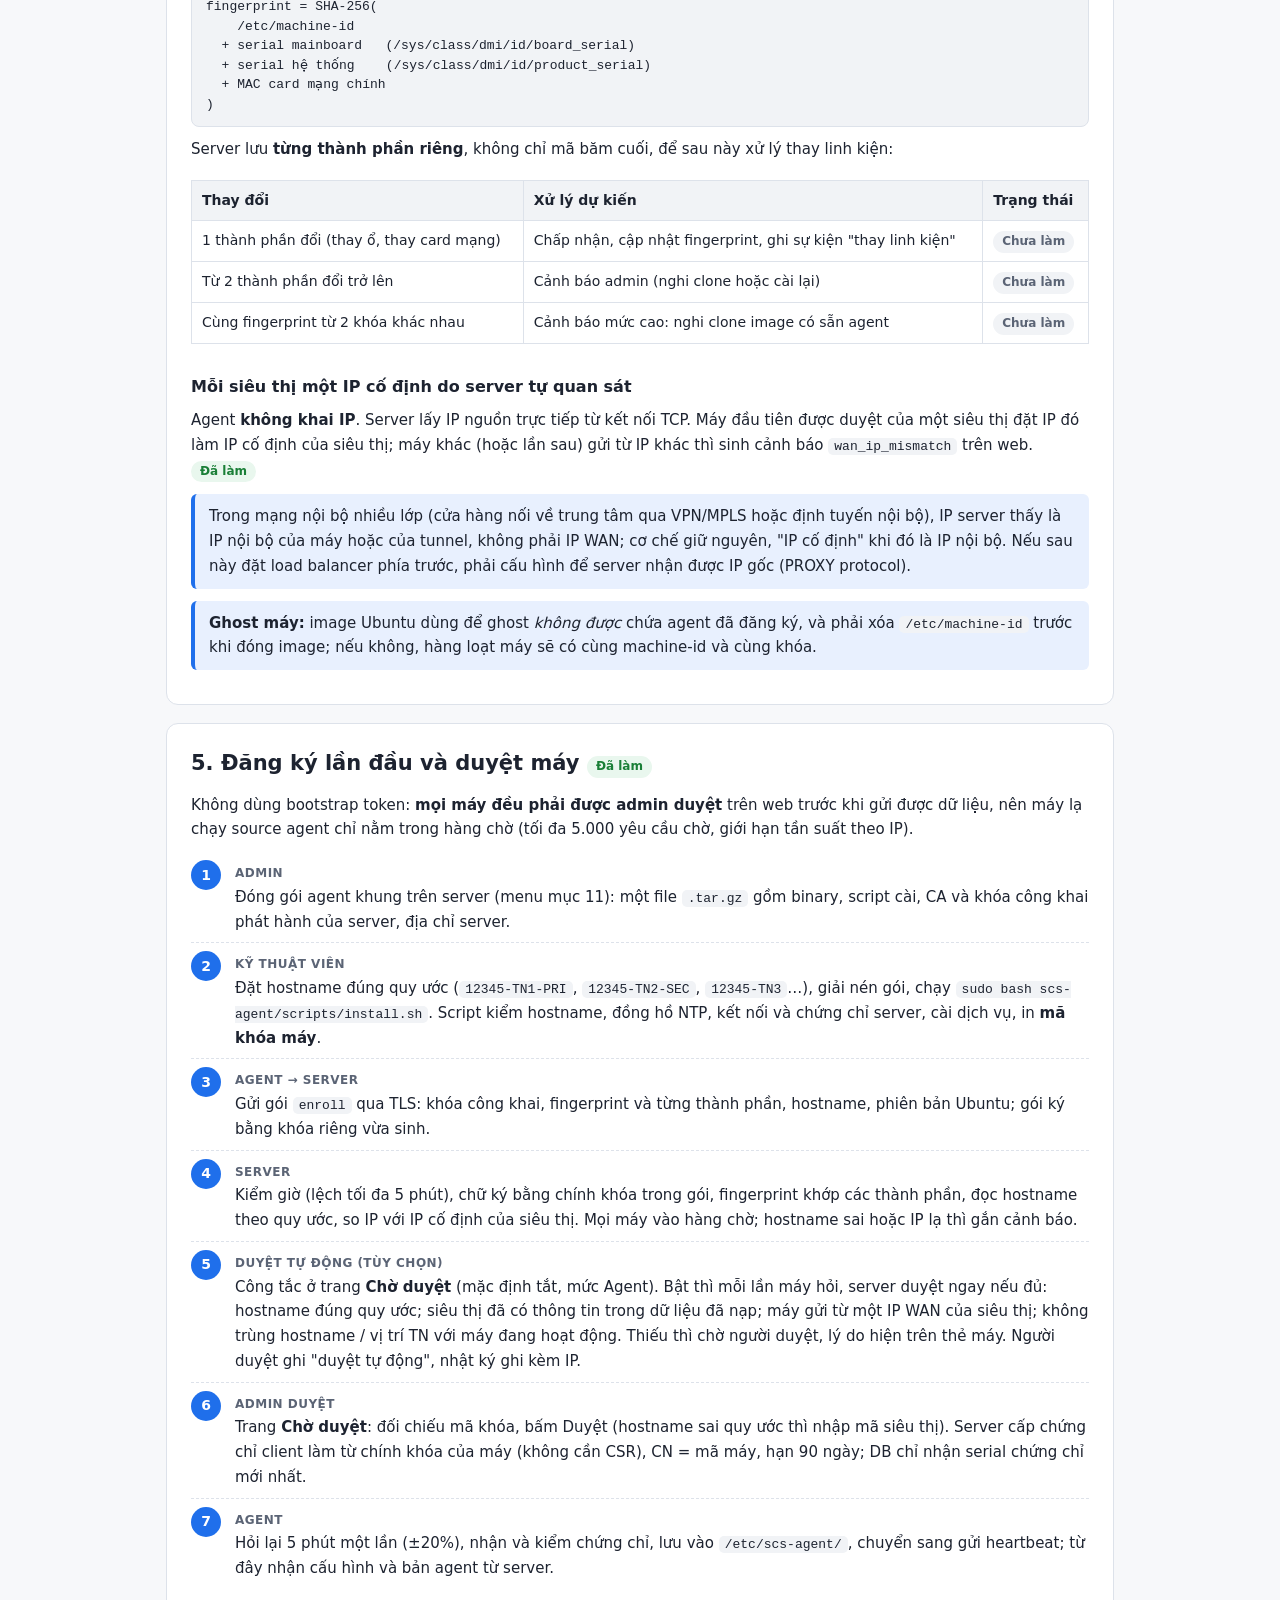
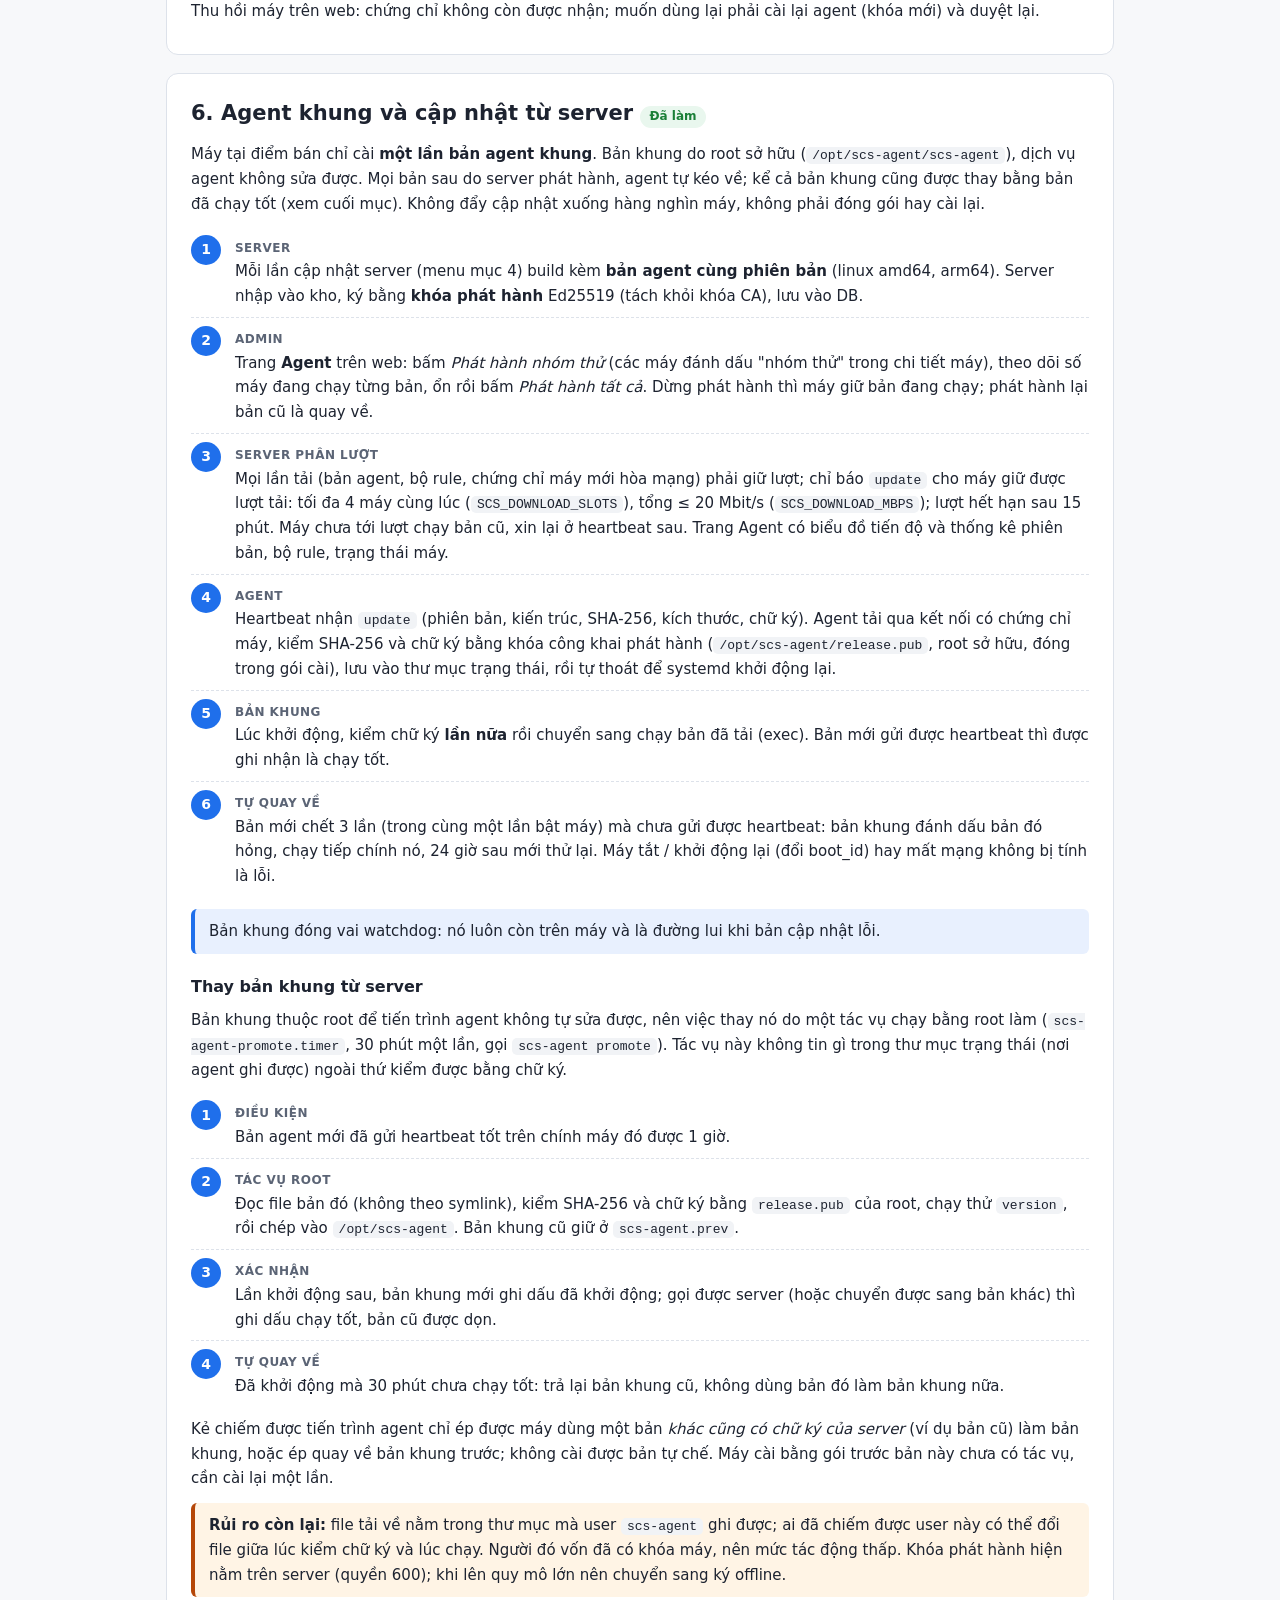
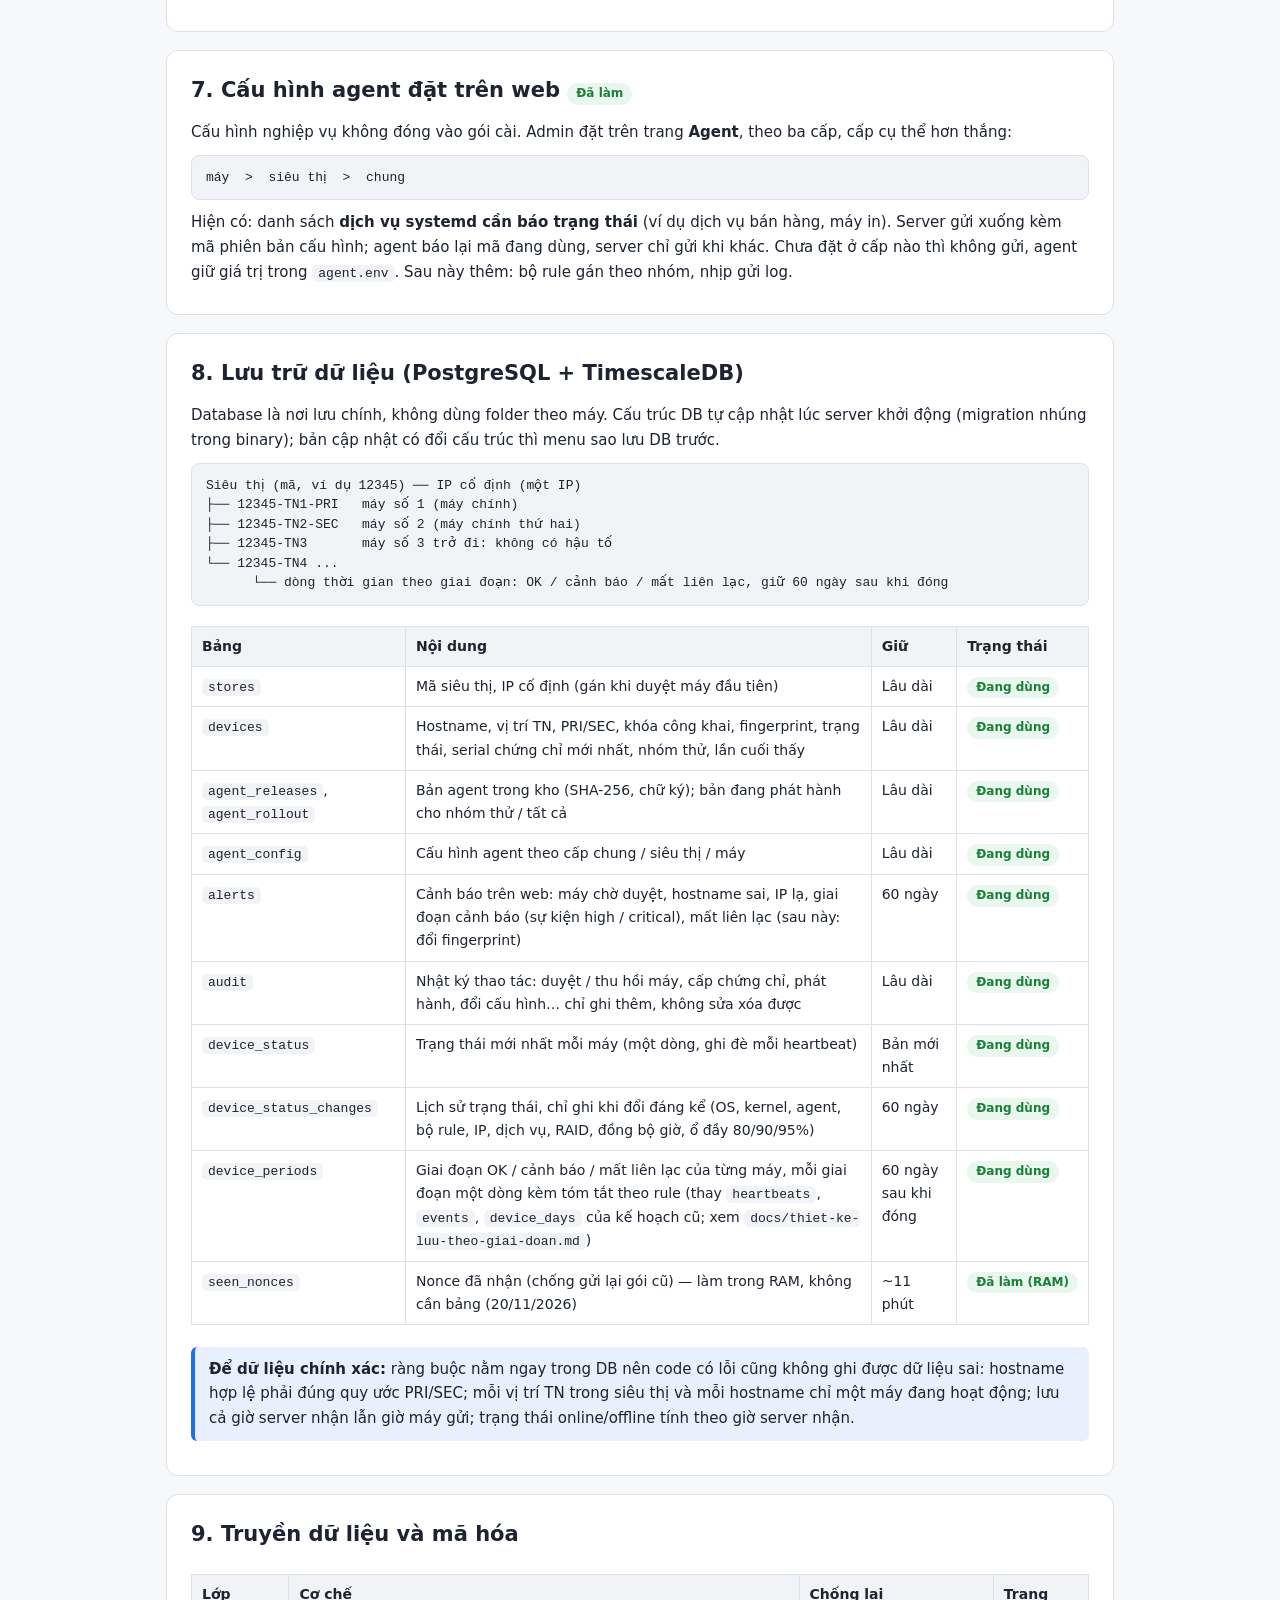
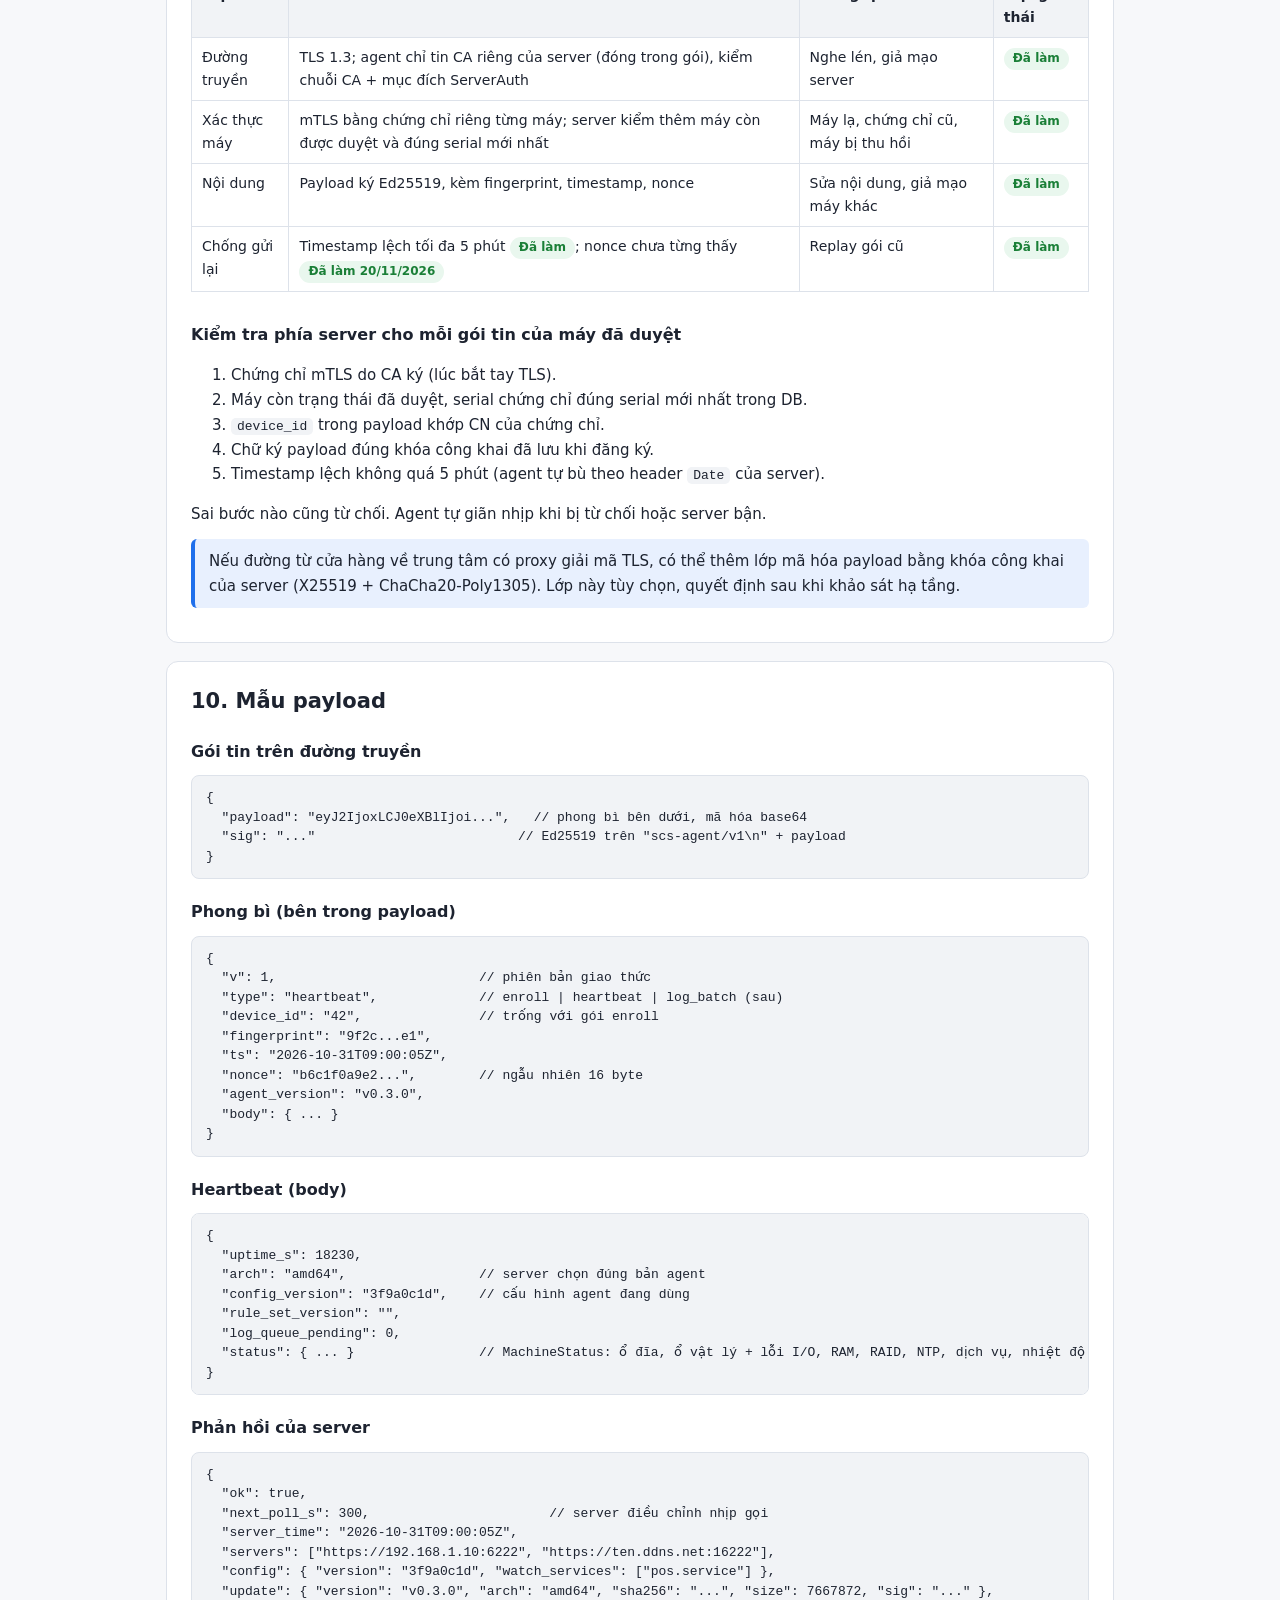
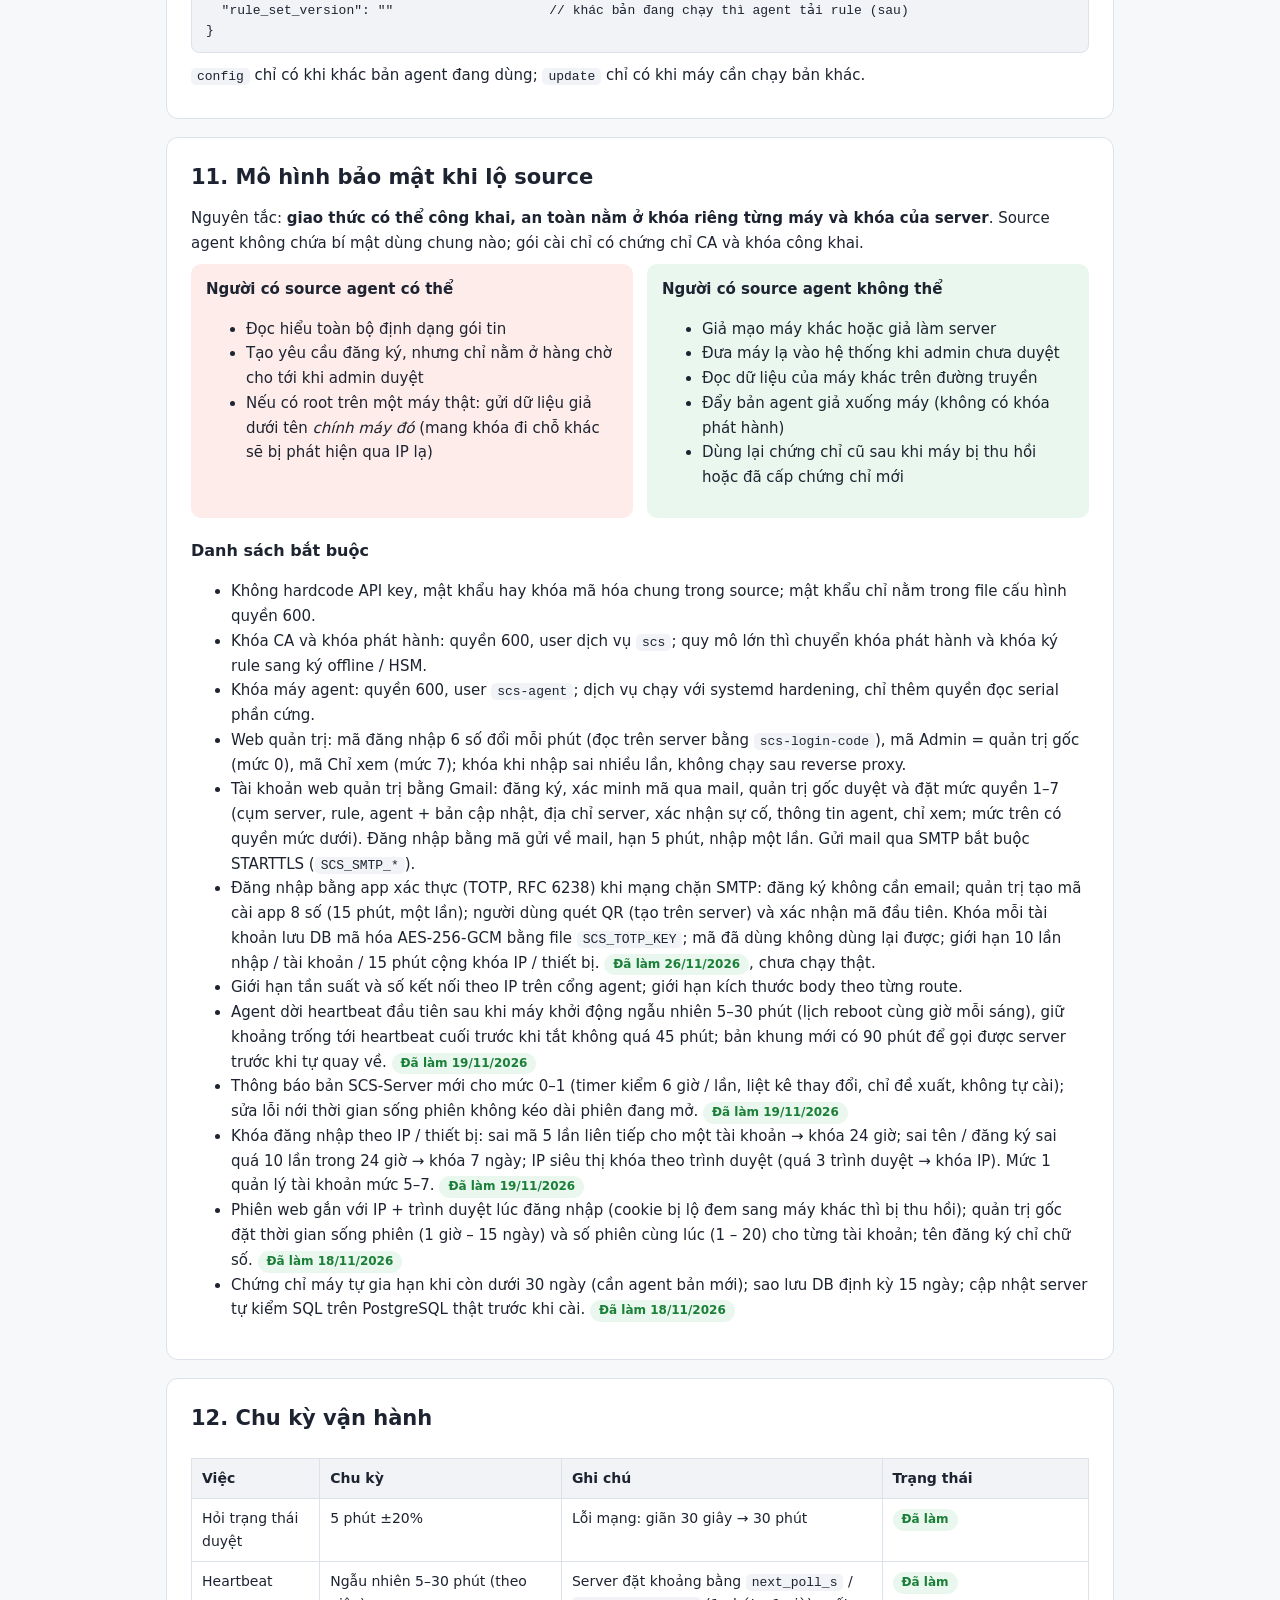
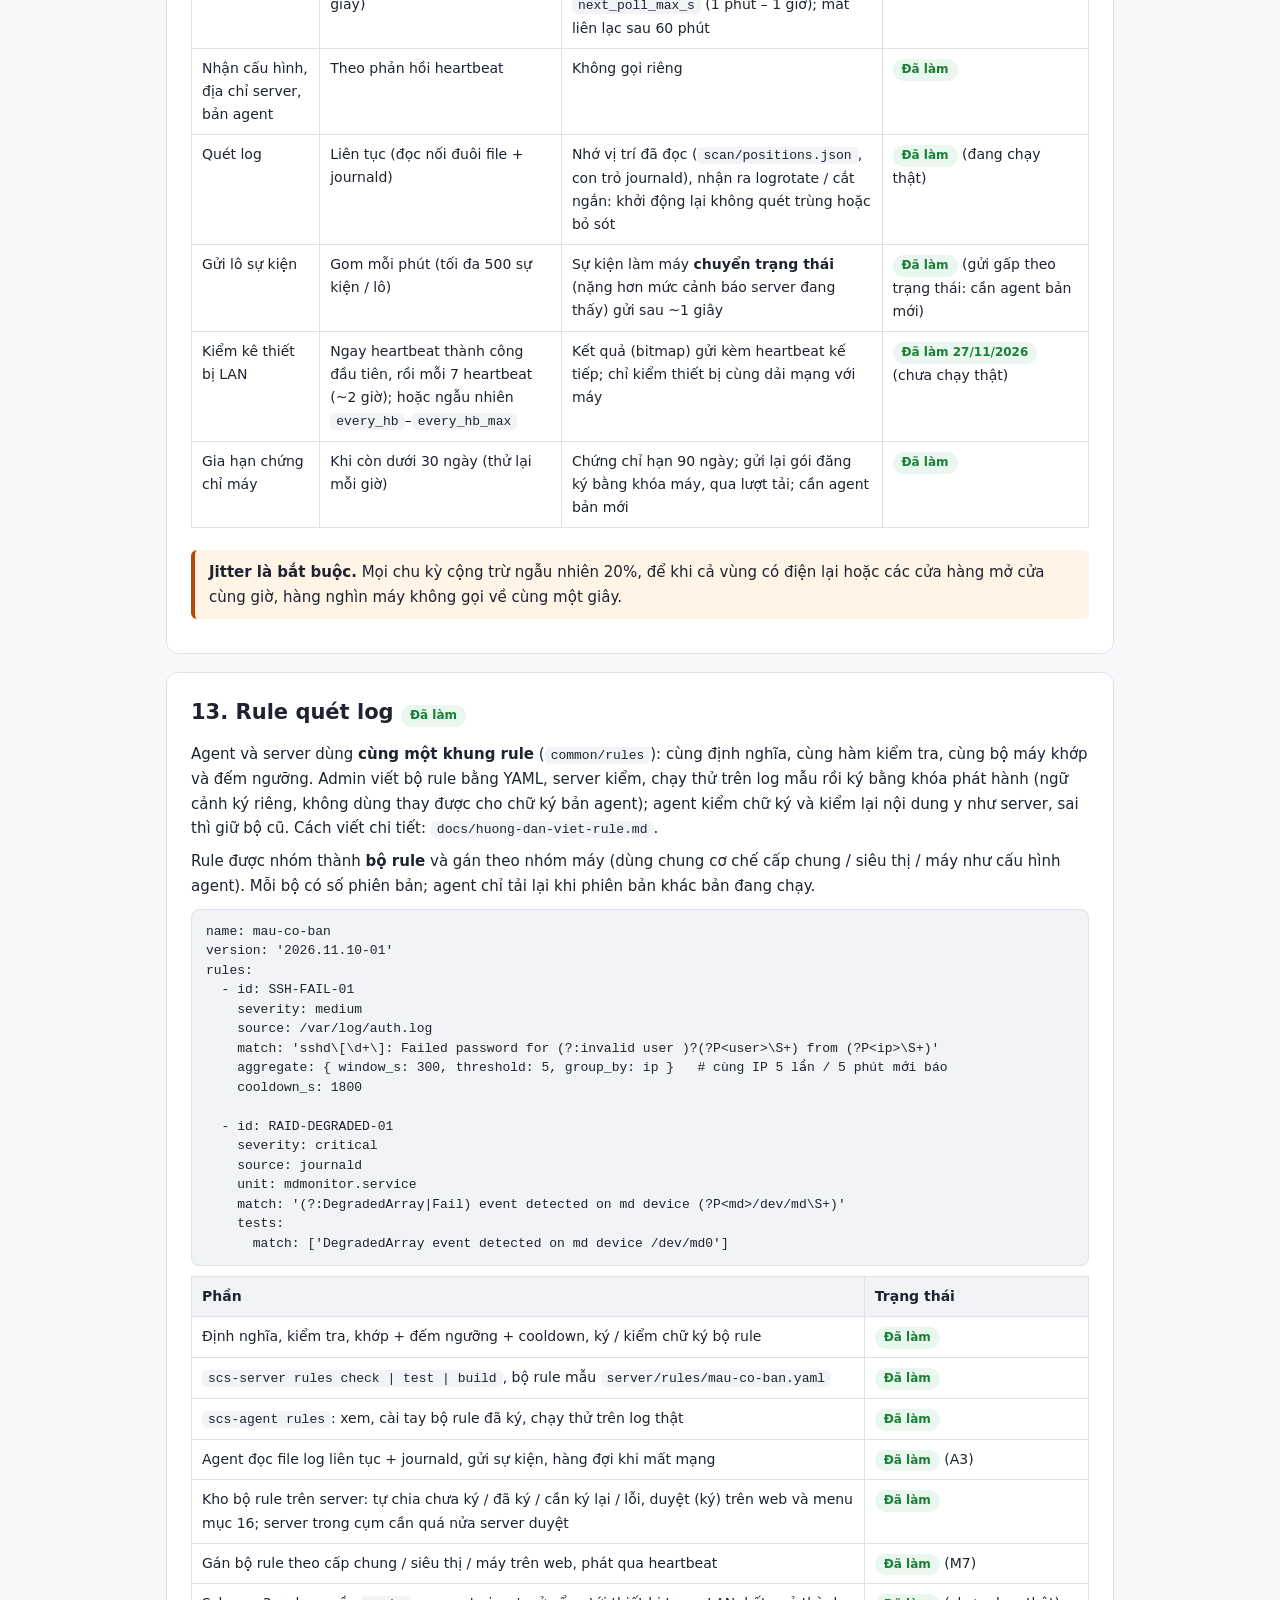
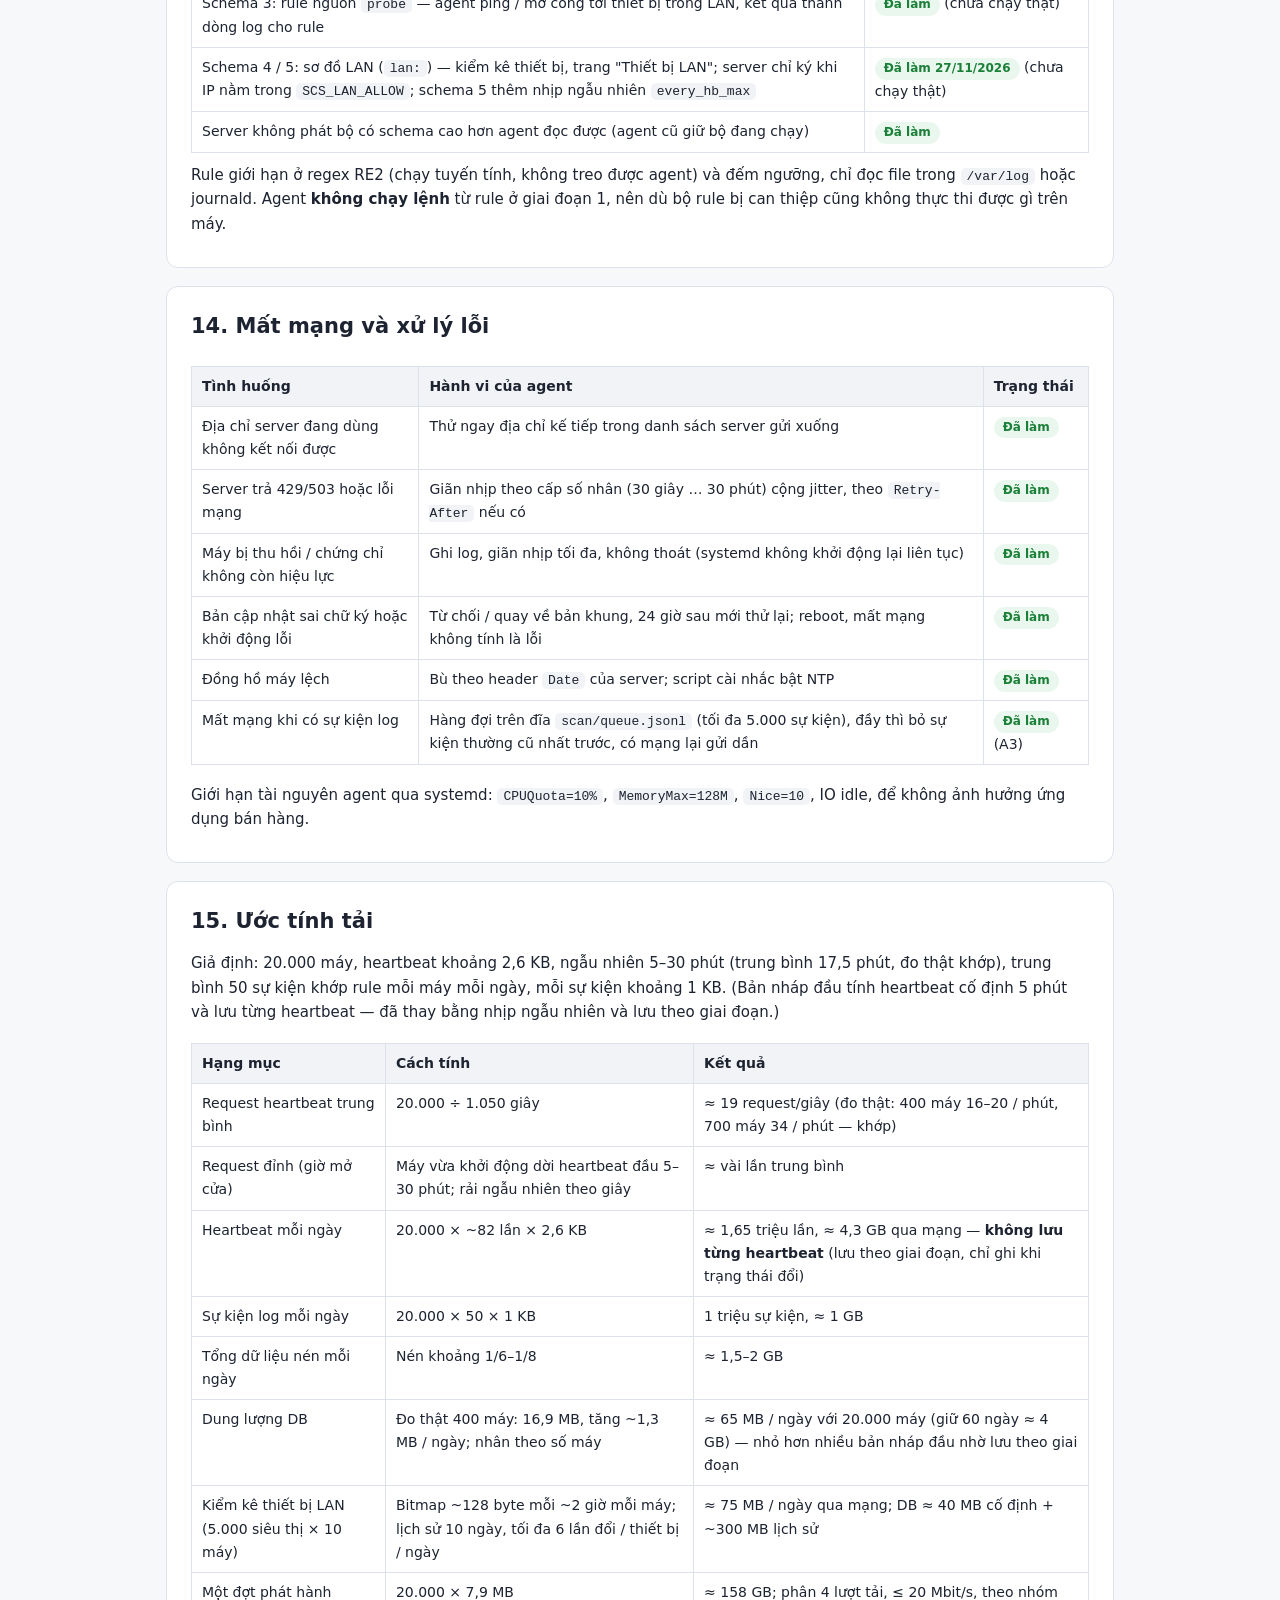
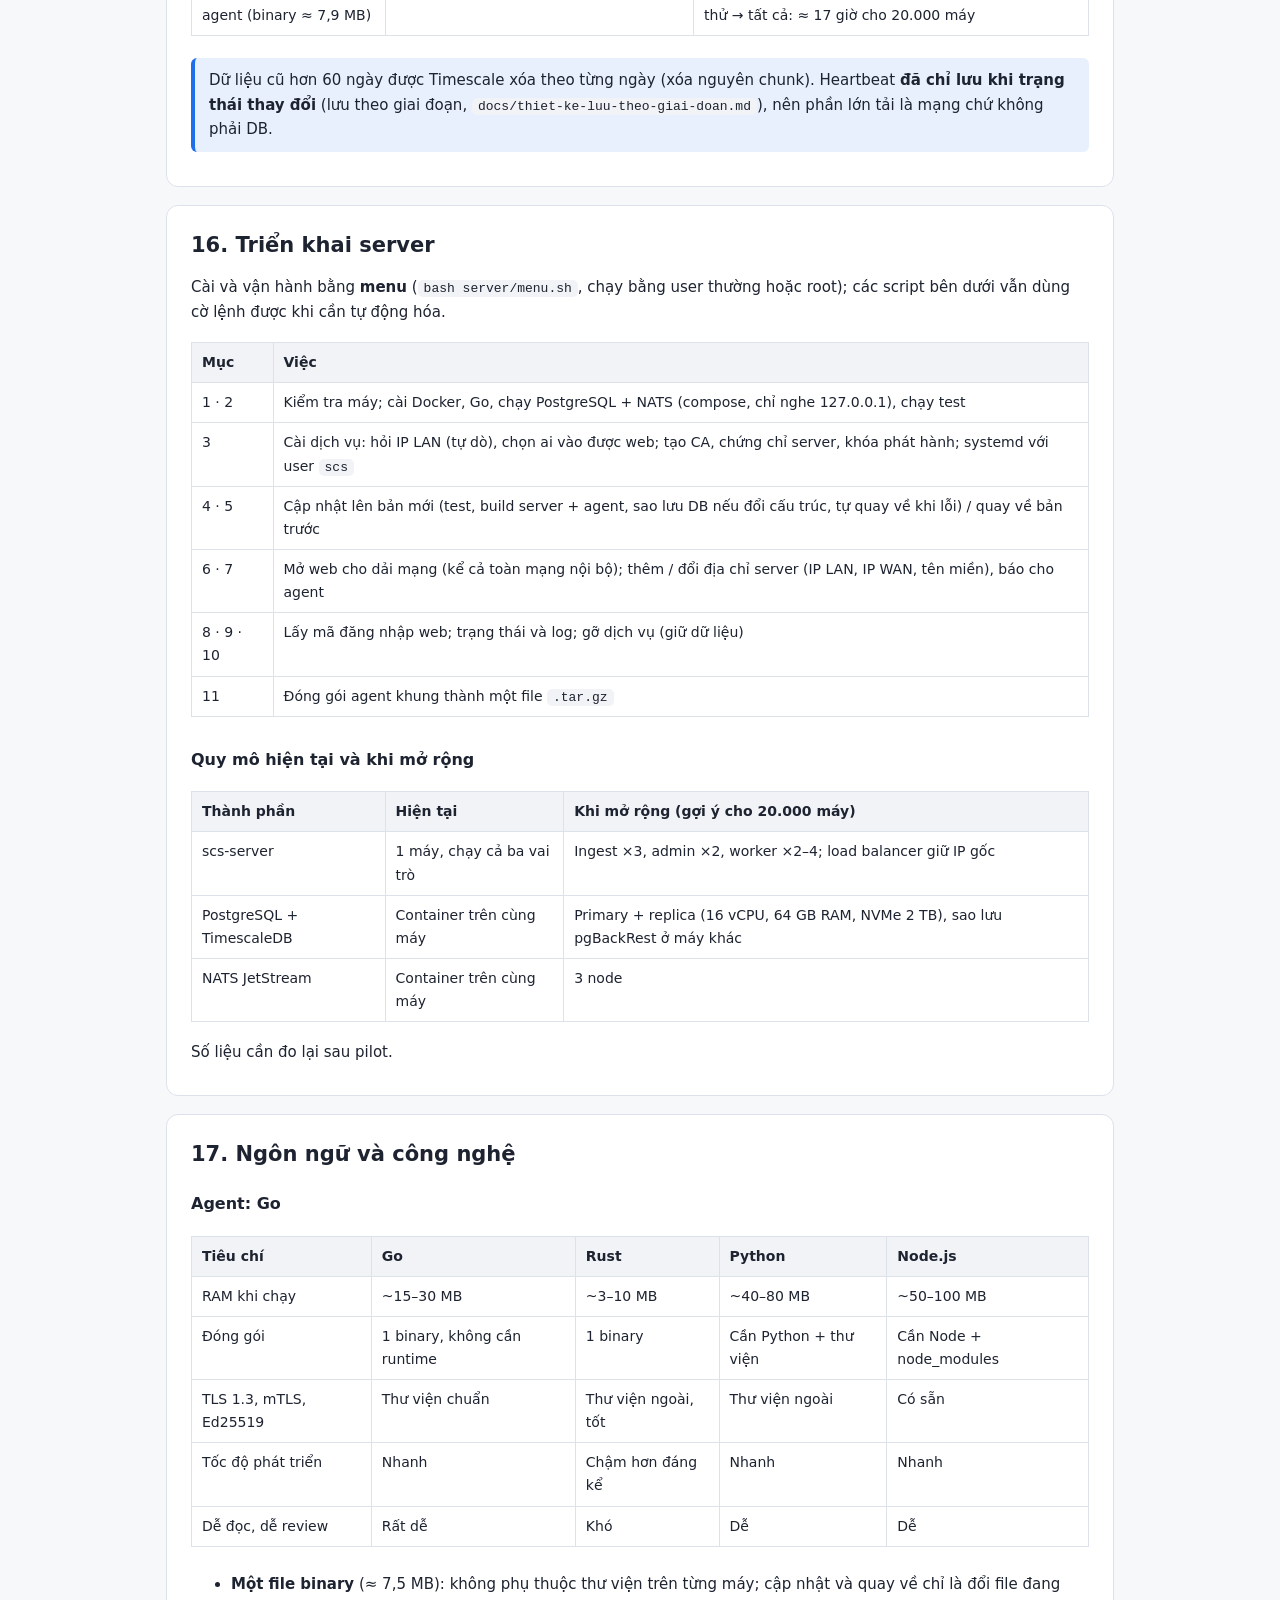
==== commit 6262e311: "docs: số đo thật khoảng 700 máy (28/11/2026) 34 heartbeat / phút, 683 / 699 máy gọi về trong 30 phút" ====
--- a/docs/ke-hoach-giai-doan-1.html
+++ b/docs/ke-hoach-giai-doan-1.html
@@ -471,7 +471,7 @@
   <p>Giả định: 20.000 máy, heartbeat khoảng 2,6 KB, ngẫu nhiên 5–30 phút (trung bình 17,5 phút, đo thật khớp), trung bình 50 sự kiện khớp rule mỗi máy mỗi ngày, mỗi sự kiện khoảng 1 KB. (Bản nháp đầu tính heartbeat cố định 5 phút và lưu từng heartbeat — đã thay bằng nhịp ngẫu nhiên và lưu theo giai đoạn.)</p>
   <div class="tbl"><table>
     <tr><th>Hạng mục</th><th>Cách tính</th><th>Kết quả</th></tr>
-    <tr><td>Request heartbeat trung bình</td><td>20.000 ÷ 1.050 giây</td><td>≈ 19 request/giây (đo thật 400 máy: 16–20 / phút, khớp)</td></tr>
+    <tr><td>Request heartbeat trung bình</td><td>20.000 ÷ 1.050 giây</td><td>≈ 19 request/giây (đo thật: 400 máy 16–20 / phút, 700 máy 34 / phút — khớp)</td></tr>
     <tr><td>Request đỉnh (giờ mở cửa)</td><td>Máy vừa khởi động dời heartbeat đầu 5–30 phút; rải ngẫu nhiên theo giây</td><td>≈ vài lần trung bình</td></tr>
     <tr><td>Heartbeat mỗi ngày</td><td>20.000 × ~82 lần × 2,6 KB</td><td>≈ 1,65 triệu lần, ≈ 4,3 GB qua mạng — <strong>không lưu từng heartbeat</strong> (lưu theo giai đoạn, chỉ ghi khi trạng thái đổi)</td></tr>
     <tr><td>Sự kiện log mỗi ngày</td><td>20.000 × 50 × 1 KB</td><td>1 triệu sự kiện, ≈ 1 GB</td></tr>
@@ -584,6 +584,9 @@
   cụm nhiều server, khoảng <strong>87%</strong> cho bản một server (18/11: ~72%). Còn chính: phát hành agent mới cho mọi máy (SMART, sức khỏe, kiểm
   thiết bị, kiểm kê LAN, gửi gấp theo trạng thái), diễn tập khôi phục DB, phân trang phía server (trước ~1.000 máy), cảnh báo đổi fingerprint, cụm C2
   phần hai và C4–C6.</p>
+  <p><strong>Kết quả chạy thật (28/11/2026, khoảng 700 máy):</strong> 683 / 699 máy gọi về trong 30 phút, 34 heartbeat / phút, CPU máy server 2–3%,
+  RAM scs-server 31,1 MB, DB 21,7 MB (+4,8 MB sau 8 ngày), gửi tới ~14 Mbit/s lúc đang phát agent cho máy mới (giới hạn 20 Mbit/s). Số máy gần
+  gấp đôi so với 20/11 mà CPU, RAM, DB gần như không đổi.</p>
   <p><strong>Kết quả chạy thật (20/11/2026, khoảng 400 máy):</strong> 16–20 heartbeat / phút (~25.800 / ngày), CPU máy server trung bình 3% (đỉnh 37,7%), RAM scs-server 37–42 MB, DB 16,9 MB (tăng ~1,3 MB / ngày), gửi trung bình 0,74 Mbit/s. Đã chạy thật: gia hạn chứng chỉ máy 90 ngày, duyệt và thay thế máy cũ, khóa đăng nhập theo IP / thiết bị (đúng thiết kế).</p>
 </section>
 
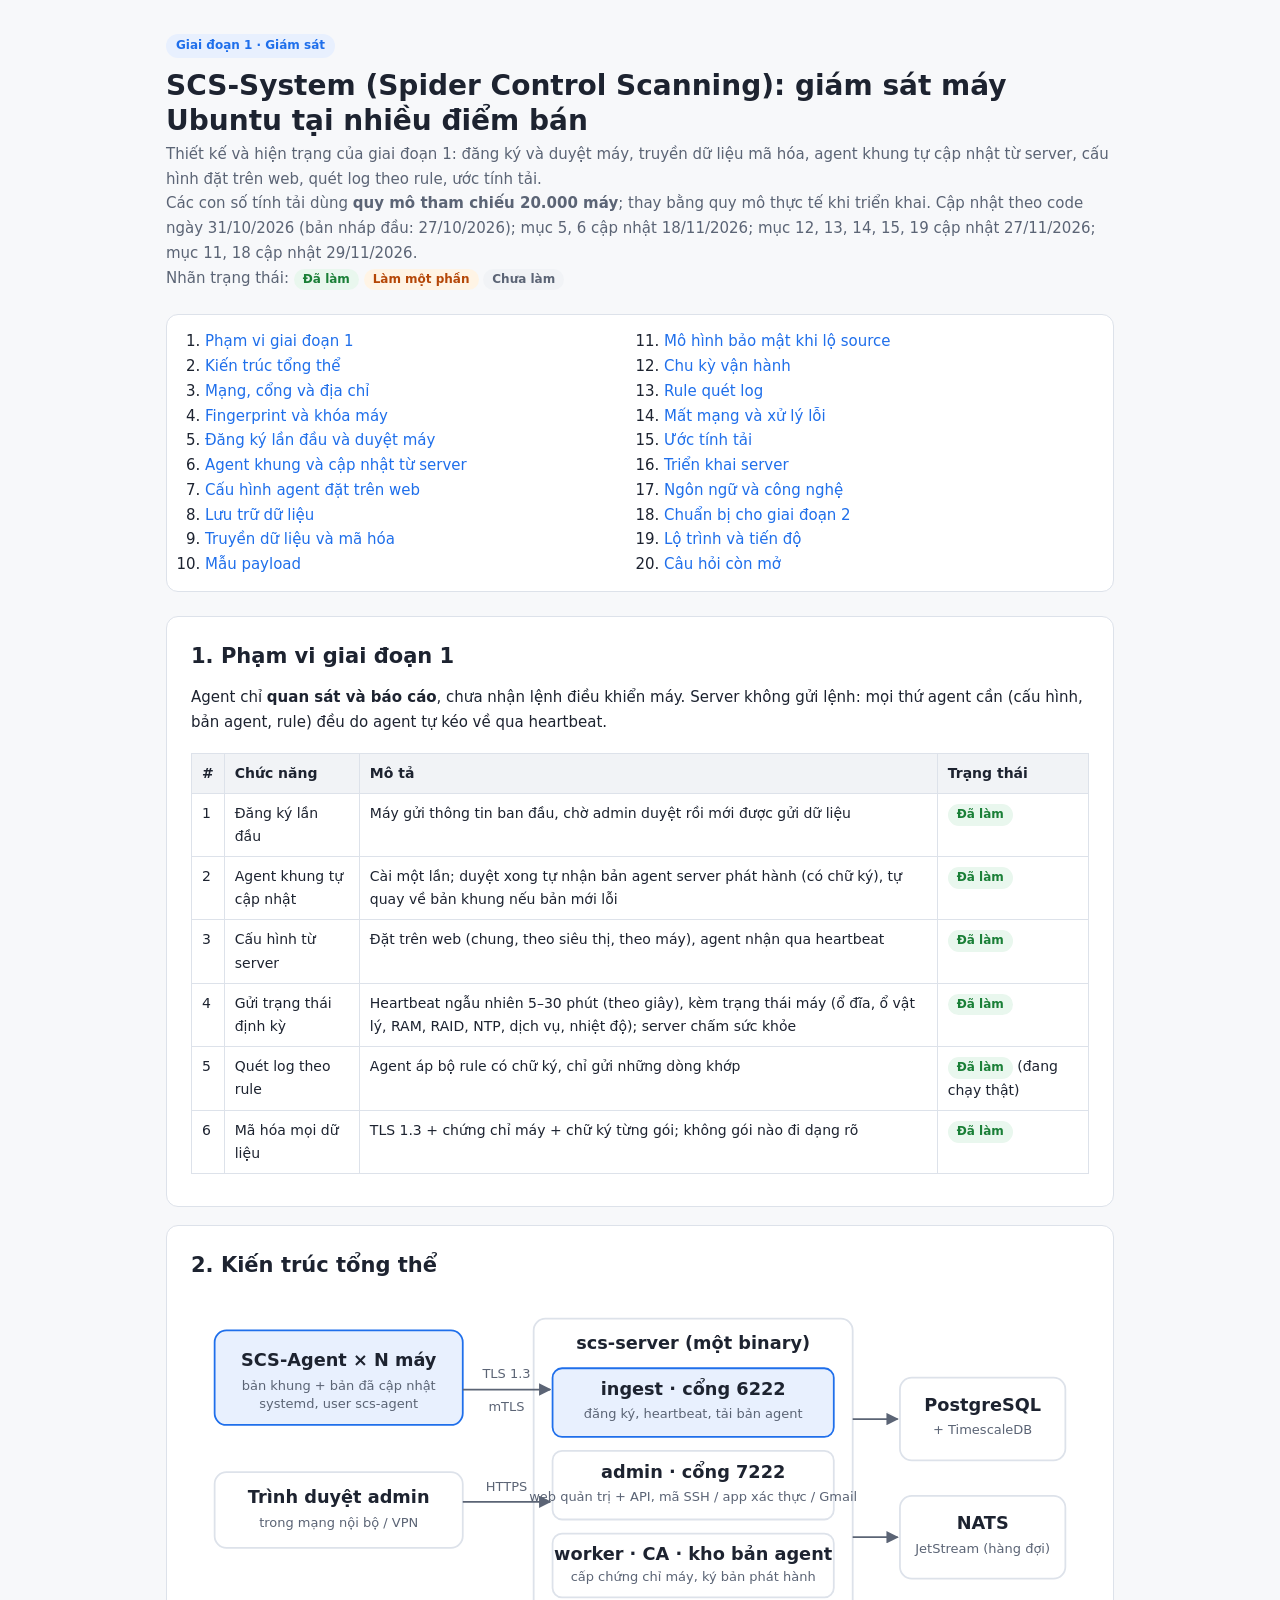
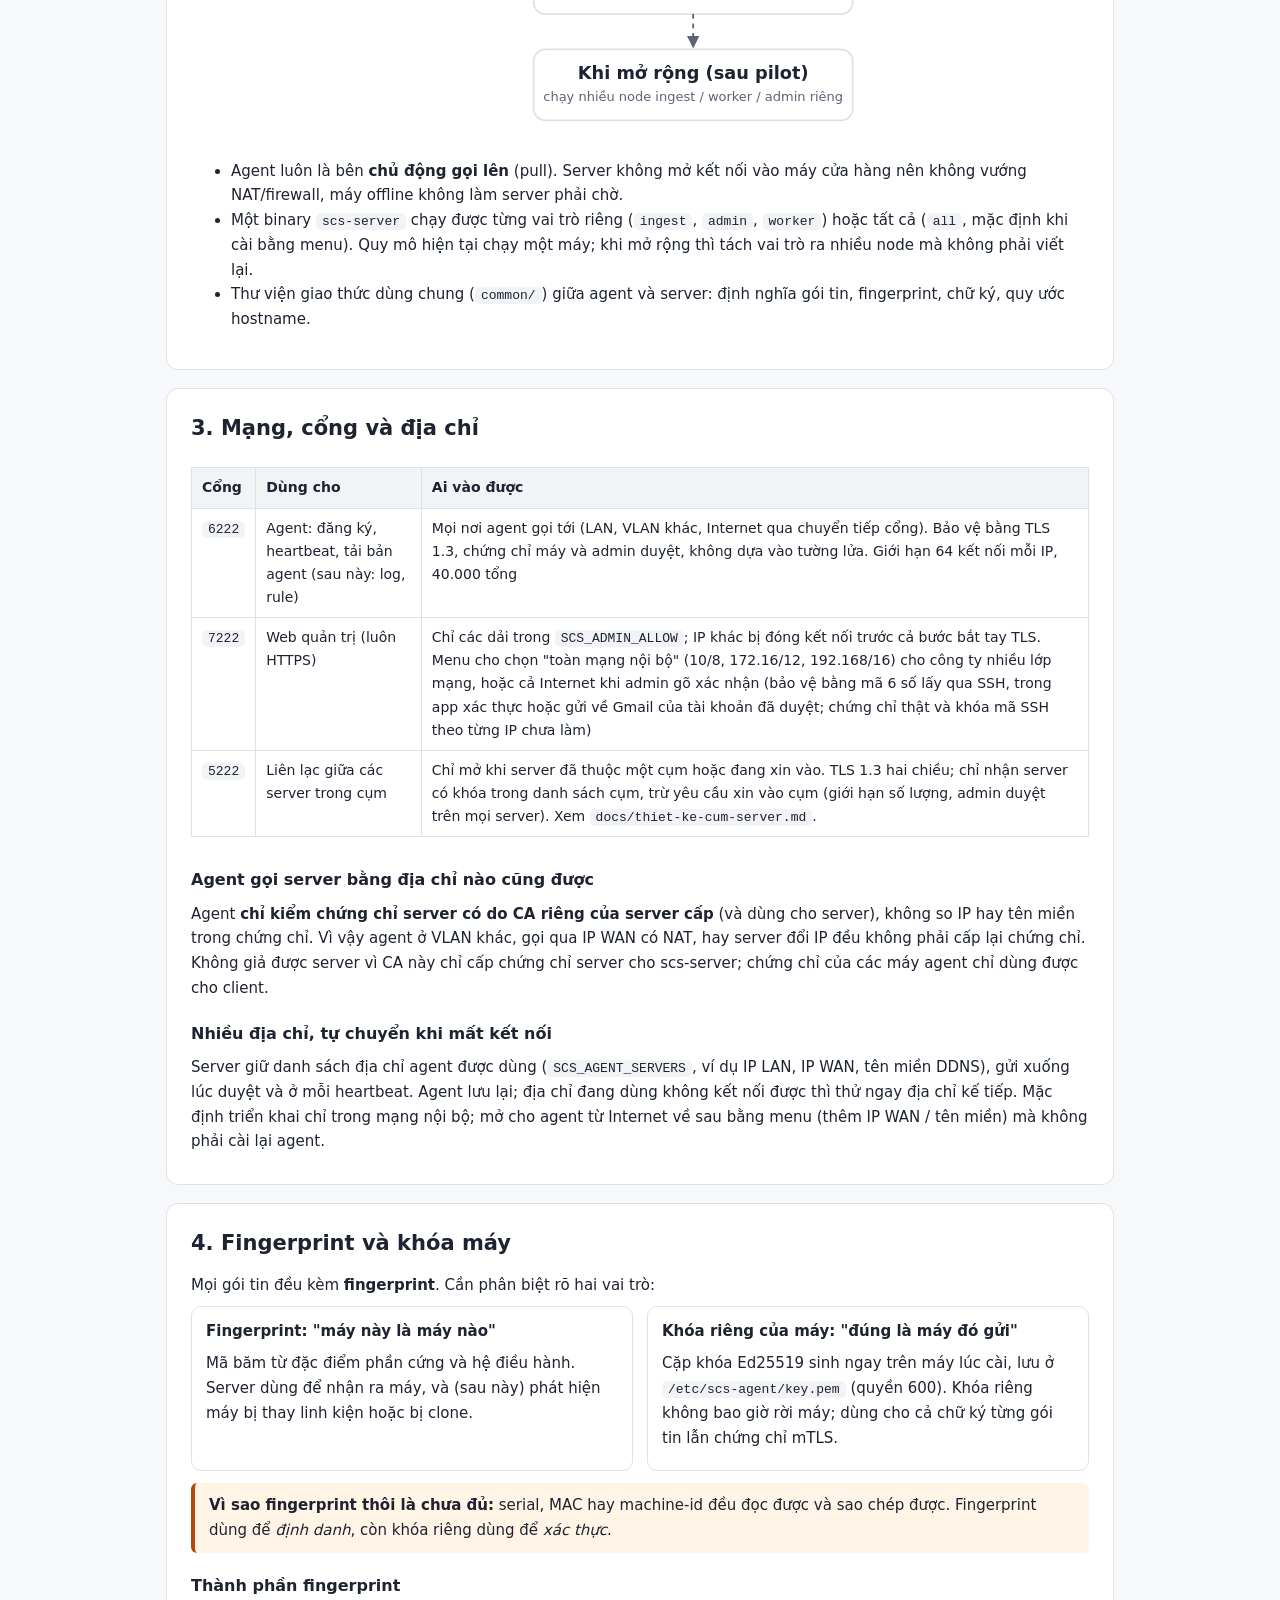
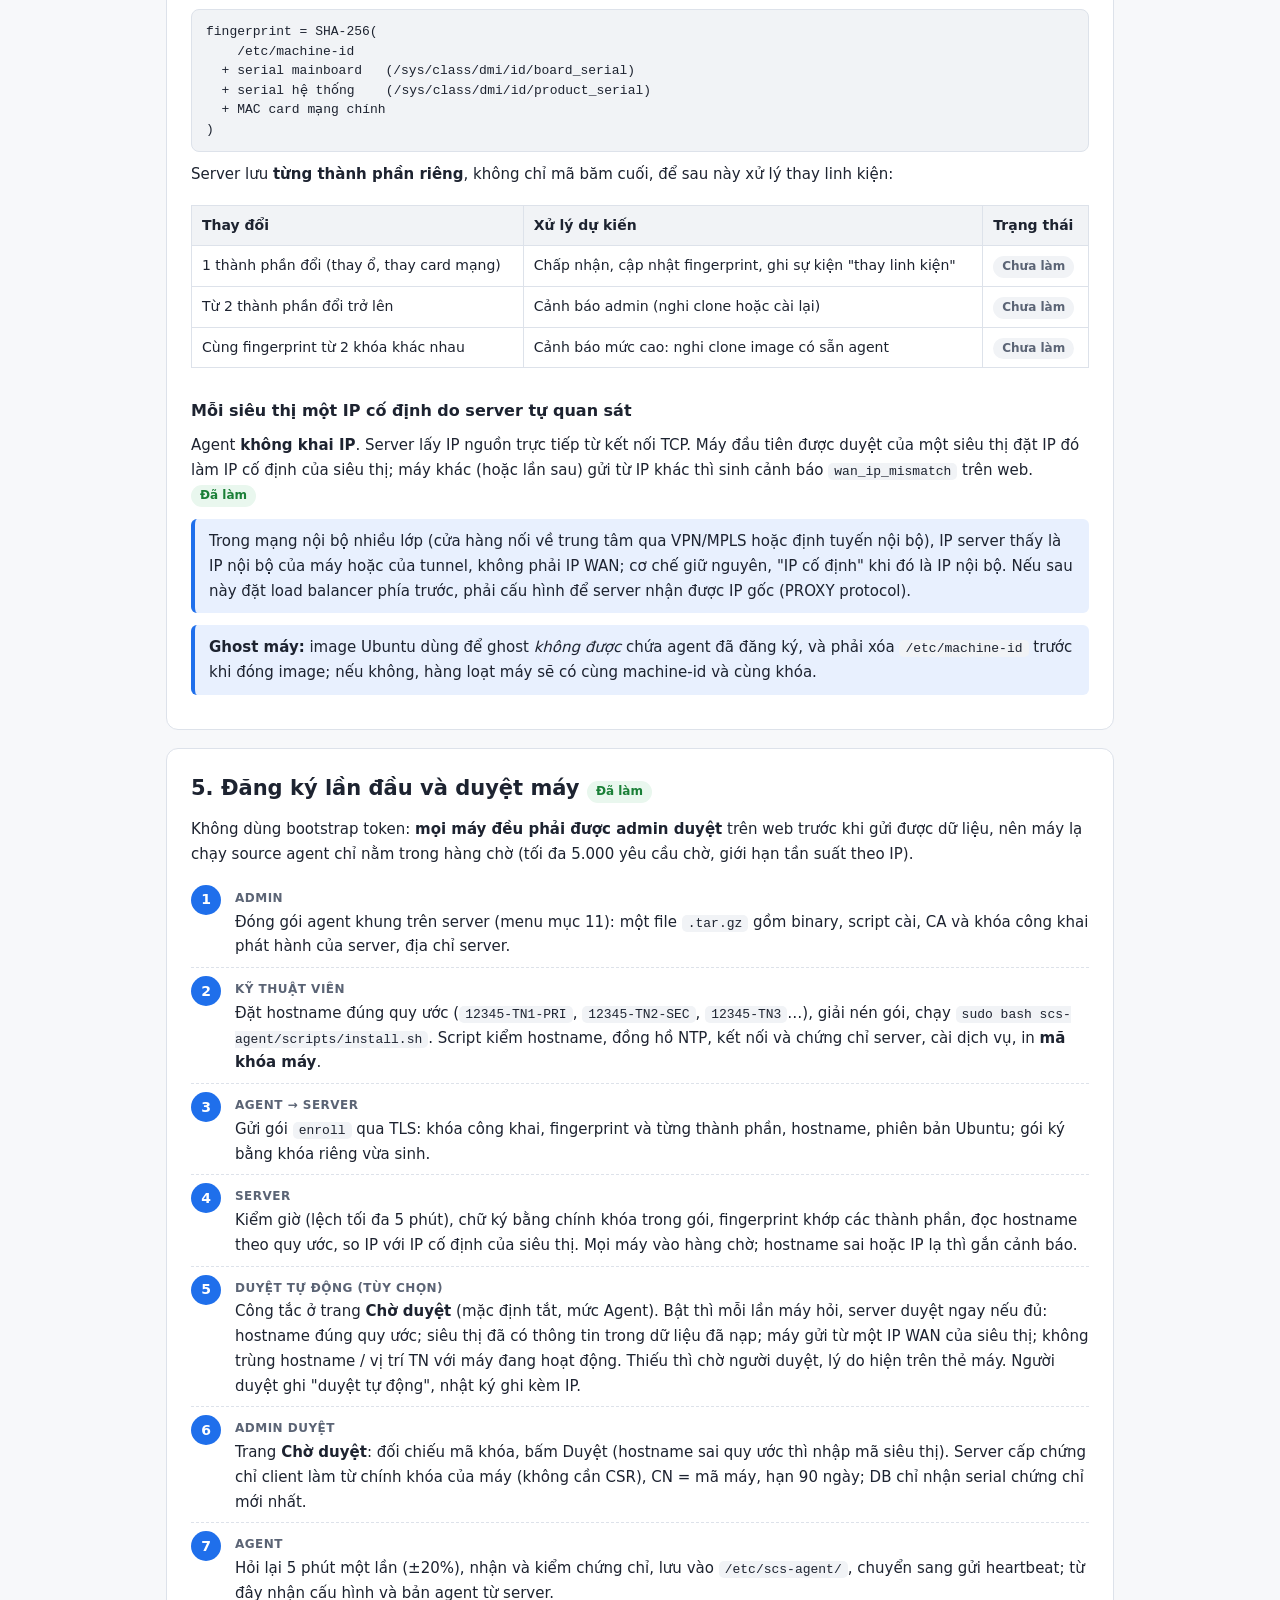
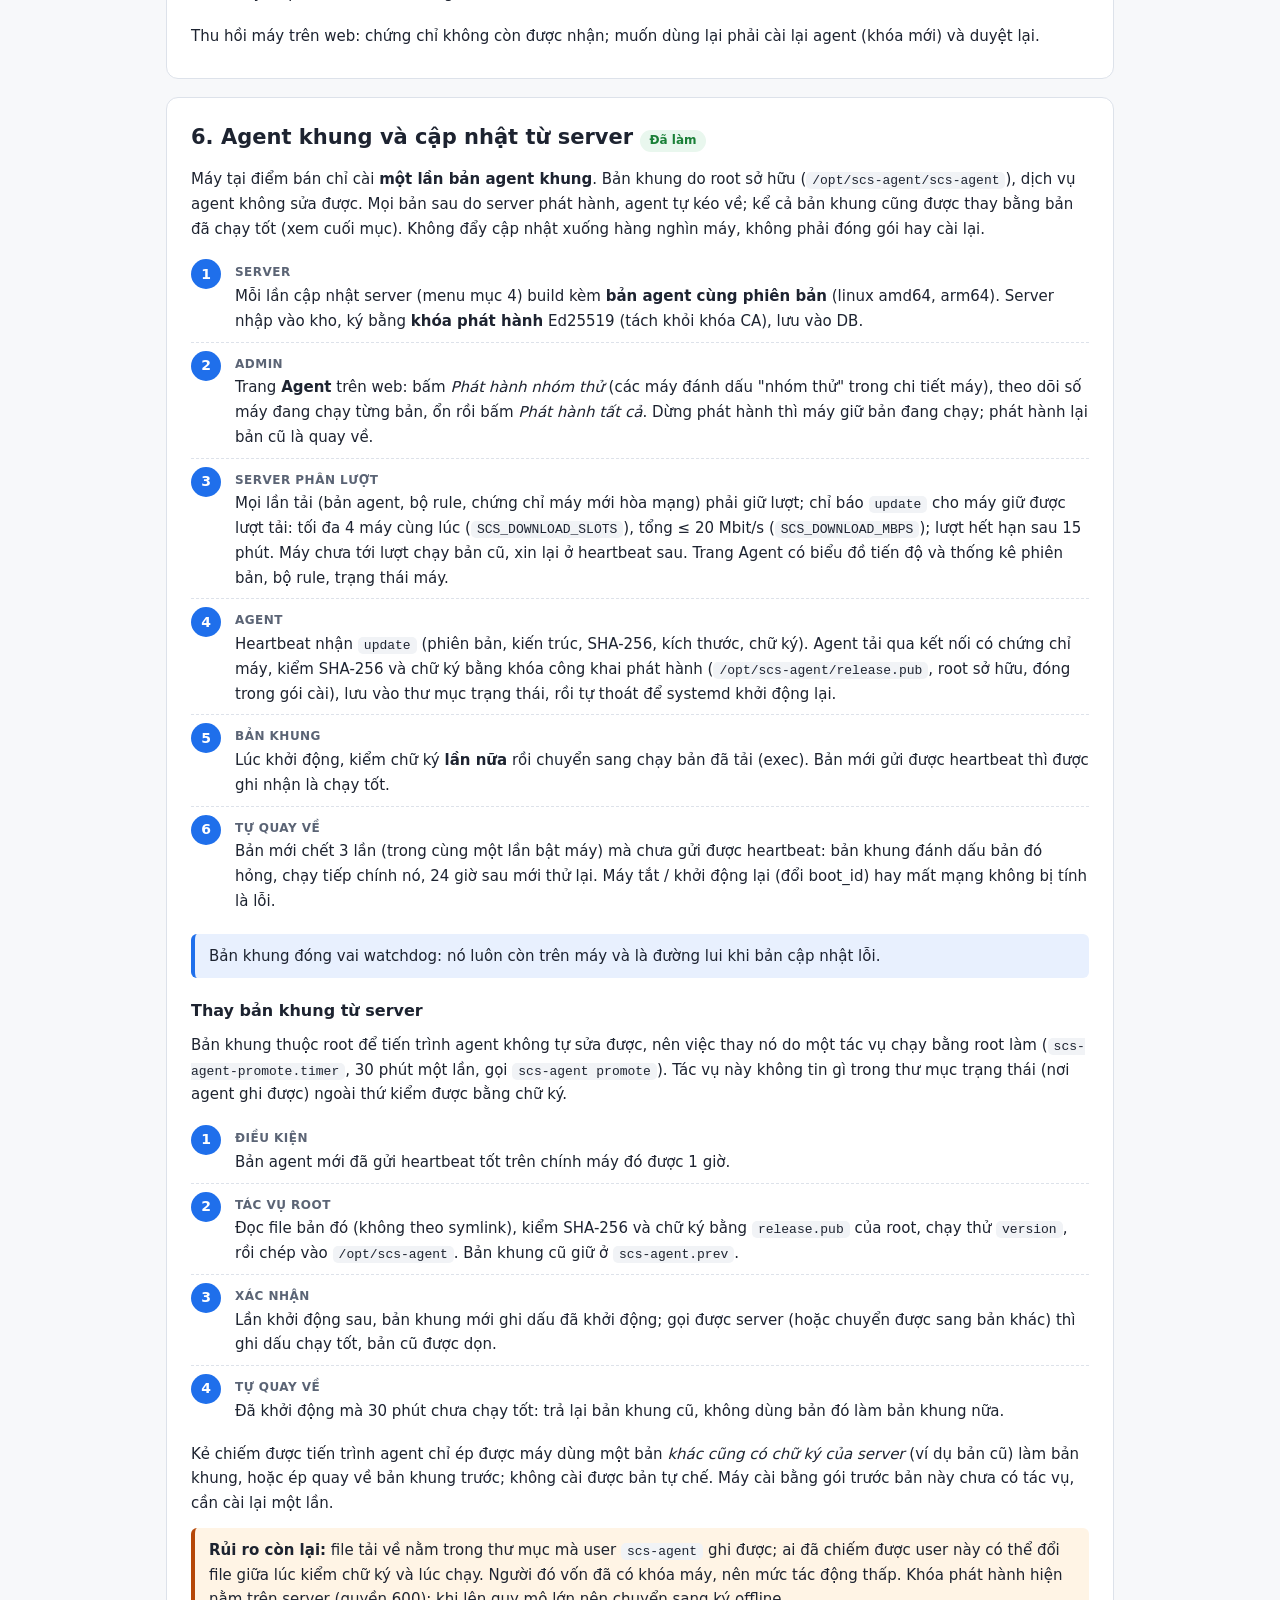
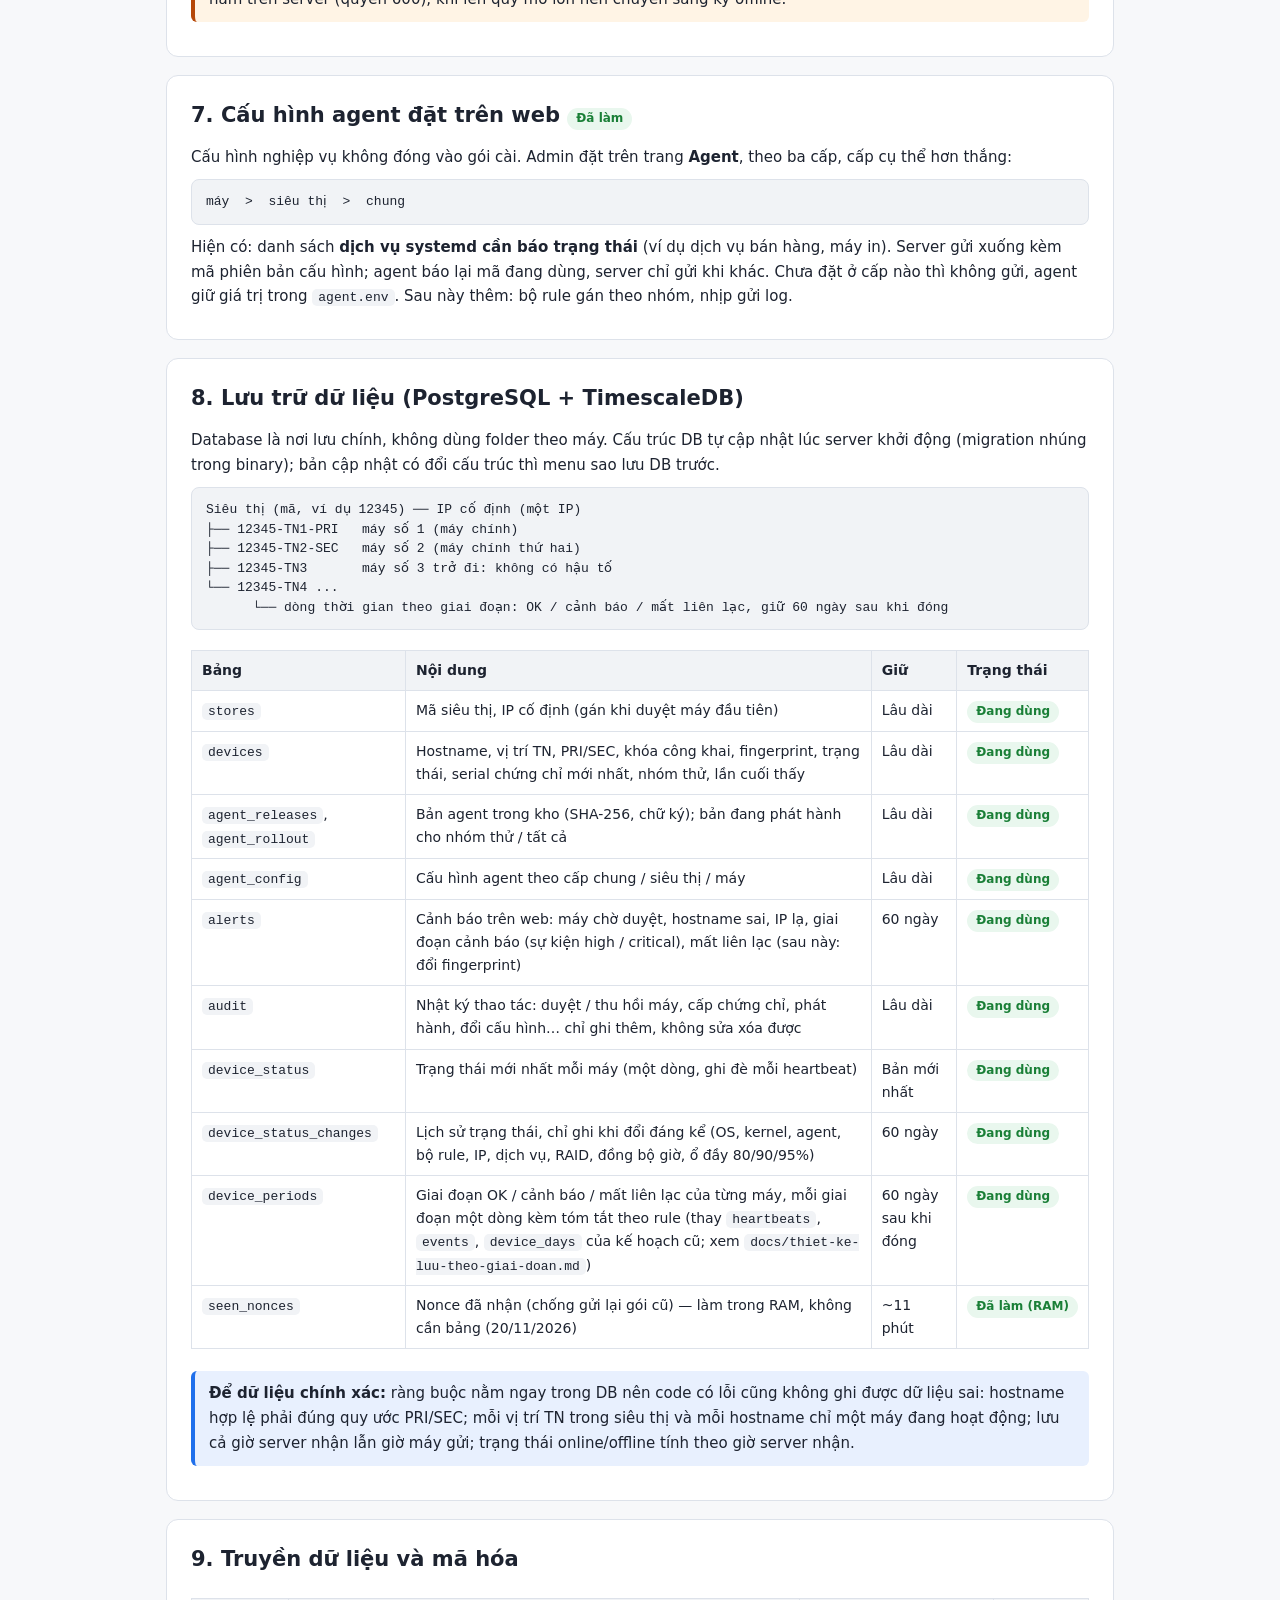
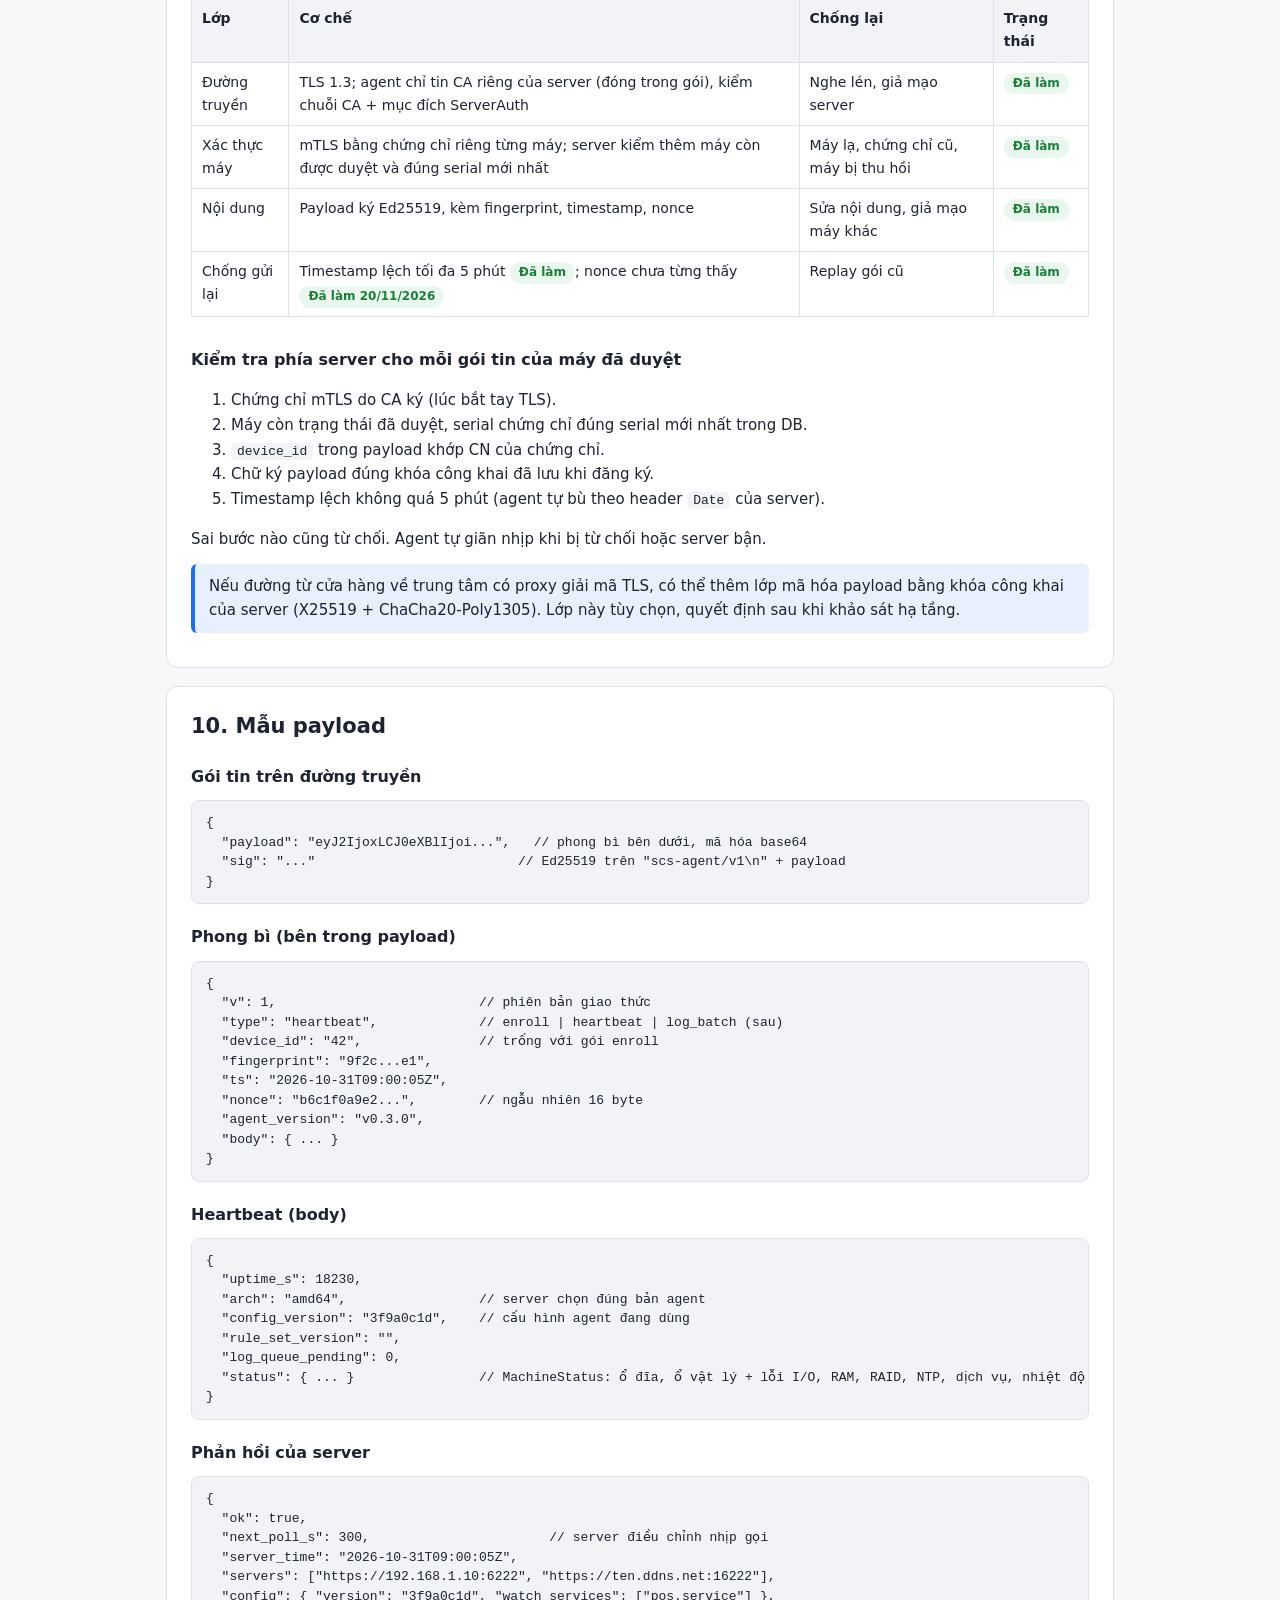
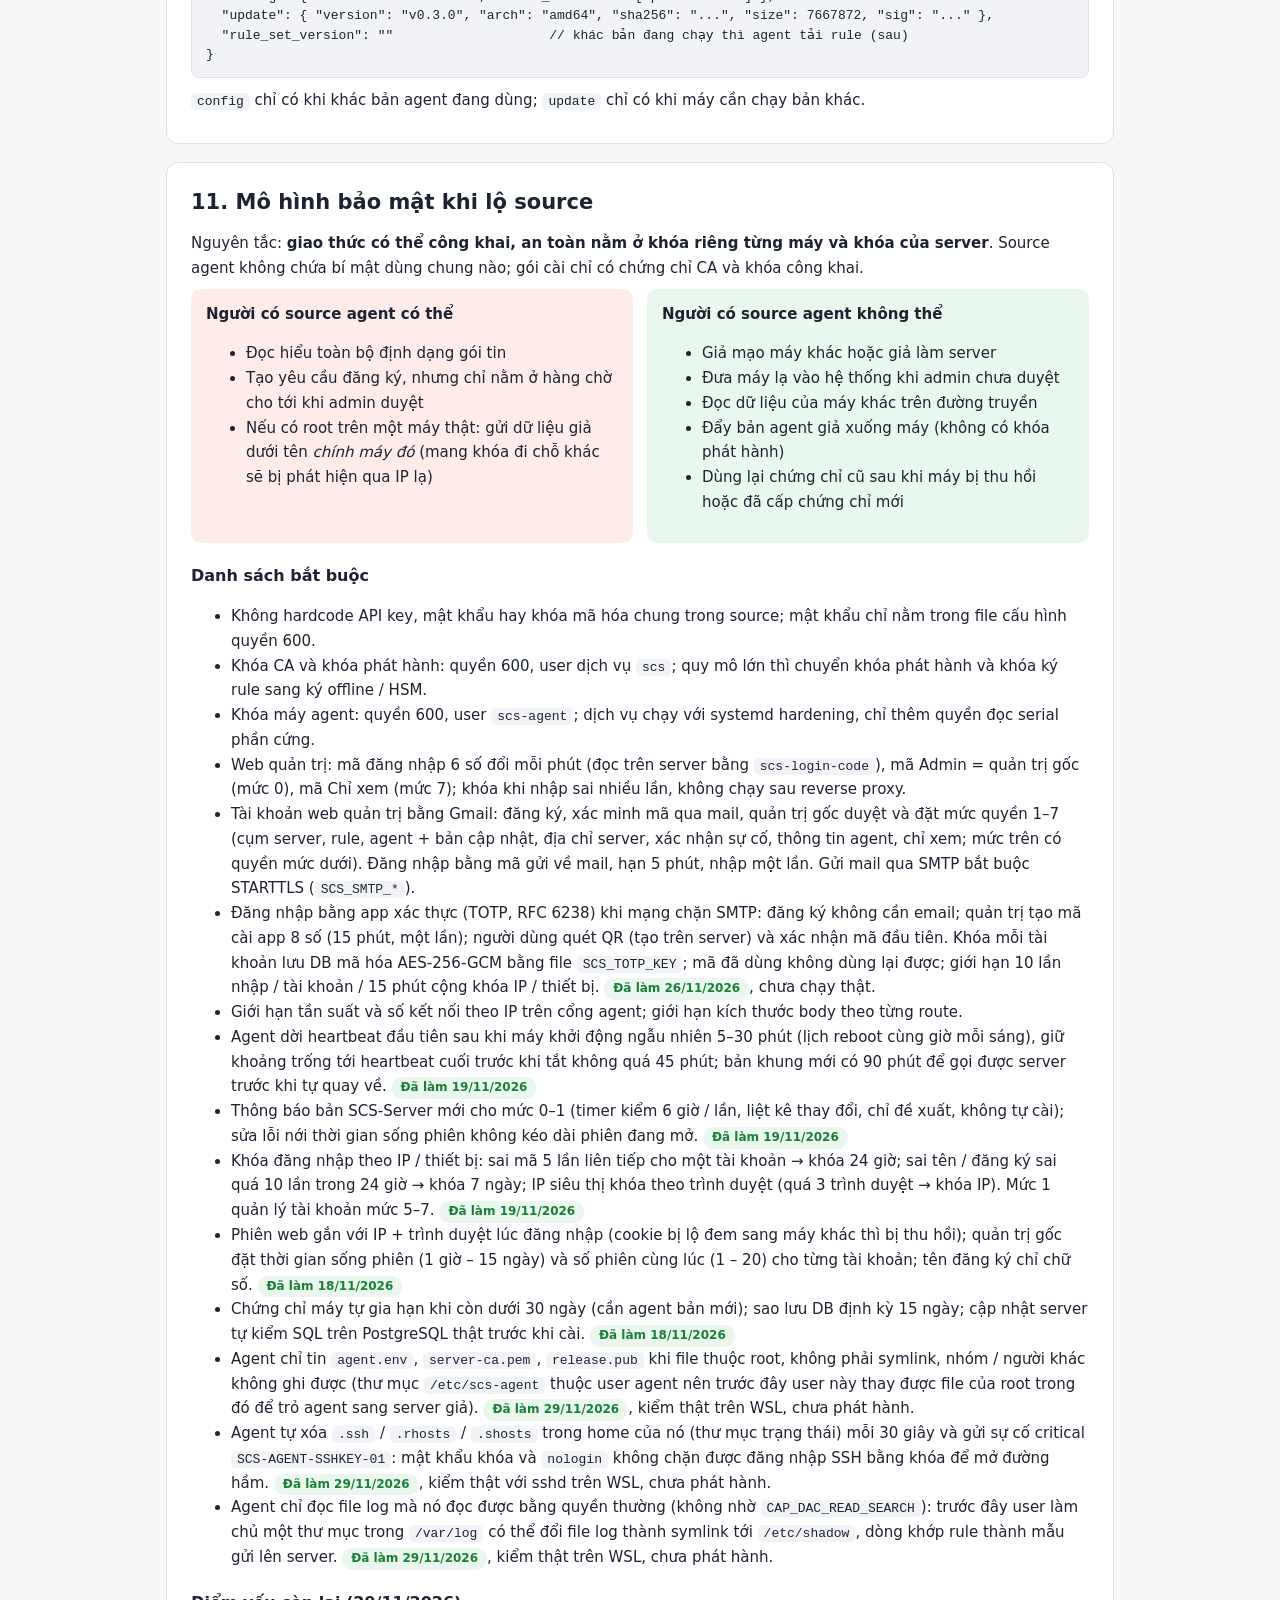
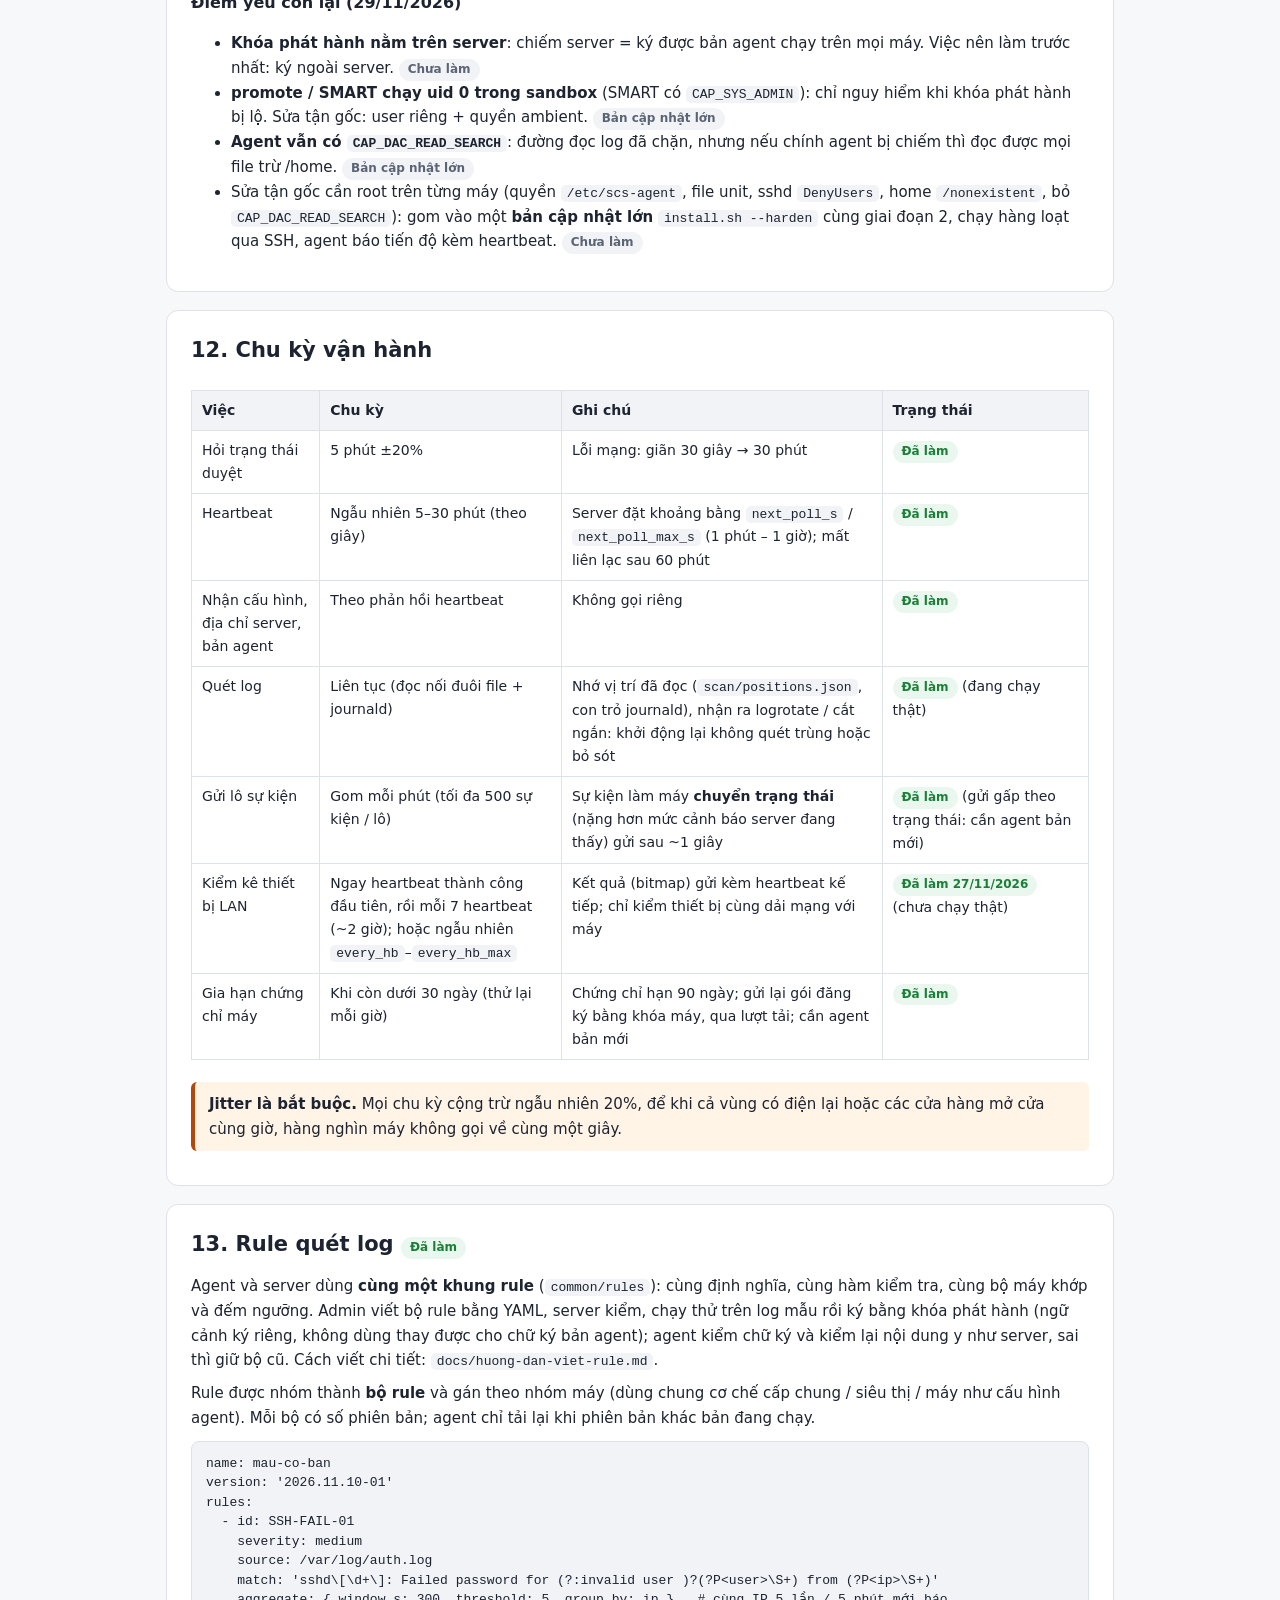
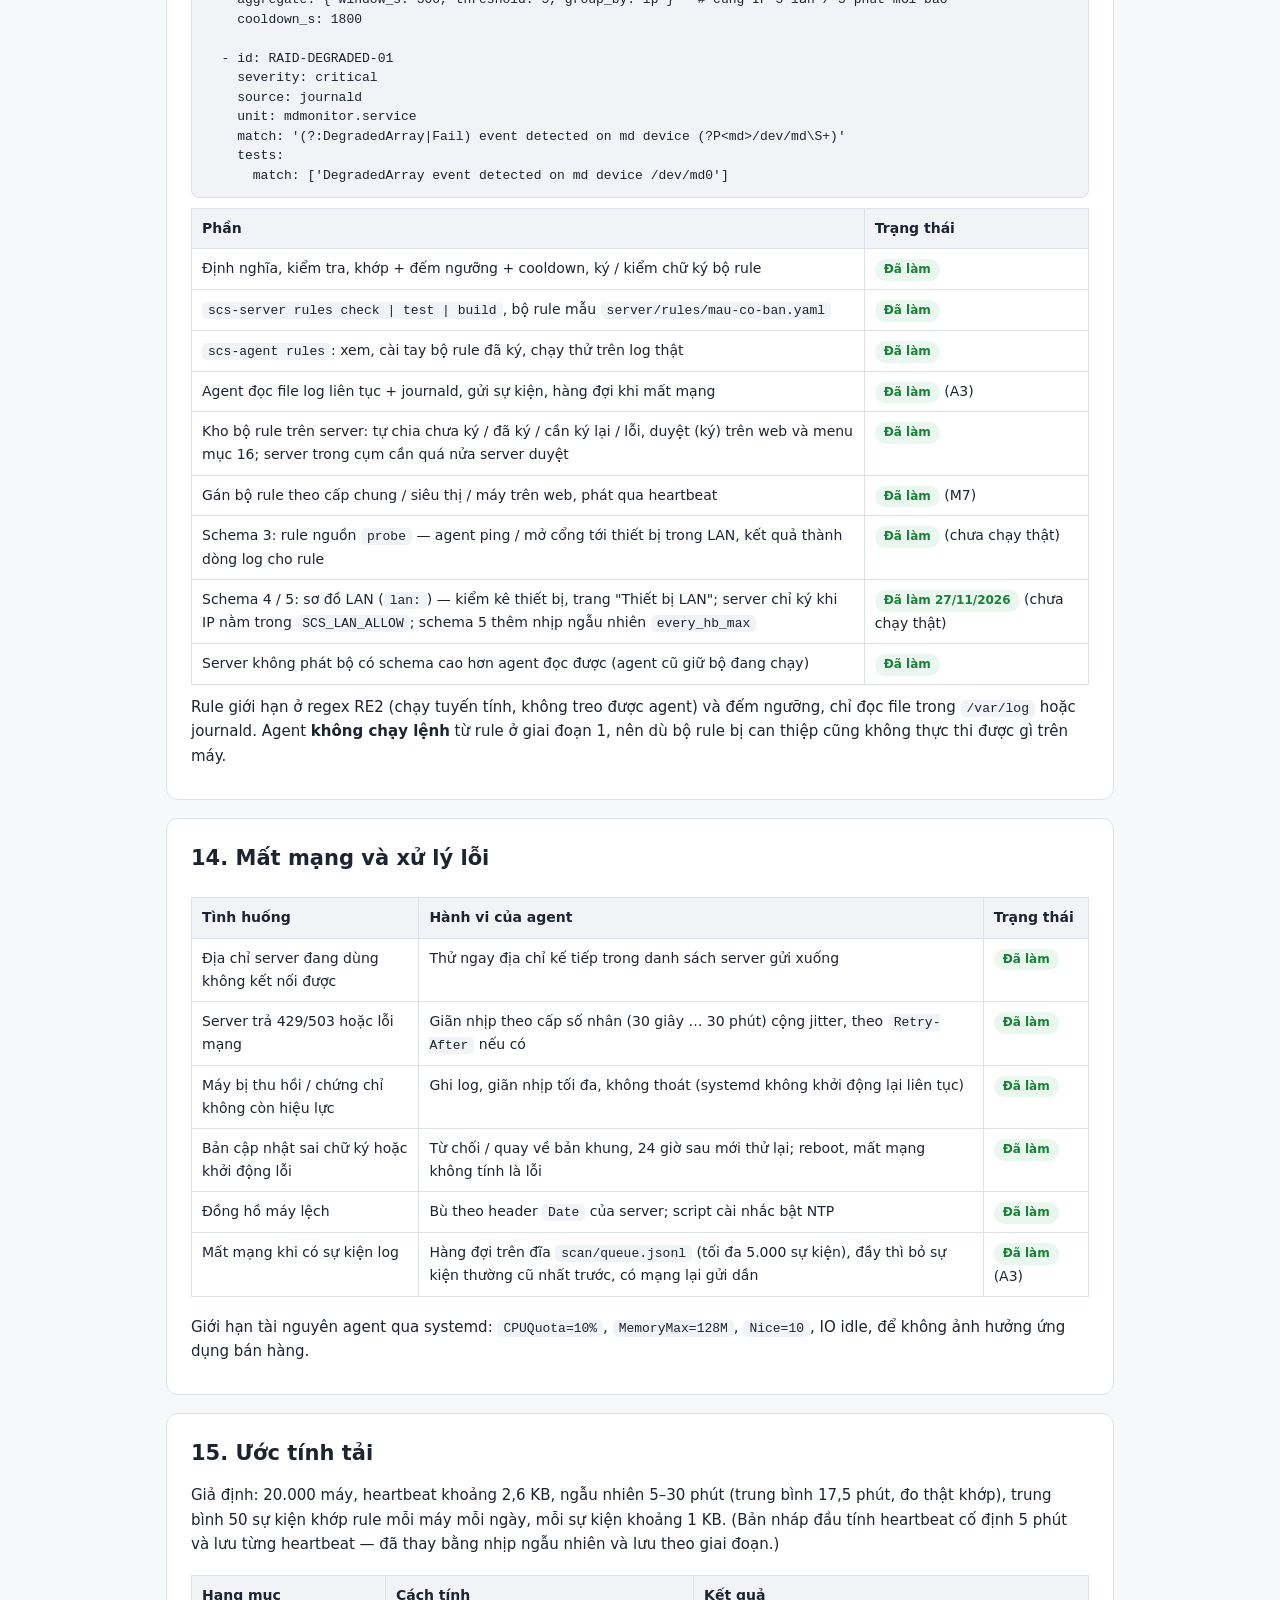
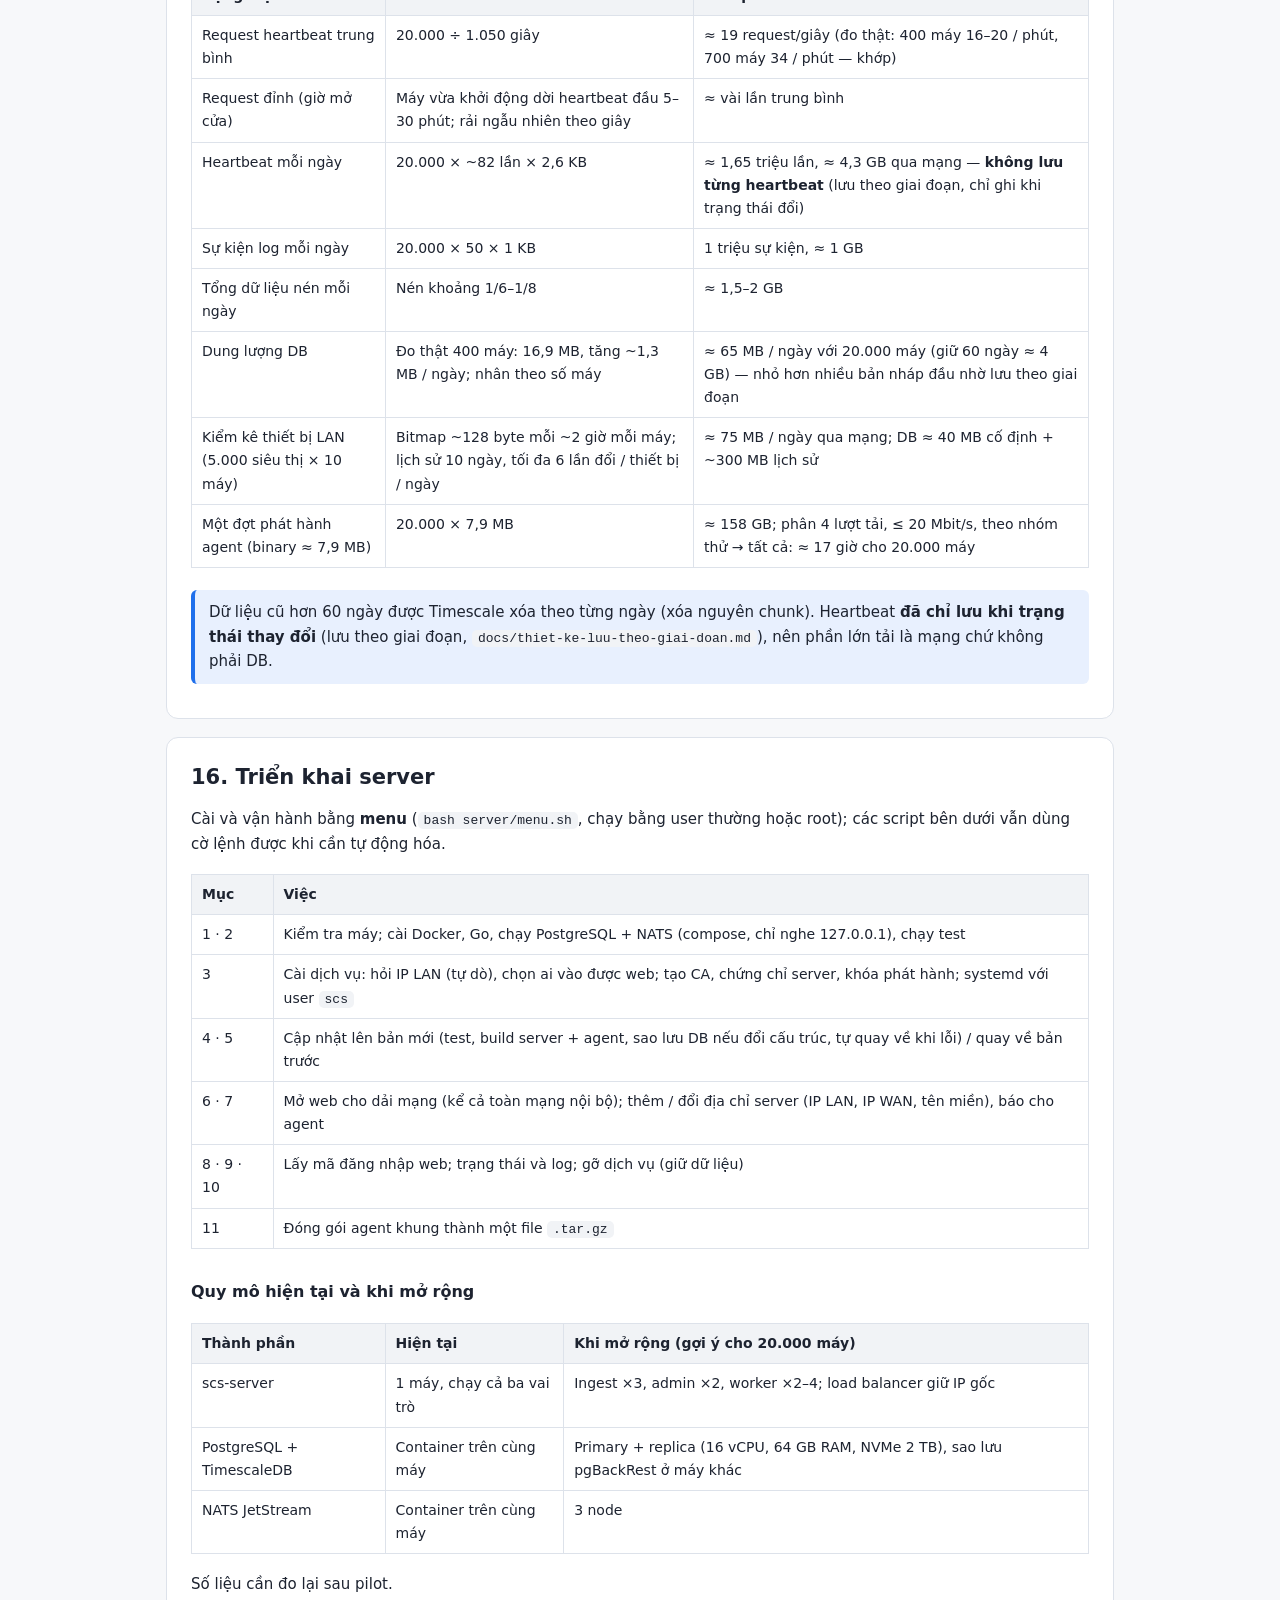
==== commit 2d04140c: "docs: lớp bảo vệ agent mới, điểm yếu còn lại, bảo vệ server, ý tưởng gửi lệnh Co-Authored-By: Claude" ====
--- a/docs/ke-hoach-giai-doan-1.html
+++ b/docs/ke-hoach-giai-doan-1.html
@@ -81,7 +81,7 @@
   <span class="badge">Giai đoạn 1 · Giám sát</span>
   <h1>SCS-System (Spider Control Scanning): giám sát máy Ubuntu tại nhiều điểm bán</h1>
   <p>Thiết kế và hiện trạng của giai đoạn 1: đăng ký và duyệt máy, truyền dữ liệu mã hóa, agent khung tự cập nhật từ server, cấu hình đặt trên web, quét log theo rule, ước tính tải.</p>
-  <p>Các con số tính tải dùng <strong>quy mô tham chiếu 20.000 máy</strong>; thay bằng quy mô thực tế khi triển khai. Cập nhật theo code ngày 31/10/2026 (bản nháp đầu: 27/10/2026); mục 5, 6 cập nhật 18/11/2026; mục 12, 13, 14, 15, 19 cập nhật 27/11/2026.</p>
+  <p>Các con số tính tải dùng <strong>quy mô tham chiếu 20.000 máy</strong>; thay bằng quy mô thực tế khi triển khai. Cập nhật theo code ngày 31/10/2026 (bản nháp đầu: 27/10/2026); mục 5, 6 cập nhật 18/11/2026; mục 12, 13, 14, 15, 19 cập nhật 27/11/2026; mục 11, 18 cập nhật 29/11/2026.</p>
   <p>Nhãn trạng thái: <span class="st st-done">Đã làm</span> <span class="st st-part">Làm một phần</span> <span class="st st-todo">Chưa làm</span></p>
 </header>
 
@@ -398,6 +398,16 @@
     <li>Khóa đăng nhập theo IP / thiết bị: sai mã 5 lần liên tiếp cho một tài khoản → khóa 24 giờ; sai tên / đăng ký sai quá 10 lần trong 24 giờ → khóa 7 ngày; IP siêu thị khóa theo trình duyệt (quá 3 trình duyệt → khóa IP). Mức 1 quản lý tài khoản mức 5–7. <span class="st st-done">Đã làm 19/11/2026</span></li>
     <li>Phiên web gắn với IP + trình duyệt lúc đăng nhập (cookie bị lộ đem sang máy khác thì bị thu hồi); quản trị gốc đặt thời gian sống phiên (1 giờ – 15 ngày) và số phiên cùng lúc (1 – 20) cho từng tài khoản; tên đăng ký chỉ chữ số. <span class="st st-done">Đã làm 18/11/2026</span></li>
     <li>Chứng chỉ máy tự gia hạn khi còn dưới 30 ngày (cần agent bản mới); sao lưu DB định kỳ 15 ngày; cập nhật server tự kiểm SQL trên PostgreSQL thật trước khi cài. <span class="st st-done">Đã làm 18/11/2026</span></li>
+    <li>Agent chỉ tin <code>agent.env</code>, <code>server-ca.pem</code>, <code>release.pub</code> khi file thuộc root, không phải symlink, nhóm / người khác không ghi được (thư mục <code>/etc/scs-agent</code> thuộc user agent nên trước đây user này thay được file của root trong đó để trỏ agent sang server giả). <span class="st st-done">Đã làm 29/11/2026</span>, kiểm thật trên WSL, chưa phát hành.</li>
+    <li>Agent tự xóa <code>.ssh</code> / <code>.rhosts</code> / <code>.shosts</code> trong home của nó (thư mục trạng thái) mỗi 30 giây và gửi sự cố critical <code>SCS-AGENT-SSHKEY-01</code>: mật khẩu khóa và <code>nologin</code> không chặn được đăng nhập SSH bằng khóa để mở đường hầm. <span class="st st-done">Đã làm 29/11/2026</span>, kiểm thật với sshd trên WSL, chưa phát hành.</li>
+    <li>Agent chỉ đọc file log mà nó đọc được bằng quyền thường (không nhờ <code>CAP_DAC_READ_SEARCH</code>): trước đây user làm chủ một thư mục trong <code>/var/log</code> có thể đổi file log thành symlink tới <code>/etc/shadow</code>, dòng khớp rule thành mẫu gửi lên server. <span class="st st-done">Đã làm 29/11/2026</span>, kiểm thật trên WSL, chưa phát hành.</li>
+  </ul>
+  <h3>Điểm yếu còn lại (29/11/2026)</h3>
+  <ul>
+    <li><strong>Khóa phát hành nằm trên server</strong>: chiếm server = ký được bản agent chạy trên mọi máy. Việc nên làm trước nhất: ký ngoài server. <span class="st st-todo">Chưa làm</span></li>
+    <li><strong>promote / SMART chạy uid 0 trong sandbox</strong> (SMART có <code>CAP_SYS_ADMIN</code>): chỉ nguy hiểm khi khóa phát hành bị lộ. Sửa tận gốc: user riêng + quyền ambient. <span class="st st-todo">Bản cập nhật lớn</span></li>
+    <li><strong>Agent vẫn có <code>CAP_DAC_READ_SEARCH</code></strong>: đường đọc log đã chặn, nhưng nếu chính agent bị chiếm thì đọc được mọi file trừ /home. <span class="st st-todo">Bản cập nhật lớn</span></li>
+    <li>Sửa tận gốc cần root trên từng máy (quyền <code>/etc/scs-agent</code>, file unit, sshd <code>DenyUsers</code>, home <code>/nonexistent</code>, bỏ <code>CAP_DAC_READ_SEARCH</code>): gom vào một <strong>bản cập nhật lớn</strong> <code>install.sh --harden</code> cùng giai đoạn 2, chạy hàng loạt qua SSH, agent báo tiến độ kèm heartbeat. <span class="st st-todo">Chưa làm</span></li>
   </ul>
 </section>
 
@@ -553,6 +563,8 @@
     <li><strong>SMART ổ cứng</strong> <span class="st st-done">Đã làm 19/11/2026</span> — tác vụ root riêng <code>scs-agent-smart.timer</code> (chỉ CAP_SYS_RAWIO + CAP_SYS_ADMIN, ổ chỉ đọc, không mạng) đọc NVMe + SATA bằng chính binary agent; agent chỉ đọc file kết quả. Máy đang chạy cài một lần bằng <code>install.sh --smart-only</code>. Card RAID phần cứng / USB / SAS: ghi lý do không đọc được.</li>
     <li><strong>Server kiểm chứng chỉ máy</strong> <span class="st st-done">Đã làm 19/11/2026</span> — cảnh báo còn dưới 14 ngày chưa gia hạn / đã hết hạn, tự đóng khi gia hạn (migration 0018); agent tự xin lại khi bị từ chối; lệnh <code>scs-agent renew</code>.</li>
     <li><strong>Định hướng: agent cho Windows</strong> <span class="st st-todo">Chưa làm</span> — ưu tiên Windows 10/11 IoT Enterprise LTSC và Windows 10/11 64-bit (Server 2016+ nếu có, bỏ Windows 7/8.1). Dùng lại lõi agent; làm mới: đọc Windows Event Log (khớp theo kênh + Event ID + provider), bật Audit Policy, Windows Service, tự cập nhật kiểu Windows, trạng thái máy qua WMI, MSI, ký mã Authenticode, hostname ≤ 15 ký tự (NetBIOS). Bước đầu: kiểm kê máy Windows tại siêu thị.</li>
+    <li><strong>Ý tưởng: đội trưởng trong siêu thị</strong> <span class="st st-todo">Chưa chốt</span> — một agent mỗi siêu thị gửi heartbeat gộp, máy khác gửi qua LAN; server chỉ định đội trưởng (quyền có hạn, thứ tự kế nhiệm) và giờ gửi; sự cố khẩn vẫn gửi thẳng; tệ nhất quay về mỗi máy tự gửi. Cần: chứng chỉ máy có <code>ServerAuth</code>, ufw chỉ mở cùng dải, cách tính mất liên lạc mới. Chưa có định hướng cho lưu theo giai đoạn. Chi tiết, rủi ro, câu hỏi mở: <code>docs/y-tuong-doi-truong-sieu-thi.md</code>.</li>
+    <li><strong>Gửi lệnh xuống máy</strong> <span class="st st-todo">Chưa chốt</span> — lệnh đi kèm phản hồi heartbeat (có lệnh chờ thì server hẹn heartbeat sau 1 phút); agent chỉ ghi file lệnh, tác vụ root riêng (<code>systemd .path</code>, chạy một lần) <strong>tự kiểm chữ ký</strong> và chỉ chạy hành động viết cứng trong binary; lệnh mang mã máy, nonce, hạn ngắn; mức 0 chỉ đọc (gói chẩn đoán) → mức 1 khởi động lại dịch vụ trong danh sách → mức 2 khởi động lại máy (2 người, ngoài giờ bán hàng); không bao giờ có shell tùy ý; giới hạn số máy, chạy theo đợt, nút dừng khẩn, <code>SCS_COMMANDS=off</code> tại máy. Cần cài một lần bằng root; làm sau khi khóa phát hành ra khỏi server.</li>
     <li><strong>Lệnh giai đoạn 2 ký bằng khóa riêng</strong>, tách khỏi khóa TLS, khóa phát hành và khóa ký rule; kèm phân quyền, duyệt 2 người cho lệnh nguy hiểm và audit.</li>
   </ul>
 </section>
